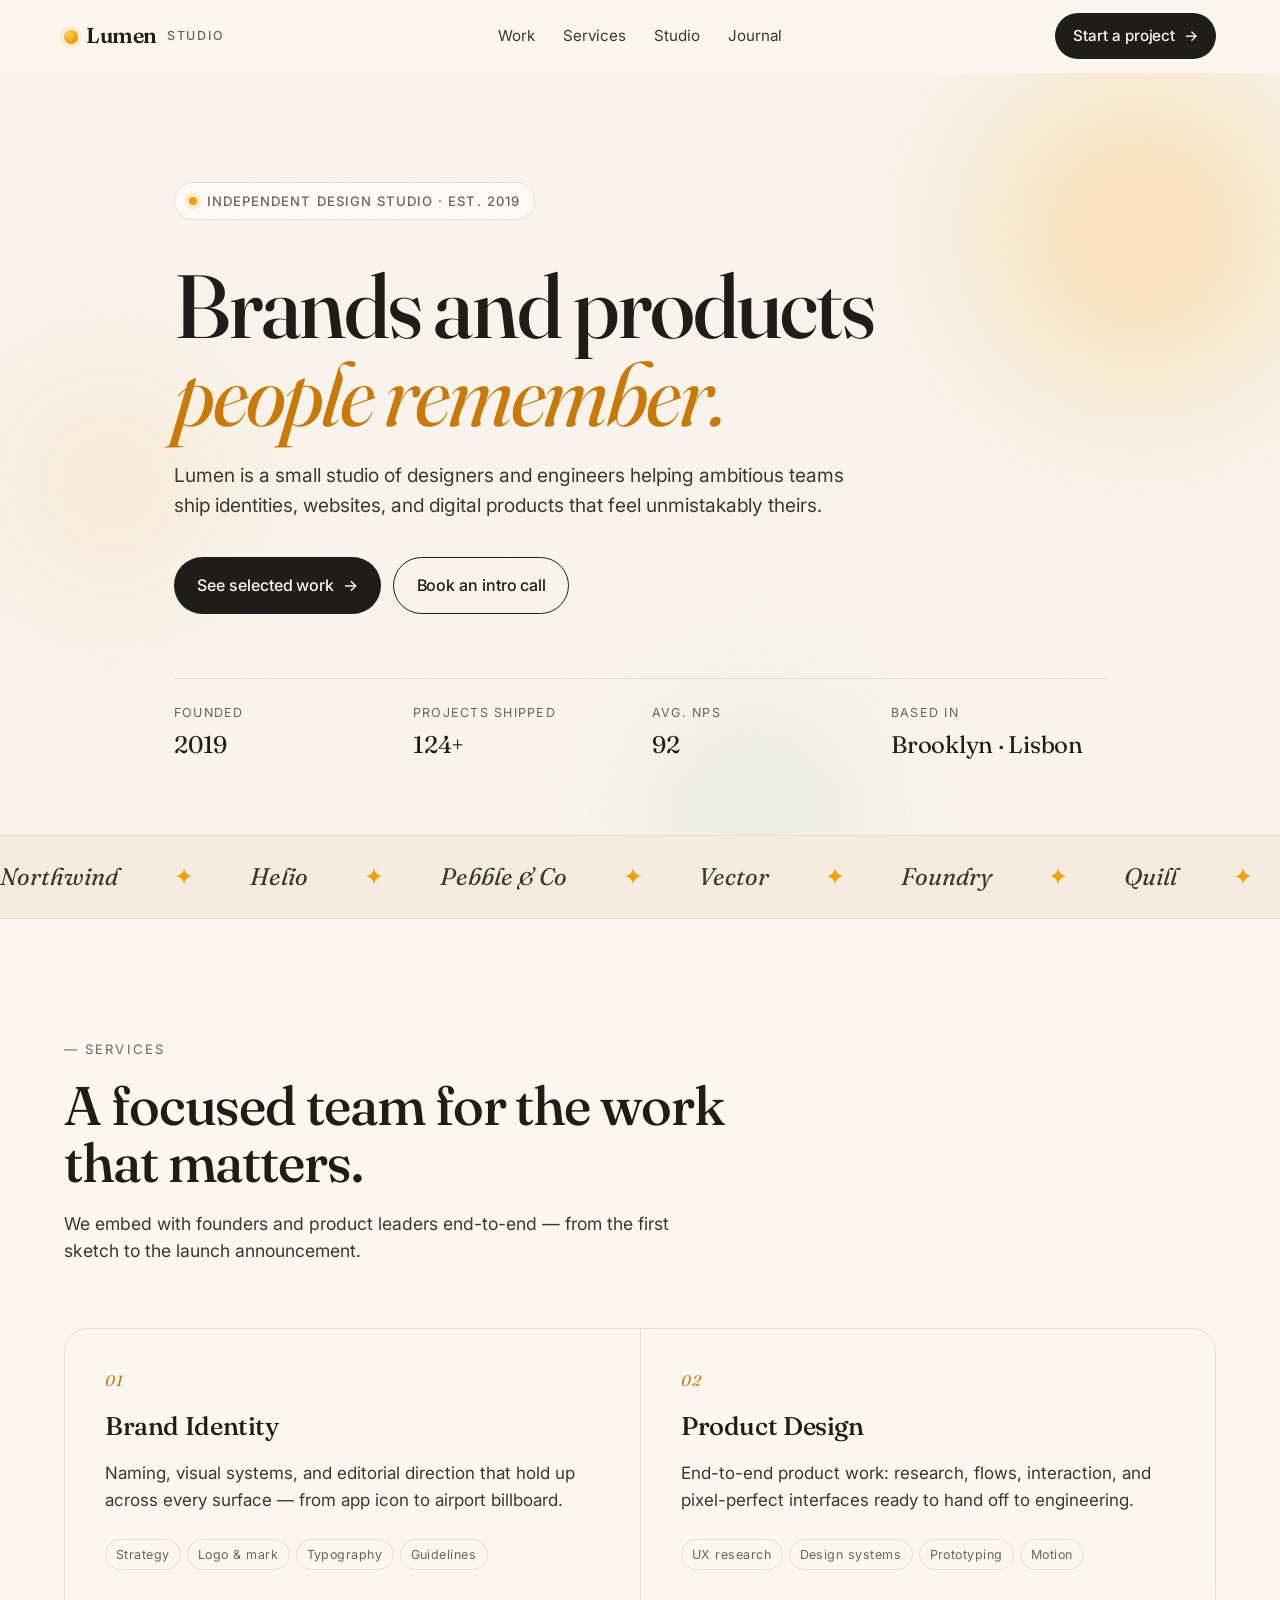
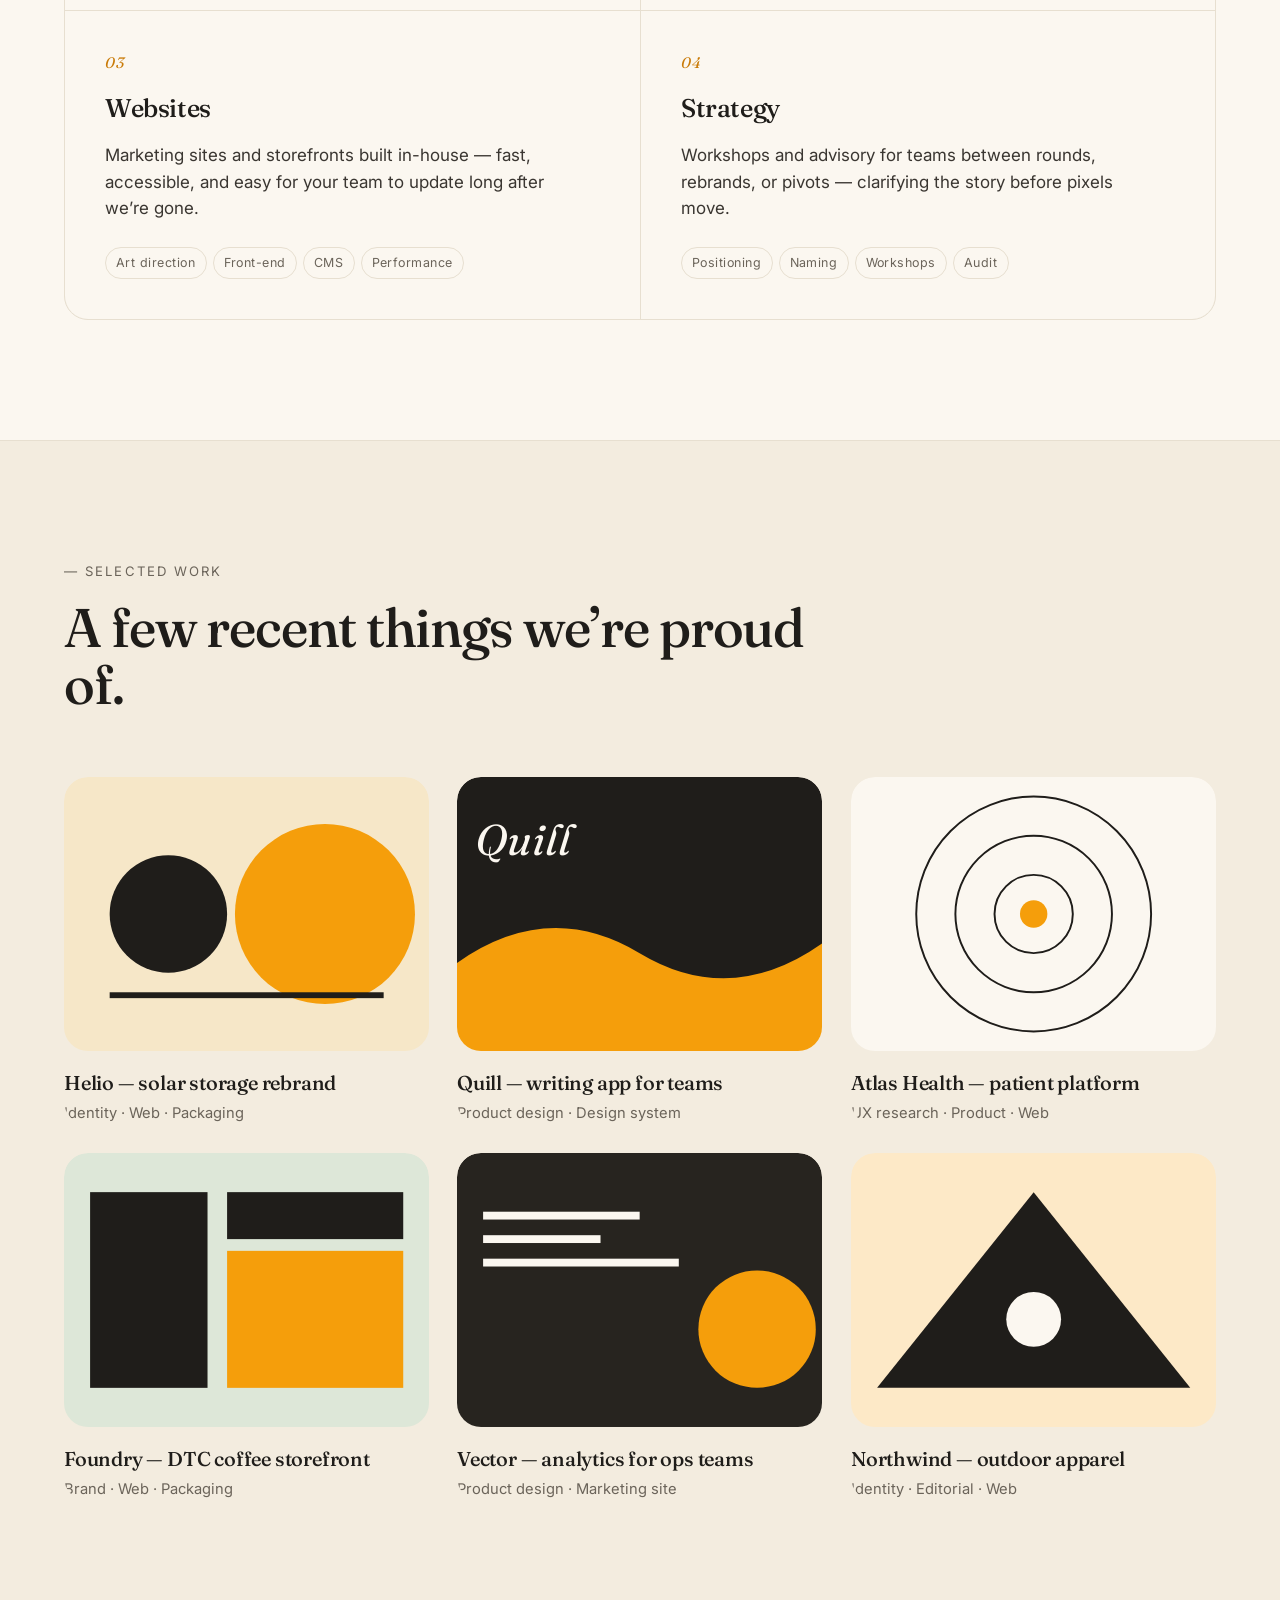
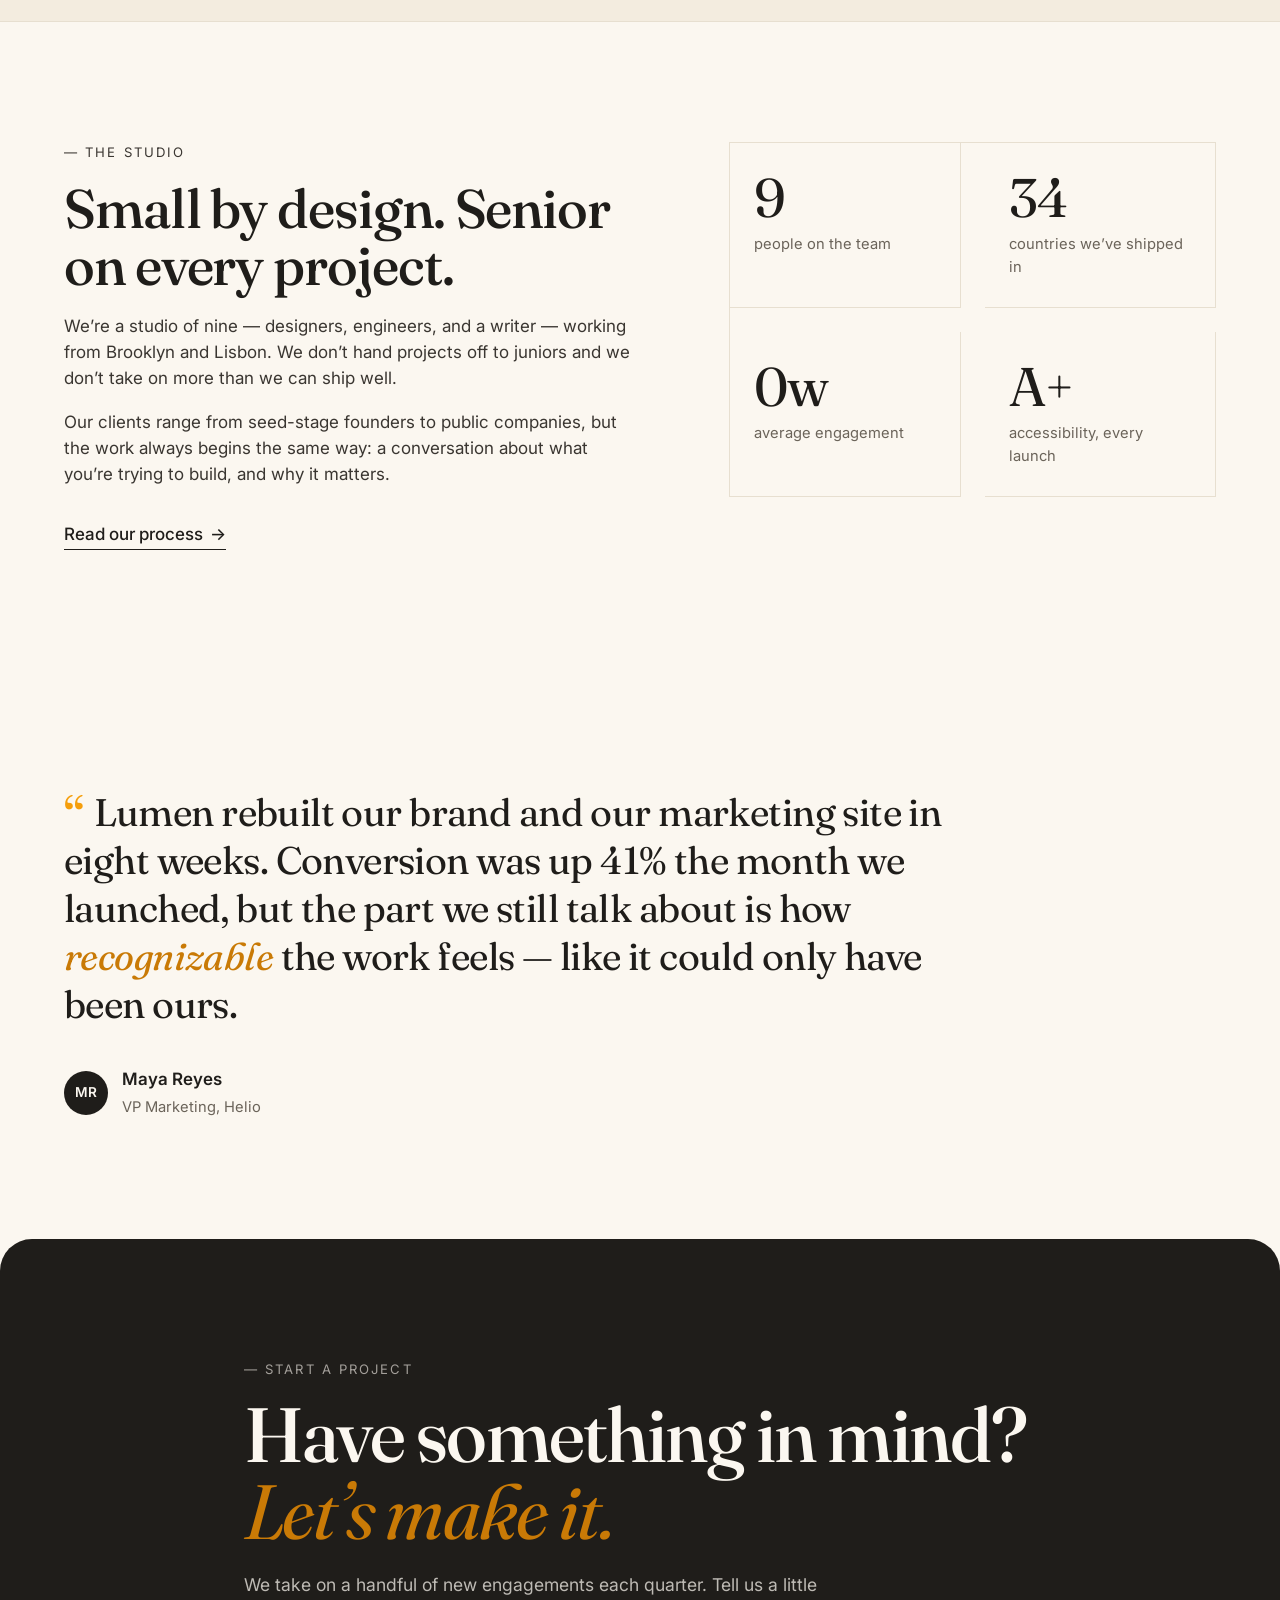
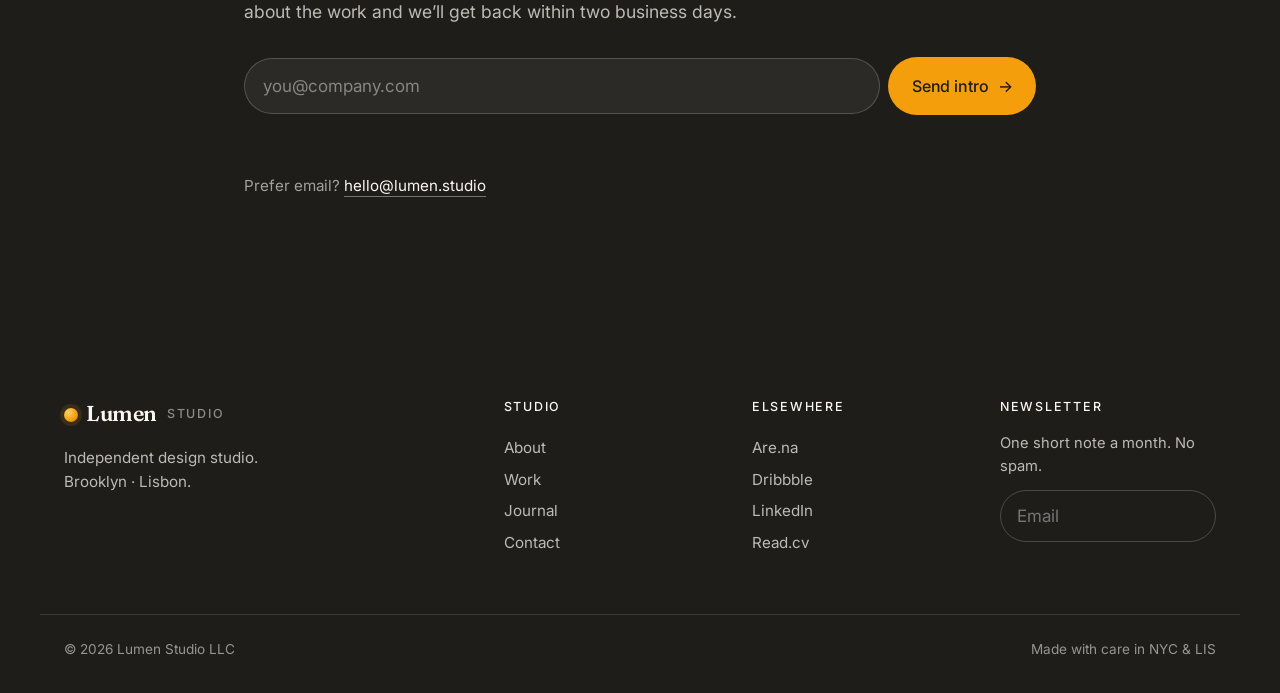
==== index.html @ 49a6a649 "Add Lumen Studio one-page site Single-page business site for a fictional design studio: hero with an" ====
<!doctype html>
<html lang="en">
  <head>
    <meta charset="utf-8" />
    <meta name="viewport" content="width=device-width, initial-scale=1" />
    <title>Lumen Studio — Brands & products people remember</title>
    <meta
      name="description"
      content="Lumen is an independent design studio crafting brand identities, digital products, and websites for ambitious teams."
    />
    <link rel="preconnect" href="https://fonts.googleapis.com" />
    <link rel="preconnect" href="https://fonts.gstatic.com" crossorigin />
    <link
      href="https://fonts.googleapis.com/css2?family=Fraunces:opsz,wght@9..144,400;9..144,500;9..144,600;9..144,700&family=Inter:wght@400;500;600&display=swap"
      rel="stylesheet"
    />
    <link rel="stylesheet" href="styles.css" />
    <link
      rel="icon"
      href="data:image/svg+xml,%3Csvg xmlns='http://www.w3.org/2000/svg' viewBox='0 0 32 32'%3E%3Ccircle cx='16' cy='16' r='12' fill='%23f59e0b'/%3E%3C/svg%3E"
    />
  </head>
  <body>
    <header class="nav" id="nav">
      <div class="container nav-inner">
        <a class="logo" href="#top" aria-label="Lumen Studio home">
          <span class="logo-mark" aria-hidden="true"></span>
          <span class="logo-word">Lumen</span>
          <span class="logo-suffix">Studio</span>
        </a>
        <nav class="nav-links" aria-label="Primary">
          <a href="#work">Work</a>
          <a href="#services">Services</a>
          <a href="#about">Studio</a>
          <a href="#journal">Journal</a>
        </nav>
        <a class="btn btn-primary nav-cta" href="#contact">
          Start a project
          <span class="btn-arrow" aria-hidden="true">→</span>
        </a>
        <button
          class="nav-toggle"
          aria-label="Toggle menu"
          aria-expanded="false"
          aria-controls="mobile-menu"
        >
          <span></span><span></span><span></span>
        </button>
      </div>
      <div class="mobile-menu" id="mobile-menu" hidden>
        <a href="#work">Work</a>
        <a href="#services">Services</a>
        <a href="#about">Studio</a>
        <a href="#journal">Journal</a>
        <a class="btn btn-primary" href="#contact">Start a project</a>
      </div>
    </header>

    <main id="top">
      <!-- HERO -->
      <section class="hero">
        <div class="hero-bg" aria-hidden="true">
          <span class="orb orb-a"></span>
          <span class="orb orb-b"></span>
          <span class="orb orb-c"></span>
          <div class="grain"></div>
        </div>
        <div class="container hero-inner">
          <p class="eyebrow reveal">
            <span class="dot"></span> Independent design studio · est. 2019
          </p>
          <h1 class="hero-title reveal" style="--delay: 60ms">
            Brands and products
            <span class="italic">people&nbsp;remember.</span>
          </h1>
          <p class="hero-sub reveal" style="--delay: 140ms">
            Lumen is a small studio of designers and engineers helping ambitious
            teams ship identities, websites, and digital products that feel
            unmistakably theirs.
          </p>
          <div class="hero-cta reveal" style="--delay: 220ms">
            <a class="btn btn-primary btn-lg" href="#work">
              See selected work
              <span class="btn-arrow" aria-hidden="true">→</span>
            </a>
            <a class="btn btn-ghost btn-lg" href="#contact">
              Book an intro call
            </a>
          </div>
          <dl class="hero-stats reveal" style="--delay: 320ms">
            <div>
              <dt>Founded</dt>
              <dd>2019</dd>
            </div>
            <div>
              <dt>Projects shipped</dt>
              <dd><span data-count="124">0</span>+</dd>
            </div>
            <div>
              <dt>Avg. NPS</dt>
              <dd><span data-count="92">0</span></dd>
            </div>
            <div>
              <dt>Based in</dt>
              <dd>Brooklyn · Lisbon</dd>
            </div>
          </dl>
        </div>
      </section>

      <!-- MARQUEE -->
      <section class="marquee" aria-label="Clients">
        <div class="marquee-track">
          <ul class="marquee-list">
            <li>Northwind</li>
            <li>Helio</li>
            <li>Pebble&nbsp;&amp;&nbsp;Co</li>
            <li>Vector</li>
            <li>Foundry</li>
            <li>Quill</li>
            <li>Atlas Health</li>
            <li>Mosaic</li>
            <li>Field Notes</li>
            <li>Cumulus</li>
          </ul>
          <ul class="marquee-list" aria-hidden="true">
            <li>Northwind</li>
            <li>Helio</li>
            <li>Pebble&nbsp;&amp;&nbsp;Co</li>
            <li>Vector</li>
            <li>Foundry</li>
            <li>Quill</li>
            <li>Atlas Health</li>
            <li>Mosaic</li>
            <li>Field Notes</li>
            <li>Cumulus</li>
          </ul>
        </div>
      </section>

      <!-- SERVICES -->
      <section class="section" id="services">
        <div class="container">
          <header class="section-head reveal">
            <p class="section-label">— Services</p>
            <h2 class="section-title">
              A focused team for the work that&nbsp;matters.
            </h2>
            <p class="section-sub">
              We embed with founders and product leaders end-to-end — from the
              first sketch to the launch announcement.
            </p>
          </header>
          <div class="services-grid">
            <article class="service reveal">
              <div class="service-num">01</div>
              <h3>Brand Identity</h3>
              <p>
                Naming, visual systems, and editorial direction that hold up
                across every surface — from app icon to airport billboard.
              </p>
              <ul class="service-tags">
                <li>Strategy</li>
                <li>Logo &amp; mark</li>
                <li>Typography</li>
                <li>Guidelines</li>
              </ul>
            </article>
            <article class="service reveal" style="--delay: 80ms">
              <div class="service-num">02</div>
              <h3>Product Design</h3>
              <p>
                End-to-end product work: research, flows, interaction, and
                pixel-perfect interfaces ready to hand off to engineering.
              </p>
              <ul class="service-tags">
                <li>UX research</li>
                <li>Design systems</li>
                <li>Prototyping</li>
                <li>Motion</li>
              </ul>
            </article>
            <article class="service reveal" style="--delay: 160ms">
              <div class="service-num">03</div>
              <h3>Websites</h3>
              <p>
                Marketing sites and storefronts built in-house — fast, accessible,
                and easy for your team to update long after we&rsquo;re gone.
              </p>
              <ul class="service-tags">
                <li>Art direction</li>
                <li>Front-end</li>
                <li>CMS</li>
                <li>Performance</li>
              </ul>
            </article>
            <article class="service reveal" style="--delay: 240ms">
              <div class="service-num">04</div>
              <h3>Strategy</h3>
              <p>
                Workshops and advisory for teams between rounds, rebrands, or
                pivots — clarifying the story before pixels move.
              </p>
              <ul class="service-tags">
                <li>Positioning</li>
                <li>Naming</li>
                <li>Workshops</li>
                <li>Audit</li>
              </ul>
            </article>
          </div>
        </div>
      </section>

      <!-- WORK -->
      <section class="section section-tinted" id="work">
        <div class="container">
          <header class="section-head reveal">
            <p class="section-label">— Selected work</p>
            <h2 class="section-title">A few recent things we&rsquo;re proud of.</h2>
          </header>
          <div class="work-grid">
            <a class="work-card reveal" href="#" data-tone="amber">
              <div class="work-visual">
                <svg viewBox="0 0 400 280" preserveAspectRatio="xMidYMid slice" aria-hidden="true">
                  <rect width="400" height="280" fill="#f6e7c8" />
                  <circle cx="280" cy="140" r="92" fill="#f59e0b" />
                  <circle cx="120" cy="140" r="60" fill="#1f1d1a" />
                  <rect x="60" y="220" width="280" height="6" fill="#1f1d1a" />
                </svg>
              </div>
              <div class="work-meta">
                <h3>Helio — solar storage rebrand</h3>
                <p>Identity · Web · Packaging</p>
              </div>
            </a>
            <a class="work-card reveal" href="#" data-tone="ink" style="--delay: 60ms">
              <div class="work-visual">
                <svg viewBox="0 0 400 280" preserveAspectRatio="xMidYMid slice" aria-hidden="true">
                  <rect width="400" height="280" fill="#1f1d1a" />
                  <path d="M0 200 Q100 120 200 180 T400 160 V280 H0Z" fill="#f59e0b" />
                  <text x="32" y="80" fill="#fbf7f0" font-family="Fraunces" font-size="44" font-style="italic">Quill</text>
                </svg>
              </div>
              <div class="work-meta">
                <h3>Quill — writing app for teams</h3>
                <p>Product design · Design system</p>
              </div>
            </a>
            <a class="work-card reveal" href="#" data-tone="cream" style="--delay: 120ms">
              <div class="work-visual">
                <svg viewBox="0 0 400 280" preserveAspectRatio="xMidYMid slice" aria-hidden="true">
                  <rect width="400" height="280" fill="#fbf7f0" />
                  <g stroke="#1f1d1a" stroke-width="2" fill="none">
                    <circle cx="200" cy="140" r="40" />
                    <circle cx="200" cy="140" r="80" />
                    <circle cx="200" cy="140" r="120" />
                  </g>
                  <circle cx="200" cy="140" r="14" fill="#f59e0b" />
                </svg>
              </div>
              <div class="work-meta">
                <h3>Atlas Health — patient platform</h3>
                <p>UX research · Product · Web</p>
              </div>
            </a>
            <a class="work-card reveal" href="#" data-tone="sage" style="--delay: 180ms">
              <div class="work-visual">
                <svg viewBox="0 0 400 280" preserveAspectRatio="xMidYMid slice" aria-hidden="true">
                  <rect width="400" height="280" fill="#dde7d8" />
                  <rect x="40" y="40" width="120" height="200" fill="#1f1d1a" />
                  <rect x="180" y="100" width="180" height="140" fill="#f59e0b" />
                  <rect x="180" y="40" width="180" height="48" fill="#1f1d1a" />
                </svg>
              </div>
              <div class="work-meta">
                <h3>Foundry — DTC coffee storefront</h3>
                <p>Brand · Web · Packaging</p>
              </div>
            </a>
            <a class="work-card reveal" href="#" data-tone="ink" style="--delay: 240ms">
              <div class="work-visual">
                <svg viewBox="0 0 400 280" preserveAspectRatio="xMidYMid slice" aria-hidden="true">
                  <rect width="400" height="280" fill="#27241f" />
                  <g fill="#fbf7f0">
                    <rect x="40" y="60" width="160" height="8" />
                    <rect x="40" y="84" width="120" height="8" />
                    <rect x="40" y="108" width="200" height="8" />
                  </g>
                  <circle cx="320" cy="180" r="60" fill="#f59e0b" />
                </svg>
              </div>
              <div class="work-meta">
                <h3>Vector — analytics for ops teams</h3>
                <p>Product design · Marketing site</p>
              </div>
            </a>
            <a class="work-card reveal" href="#" data-tone="amber" style="--delay: 300ms">
              <div class="work-visual">
                <svg viewBox="0 0 400 280" preserveAspectRatio="xMidYMid slice" aria-hidden="true">
                  <rect width="400" height="280" fill="#fde9c7" />
                  <polygon points="200,40 360,240 40,240" fill="#1f1d1a" />
                  <circle cx="200" cy="170" r="28" fill="#fbf7f0" />
                </svg>
              </div>
              <div class="work-meta">
                <h3>Northwind — outdoor apparel</h3>
                <p>Identity · Editorial · Web</p>
              </div>
            </a>
          </div>
        </div>
      </section>

      <!-- ABOUT -->
      <section class="section" id="about">
        <div class="container about-grid">
          <div class="about-copy reveal">
            <p class="section-label">— The studio</p>
            <h2 class="section-title">
              Small by design. Senior on every&nbsp;project.
            </h2>
            <p>
              We&rsquo;re a studio of nine — designers, engineers, and a writer —
              working from Brooklyn and Lisbon. We don&rsquo;t hand projects off
              to juniors and we don&rsquo;t take on more than we can ship well.
            </p>
            <p>
              Our clients range from seed-stage founders to public companies, but
              the work always begins the same way: a conversation about what
              you&rsquo;re trying to build, and why it matters.
            </p>
            <a class="link-arrow" href="#contact">
              Read our process <span aria-hidden="true">→</span>
            </a>
          </div>
          <ul class="about-stats">
            <li class="reveal">
              <span class="stat-num"><span data-count="9">0</span></span>
              <span class="stat-label">people on the team</span>
            </li>
            <li class="reveal" style="--delay: 80ms">
              <span class="stat-num"><span data-count="34">0</span></span>
              <span class="stat-label">countries we&rsquo;ve shipped in</span>
            </li>
            <li class="reveal" style="--delay: 160ms">
              <span class="stat-num"><span data-count="6">0</span>w</span>
              <span class="stat-label">average engagement</span>
            </li>
            <li class="reveal" style="--delay: 240ms">
              <span class="stat-num">A+</span>
              <span class="stat-label">accessibility, every launch</span>
            </li>
          </ul>
        </div>
      </section>

      <!-- TESTIMONIAL -->
      <section class="section testimonial-section">
        <div class="container">
          <figure class="testimonial reveal">
            <blockquote>
              <p>
                <span class="quote-mark" aria-hidden="true">&ldquo;</span>
                Lumen rebuilt our brand and our marketing site in eight weeks.
                Conversion was up 41% the month we launched, but the part we
                still talk about is how
                <em>recognizable</em> the work feels — like it could only have
                been ours.
              </p>
            </blockquote>
            <figcaption>
              <div class="avatar" aria-hidden="true">MR</div>
              <div>
                <strong>Maya Reyes</strong>
                <span>VP Marketing, Helio</span>
              </div>
            </figcaption>
          </figure>
        </div>
      </section>

      <!-- CONTACT / CTA -->
      <section class="section cta-section" id="contact">
        <div class="container cta-inner reveal">
          <p class="section-label">— Start a project</p>
          <h2 class="cta-title">
            Have something in&nbsp;mind?<br />
            <span class="italic">Let&rsquo;s make it.</span>
          </h2>
          <p class="cta-sub">
            We take on a handful of new engagements each quarter. Tell us a
            little about the work and we&rsquo;ll get back within two business
            days.
          </p>
          <form class="cta-form" novalidate>
            <label class="visually-hidden" for="email">Email</label>
            <input
              id="email"
              name="email"
              type="email"
              placeholder="you@company.com"
              required
              autocomplete="email"
            />
            <button class="btn btn-primary btn-lg" type="submit">
              Send intro
              <span class="btn-arrow" aria-hidden="true">→</span>
            </button>
            <p class="form-msg" role="status" aria-live="polite"></p>
          </form>
          <p class="cta-alt">
            Prefer email? <a href="mailto:hello@lumen.studio">hello@lumen.studio</a>
          </p>
        </div>
      </section>
    </main>

    <footer class="footer">
      <div class="container footer-inner">
        <div class="footer-brand">
          <a class="logo" href="#top" aria-label="Lumen Studio home">
            <span class="logo-mark" aria-hidden="true"></span>
            <span class="logo-word">Lumen</span>
            <span class="logo-suffix">Studio</span>
          </a>
          <p>Independent design studio.<br />Brooklyn · Lisbon.</p>
        </div>
        <div class="footer-cols">
          <div>
            <h4>Studio</h4>
            <a href="#about">About</a>
            <a href="#work">Work</a>
            <a href="#journal">Journal</a>
            <a href="#contact">Contact</a>
          </div>
          <div>
            <h4>Elsewhere</h4>
            <a href="#">Are.na</a>
            <a href="#">Dribbble</a>
            <a href="#">LinkedIn</a>
            <a href="#">Read.cv</a>
          </div>
          <div>
            <h4>Newsletter</h4>
            <p>One short note a month. No spam.</p>
            <form class="footer-form" novalidate>
              <input type="email" placeholder="Email" aria-label="Email" />
              <button type="submit" aria-label="Subscribe">→</button>
            </form>
          </div>
        </div>
      </div>
      <div class="container footer-base">
        <span>© <span id="year">2026</span> Lumen Studio LLC</span>
        <span>Made with care in NYC &amp; LIS</span>
      </div>
    </footer>

    <script src="script.js" defer></script>
  </body>
</html>
---- styles.css ----
/* =========================================================
   Lumen Studio — minimal-modern editorial site
   ========================================================= */

:root {
  --cream: #fbf7f0;
  --cream-2: #f3ecdf;
  --ink: #1f1d1a;
  --ink-2: #3a3631;
  --muted: #6b645a;
  --line: #e7dfd0;
  --amber: #f59e0b;
  --amber-deep: #c97a06;
  --sage: #dde7d8;

  --container: 1200px;
  --radius: 14px;
  --radius-lg: 24px;

  --font-sans: "Inter", ui-sans-serif, system-ui, -apple-system, "Segoe UI",
    Roboto, sans-serif;
  --font-serif: "Fraunces", "Iowan Old Style", "Apple Garamond", Georgia, serif;

  --ease: cubic-bezier(0.2, 0.7, 0.2, 1);
}

* {
  box-sizing: border-box;
}

html {
  scroll-behavior: smooth;
  -webkit-text-size-adjust: 100%;
}

body {
  margin: 0;
  font-family: var(--font-sans);
  font-size: 17px;
  line-height: 1.55;
  color: var(--ink);
  background: var(--cream);
  -webkit-font-smoothing: antialiased;
  text-rendering: optimizeLegibility;
}

img,
svg {
  display: block;
  max-width: 100%;
}

a {
  color: inherit;
  text-decoration: none;
  transition: color 0.2s var(--ease), opacity 0.2s var(--ease);
}

button {
  font: inherit;
  color: inherit;
  cursor: pointer;
  background: none;
  border: 0;
}

.container {
  width: 100%;
  max-width: var(--container);
  margin: 0 auto;
  padding: 0 24px;
}

.visually-hidden {
  position: absolute;
  width: 1px;
  height: 1px;
  margin: -1px;
  padding: 0;
  overflow: hidden;
  clip: rect(0 0 0 0);
  white-space: nowrap;
  border: 0;
}

/* =========================================================
   Buttons & inline links
   ========================================================= */
.btn {
  display: inline-flex;
  align-items: center;
  gap: 0.55em;
  padding: 0.7em 1.15em;
  border-radius: 999px;
  font-weight: 500;
  font-size: 0.95rem;
  letter-spacing: -0.005em;
  border: 1px solid transparent;
  transition: transform 0.25s var(--ease), background 0.25s var(--ease),
    color 0.25s var(--ease), border-color 0.25s var(--ease);
  white-space: nowrap;
}

.btn-lg {
  padding: 0.95em 1.4em;
  font-size: 1rem;
}

.btn-primary {
  background: var(--ink);
  color: var(--cream);
}
.btn-primary:hover {
  background: #000;
  transform: translateY(-1px);
}

.btn-ghost {
  background: transparent;
  color: var(--ink);
  border-color: var(--ink);
}
.btn-ghost:hover {
  background: var(--ink);
  color: var(--cream);
}

.btn-arrow {
  display: inline-block;
  transition: transform 0.25s var(--ease);
}
.btn:hover .btn-arrow {
  transform: translateX(3px);
}

.link-arrow {
  display: inline-flex;
  align-items: center;
  gap: 0.4em;
  font-weight: 500;
  border-bottom: 1px solid currentColor;
  padding-bottom: 2px;
  transition: gap 0.2s var(--ease);
}
.link-arrow:hover {
  gap: 0.7em;
}

/* =========================================================
   Navigation
   ========================================================= */
.nav {
  position: sticky;
  top: 0;
  z-index: 50;
  background: rgba(251, 247, 240, 0.78);
  backdrop-filter: saturate(140%) blur(10px);
  -webkit-backdrop-filter: saturate(140%) blur(10px);
  border-bottom: 1px solid transparent;
  transition: border-color 0.3s var(--ease), background 0.3s var(--ease);
}
.nav.is-scrolled {
  border-bottom-color: var(--line);
}

.nav-inner {
  display: flex;
  align-items: center;
  justify-content: space-between;
  height: 72px;
  gap: 24px;
}

.logo {
  display: inline-flex;
  align-items: baseline;
  gap: 8px;
  font-family: var(--font-serif);
  font-size: 1.35rem;
  font-weight: 600;
  letter-spacing: -0.02em;
}
.logo-mark {
  width: 14px;
  height: 14px;
  border-radius: 50%;
  background: radial-gradient(circle at 30% 30%, #ffd166, var(--amber) 60%, var(--amber-deep));
  box-shadow: 0 0 0 4px rgba(245, 158, 11, 0.12);
  align-self: center;
  transform: translateY(1px);
}
.logo-suffix {
  font-family: var(--font-sans);
  font-weight: 500;
  font-size: 0.78rem;
  letter-spacing: 0.14em;
  text-transform: uppercase;
  color: var(--muted);
  align-self: center;
  padding-left: 2px;
}

.nav-links {
  display: flex;
  gap: 28px;
  font-size: 0.95rem;
  color: var(--ink-2);
}
.nav-links a {
  position: relative;
  padding: 6px 0;
}
.nav-links a::after {
  content: "";
  position: absolute;
  left: 0;
  bottom: 0;
  width: 0;
  height: 1px;
  background: currentColor;
  transition: width 0.25s var(--ease);
}
.nav-links a:hover::after {
  width: 100%;
}

.nav-cta {
  /* visible on desktop */
}

.nav-toggle {
  display: none;
  width: 44px;
  height: 44px;
  flex-direction: column;
  justify-content: center;
  align-items: center;
  gap: 5px;
  border-radius: 10px;
}
.nav-toggle span {
  display: block;
  width: 22px;
  height: 1.5px;
  background: var(--ink);
  transition: transform 0.25s var(--ease), opacity 0.2s var(--ease);
}
.nav-toggle[aria-expanded="true"] span:nth-child(1) {
  transform: translateY(6.5px) rotate(45deg);
}
.nav-toggle[aria-expanded="true"] span:nth-child(2) {
  opacity: 0;
}
.nav-toggle[aria-expanded="true"] span:nth-child(3) {
  transform: translateY(-6.5px) rotate(-45deg);
}

.mobile-menu {
  display: none;
  flex-direction: column;
  gap: 4px;
  padding: 12px 24px 24px;
  border-top: 1px solid var(--line);
  background: var(--cream);
}
.mobile-menu a {
  padding: 14px 4px;
  border-bottom: 1px solid var(--line);
  font-size: 1.1rem;
}
.mobile-menu .btn {
  margin-top: 12px;
  align-self: flex-start;
}
.mobile-menu.is-open {
  display: flex;
}

/* =========================================================
   Hero
   ========================================================= */
.hero {
  position: relative;
  overflow: hidden;
  padding: 96px 0 72px;
}

.hero-inner {
  position: relative;
  z-index: 1;
  max-width: 980px;
}

.eyebrow {
  display: inline-flex;
  align-items: center;
  gap: 10px;
  font-size: 0.82rem;
  font-weight: 500;
  letter-spacing: 0.08em;
  text-transform: uppercase;
  color: var(--muted);
  padding: 8px 14px;
  border: 1px solid var(--line);
  border-radius: 999px;
  background: rgba(255, 255, 255, 0.5);
}
.eyebrow .dot {
  width: 8px;
  height: 8px;
  border-radius: 50%;
  background: var(--amber);
  box-shadow: 0 0 0 4px rgba(245, 158, 11, 0.18);
  animation: pulse 2.4s var(--ease) infinite;
}
@keyframes pulse {
  0%, 100% { box-shadow: 0 0 0 4px rgba(245, 158, 11, 0.18); }
  50%      { box-shadow: 0 0 0 8px rgba(245, 158, 11, 0.0); }
}

.hero-title {
  font-family: var(--font-serif);
  font-weight: 500;
  font-size: clamp(2.6rem, 7vw, 6rem);
  line-height: 0.98;
  letter-spacing: -0.025em;
  margin: 28px 0 24px;
  max-width: 16ch;
}
.italic {
  font-style: italic;
  font-weight: 400;
  color: var(--amber-deep);
}

.hero-sub {
  max-width: 56ch;
  font-size: clamp(1.05rem, 1.6vw, 1.2rem);
  color: var(--ink-2);
  margin: 0 0 36px;
}

.hero-cta {
  display: flex;
  flex-wrap: wrap;
  gap: 12px;
  margin-bottom: 64px;
}

.hero-stats {
  display: grid;
  grid-template-columns: repeat(4, minmax(0, 1fr));
  gap: 8px 24px;
  margin: 0;
  padding: 24px 0 0;
  border-top: 1px solid var(--line);
}
.hero-stats div {
  display: flex;
  flex-direction: column;
  gap: 4px;
}
.hero-stats dt {
  font-size: 0.78rem;
  color: var(--muted);
  text-transform: uppercase;
  letter-spacing: 0.1em;
}
.hero-stats dd {
  margin: 0;
  font-family: var(--font-serif);
  font-size: 1.5rem;
  letter-spacing: -0.01em;
}

/* Hero background orbs */
.hero-bg {
  position: absolute;
  inset: 0;
  pointer-events: none;
  overflow: hidden;
}
.orb {
  position: absolute;
  border-radius: 50%;
  filter: blur(60px);
  opacity: 0.7;
  will-change: transform;
}
.orb-a {
  width: 520px;
  height: 520px;
  right: -120px;
  top: -100px;
  background: radial-gradient(circle, #ffd28a, transparent 65%);
  animation: drift 18s ease-in-out infinite;
}
.orb-b {
  width: 380px;
  height: 380px;
  left: -80px;
  top: 220px;
  background: radial-gradient(circle, #ffe7c2, transparent 65%);
  animation: drift 22s ease-in-out infinite reverse;
}
.orb-c {
  width: 280px;
  height: 280px;
  right: 30%;
  bottom: -120px;
  background: radial-gradient(circle, #d8e6d2, transparent 65%);
  animation: drift 26s ease-in-out infinite;
}
@keyframes drift {
  0%,100% { transform: translate3d(0,0,0); }
  50%     { transform: translate3d(40px, -30px, 0); }
}

.grain {
  position: absolute;
  inset: 0;
  background-image: url("data:image/svg+xml,%3Csvg xmlns='http://www.w3.org/2000/svg' width='160' height='160'%3E%3Cfilter id='n'%3E%3CfeTurbulence type='fractalNoise' baseFrequency='0.9' numOctaves='2'/%3E%3CfeColorMatrix values='0 0 0 0 0  0 0 0 0 0  0 0 0 0 0  0 0 0 0.04 0'/%3E%3C/filter%3E%3Crect width='100%25' height='100%25' filter='url(%23n)'/%3E%3C/svg%3E");
  mix-blend-mode: multiply;
  opacity: 0.6;
}

/* =========================================================
   Marquee
   ========================================================= */
.marquee {
  border-block: 1px solid var(--line);
  padding: 22px 0;
  background: var(--cream-2);
  overflow: hidden;
}
.marquee-track {
  display: flex;
  gap: 56px;
  width: max-content;
  animation: marquee 40s linear infinite;
}
.marquee-list {
  display: flex;
  gap: 56px;
  margin: 0;
  padding: 0;
  list-style: none;
  font-family: var(--font-serif);
  font-size: 1.5rem;
  font-style: italic;
  color: var(--ink-2);
}
.marquee-list li::before {
  content: "✦";
  margin-right: 56px;
  color: var(--amber);
  font-style: normal;
}
.marquee-list li:first-child::before {
  display: none;
}
@keyframes marquee {
  from { transform: translateX(0); }
  to   { transform: translateX(-50%); }
}

/* =========================================================
   Sections (shared)
   ========================================================= */
.section {
  padding: 120px 0;
}
.section-tinted {
  background: var(--cream-2);
  border-block: 1px solid var(--line);
}

.section-head {
  max-width: 760px;
  margin-bottom: 64px;
}
.section-label {
  font-size: 0.82rem;
  letter-spacing: 0.16em;
  text-transform: uppercase;
  color: var(--muted);
  margin: 0 0 18px;
}
.section-title {
  font-family: var(--font-serif);
  font-weight: 500;
  font-size: clamp(2rem, 4.4vw, 3.4rem);
  line-height: 1.05;
  letter-spacing: -0.02em;
  margin: 0 0 18px;
}
.section-sub {
  font-size: 1.1rem;
  color: var(--ink-2);
  max-width: 60ch;
  margin: 0;
}

/* =========================================================
   Services
   ========================================================= */
.services-grid {
  display: grid;
  grid-template-columns: repeat(2, minmax(0, 1fr));
  gap: 1px;
  background: var(--line);
  border: 1px solid var(--line);
  border-radius: var(--radius-lg);
  overflow: hidden;
}
.service {
  background: var(--cream);
  padding: 40px;
  display: flex;
  flex-direction: column;
  gap: 14px;
  transition: background 0.3s var(--ease);
}
.service:hover {
  background: #fff;
}
.service-num {
  font-family: var(--font-serif);
  font-style: italic;
  color: var(--amber-deep);
  font-size: 0.95rem;
  letter-spacing: 0.04em;
}
.service h3 {
  font-family: var(--font-serif);
  font-weight: 500;
  font-size: 1.6rem;
  letter-spacing: -0.015em;
  margin: 0;
}
.service p {
  color: var(--ink-2);
  margin: 0;
  max-width: 44ch;
}
.service-tags {
  list-style: none;
  margin: 12px 0 0;
  padding: 0;
  display: flex;
  flex-wrap: wrap;
  gap: 6px;
}
.service-tags li {
  font-size: 0.78rem;
  letter-spacing: 0.04em;
  color: var(--muted);
  padding: 5px 10px;
  border: 1px solid var(--line);
  border-radius: 999px;
  background: var(--cream);
}

/* =========================================================
   Work grid
   ========================================================= */
.work-grid {
  display: grid;
  grid-template-columns: repeat(3, minmax(0, 1fr));
  gap: 28px;
}
.work-card {
  display: flex;
  flex-direction: column;
  gap: 16px;
  border-radius: var(--radius-lg);
  overflow: hidden;
  transition: transform 0.4s var(--ease);
}
.work-card:hover {
  transform: translateY(-4px);
}
.work-visual {
  aspect-ratio: 4 / 3;
  border-radius: var(--radius-lg);
  overflow: hidden;
  position: relative;
  isolation: isolate;
}
.work-visual::after {
  content: "";
  position: absolute;
  inset: 0;
  background: linear-gradient(transparent 65%, rgba(31, 29, 26, 0.06));
  opacity: 0;
  transition: opacity 0.3s var(--ease);
}
.work-card:hover .work-visual::after {
  opacity: 1;
}
.work-visual svg {
  width: 100%;
  height: 100%;
  transition: transform 0.6s var(--ease);
}
.work-card:hover .work-visual svg {
  transform: scale(1.04);
}
.work-meta h3 {
  font-family: var(--font-serif);
  font-weight: 500;
  font-size: 1.25rem;
  margin: 0 0 4px;
  letter-spacing: -0.01em;
}
.work-meta p {
  margin: 0;
  font-size: 0.92rem;
  color: var(--muted);
}

/* =========================================================
   About
   ========================================================= */
.about-grid {
  display: grid;
  grid-template-columns: 1.2fr 1fr;
  gap: 80px;
  align-items: start;
}
.about-copy p {
  color: var(--ink-2);
  max-width: 52ch;
}
.about-copy .link-arrow {
  margin-top: 16px;
}
.about-stats {
  list-style: none;
  margin: 0;
  padding: 0;
  display: grid;
  grid-template-columns: repeat(2, minmax(0, 1fr));
  gap: 24px;
  border-top: 1px solid var(--line);
  border-left: 1px solid var(--line);
}
.about-stats li {
  padding: 28px 24px;
  border-right: 1px solid var(--line);
  border-bottom: 1px solid var(--line);
  display: flex;
  flex-direction: column;
  gap: 8px;
  background: var(--cream);
}
.stat-num {
  font-family: var(--font-serif);
  font-size: clamp(2.4rem, 4.5vw, 3.4rem);
  line-height: 1;
  letter-spacing: -0.02em;
  color: var(--ink);
}
.stat-label {
  font-size: 0.92rem;
  color: var(--muted);
}

/* =========================================================
   Testimonial
   ========================================================= */
.testimonial-section {
  padding: 80px 0;
}
.testimonial {
  margin: 0;
  max-width: 880px;
}
.testimonial blockquote {
  margin: 0 0 32px;
  font-family: var(--font-serif);
  font-size: clamp(1.5rem, 3vw, 2.4rem);
  line-height: 1.25;
  letter-spacing: -0.015em;
  color: var(--ink);
}
.testimonial blockquote em {
  color: var(--amber-deep);
}
.quote-mark {
  font-family: var(--font-serif);
  font-size: 1.4em;
  color: var(--amber);
  margin-right: 0.05em;
  line-height: 0;
  vertical-align: -0.18em;
}
.testimonial figcaption {
  display: flex;
  align-items: center;
  gap: 14px;
}
.testimonial figcaption strong {
  display: block;
  font-weight: 600;
}
.testimonial figcaption span {
  color: var(--muted);
  font-size: 0.92rem;
}
.avatar {
  width: 44px;
  height: 44px;
  border-radius: 50%;
  background: var(--ink);
  color: var(--cream);
  display: grid;
  place-items: center;
  font-size: 0.85rem;
  font-weight: 600;
  letter-spacing: 0.02em;
}

/* =========================================================
   CTA section
   ========================================================= */
.cta-section {
  background: var(--ink);
  color: var(--cream);
  border-radius: 32px 32px 0 0;
  margin-top: 40px;
}
.cta-section .section-label {
  color: rgba(251, 247, 240, 0.6);
}
.cta-inner {
  max-width: 840px;
  text-align: left;
}
.cta-title {
  font-family: var(--font-serif);
  font-weight: 500;
  font-size: clamp(2.4rem, 6vw, 4.8rem);
  line-height: 1;
  letter-spacing: -0.025em;
  margin: 0 0 20px;
}
.cta-sub {
  color: rgba(251, 247, 240, 0.72);
  font-size: 1.1rem;
  max-width: 56ch;
  margin: 0 0 32px;
}
.cta-form {
  display: flex;
  gap: 8px;
  flex-wrap: wrap;
  align-items: center;
}
.cta-form input {
  flex: 1 1 280px;
  font: inherit;
  padding: 14px 18px;
  border-radius: 999px;
  border: 1px solid rgba(251, 247, 240, 0.2);
  background: rgba(251, 247, 240, 0.06);
  color: var(--cream);
}
.cta-form input::placeholder {
  color: rgba(251, 247, 240, 0.45);
}
.cta-form input:focus {
  outline: none;
  border-color: var(--amber);
  background: rgba(251, 247, 240, 0.1);
}
.cta-form .btn-primary {
  background: var(--amber);
  color: var(--ink);
}
.cta-form .btn-primary:hover {
  background: #ffb12d;
}
.form-msg {
  width: 100%;
  margin: 6px 0 0;
  font-size: 0.9rem;
  color: var(--amber);
  min-height: 1.2em;
}
.cta-alt {
  margin-top: 28px;
  color: rgba(251, 247, 240, 0.6);
  font-size: 0.95rem;
}
.cta-alt a {
  color: var(--cream);
  border-bottom: 1px solid rgba(251, 247, 240, 0.4);
  padding-bottom: 1px;
}
.cta-alt a:hover {
  border-color: var(--amber);
  color: var(--amber);
}

/* =========================================================
   Footer
   ========================================================= */
.footer {
  background: var(--ink);
  color: rgba(251, 247, 240, 0.72);
  padding: 64px 0 32px;
}
.footer .logo {
  color: var(--cream);
}
.footer .logo-suffix {
  color: rgba(251, 247, 240, 0.5);
}
.footer-inner {
  display: grid;
  grid-template-columns: 1.1fr 2fr;
  gap: 48px;
  padding-bottom: 56px;
  border-bottom: 1px solid rgba(251, 247, 240, 0.12);
}
.footer-brand p {
  margin: 16px 0 0;
  font-size: 0.95rem;
}
.footer-cols {
  display: grid;
  grid-template-columns: repeat(3, minmax(0, 1fr));
  gap: 32px;
}
.footer-cols h4 {
  font-family: var(--font-sans);
  font-size: 0.78rem;
  font-weight: 500;
  letter-spacing: 0.14em;
  text-transform: uppercase;
  color: var(--cream);
  margin: 0 0 16px;
}
.footer-cols a {
  display: block;
  padding: 4px 0;
  font-size: 0.95rem;
}
.footer-cols a:hover {
  color: var(--amber);
}
.footer-cols p {
  margin: 0 0 12px;
  font-size: 0.92rem;
}
.footer-form {
  display: flex;
  gap: 6px;
  border: 1px solid rgba(251, 247, 240, 0.2);
  border-radius: 999px;
  padding: 4px;
  max-width: 260px;
}
.footer-form input {
  flex: 1;
  font: inherit;
  padding: 8px 12px;
  border: 0;
  background: transparent;
  color: var(--cream);
}
.footer-form input:focus {
  outline: none;
}
.footer-form button {
  width: 36px;
  height: 36px;
  border-radius: 50%;
  background: var(--amber);
  color: var(--ink);
  display: grid;
  place-items: center;
  transition: transform 0.2s var(--ease);
}
.footer-form button:hover {
  transform: translateX(2px);
}
.footer-base {
  display: flex;
  justify-content: space-between;
  font-size: 0.85rem;
  padding-top: 24px;
  color: rgba(251, 247, 240, 0.55);
}

/* =========================================================
   Reveal animations
   ========================================================= */
.reveal {
  opacity: 0;
  transform: translateY(18px);
  transition:
    opacity 0.7s var(--ease) var(--delay, 0ms),
    transform 0.7s var(--ease) var(--delay, 0ms);
  will-change: opacity, transform;
}
.reveal.is-visible {
  opacity: 1;
  transform: none;
}

/* =========================================================
   Responsive
   ========================================================= */
@media (max-width: 960px) {
  .nav-links,
  .nav-cta {
    display: none;
  }
  .nav-toggle {
    display: flex;
  }
  .hero {
    padding: 64px 0 48px;
  }
  .hero-stats {
    grid-template-columns: repeat(2, minmax(0, 1fr));
    gap: 20px;
  }
  .section {
    padding: 88px 0;
  }
  .services-grid,
  .work-grid {
    grid-template-columns: minmax(0, 1fr);
  }
  .work-grid {
    gap: 20px;
  }
  .about-grid {
    grid-template-columns: minmax(0, 1fr);
    gap: 48px;
  }
  .footer-inner {
    grid-template-columns: minmax(0, 1fr);
    gap: 32px;
  }
  .footer-cols {
    grid-template-columns: repeat(2, minmax(0, 1fr));
  }
}

@media (max-width: 540px) {
  body { font-size: 16px; }
  .container { padding: 0 20px; }
  .nav-inner { height: 64px; }
  .hero-stats { grid-template-columns: minmax(0, 1fr); }
  .footer-cols { grid-template-columns: minmax(0, 1fr); }
  .footer-base { flex-direction: column; gap: 6px; }
  .marquee-list { font-size: 1.25rem; gap: 36px; }
  .marquee-list li::before { margin-right: 36px; }
  .marquee-track { gap: 36px; }
}

@media (prefers-reduced-motion: reduce) {
  *, *::before, *::after {
    animation-duration: 0.01ms !important;
    animation-iteration-count: 1 !important;
    transition-duration: 0.01ms !important;
    scroll-behavior: auto !important;
  }
  .reveal { opacity: 1; transform: none; }
}
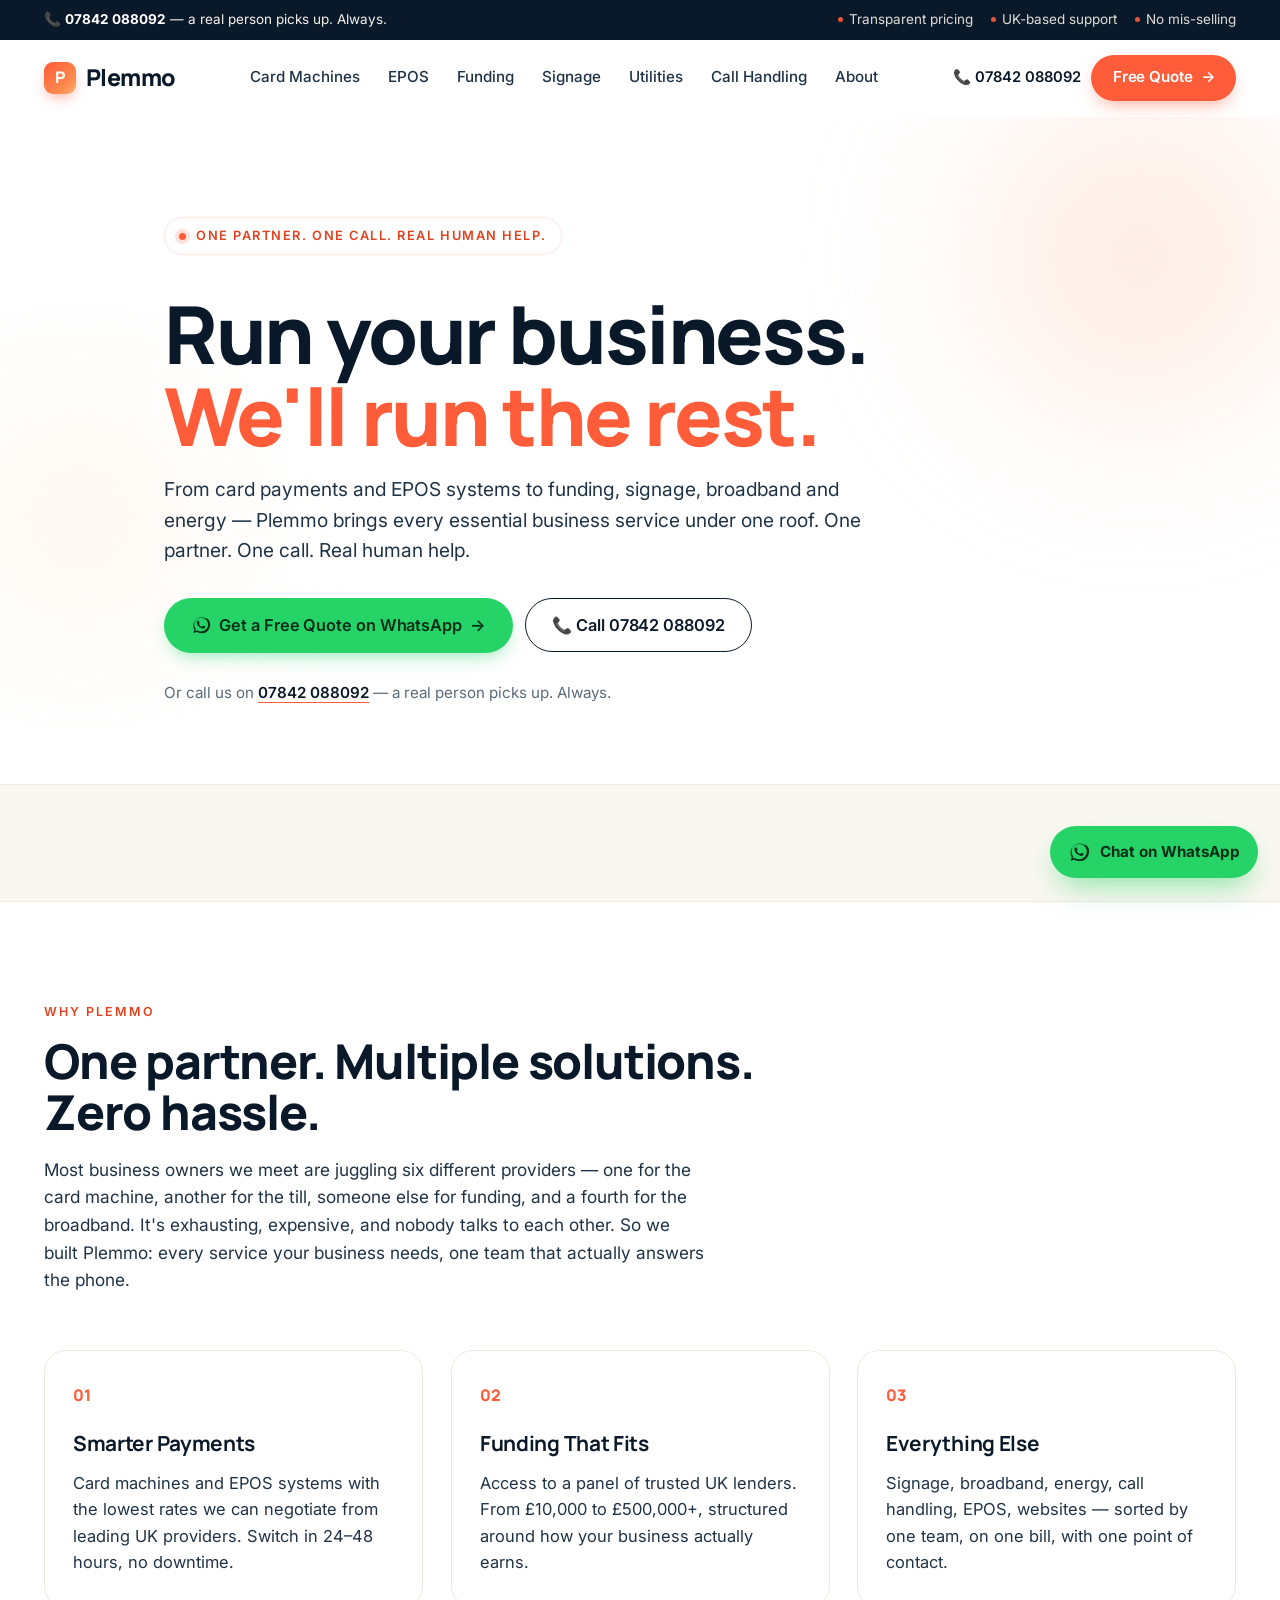
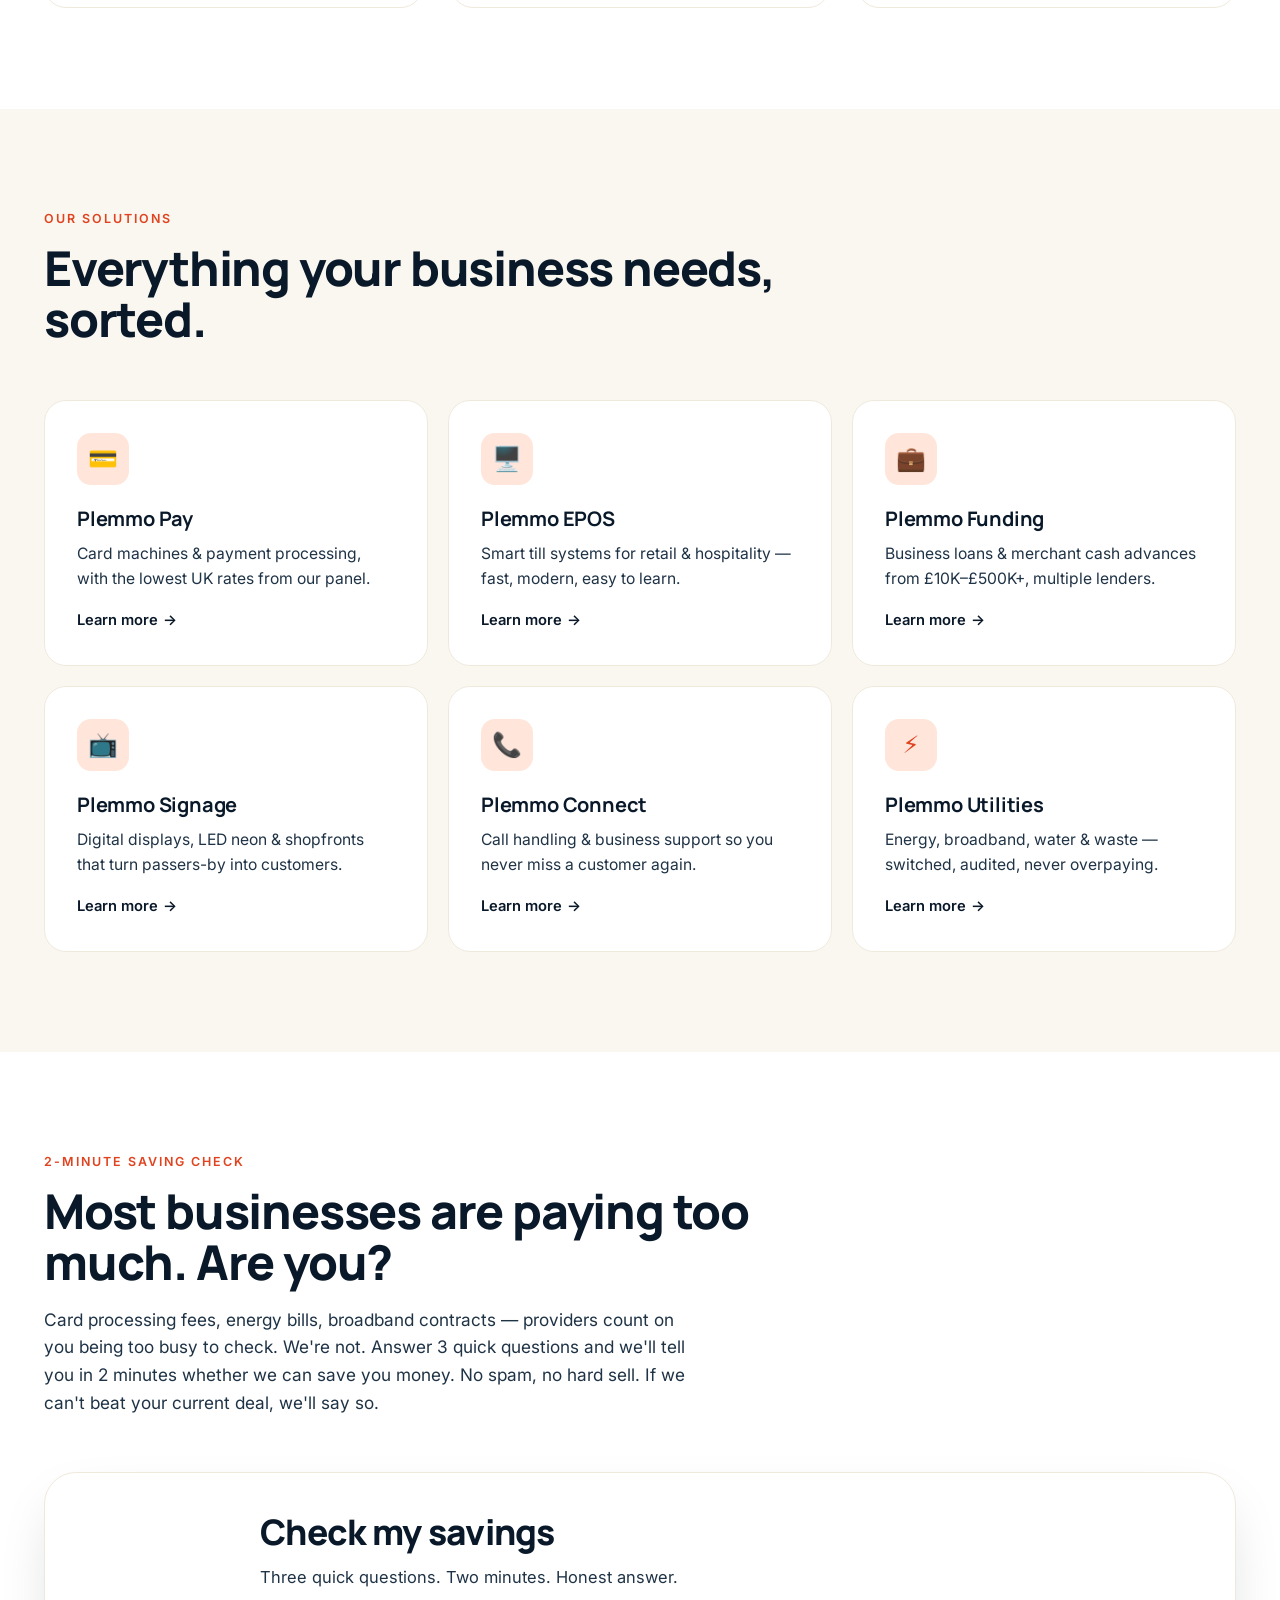
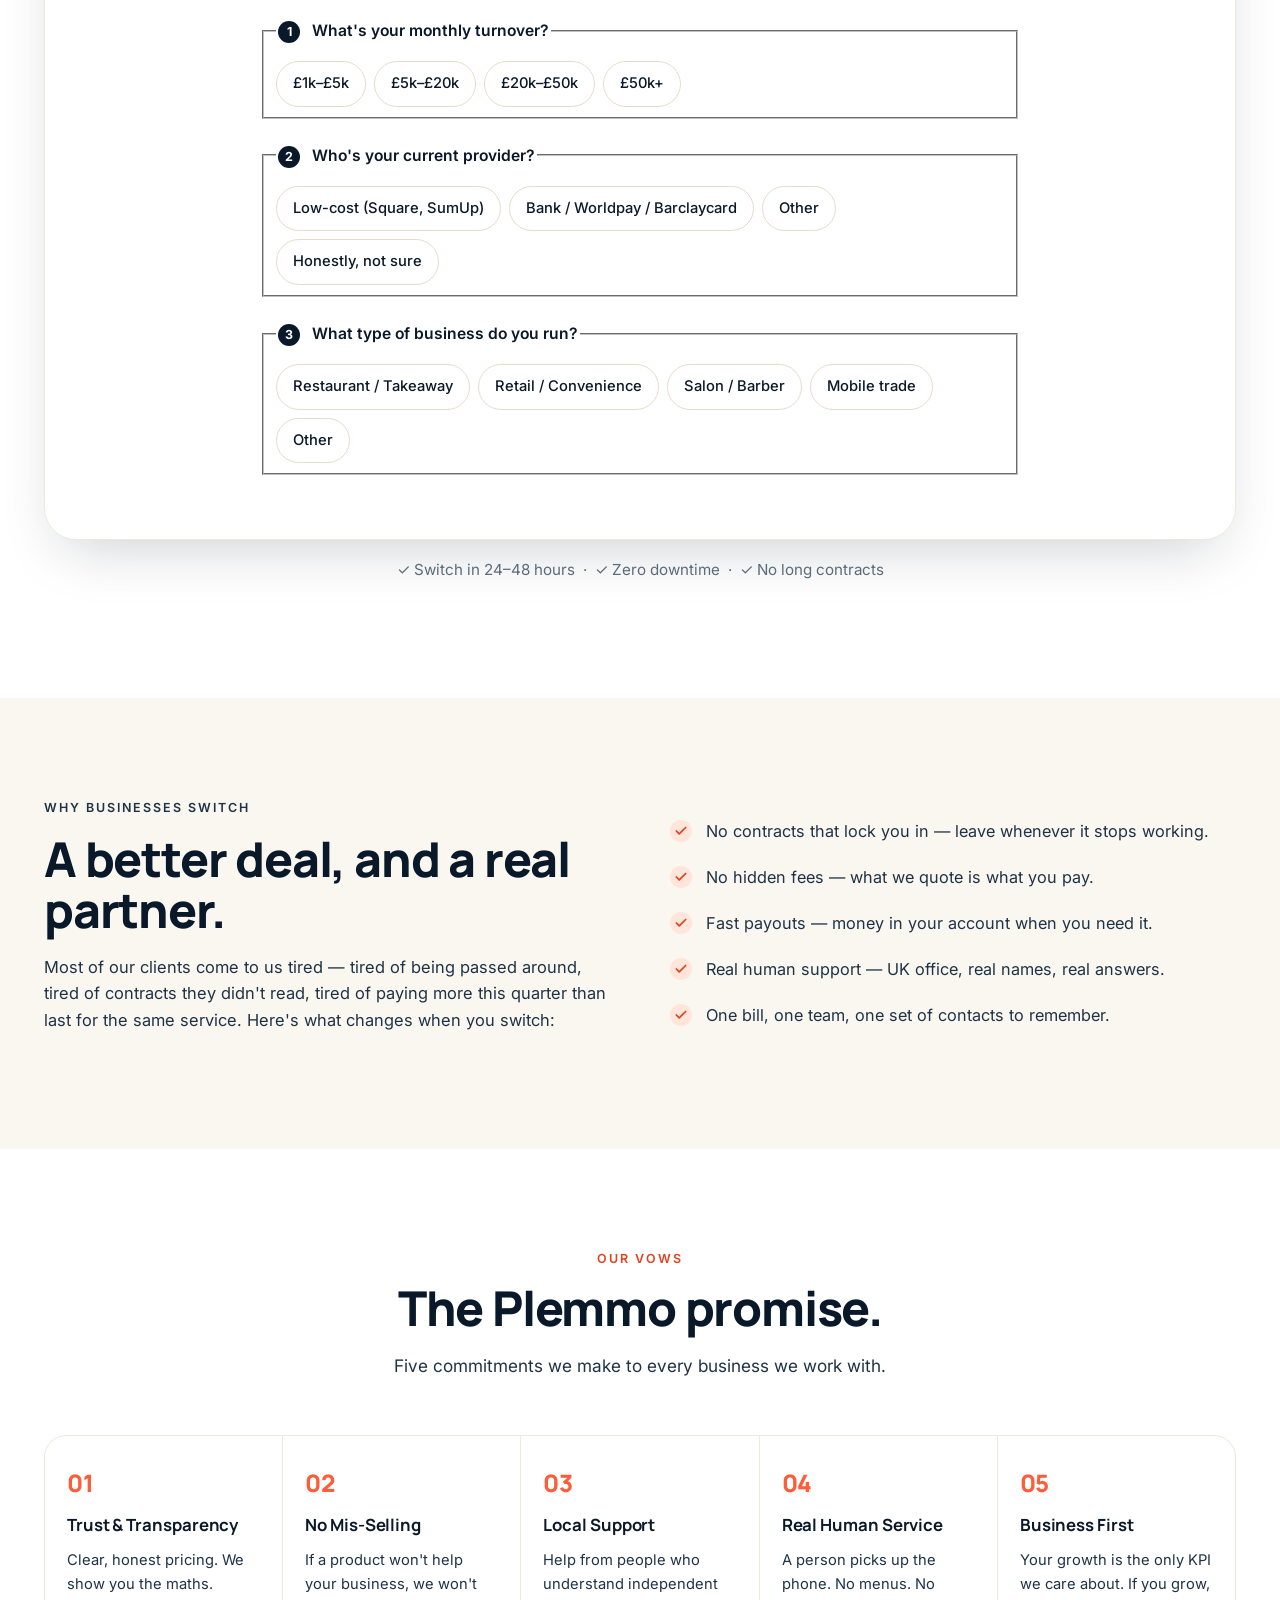
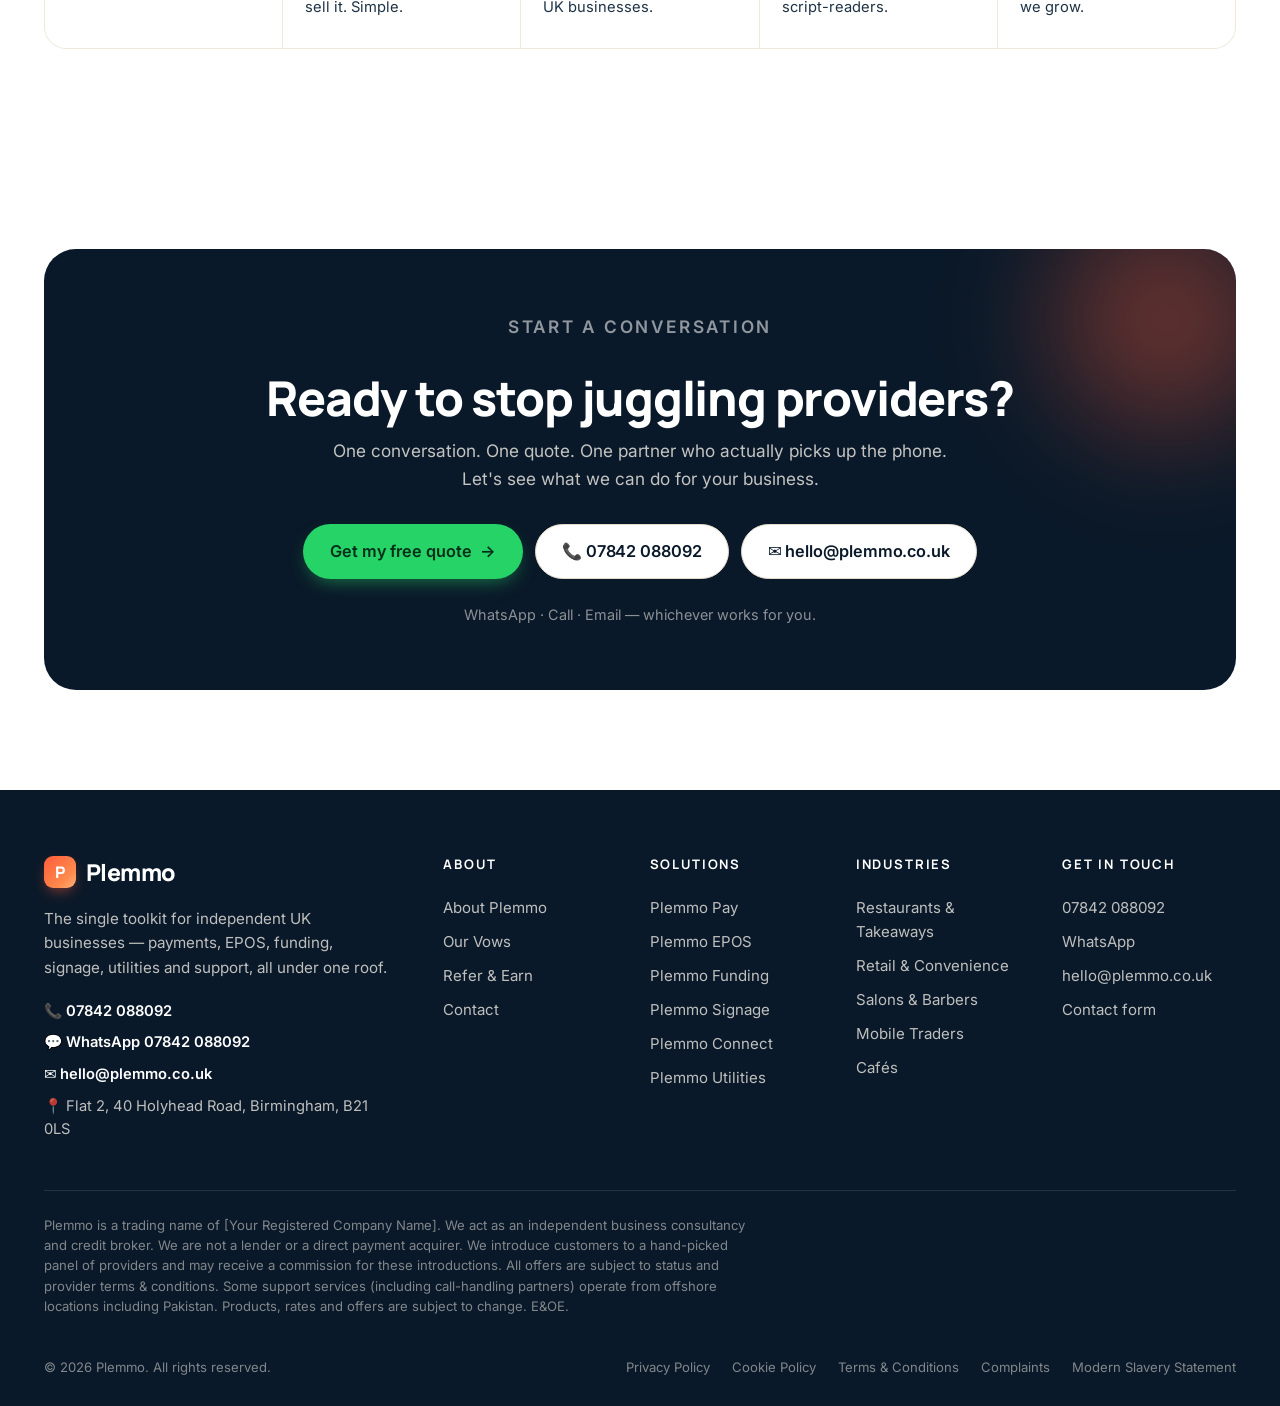
==== commit 23c6eaff: "Replace test site with Plemmo multi-page business website Build out a full 10-page static site for P" ====
--- a/index.html
+++ b/index.html
@@ -1,461 +1,523 @@
 <!doctype html>
-<html lang="en">
+<html lang="en-GB">
   <head>
     <meta charset="utf-8" />
     <meta name="viewport" content="width=device-width, initial-scale=1" />
-    <title>Lumen Studio — Brands & products people remember</title>
+    <title>Plemmo — Run your business. We'll run the rest.</title>
     <meta
       name="description"
-      content="Lumen is an independent design studio crafting brand identities, digital products, and websites for ambitious teams."
+      content="Card machines, EPOS, business funding, signage, broadband and energy — all under one roof. One partner. One call. Real human help. UK-based."
     />
     <link rel="preconnect" href="https://fonts.googleapis.com" />
     <link rel="preconnect" href="https://fonts.gstatic.com" crossorigin />
     <link
-      href="https://fonts.googleapis.com/css2?family=Fraunces:opsz,wght@9..144,400;9..144,500;9..144,600;9..144,700&family=Inter:wght@400;500;600&display=swap"
+      href="https://fonts.googleapis.com/css2?family=Inter:wght@400;500;600;700&family=Manrope:wght@500;700;800&display=swap"
       rel="stylesheet"
     />
     <link rel="stylesheet" href="styles.css" />
     <link
       rel="icon"
-      href="data:image/svg+xml,%3Csvg xmlns='http://www.w3.org/2000/svg' viewBox='0 0 32 32'%3E%3Ccircle cx='16' cy='16' r='12' fill='%23f59e0b'/%3E%3C/svg%3E"
+      href="data:image/svg+xml,%3Csvg xmlns='http://www.w3.org/2000/svg' viewBox='0 0 32 32'%3E%3Crect width='32' height='32' rx='8' fill='%23ff5c39'/%3E%3Ctext x='16' y='22' text-anchor='middle' font-family='Manrope,sans-serif' font-weight='800' font-size='18' fill='%23fff'%3EP%3C/text%3E%3C/svg%3E"
     />
   </head>
   <body>
-    <header class="nav" id="nav">
-      <div class="container nav-inner">
-        <a class="logo" href="#top" aria-label="Lumen Studio home">
-          <span class="logo-mark" aria-hidden="true"></span>
-          <span class="logo-word">Lumen</span>
-          <span class="logo-suffix">Studio</span>
+    <!-- Top bar -->
+    <div class="topbar">
+      <div class="container topbar-inner">
+        <div>
+          📞 <strong>07842 088092</strong> — a real person picks up. Always.
+        </div>
+        <div class="topbar-tags">
+          <span>Transparent pricing</span>
+          <span>UK-based support</span>
+          <span>No mis-selling</span>
+        </div>
+      </div>
+    </div>
+
+    <!-- Header -->
+    <header class="header">
+      <div class="container header-inner">
+        <a class="brand" href="index.html" aria-label="Plemmo home">
+          <span class="brand-mark" aria-hidden="true">P</span>
+          Plemmo
         </a>
         <nav class="nav-links" aria-label="Primary">
-          <a href="#work">Work</a>
-          <a href="#services">Services</a>
-          <a href="#about">Studio</a>
-          <a href="#journal">Journal</a>
+          <a href="card-machines.html">Card Machines</a>
+          <a href="epos.html">EPOS</a>
+          <a href="funding.html">Funding</a>
+          <a href="signage.html">Signage</a>
+          <a href="utilities.html">Utilities</a>
+          <a href="call-centre.html">Call Handling</a>
+          <a href="about.html">About</a>
         </nav>
-        <a class="btn btn-primary nav-cta" href="#contact">
-          Start a project
-          <span class="btn-arrow" aria-hidden="true">→</span>
+        <div class="nav-actions">
+          <a class="nav-call" href="tel:07842088092" aria-label="Call Plemmo">
+            📞 07842 088092
+          </a>
+          <a
+            class="btn btn-primary"
+            href="https://wa.me/447842088092?text=Hi%2C%20I%27d%20like%20a%20free%20quote%20from%20Plemmo."
+            target="_blank"
+            rel="noopener"
+          >
+            Free Quote
+            <span class="btn-arrow" aria-hidden="true">→</span>
+          </a>
+          <button
+            class="nav-toggle"
+            aria-label="Toggle menu"
+            aria-expanded="false"
+            aria-controls="mobile-menu"
+          >
+            <span></span><span></span><span></span>
+          </button>
+        </div>
+      </div>
+      <div class="mobile-menu" id="mobile-menu">
+        <a href="card-machines.html">Card Machines</a>
+        <a href="epos.html">EPOS</a>
+        <a href="funding.html">Funding</a>
+        <a href="signage.html">Signage</a>
+        <a href="utilities.html">Utilities</a>
+        <a href="call-centre.html">Call Handling</a>
+        <a href="about.html">About</a>
+        <a href="contact.html">Contact</a>
+        <a class="btn btn-primary" href="https://wa.me/447842088092" target="_blank" rel="noopener">
+          Get Free Quote on WhatsApp
         </a>
-        <button
-          class="nav-toggle"
-          aria-label="Toggle menu"
-          aria-expanded="false"
-          aria-controls="mobile-menu"
-        >
-          <span></span><span></span><span></span>
-        </button>
-      </div>
-      <div class="mobile-menu" id="mobile-menu" hidden>
-        <a href="#work">Work</a>
-        <a href="#services">Services</a>
-        <a href="#about">Studio</a>
-        <a href="#journal">Journal</a>
-        <a class="btn btn-primary" href="#contact">Start a project</a>
       </div>
     </header>
 
-    <main id="top">
+    <main>
       <!-- HERO -->
       <section class="hero">
         <div class="hero-bg" aria-hidden="true">
-          <span class="orb orb-a"></span>
-          <span class="orb orb-b"></span>
-          <span class="orb orb-c"></span>
-          <div class="grain"></div>
+          <span class="blob blob-a"></span>
+          <span class="blob blob-b"></span>
         </div>
         <div class="container hero-inner">
-          <p class="eyebrow reveal">
-            <span class="dot"></span> Independent design studio · est. 2019
+          <p class="hero-eyebrow reveal">
+            <span class="dot"></span> One partner. One call. Real human help.
           </p>
-          <h1 class="hero-title reveal" style="--delay: 60ms">
-            Brands and products
-            <span class="italic">people&nbsp;remember.</span>
+          <h1 class="reveal" style="--delay: 60ms">
+            Run your business.<br />
+            <span class="accent">We'll run the rest.</span>
           </h1>
           <p class="hero-sub reveal" style="--delay: 140ms">
-            Lumen is a small studio of designers and engineers helping ambitious
-            teams ship identities, websites, and digital products that feel
-            unmistakably theirs.
+            From card payments and EPOS systems to funding, signage, broadband
+            and energy — Plemmo brings every essential business service under
+            one roof. One partner. One call. Real human help.
           </p>
           <div class="hero-cta reveal" style="--delay: 220ms">
-            <a class="btn btn-primary btn-lg" href="#work">
-              See selected work
+            <a
+              class="btn btn-whatsapp btn-lg"
+              href="https://wa.me/447842088092?text=Hi%2C%20I%27d%20like%20a%20free%20quote."
+              target="_blank"
+              rel="noopener"
+            >
+              <svg width="20" height="20" viewBox="0 0 24 24" fill="currentColor" aria-hidden="true"><path d="M19.05 4.91A10 10 0 0 0 4.06 17.59L3 21.5l4-1.05a10 10 0 0 0 4.95 1.27h.01a10 10 0 0 0 7.09-17.81zM12 19.85a8.31 8.31 0 0 1-4.23-1.16l-.3-.18-2.39.63.64-2.32-.2-.31A8.31 8.31 0 1 1 12 19.85zm4.55-6.21c-.25-.13-1.47-.73-1.7-.81-.23-.08-.4-.13-.56.13-.16.25-.65.81-.79.97-.15.16-.29.18-.54.06-.25-.12-1.05-.39-2-1.23-.74-.66-1.24-1.48-1.39-1.73-.15-.25-.02-.39.11-.51.11-.11.25-.29.37-.43.13-.15.17-.25.25-.41.08-.16.04-.31-.02-.43-.06-.13-.56-1.34-.76-1.84-.2-.48-.41-.42-.56-.42h-.48c-.16 0-.43.06-.66.31-.23.25-.86.84-.86 2.05 0 1.21.88 2.38 1.01 2.55.13.16 1.74 2.66 4.22 3.73.59.25 1.05.41 1.41.52.59.19 1.13.16 1.56.1.48-.07 1.47-.6 1.68-1.18.21-.58.21-1.07.15-1.18-.06-.11-.23-.18-.48-.31z"/></svg>
+              Get a Free Quote on WhatsApp
               <span class="btn-arrow" aria-hidden="true">→</span>
             </a>
-            <a class="btn btn-ghost btn-lg" href="#contact">
-              Book an intro call
-            </a>
-          </div>
-          <dl class="hero-stats reveal" style="--delay: 320ms">
-            <div>
-              <dt>Founded</dt>
-              <dd>2019</dd>
-            </div>
-            <div>
-              <dt>Projects shipped</dt>
-              <dd><span data-count="124">0</span>+</dd>
-            </div>
-            <div>
-              <dt>Avg. NPS</dt>
-              <dd><span data-count="92">0</span></dd>
-            </div>
-            <div>
-              <dt>Based in</dt>
-              <dd>Brooklyn · Lisbon</dd>
-            </div>
-          </dl>
-        </div>
-      </section>
-
-      <!-- MARQUEE -->
-      <section class="marquee" aria-label="Clients">
-        <div class="marquee-track">
-          <ul class="marquee-list">
-            <li>Northwind</li>
-            <li>Helio</li>
-            <li>Pebble&nbsp;&amp;&nbsp;Co</li>
-            <li>Vector</li>
-            <li>Foundry</li>
-            <li>Quill</li>
-            <li>Atlas Health</li>
-            <li>Mosaic</li>
-            <li>Field Notes</li>
-            <li>Cumulus</li>
-          </ul>
-          <ul class="marquee-list" aria-hidden="true">
-            <li>Northwind</li>
-            <li>Helio</li>
-            <li>Pebble&nbsp;&amp;&nbsp;Co</li>
-            <li>Vector</li>
-            <li>Foundry</li>
-            <li>Quill</li>
-            <li>Atlas Health</li>
-            <li>Mosaic</li>
-            <li>Field Notes</li>
-            <li>Cumulus</li>
-          </ul>
-        </div>
-      </section>
-
-      <!-- SERVICES -->
-      <section class="section" id="services">
+            <a class="btn btn-ghost btn-lg" href="tel:07842088092">
+              📞 Call 07842 088092
+            </a>
+          </div>
+          <p class="hero-callnote reveal" style="--delay: 280ms">
+            Or call us on
+            <a href="tel:07842088092">07842 088092</a> — a real person picks up.
+            Always.
+          </p>
+        </div>
+      </section>
+
+      <!-- TRUST BAR -->
+      <section class="trustbar">
+        <div class="container trustbar-grid">
+          <div class="trust-item reveal">
+            <span class="ico">£</span>
+            <div>
+              <strong>Transparent pricing</strong>
+              No hidden fees, no surprises.
+            </div>
+          </div>
+          <div class="trust-item reveal" style="--delay: 60ms">
+            <span class="ico">✓</span>
+            <div>
+              <strong>No mis-selling</strong>
+              Only what genuinely fits your business.
+            </div>
+          </div>
+          <div class="trust-item reveal" style="--delay: 120ms">
+            <span class="ico">🇬🇧</span>
+            <div>
+              <strong>UK-based support</strong>
+              Local people who understand local trade.
+            </div>
+          </div>
+          <div class="trust-item reveal" style="--delay: 180ms">
+            <span class="ico">📞</span>
+            <div>
+              <strong>Real humans</strong>
+              No bots, no menus, no hold music.
+            </div>
+          </div>
+        </div>
+      </section>
+
+      <!-- WHY PLEMMO -->
+      <section class="section">
         <div class="container">
           <header class="section-head reveal">
-            <p class="section-label">— Services</p>
+            <p class="section-label">Why Plemmo</p>
             <h2 class="section-title">
-              A focused team for the work that&nbsp;matters.
+              One partner. Multiple solutions.<br />Zero hassle.
             </h2>
             <p class="section-sub">
-              We embed with founders and product leaders end-to-end — from the
-              first sketch to the launch announcement.
+              Most business owners we meet are juggling six different providers —
+              one for the card machine, another for the till, someone else for
+              funding, and a fourth for the broadband. It's exhausting, expensive,
+              and nobody talks to each other. So we built Plemmo: every service
+              your business needs, one team that actually answers the phone.
             </p>
           </header>
-          <div class="services-grid">
-            <article class="service reveal">
-              <div class="service-num">01</div>
-              <h3>Brand Identity</h3>
+          <div class="why-grid">
+            <article class="why-card reveal">
+              <p class="num">01</p>
+              <h3>Smarter Payments</h3>
               <p>
-                Naming, visual systems, and editorial direction that hold up
-                across every surface — from app icon to airport billboard.
+                Card machines and EPOS systems with the lowest rates we can
+                negotiate from leading UK providers. Switch in 24–48 hours, no
+                downtime.
               </p>
-              <ul class="service-tags">
-                <li>Strategy</li>
-                <li>Logo &amp; mark</li>
-                <li>Typography</li>
-                <li>Guidelines</li>
-              </ul>
             </article>
-            <article class="service reveal" style="--delay: 80ms">
-              <div class="service-num">02</div>
-              <h3>Product Design</h3>
+            <article class="why-card reveal" style="--delay: 80ms">
+              <p class="num">02</p>
+              <h3>Funding That Fits</h3>
               <p>
-                End-to-end product work: research, flows, interaction, and
-                pixel-perfect interfaces ready to hand off to engineering.
+                Access to a panel of trusted UK lenders. From £10,000 to
+                £500,000+, structured around how your business actually earns.
               </p>
-              <ul class="service-tags">
-                <li>UX research</li>
-                <li>Design systems</li>
-                <li>Prototyping</li>
-                <li>Motion</li>
-              </ul>
             </article>
-            <article class="service reveal" style="--delay: 160ms">
-              <div class="service-num">03</div>
-              <h3>Websites</h3>
+            <article class="why-card reveal" style="--delay: 160ms">
+              <p class="num">03</p>
+              <h3>Everything Else</h3>
               <p>
-                Marketing sites and storefronts built in-house — fast, accessible,
-                and easy for your team to update long after we&rsquo;re gone.
+                Signage, broadband, energy, call handling, EPOS, websites —
+                sorted by one team, on one bill, with one point of contact.
               </p>
-              <ul class="service-tags">
-                <li>Art direction</li>
-                <li>Front-end</li>
-                <li>CMS</li>
-                <li>Performance</li>
-              </ul>
             </article>
-            <article class="service reveal" style="--delay: 240ms">
-              <div class="service-num">04</div>
-              <h3>Strategy</h3>
-              <p>
-                Workshops and advisory for teams between rounds, rebrands, or
-                pivots — clarifying the story before pixels move.
-              </p>
-              <ul class="service-tags">
-                <li>Positioning</li>
-                <li>Naming</li>
-                <li>Workshops</li>
-                <li>Audit</li>
-              </ul>
-            </article>
-          </div>
-        </div>
-      </section>
-
-      <!-- WORK -->
-      <section class="section section-tinted" id="work">
+          </div>
+        </div>
+      </section>
+
+      <!-- SOLUTIONS -->
+      <section class="section section-soft">
         <div class="container">
           <header class="section-head reveal">
-            <p class="section-label">— Selected work</p>
-            <h2 class="section-title">A few recent things we&rsquo;re proud of.</h2>
+            <p class="section-label">Our Solutions</p>
+            <h2 class="section-title">
+              Everything your business needs, sorted.
+            </h2>
           </header>
-          <div class="work-grid">
-            <a class="work-card reveal" href="#" data-tone="amber">
-              <div class="work-visual">
-                <svg viewBox="0 0 400 280" preserveAspectRatio="xMidYMid slice" aria-hidden="true">
-                  <rect width="400" height="280" fill="#f6e7c8" />
-                  <circle cx="280" cy="140" r="92" fill="#f59e0b" />
-                  <circle cx="120" cy="140" r="60" fill="#1f1d1a" />
-                  <rect x="60" y="220" width="280" height="6" fill="#1f1d1a" />
-                </svg>
+          <div class="solutions-grid">
+            <a class="solution reveal" href="card-machines.html">
+              <div class="solution-icon">💳</div>
+              <h3>Plemmo Pay</h3>
+              <p>Card machines &amp; payment processing, with the lowest UK rates from our panel.</p>
+              <span class="link-arrow">Learn more <span class="arr">→</span></span>
+            </a>
+            <a class="solution reveal" href="epos.html" style="--delay: 60ms">
+              <div class="solution-icon">🖥️</div>
+              <h3>Plemmo EPOS</h3>
+              <p>Smart till systems for retail &amp; hospitality — fast, modern, easy to learn.</p>
+              <span class="link-arrow">Learn more <span class="arr">→</span></span>
+            </a>
+            <a class="solution reveal" href="funding.html" style="--delay: 120ms">
+              <div class="solution-icon">💼</div>
+              <h3>Plemmo Funding</h3>
+              <p>Business loans &amp; merchant cash advances from £10K–£500K+, multiple lenders.</p>
+              <span class="link-arrow">Learn more <span class="arr">→</span></span>
+            </a>
+            <a class="solution reveal" href="signage.html" style="--delay: 180ms">
+              <div class="solution-icon">📺</div>
+              <h3>Plemmo Signage</h3>
+              <p>Digital displays, LED neon &amp; shopfronts that turn passers-by into customers.</p>
+              <span class="link-arrow">Learn more <span class="arr">→</span></span>
+            </a>
+            <a class="solution reveal" href="call-centre.html" style="--delay: 240ms">
+              <div class="solution-icon">📞</div>
+              <h3>Plemmo Connect</h3>
+              <p>Call handling &amp; business support so you never miss a customer again.</p>
+              <span class="link-arrow">Learn more <span class="arr">→</span></span>
+            </a>
+            <a class="solution reveal" href="utilities.html" style="--delay: 300ms">
+              <div class="solution-icon">⚡</div>
+              <h3>Plemmo Utilities</h3>
+              <p>Energy, broadband, water &amp; waste — switched, audited, never overpaying.</p>
+              <span class="link-arrow">Learn more <span class="arr">→</span></span>
+            </a>
+          </div>
+        </div>
+      </section>
+
+      <!-- CALCULATOR -->
+      <section class="section">
+        <div class="container">
+          <header class="section-head reveal">
+            <p class="section-label">2-minute saving check</p>
+            <h2 class="section-title">
+              Most businesses are paying too much. Are you?
+            </h2>
+            <p class="section-sub">
+              Card processing fees, energy bills, broadband contracts —
+              providers count on you being too busy to check. We're not. Answer
+              3 quick questions and we'll tell you in 2 minutes whether we can
+              save you money. No spam, no hard sell. If we can't beat your
+              current deal, we'll say so.
+            </p>
+          </header>
+
+          <div class="calc reveal" id="home-calc">
+            <div class="calc-inner">
+              <h3>Check my savings</h3>
+              <p class="lead">Three quick questions. Two minutes. Honest answer.</p>
+
+              <fieldset class="calc-step">
+                <legend><span class="num">1</span> What's your monthly turnover?</legend>
+                <div class="calc-options">
+                  <input type="radio" name="turnover" id="t1" value="1" /><label for="t1">£1k–£5k</label>
+                  <input type="radio" name="turnover" id="t2" value="2" /><label for="t2">£5k–£20k</label>
+                  <input type="radio" name="turnover" id="t3" value="3" /><label for="t3">£20k–£50k</label>
+                  <input type="radio" name="turnover" id="t4" value="4" /><label for="t4">£50k+</label>
+                </div>
+              </fieldset>
+
+              <fieldset class="calc-step">
+                <legend><span class="num">2</span> Who's your current provider?</legend>
+                <div class="calc-options">
+                  <input type="radio" name="provider" id="p1" value="low" /><label for="p1">Low-cost (Square, SumUp)</label>
+                  <input type="radio" name="provider" id="p2" value="high" /><label for="p2">Bank / Worldpay / Barclaycard</label>
+                  <input type="radio" name="provider" id="p3" value="mid" /><label for="p3">Other</label>
+                  <input type="radio" name="provider" id="p4" value="unknown" /><label for="p4">Honestly, not sure</label>
+                </div>
+              </fieldset>
+
+              <fieldset class="calc-step">
+                <legend><span class="num">3</span> What type of business do you run?</legend>
+                <div class="calc-options">
+                  <input type="radio" name="biz" id="b1" value="restaurant" /><label for="b1">Restaurant / Takeaway</label>
+                  <input type="radio" name="biz" id="b2" value="retail" /><label for="b2">Retail / Convenience</label>
+                  <input type="radio" name="biz" id="b3" value="salon" /><label for="b3">Salon / Barber</label>
+                  <input type="radio" name="biz" id="b4" value="mobile" /><label for="b4">Mobile trade</label>
+                  <input type="radio" name="biz" id="b5" value="other" /><label for="b5">Other</label>
+                </div>
+              </fieldset>
+
+              <div class="calc-result">
+                <h4>Looks like we can save you money.</h4>
+                <span class="savings">£0 / month</span>
+                <p data-reco>—</p>
+                <p>That's a rough estimate based on what we typically save businesses like yours. The real number depends on your statement — and we'll show the maths line by line before you switch.</p>
+                <div class="calc-cta">
+                  <a class="btn btn-whatsapp" href="https://wa.me/447842088092?text=Hi%2C%20I%20just%20did%20the%20savings%20check%20on%20your%20site%20and%20want%20a%20full%20quote." target="_blank" rel="noopener">
+                    Lock in this saving on WhatsApp
+                    <span class="btn-arrow" aria-hidden="true">→</span>
+                  </a>
+                  <a class="btn btn-light" href="tel:07842088092">
+                    📞 Or call 07842 088092
+                  </a>
+                </div>
               </div>
-              <div class="work-meta">
-                <h3>Helio — solar storage rebrand</h3>
-                <p>Identity · Web · Packaging</p>
-              </div>
-            </a>
-            <a class="work-card reveal" href="#" data-tone="ink" style="--delay: 60ms">
-              <div class="work-visual">
-                <svg viewBox="0 0 400 280" preserveAspectRatio="xMidYMid slice" aria-hidden="true">
-                  <rect width="400" height="280" fill="#1f1d1a" />
-                  <path d="M0 200 Q100 120 200 180 T400 160 V280 H0Z" fill="#f59e0b" />
-                  <text x="32" y="80" fill="#fbf7f0" font-family="Fraunces" font-size="44" font-style="italic">Quill</text>
-                </svg>
-              </div>
-              <div class="work-meta">
-                <h3>Quill — writing app for teams</h3>
-                <p>Product design · Design system</p>
-              </div>
-            </a>
-            <a class="work-card reveal" href="#" data-tone="cream" style="--delay: 120ms">
-              <div class="work-visual">
-                <svg viewBox="0 0 400 280" preserveAspectRatio="xMidYMid slice" aria-hidden="true">
-                  <rect width="400" height="280" fill="#fbf7f0" />
-                  <g stroke="#1f1d1a" stroke-width="2" fill="none">
-                    <circle cx="200" cy="140" r="40" />
-                    <circle cx="200" cy="140" r="80" />
-                    <circle cx="200" cy="140" r="120" />
-                  </g>
-                  <circle cx="200" cy="140" r="14" fill="#f59e0b" />
-                </svg>
-              </div>
-              <div class="work-meta">
-                <h3>Atlas Health — patient platform</h3>
-                <p>UX research · Product · Web</p>
-              </div>
-            </a>
-            <a class="work-card reveal" href="#" data-tone="sage" style="--delay: 180ms">
-              <div class="work-visual">
-                <svg viewBox="0 0 400 280" preserveAspectRatio="xMidYMid slice" aria-hidden="true">
-                  <rect width="400" height="280" fill="#dde7d8" />
-                  <rect x="40" y="40" width="120" height="200" fill="#1f1d1a" />
-                  <rect x="180" y="100" width="180" height="140" fill="#f59e0b" />
-                  <rect x="180" y="40" width="180" height="48" fill="#1f1d1a" />
-                </svg>
-              </div>
-              <div class="work-meta">
-                <h3>Foundry — DTC coffee storefront</h3>
-                <p>Brand · Web · Packaging</p>
-              </div>
-            </a>
-            <a class="work-card reveal" href="#" data-tone="ink" style="--delay: 240ms">
-              <div class="work-visual">
-                <svg viewBox="0 0 400 280" preserveAspectRatio="xMidYMid slice" aria-hidden="true">
-                  <rect width="400" height="280" fill="#27241f" />
-                  <g fill="#fbf7f0">
-                    <rect x="40" y="60" width="160" height="8" />
-                    <rect x="40" y="84" width="120" height="8" />
-                    <rect x="40" y="108" width="200" height="8" />
-                  </g>
-                  <circle cx="320" cy="180" r="60" fill="#f59e0b" />
-                </svg>
-              </div>
-              <div class="work-meta">
-                <h3>Vector — analytics for ops teams</h3>
-                <p>Product design · Marketing site</p>
-              </div>
-            </a>
-            <a class="work-card reveal" href="#" data-tone="amber" style="--delay: 300ms">
-              <div class="work-visual">
-                <svg viewBox="0 0 400 280" preserveAspectRatio="xMidYMid slice" aria-hidden="true">
-                  <rect width="400" height="280" fill="#fde9c7" />
-                  <polygon points="200,40 360,240 40,240" fill="#1f1d1a" />
-                  <circle cx="200" cy="170" r="28" fill="#fbf7f0" />
-                </svg>
-              </div>
-              <div class="work-meta">
-                <h3>Northwind — outdoor apparel</h3>
-                <p>Identity · Editorial · Web</p>
-              </div>
-            </a>
-          </div>
-        </div>
-      </section>
-
-      <!-- ABOUT -->
-      <section class="section" id="about">
-        <div class="container about-grid">
-          <div class="about-copy reveal">
-            <p class="section-label">— The studio</p>
-            <h2 class="section-title">
-              Small by design. Senior on every&nbsp;project.
-            </h2>
+            </div>
+          </div>
+
+          <p class="hero-callnote reveal" style="margin-top: 18px; text-align: center;">
+            ✓ Switch in 24–48 hours &nbsp;·&nbsp; ✓ Zero downtime &nbsp;·&nbsp; ✓ No long contracts
+          </p>
+        </div>
+      </section>
+
+      <!-- WHY BUSINESSES SWITCH -->
+      <section class="section section-soft">
+        <div class="container">
+          <div class="split">
+            <div class="split-copy reveal">
+              <p class="section-label">Why businesses switch</p>
+              <h2 class="section-title">A better deal, and a real partner.</h2>
+              <p>
+                Most of our clients come to us tired — tired of being passed
+                around, tired of contracts they didn't read, tired of paying
+                more this quarter than last for the same service. Here's what
+                changes when you switch:
+              </p>
+            </div>
+            <div class="reveal" style="--delay: 80ms">
+              <ul class="bullets bullets-stacked">
+                <li>No contracts that lock you in — leave whenever it stops working.</li>
+                <li>No hidden fees — what we quote is what you pay.</li>
+                <li>Fast payouts — money in your account when you need it.</li>
+                <li>Real human support — UK office, real names, real answers.</li>
+                <li>One bill, one team, one set of contacts to remember.</li>
+              </ul>
+            </div>
+          </div>
+        </div>
+      </section>
+
+      <!-- VOWS -->
+      <section class="section">
+        <div class="container">
+          <header class="section-head center reveal">
+            <p class="section-label">Our Vows</p>
+            <h2 class="section-title">The Plemmo promise.</h2>
+            <p class="section-sub" style="margin-inline:auto">
+              Five commitments we make to every business we work with.
+            </p>
+          </header>
+          <div class="vows reveal">
+            <div class="vow">
+              <div class="vow-num">01</div>
+              <h4>Trust &amp; Transparency</h4>
+              <p>Clear, honest pricing. We show you the maths.</p>
+            </div>
+            <div class="vow">
+              <div class="vow-num">02</div>
+              <h4>No Mis-Selling</h4>
+              <p>If a product won't help your business, we won't sell it. Simple.</p>
+            </div>
+            <div class="vow">
+              <div class="vow-num">03</div>
+              <h4>Local Support</h4>
+              <p>Help from people who understand independent UK businesses.</p>
+            </div>
+            <div class="vow">
+              <div class="vow-num">04</div>
+              <h4>Real Human Service</h4>
+              <p>A person picks up the phone. No menus. No script-readers.</p>
+            </div>
+            <div class="vow">
+              <div class="vow-num">05</div>
+              <h4>Business First</h4>
+              <p>Your growth is the only KPI we care about. If you grow, we grow.</p>
+            </div>
+          </div>
+        </div>
+      </section>
+
+      <!-- FINAL CTA -->
+      <section class="section">
+        <div class="container">
+          <div class="cta-banner reveal">
+            <p class="section-label" style="color: rgba(255,255,255,.55);">Start a conversation</p>
+            <h2>Ready to stop juggling providers?</h2>
             <p>
-              We&rsquo;re a studio of nine — designers, engineers, and a writer —
-              working from Brooklyn and Lisbon. We don&rsquo;t hand projects off
-              to juniors and we don&rsquo;t take on more than we can ship well.
+              One conversation. One quote. One partner who actually picks up the
+              phone. Let's see what we can do for your business.
             </p>
-            <p>
-              Our clients range from seed-stage founders to public companies, but
-              the work always begins the same way: a conversation about what
-              you&rsquo;re trying to build, and why it matters.
+            <div class="cta-banner-actions">
+              <a class="btn btn-whatsapp btn-lg" href="https://wa.me/447842088092?text=Hi%2C%20I%27d%20like%20a%20free%20Plemmo%20quote." target="_blank" rel="noopener">
+                Get my free quote
+                <span class="btn-arrow" aria-hidden="true">→</span>
+              </a>
+              <a class="btn btn-light btn-lg" href="tel:07842088092">📞 07842 088092</a>
+              <a class="btn btn-light btn-lg" href="mailto:hello@plemmo.co.uk">✉️ hello@plemmo.co.uk</a>
+            </div>
+            <small>WhatsApp · Call · Email — whichever works for you.</small>
+          </div>
+        </div>
+      </section>
+    </main>
+
+    <!-- FOOTER -->
+    <footer class="footer">
+      <div class="container">
+        <div class="footer-top">
+          <div>
+            <a class="brand" href="index.html"><span class="brand-mark">P</span>Plemmo</a>
+            <p class="footer-blurb">
+              The single toolkit for independent UK businesses — payments,
+              EPOS, funding, signage, utilities and support, all under one
+              roof.
             </p>
-            <a class="link-arrow" href="#contact">
-              Read our process <span aria-hidden="true">→</span>
-            </a>
-          </div>
-          <ul class="about-stats">
-            <li class="reveal">
-              <span class="stat-num"><span data-count="9">0</span></span>
-              <span class="stat-label">people on the team</span>
-            </li>
-            <li class="reveal" style="--delay: 80ms">
-              <span class="stat-num"><span data-count="34">0</span></span>
-              <span class="stat-label">countries we&rsquo;ve shipped in</span>
-            </li>
-            <li class="reveal" style="--delay: 160ms">
-              <span class="stat-num"><span data-count="6">0</span>w</span>
-              <span class="stat-label">average engagement</span>
-            </li>
-            <li class="reveal" style="--delay: 240ms">
-              <span class="stat-num">A+</span>
-              <span class="stat-label">accessibility, every launch</span>
-            </li>
-          </ul>
-        </div>
-      </section>
-
-      <!-- TESTIMONIAL -->
-      <section class="section testimonial-section">
-        <div class="container">
-          <figure class="testimonial reveal">
-            <blockquote>
-              <p>
-                <span class="quote-mark" aria-hidden="true">&ldquo;</span>
-                Lumen rebuilt our brand and our marketing site in eight weeks.
-                Conversion was up 41% the month we launched, but the part we
-                still talk about is how
-                <em>recognizable</em> the work feels — like it could only have
-                been ours.
-              </p>
-            </blockquote>
-            <figcaption>
-              <div class="avatar" aria-hidden="true">MR</div>
-              <div>
-                <strong>Maya Reyes</strong>
-                <span>VP Marketing, Helio</span>
-              </div>
-            </figcaption>
-          </figure>
-        </div>
-      </section>
-
-      <!-- CONTACT / CTA -->
-      <section class="section cta-section" id="contact">
-        <div class="container cta-inner reveal">
-          <p class="section-label">— Start a project</p>
-          <h2 class="cta-title">
-            Have something in&nbsp;mind?<br />
-            <span class="italic">Let&rsquo;s make it.</span>
-          </h2>
-          <p class="cta-sub">
-            We take on a handful of new engagements each quarter. Tell us a
-            little about the work and we&rsquo;ll get back within two business
-            days.
-          </p>
-          <form class="cta-form" novalidate>
-            <label class="visually-hidden" for="email">Email</label>
-            <input
-              id="email"
-              name="email"
-              type="email"
-              placeholder="you@company.com"
-              required
-              autocomplete="email"
-            />
-            <button class="btn btn-primary btn-lg" type="submit">
-              Send intro
-              <span class="btn-arrow" aria-hidden="true">→</span>
-            </button>
-            <p class="form-msg" role="status" aria-live="polite"></p>
-          </form>
-          <p class="cta-alt">
-            Prefer email? <a href="mailto:hello@lumen.studio">hello@lumen.studio</a>
-          </p>
-        </div>
-      </section>
-    </main>
-
-    <footer class="footer">
-      <div class="container footer-inner">
-        <div class="footer-brand">
-          <a class="logo" href="#top" aria-label="Lumen Studio home">
-            <span class="logo-mark" aria-hidden="true"></span>
-            <span class="logo-word">Lumen</span>
-            <span class="logo-suffix">Studio</span>
-          </a>
-          <p>Independent design studio.<br />Brooklyn · Lisbon.</p>
-        </div>
-        <div class="footer-cols">
-          <div>
-            <h4>Studio</h4>
-            <a href="#about">About</a>
-            <a href="#work">Work</a>
-            <a href="#journal">Journal</a>
-            <a href="#contact">Contact</a>
-          </div>
-          <div>
-            <h4>Elsewhere</h4>
-            <a href="#">Are.na</a>
-            <a href="#">Dribbble</a>
-            <a href="#">LinkedIn</a>
-            <a href="#">Read.cv</a>
-          </div>
-          <div>
-            <h4>Newsletter</h4>
-            <p>One short note a month. No spam.</p>
-            <form class="footer-form" novalidate>
-              <input type="email" placeholder="Email" aria-label="Email" />
-              <button type="submit" aria-label="Subscribe">→</button>
-            </form>
-          </div>
-        </div>
-      </div>
-      <div class="container footer-base">
-        <span>© <span id="year">2026</span> Lumen Studio LLC</span>
-        <span>Made with care in NYC &amp; LIS</span>
+            <div class="footer-contacts">
+              <a href="tel:07842088092">📞 07842 088092</a>
+              <a href="https://wa.me/447842088092" target="_blank" rel="noopener">💬 WhatsApp 07842 088092</a>
+              <a href="mailto:hello@plemmo.co.uk">✉️ hello@plemmo.co.uk</a>
+              <span>📍 Flat 2, 40 Holyhead Road, Birmingham, B21 0LS</span>
+            </div>
+          </div>
+          <div class="footer-cols">
+            <div>
+              <h4>About</h4>
+              <a href="about.html">About Plemmo</a>
+              <a href="about.html#vows">Our Vows</a>
+              <a href="refer.html">Refer &amp; Earn</a>
+              <a href="contact.html">Contact</a>
+            </div>
+            <div>
+              <h4>Solutions</h4>
+              <a href="card-machines.html">Plemmo Pay</a>
+              <a href="epos.html">Plemmo EPOS</a>
+              <a href="funding.html">Plemmo Funding</a>
+              <a href="signage.html">Plemmo Signage</a>
+              <a href="call-centre.html">Plemmo Connect</a>
+              <a href="utilities.html">Plemmo Utilities</a>
+            </div>
+            <div>
+              <h4>Industries</h4>
+              <a href="#">Restaurants &amp; Takeaways</a>
+              <a href="#">Retail &amp; Convenience</a>
+              <a href="#">Salons &amp; Barbers</a>
+              <a href="#">Mobile Traders</a>
+              <a href="#">Cafés</a>
+            </div>
+            <div>
+              <h4>Get in touch</h4>
+              <a href="tel:07842088092">07842 088092</a>
+              <a href="https://wa.me/447842088092" target="_blank" rel="noopener">WhatsApp</a>
+              <a href="mailto:hello@plemmo.co.uk">hello@plemmo.co.uk</a>
+              <a href="contact.html">Contact form</a>
+            </div>
+          </div>
+        </div>
+
+        <p class="footer-legal">
+          Plemmo is a trading name of [Your Registered Company Name]. We act as
+          an independent business consultancy and credit broker. We are not a
+          lender or a direct payment acquirer. We introduce customers to a
+          hand-picked panel of providers and may receive a commission for these
+          introductions. All offers are subject to status and provider terms
+          &amp; conditions. Some support services (including call-handling
+          partners) operate from offshore locations including Pakistan.
+          Products, rates and offers are subject to change. E&amp;OE.
+        </p>
+
+        <div class="footer-base">
+          <span>© <span id="year">2026</span> Plemmo. All rights reserved.</span>
+          <div class="footer-base-links">
+            <a href="#">Privacy Policy</a>
+            <a href="#">Cookie Policy</a>
+            <a href="#">Terms &amp; Conditions</a>
+            <a href="#">Complaints</a>
+            <a href="#">Modern Slavery Statement</a>
+          </div>
+        </div>
       </div>
     </footer>
+
+    <!-- Floating WhatsApp -->
+    <a
+      class="whatsapp-fab"
+      href="https://wa.me/447842088092?text=Hi%2C%20I%27m%20enquiring%20from%20your%20website."
+      target="_blank"
+      rel="noopener"
+      aria-label="Chat on WhatsApp"
+    >
+      <svg viewBox="0 0 24 24" fill="currentColor" aria-hidden="true"><path d="M19.05 4.91A10 10 0 0 0 4.06 17.59L3 21.5l4-1.05a10 10 0 0 0 4.95 1.27h.01a10 10 0 0 0 7.09-17.81zM12 19.85a8.31 8.31 0 0 1-4.23-1.16l-.3-.18-2.39.63.64-2.32-.2-.31A8.31 8.31 0 1 1 12 19.85zm4.55-6.21c-.25-.13-1.47-.73-1.7-.81-.23-.08-.4-.13-.56.13-.16.25-.65.81-.79.97-.15.16-.29.18-.54.06-.25-.12-1.05-.39-2-1.23-.74-.66-1.24-1.48-1.39-1.73-.15-.25-.02-.39.11-.51.11-.11.25-.29.37-.43.13-.15.17-.25.25-.41.08-.16.04-.31-.02-.43-.06-.13-.56-1.34-.76-1.84-.2-.48-.41-.42-.56-.42h-.48c-.16 0-.43.06-.66.31-.23.25-.86.84-.86 2.05 0 1.21.88 2.38 1.01 2.55.13.16 1.74 2.66 4.22 3.73.59.25 1.05.41 1.41.52.59.19 1.13.16 1.56.1.48-.07 1.47-.6 1.68-1.18.21-.58.21-1.07.15-1.18-.06-.11-.23-.18-.48-.31z"/></svg>
+      <span class="label">Chat on WhatsApp</span>
+    </a>
 
     <script src="script.js" defer></script>
   </body>
--- a/styles.css
+++ b/styles.css
@@ -1,68 +1,58 @@
 /* =========================================================
-   Lumen Studio — minimal-modern editorial site
+   Plemmo — UK business services site
    ========================================================= */
 
 :root {
-  --cream: #fbf7f0;
-  --cream-2: #f3ecdf;
-  --ink: #1f1d1a;
-  --ink-2: #3a3631;
-  --muted: #6b645a;
-  --line: #e7dfd0;
-  --amber: #f59e0b;
-  --amber-deep: #c97a06;
-  --sage: #dde7d8;
-
-  --container: 1200px;
-  --radius: 14px;
-  --radius-lg: 24px;
+  --bg: #ffffff;
+  --bg-soft: #faf7f1;
+  --bg-tint: #fef4ee;
+  --bg-dark: #0a1929;
+
+  --ink: #0a1929;
+  --ink-2: #1f3346;
+  --muted: #5a6b7a;
+  --line: #e5dccb;
+  --line-soft: #efe9dc;
+
+  --accent: #ff5c39;        /* coral CTA */
+  --accent-deep: #e0431f;
+  --accent-soft: #ffe5da;
+  --whatsapp: #25d366;
+  --whatsapp-dark: #128c7e;
+  --success: #16a34a;
+  --success-soft: #dcfce7;
+
+  --container: 1240px;
+  --radius: 12px;
+  --radius-lg: 22px;
+  --radius-xl: 32px;
 
   --font-sans: "Inter", ui-sans-serif, system-ui, -apple-system, "Segoe UI",
     Roboto, sans-serif;
-  --font-serif: "Fraunces", "Iowan Old Style", "Apple Garamond", Georgia, serif;
+  --font-display: "Manrope", "Inter", ui-sans-serif, system-ui, sans-serif;
 
   --ease: cubic-bezier(0.2, 0.7, 0.2, 1);
-}
-
-* {
-  box-sizing: border-box;
-}
-
-html {
-  scroll-behavior: smooth;
-  -webkit-text-size-adjust: 100%;
-}
-
+  --shadow-sm: 0 1px 2px rgba(10, 25, 41, 0.06);
+  --shadow: 0 8px 24px -8px rgba(10, 25, 41, 0.16);
+  --shadow-lg: 0 24px 60px -20px rgba(10, 25, 41, 0.22);
+}
+
+* { box-sizing: border-box; }
+html { scroll-behavior: smooth; -webkit-text-size-adjust: 100%; }
 body {
   margin: 0;
   font-family: var(--font-sans);
-  font-size: 17px;
-  line-height: 1.55;
+  font-size: 16.5px;
+  line-height: 1.6;
   color: var(--ink);
-  background: var(--cream);
+  background: var(--bg);
   -webkit-font-smoothing: antialiased;
   text-rendering: optimizeLegibility;
 }
-
-img,
-svg {
-  display: block;
-  max-width: 100%;
-}
-
-a {
-  color: inherit;
-  text-decoration: none;
-  transition: color 0.2s var(--ease), opacity 0.2s var(--ease);
-}
-
-button {
-  font: inherit;
-  color: inherit;
-  cursor: pointer;
-  background: none;
-  border: 0;
-}
+img, svg { display: block; max-width: 100%; }
+a { color: inherit; text-decoration: none; transition: color .2s var(--ease); }
+button { font: inherit; color: inherit; cursor: pointer; background: none; border: 0; }
+ul { list-style: none; padding: 0; margin: 0; }
 
 .container {
   width: 100%;
@@ -72,901 +62,1096 @@
 }
 
 .visually-hidden {
-  position: absolute;
-  width: 1px;
-  height: 1px;
-  margin: -1px;
-  padding: 0;
-  overflow: hidden;
-  clip: rect(0 0 0 0);
-  white-space: nowrap;
-  border: 0;
-}
-
-/* =========================================================
-   Buttons & inline links
+  position: absolute; width: 1px; height: 1px; margin: -1px; padding: 0;
+  overflow: hidden; clip: rect(0 0 0 0); white-space: nowrap; border: 0;
+}
+
+/* =========================================================
+   Top announcement bar
+   ========================================================= */
+.topbar {
+  background: var(--bg-dark);
+  color: #f7f3ec;
+  font-size: 13.5px;
+  padding: 9px 0;
+}
+.topbar-inner {
+  display: flex; justify-content: space-between; align-items: center;
+  gap: 16px; flex-wrap: wrap;
+}
+.topbar a { color: inherit; }
+.topbar strong { color: #fff; }
+.topbar-tags { display: flex; gap: 18px; flex-wrap: wrap; opacity: .9; }
+.topbar-tags span { display: inline-flex; align-items: center; gap: 6px; }
+.topbar-tags span::before {
+  content: ""; width: 5px; height: 5px; border-radius: 50%;
+  background: var(--accent); display: inline-block;
+}
+
+/* =========================================================
+   Buttons
    ========================================================= */
 .btn {
   display: inline-flex;
   align-items: center;
-  gap: 0.55em;
-  padding: 0.7em 1.15em;
+  justify-content: center;
+  gap: .5em;
+  padding: .85em 1.35em;
   border-radius: 999px;
-  font-weight: 500;
-  font-size: 0.95rem;
+  font-weight: 600;
+  font-size: .95rem;
   letter-spacing: -0.005em;
-  border: 1px solid transparent;
-  transition: transform 0.25s var(--ease), background 0.25s var(--ease),
-    color 0.25s var(--ease), border-color 0.25s var(--ease);
+  border: 1.5px solid transparent;
+  transition: transform .25s var(--ease), background .25s var(--ease),
+              color .25s var(--ease), border-color .25s var(--ease),
+              box-shadow .25s var(--ease);
   white-space: nowrap;
-}
-
-.btn-lg {
-  padding: 0.95em 1.4em;
-  font-size: 1rem;
-}
+  line-height: 1.2;
+}
+.btn-lg { padding: 1em 1.6em; font-size: 1.02rem; }
 
 .btn-primary {
-  background: var(--ink);
-  color: var(--cream);
+  background: var(--accent);
+  color: #fff;
+  box-shadow: 0 8px 18px -6px rgba(255, 92, 57, .55);
 }
 .btn-primary:hover {
-  background: #000;
+  background: var(--accent-deep);
   transform: translateY(-1px);
-}
+  box-shadow: 0 12px 26px -8px rgba(255, 92, 57, .65);
+}
+
+.btn-dark { background: var(--ink); color: #fff; }
+.btn-dark:hover { background: #000; transform: translateY(-1px); }
 
 .btn-ghost {
-  background: transparent;
-  color: var(--ink);
+  background: transparent; color: var(--ink);
   border-color: var(--ink);
 }
-.btn-ghost:hover {
-  background: var(--ink);
-  color: var(--cream);
-}
-
-.btn-arrow {
-  display: inline-block;
-  transition: transform 0.25s var(--ease);
-}
-.btn:hover .btn-arrow {
-  transform: translateX(3px);
-}
+.btn-ghost:hover { background: var(--ink); color: #fff; }
+
+.btn-light {
+  background: #fff; color: var(--ink);
+  border-color: var(--line);
+}
+.btn-light:hover { border-color: var(--ink); }
+
+.btn-whatsapp {
+  background: var(--whatsapp); color: #052e1a;
+  box-shadow: 0 8px 18px -6px rgba(37, 211, 102, .5);
+}
+.btn-whatsapp:hover {
+  background: #1fc15c; transform: translateY(-1px);
+}
+
+.btn-arrow { display: inline-block; transition: transform .25s var(--ease); }
+.btn:hover .btn-arrow { transform: translateX(3px); }
 
 .link-arrow {
-  display: inline-flex;
-  align-items: center;
-  gap: 0.4em;
-  font-weight: 500;
-  border-bottom: 1px solid currentColor;
-  padding-bottom: 2px;
-  transition: gap 0.2s var(--ease);
-}
-.link-arrow:hover {
-  gap: 0.7em;
-}
-
-/* =========================================================
-   Navigation
-   ========================================================= */
-.nav {
-  position: sticky;
-  top: 0;
-  z-index: 50;
-  background: rgba(251, 247, 240, 0.78);
+  display: inline-flex; align-items: center; gap: .35em;
+  font-weight: 600; color: var(--ink);
+}
+.link-arrow .arr { transition: transform .25s var(--ease); }
+.link-arrow:hover .arr { transform: translateX(3px); }
+.link-arrow:hover { color: var(--accent); }
+
+/* =========================================================
+   Header / Navigation
+   ========================================================= */
+.header {
+  position: sticky; top: 0; z-index: 50;
+  background: rgba(255, 255, 255, .9);
   backdrop-filter: saturate(140%) blur(10px);
   -webkit-backdrop-filter: saturate(140%) blur(10px);
   border-bottom: 1px solid transparent;
-  transition: border-color 0.3s var(--ease), background 0.3s var(--ease);
-}
-.nav.is-scrolled {
-  border-bottom-color: var(--line);
-}
-
-.nav-inner {
-  display: flex;
-  align-items: center;
-  justify-content: space-between;
-  height: 72px;
-  gap: 24px;
-}
-
-.logo {
-  display: inline-flex;
-  align-items: baseline;
-  gap: 8px;
-  font-family: var(--font-serif);
-  font-size: 1.35rem;
-  font-weight: 600;
-  letter-spacing: -0.02em;
-}
-.logo-mark {
-  width: 14px;
-  height: 14px;
-  border-radius: 50%;
-  background: radial-gradient(circle at 30% 30%, #ffd166, var(--amber) 60%, var(--amber-deep));
-  box-shadow: 0 0 0 4px rgba(245, 158, 11, 0.12);
-  align-self: center;
-  transform: translateY(1px);
-}
-.logo-suffix {
-  font-family: var(--font-sans);
+  transition: border-color .3s var(--ease), box-shadow .3s var(--ease);
+}
+.header.is-scrolled {
+  border-bottom-color: var(--line-soft);
+  box-shadow: 0 1px 0 rgba(10, 25, 41, .03);
+}
+.header-inner {
+  display: flex; align-items: center; justify-content: space-between;
+  gap: 24px; height: 76px;
+}
+
+.brand {
+  display: inline-flex; align-items: center; gap: 10px;
+  font-family: var(--font-display);
+  font-weight: 800;
+  font-size: 1.45rem;
+  letter-spacing: -0.025em;
+  color: var(--ink);
+}
+.brand-mark {
+  width: 32px; height: 32px;
+  border-radius: 9px;
+  background: linear-gradient(135deg, var(--accent), #ff8a4e 70%, #ffb37a);
+  display: grid; place-items: center;
+  color: #fff; font-weight: 800; font-size: 1rem;
+  box-shadow: 0 6px 14px -4px rgba(255, 92, 57, .55);
+}
+
+.nav-links {
+  display: flex; gap: 28px;
+  font-size: .95rem;
+  color: var(--ink-2);
   font-weight: 500;
-  font-size: 0.78rem;
-  letter-spacing: 0.14em;
-  text-transform: uppercase;
-  color: var(--muted);
-  align-self: center;
-  padding-left: 2px;
-}
-
-.nav-links {
-  display: flex;
-  gap: 28px;
-  font-size: 0.95rem;
-  color: var(--ink-2);
 }
 .nav-links a {
-  position: relative;
-  padding: 6px 0;
+  position: relative; padding: 8px 0;
 }
 .nav-links a::after {
-  content: "";
-  position: absolute;
-  left: 0;
-  bottom: 0;
-  width: 0;
-  height: 1px;
-  background: currentColor;
-  transition: width 0.25s var(--ease);
-}
-.nav-links a:hover::after {
-  width: 100%;
-}
-
-.nav-cta {
-  /* visible on desktop */
-}
+  content: ""; position: absolute; left: 0; bottom: 2px;
+  width: 0; height: 2px; background: var(--accent);
+  transition: width .25s var(--ease);
+  border-radius: 2px;
+}
+.nav-links a:hover::after,
+.nav-links a.is-active::after { width: 100%; }
+.nav-links a:hover { color: var(--ink); }
+
+.nav-actions { display: flex; align-items: center; gap: 10px; }
+.nav-call {
+  font-weight: 600; font-size: .92rem;
+  color: var(--ink); display: inline-flex; align-items: center; gap: 6px;
+}
+.nav-call:hover { color: var(--accent); }
 
 .nav-toggle {
   display: none;
-  width: 44px;
-  height: 44px;
-  flex-direction: column;
-  justify-content: center;
-  align-items: center;
-  gap: 5px;
-  border-radius: 10px;
+  width: 44px; height: 44px;
+  flex-direction: column; align-items: center; justify-content: center;
+  gap: 5px; border-radius: 10px;
 }
 .nav-toggle span {
-  display: block;
-  width: 22px;
-  height: 1.5px;
-  background: var(--ink);
-  transition: transform 0.25s var(--ease), opacity 0.2s var(--ease);
-}
-.nav-toggle[aria-expanded="true"] span:nth-child(1) {
-  transform: translateY(6.5px) rotate(45deg);
-}
-.nav-toggle[aria-expanded="true"] span:nth-child(2) {
-  opacity: 0;
-}
-.nav-toggle[aria-expanded="true"] span:nth-child(3) {
-  transform: translateY(-6.5px) rotate(-45deg);
-}
+  display: block; width: 22px; height: 2px;
+  background: var(--ink); border-radius: 2px;
+  transition: transform .25s var(--ease), opacity .2s var(--ease);
+}
+.nav-toggle[aria-expanded="true"] span:nth-child(1) { transform: translateY(7px) rotate(45deg); }
+.nav-toggle[aria-expanded="true"] span:nth-child(2) { opacity: 0; }
+.nav-toggle[aria-expanded="true"] span:nth-child(3) { transform: translateY(-7px) rotate(-45deg); }
 
 .mobile-menu {
   display: none;
   flex-direction: column;
-  gap: 4px;
-  padding: 12px 24px 24px;
-  border-top: 1px solid var(--line);
-  background: var(--cream);
+  background: #fff;
+  border-top: 1px solid var(--line-soft);
+  padding: 16px 24px 24px;
 }
 .mobile-menu a {
   padding: 14px 4px;
-  border-bottom: 1px solid var(--line);
-  font-size: 1.1rem;
-}
-.mobile-menu .btn {
-  margin-top: 12px;
-  align-self: flex-start;
-}
-.mobile-menu.is-open {
-  display: flex;
-}
+  font-size: 1.05rem;
+  font-weight: 500;
+  border-bottom: 1px solid var(--line-soft);
+  color: var(--ink-2);
+}
+.mobile-menu .btn { margin-top: 16px; align-self: stretch; }
+.mobile-menu.is-open { display: flex; }
 
 /* =========================================================
    Hero
    ========================================================= */
 .hero {
   position: relative;
+  padding: 88px 0 64px;
   overflow: hidden;
-  padding: 96px 0 72px;
-}
-
+}
 .hero-inner {
+  max-width: 1000px;
+  position: relative; z-index: 1;
+}
+.hero-eyebrow {
+  display: inline-flex; align-items: center; gap: 10px;
+  font-size: .8rem; font-weight: 600;
+  letter-spacing: .12em; text-transform: uppercase;
+  color: var(--accent-deep);
+  padding: 8px 14px;
+  border: 1px solid var(--accent-soft);
+  background: #fff;
+  border-radius: 999px;
+}
+.hero-eyebrow .dot {
+  width: 7px; height: 7px; border-radius: 50%;
+  background: var(--accent);
+  box-shadow: 0 0 0 4px rgba(255, 92, 57, .18);
+  animation: pulse 2.4s var(--ease) infinite;
+}
+@keyframes pulse {
+  0%,100% { box-shadow: 0 0 0 4px rgba(255, 92, 57, .18); }
+  50%     { box-shadow: 0 0 0 10px rgba(255, 92, 57, 0); }
+}
+
+.hero h1 {
+  font-family: var(--font-display);
+  font-weight: 800;
+  font-size: clamp(2.4rem, 6.5vw, 5rem);
+  line-height: 1.02;
+  letter-spacing: -0.03em;
+  margin: 24px 0 18px;
+  max-width: 16ch;
+}
+.hero h1 .accent { color: var(--accent); }
+.hero-sub {
+  font-size: clamp(1.05rem, 1.5vw, 1.2rem);
+  color: var(--ink-2);
+  max-width: 60ch;
+  margin: 0 0 32px;
+}
+.hero-cta {
+  display: flex; flex-wrap: wrap; gap: 12px;
+  align-items: center;
+  margin-bottom: 28px;
+}
+.hero-callnote {
+  font-size: .95rem;
+  color: var(--muted);
+}
+.hero-callnote a {
+  color: var(--ink); font-weight: 600;
+  border-bottom: 1.5px solid var(--accent);
+}
+
+.hero-bg {
+  position: absolute; inset: 0; pointer-events: none; overflow: hidden;
+}
+.hero-bg .blob {
+  position: absolute; border-radius: 50%; filter: blur(70px); opacity: .55;
+}
+.hero-bg .blob-a { width: 520px; height: 520px; right: -120px; top: -120px;
+  background: radial-gradient(circle, #ffd2bf, transparent 65%); }
+.hero-bg .blob-b { width: 360px; height: 360px; left: -100px; top: 220px;
+  background: radial-gradient(circle, #ffe9d6, transparent 65%); }
+
+/* =========================================================
+   Trust bar
+   ========================================================= */
+.trustbar {
+  background: var(--bg-soft);
+  border-block: 1px solid var(--line-soft);
+  padding: 22px 0;
+}
+.trustbar-grid {
+  display: grid;
+  grid-template-columns: repeat(4, minmax(0, 1fr));
+  gap: 24px;
+}
+.trust-item {
+  display: flex; gap: 12px; align-items: flex-start;
+  font-size: .92rem;
+  color: var(--ink-2);
+}
+.trust-item .ico {
+  width: 30px; height: 30px; flex-shrink: 0;
+  border-radius: 50%;
+  background: var(--accent-soft);
+  color: var(--accent-deep);
+  display: grid; place-items: center;
+  font-weight: 700; font-size: .9rem;
+}
+.trust-item strong { color: var(--ink); display: block; font-size: .98rem; }
+
+/* =========================================================
+   Sections
+   ========================================================= */
+.section { padding: 100px 0; }
+.section-soft { background: var(--bg-soft); }
+.section-tint { background: var(--bg-tint); }
+.section-dark { background: var(--bg-dark); color: #f7f3ec; }
+.section-dark .section-label { color: rgba(255,255,255,.55); }
+.section-dark p { color: rgba(247,243,236,.78); }
+
+.section-head { max-width: 760px; margin-bottom: 56px; }
+.section-head.center { margin-inline: auto; text-align: center; }
+.section-label {
+  font-size: .78rem; font-weight: 600;
+  letter-spacing: .16em; text-transform: uppercase;
+  color: var(--accent-deep);
+  margin: 0 0 14px;
+}
+.section-title {
+  font-family: var(--font-display);
+  font-weight: 800;
+  font-size: clamp(1.9rem, 4vw, 3rem);
+  line-height: 1.06;
+  letter-spacing: -0.025em;
+  margin: 0 0 18px;
+}
+.section-sub {
+  font-size: 1.08rem;
+  color: var(--ink-2);
+  max-width: 60ch;
+  margin: 0;
+}
+
+/* =========================================================
+   Why Plemmo (3 columns)
+   ========================================================= */
+.why-grid {
+  display: grid; grid-template-columns: repeat(3, minmax(0, 1fr));
+  gap: 28px;
+}
+.why-card {
+  padding: 32px 28px;
+  background: #fff;
+  border: 1px solid var(--line-soft);
+  border-radius: var(--radius-lg);
+  transition: transform .3s var(--ease), box-shadow .3s var(--ease);
+}
+.why-card:hover { transform: translateY(-3px); box-shadow: var(--shadow); }
+.why-card .num {
+  font-family: var(--font-display);
+  font-weight: 800; font-size: 1rem;
+  color: var(--accent);
+  margin-bottom: 18px;
+}
+.why-card h3 {
+  font-family: var(--font-display);
+  font-weight: 700; font-size: 1.3rem;
+  margin: 0 0 10px; letter-spacing: -0.015em;
+}
+.why-card p { color: var(--ink-2); margin: 0; }
+
+/* =========================================================
+   Solutions grid (6 tiles)
+   ========================================================= */
+.solutions-grid {
+  display: grid; grid-template-columns: repeat(3, minmax(0, 1fr));
+  gap: 20px;
+}
+.solution {
+  padding: 32px;
+  background: #fff;
+  border: 1px solid var(--line-soft);
+  border-radius: var(--radius-lg);
+  display: flex; flex-direction: column;
+  transition: transform .3s var(--ease), box-shadow .3s var(--ease),
+              border-color .3s var(--ease);
+}
+.solution:hover {
+  transform: translateY(-4px);
+  box-shadow: var(--shadow);
+  border-color: var(--accent-soft);
+}
+.solution-icon {
+  width: 52px; height: 52px;
+  border-radius: 14px;
+  background: var(--accent-soft);
+  color: var(--accent-deep);
+  display: grid; place-items: center;
+  font-size: 1.5rem;
+  margin-bottom: 18px;
+}
+.solution h3 {
+  font-family: var(--font-display);
+  font-weight: 700;
+  font-size: 1.25rem;
+  margin: 0 0 6px;
+  letter-spacing: -0.01em;
+}
+.solution p {
+  color: var(--ink-2);
+  margin: 0 0 18px;
+  font-size: .98rem;
+  flex-grow: 1;
+}
+.solution .link-arrow { font-size: .92rem; }
+
+/* =========================================================
+   Calculator / Quiz
+   ========================================================= */
+.calc {
+  background: #fff;
+  border: 1px solid var(--line-soft);
+  border-radius: var(--radius-xl);
+  padding: 40px;
+  box-shadow: var(--shadow-lg);
   position: relative;
-  z-index: 1;
-  max-width: 980px;
-}
-
-.eyebrow {
-  display: inline-flex;
-  align-items: center;
-  gap: 10px;
-  font-size: 0.82rem;
-  font-weight: 500;
-  letter-spacing: 0.08em;
+  overflow: hidden;
+}
+.calc-inner {
+  max-width: 760px; margin: 0 auto;
+}
+.calc h3 {
+  font-family: var(--font-display);
+  font-weight: 800;
+  font-size: clamp(1.6rem, 3vw, 2.2rem);
+  line-height: 1.1;
+  letter-spacing: -0.02em;
+  margin: 0 0 12px;
+}
+.calc p.lead {
+  color: var(--ink-2);
+  margin: 0 0 28px;
+}
+.calc-step { margin-bottom: 24px; }
+.calc-step legend {
+  display: block;
+  font-weight: 600;
+  font-size: .98rem;
+  margin-bottom: 12px;
+  color: var(--ink);
+}
+.calc-step legend .num {
+  display: inline-grid; place-items: center;
+  width: 22px; height: 22px;
+  background: var(--ink); color: #fff;
+  border-radius: 50%;
+  font-size: .78rem; font-weight: 700;
+  margin-right: 8px;
+}
+.calc-options {
+  display: flex; flex-wrap: wrap; gap: 8px;
+}
+.calc-options input { position: absolute; opacity: 0; pointer-events: none; }
+.calc-options label {
+  display: inline-flex; align-items: center;
+  padding: 10px 16px;
+  border: 1.5px solid var(--line);
+  border-radius: 999px;
+  font-size: .92rem; font-weight: 500;
+  cursor: pointer;
+  transition: all .2s var(--ease);
+  background: #fff;
+}
+.calc-options label:hover { border-color: var(--ink-2); }
+.calc-options input:checked + label {
+  background: var(--ink); color: #fff; border-color: var(--ink);
+}
+.calc-result {
+  margin-top: 18px;
+  padding: 24px;
+  background: var(--success-soft);
+  border: 1px solid #b7e4c4;
+  border-radius: var(--radius-lg);
+  display: none;
+}
+.calc-result.is-shown { display: block; }
+.calc-result h4 {
+  font-family: var(--font-display);
+  font-weight: 800;
+  font-size: 1.4rem;
+  margin: 0 0 8px;
+  color: #14532d;
+  letter-spacing: -0.015em;
+}
+.calc-result .savings {
+  font-family: var(--font-display);
+  font-weight: 800;
+  font-size: clamp(2rem, 4vw, 3rem);
+  color: var(--success);
+  letter-spacing: -0.025em;
+  display: block; line-height: 1.1;
+  margin: 4px 0 12px;
+}
+.calc-result p { margin: 0 0 16px; color: #14532d; }
+.calc-cta {
+  display: flex; gap: 10px; flex-wrap: wrap;
+  margin-top: 24px;
+}
+
+/* =========================================================
+   Bullet list (switch reasons / vows)
+   ========================================================= */
+.bullets {
+  display: grid;
+  grid-template-columns: repeat(2, minmax(0, 1fr));
+  gap: 20px 40px;
+  margin: 0;
+}
+.bullets li {
+  display: flex; gap: 14px;
+  font-size: 1.02rem;
+  color: var(--ink-2);
+}
+.bullets li::before {
+  content: ""; flex-shrink: 0;
+  width: 22px; height: 22px;
+  border-radius: 50%;
+  background: var(--accent-soft);
+  background-image: url("data:image/svg+xml,%3Csvg xmlns='http://www.w3.org/2000/svg' viewBox='0 0 24 24' fill='none' stroke='%23e0431f' stroke-width='3' stroke-linecap='round' stroke-linejoin='round'%3E%3Cpolyline points='20 6 9 17 4 12'/%3E%3C/svg%3E");
+  background-size: 14px; background-position: center; background-repeat: no-repeat;
+  margin-top: 2px;
+}
+.bullets-stacked { grid-template-columns: 1fr; max-width: 720px; }
+
+/* =========================================================
+   Vows (5 promises)
+   ========================================================= */
+.vows {
+  display: grid; grid-template-columns: repeat(5, minmax(0, 1fr));
+  gap: 1px;
+  background: var(--line-soft);
+  border: 1px solid var(--line-soft);
+  border-radius: var(--radius-lg);
+  overflow: hidden;
+}
+.vow {
+  background: #fff;
+  padding: 28px 22px;
+  display: flex; flex-direction: column; gap: 10px;
+}
+.vow-num {
+  font-family: var(--font-display);
+  font-weight: 800;
+  font-size: 1.5rem;
+  color: var(--accent);
+  letter-spacing: -0.02em;
+}
+.vow h4 {
+  font-family: var(--font-display);
+  font-weight: 700;
+  font-size: 1.05rem;
+  margin: 0; letter-spacing: -0.005em;
+}
+.vow p { font-size: .92rem; color: var(--ink-2); margin: 0; }
+
+/* =========================================================
+   Final CTA / banner
+   ========================================================= */
+.cta-banner {
+  background: var(--bg-dark);
+  color: #fff;
+  border-radius: var(--radius-xl);
+  padding: 64px;
+  text-align: center;
+  position: relative; overflow: hidden;
+}
+.cta-banner::before {
+  content: ""; position: absolute;
+  top: -120px; right: -120px;
+  width: 380px; height: 380px;
+  border-radius: 50%;
+  background: radial-gradient(circle, rgba(255,92,57,.45), transparent 65%);
+  filter: blur(40px);
+}
+.cta-banner > * { position: relative; }
+.cta-banner h2 {
+  font-family: var(--font-display);
+  font-weight: 800;
+  font-size: clamp(1.9rem, 4vw, 3rem);
+  line-height: 1.05;
+  letter-spacing: -0.025em;
+  margin: 0 0 14px;
+}
+.cta-banner p {
+  color: rgba(247,243,236,.78);
+  max-width: 56ch;
+  margin: 0 auto 32px;
+  font-size: 1.08rem;
+}
+.cta-banner-actions {
+  display: flex; gap: 12px;
+  justify-content: center; flex-wrap: wrap;
+}
+.cta-banner small {
+  display: block;
+  margin-top: 24px;
+  color: rgba(247,243,236,.55);
+  font-size: .9rem;
+}
+
+/* =========================================================
+   Page hero (sub-pages)
+   ========================================================= */
+.page-hero {
+  padding: 80px 0 56px;
+  position: relative; overflow: hidden;
+  background: var(--bg-soft);
+  border-bottom: 1px solid var(--line-soft);
+}
+.page-hero-inner { max-width: 920px; }
+.page-hero h1 {
+  font-family: var(--font-display);
+  font-weight: 800;
+  font-size: clamp(2.2rem, 5vw, 4rem);
+  line-height: 1.05;
+  letter-spacing: -0.03em;
+  margin: 18px 0 18px;
+  max-width: 18ch;
+}
+.page-hero h1 .accent { color: var(--accent); }
+.page-hero .lead {
+  font-size: clamp(1.05rem, 1.4vw, 1.2rem);
+  color: var(--ink-2);
+  max-width: 60ch;
+  margin: 0 0 28px;
+}
+.page-hero-tags {
+  display: flex; flex-wrap: wrap; gap: 10px 22px;
+  font-size: .92rem; color: var(--muted);
+  margin-top: 24px;
+}
+.page-hero-tags span { display: inline-flex; align-items: center; gap: 6px; }
+.page-hero-tags span::before {
+  content: "✓"; color: var(--success); font-weight: 700;
+}
+
+/* =========================================================
+   How it works (3 steps)
+   ========================================================= */
+.steps {
+  display: grid; grid-template-columns: repeat(3, minmax(0, 1fr));
+  gap: 28px;
+  counter-reset: step;
+}
+.step {
+  position: relative;
+  padding: 32px 28px;
+  background: #fff;
+  border: 1px solid var(--line-soft);
+  border-radius: var(--radius-lg);
+}
+.step::before {
+  counter-increment: step;
+  content: "0" counter(step);
+  position: absolute;
+  top: -18px; left: 24px;
+  background: var(--ink);
+  color: #fff;
+  font-family: var(--font-display);
+  font-weight: 800;
+  font-size: .92rem;
+  padding: 6px 12px;
+  border-radius: 999px;
+  letter-spacing: .04em;
+}
+.step h3 {
+  font-family: var(--font-display);
+  font-weight: 700;
+  font-size: 1.2rem;
+  margin: 0 0 10px;
+  letter-spacing: -0.01em;
+}
+.step p { color: var(--ink-2); margin: 0; }
+
+/* =========================================================
+   Provider cards (Card Machines page)
+   ========================================================= */
+.provider {
+  background: #fff;
+  border: 1px solid var(--line-soft);
+  border-radius: var(--radius-xl);
+  padding: 40px;
+  margin-bottom: 28px;
+  position: relative;
+  overflow: hidden;
+}
+.provider-head {
+  display: flex; justify-content: space-between;
+  flex-wrap: wrap; gap: 14px; align-items: flex-start;
+  margin-bottom: 12px;
+}
+.provider-name {
+  font-family: var(--font-display);
+  font-weight: 800;
+  font-size: 1.7rem;
+  letter-spacing: -0.02em;
+  margin: 0;
+}
+.provider-name .pill {
+  display: inline-block;
+  margin-left: 10px;
+  padding: 4px 10px;
+  background: var(--accent-soft);
+  color: var(--accent-deep);
+  border-radius: 999px;
+  font-size: .72rem;
+  font-weight: 700;
+  letter-spacing: .04em;
   text-transform: uppercase;
+  vertical-align: middle;
+}
+.provider-tag { color: var(--muted); font-size: .9rem; }
+.provider-lede {
+  color: var(--ink-2);
+  font-size: 1.02rem;
+  max-width: 64ch;
+  margin: 0 0 22px;
+}
+.provider-grid {
+  display: grid; grid-template-columns: 1fr 1fr;
+  gap: 32px;
+}
+.provider-grid h4 {
+  font-family: var(--font-display);
+  font-weight: 700; font-size: .95rem;
+  letter-spacing: .04em; text-transform: uppercase;
   color: var(--muted);
+  margin: 0 0 10px;
+}
+.provider-grid ul.bullets-mini { display: flex; flex-direction: column; gap: 8px; }
+.provider-grid ul.bullets-mini li {
+  font-size: .95rem;
+  color: var(--ink-2);
+  padding-left: 22px;
+  position: relative;
+}
+.provider-grid ul.bullets-mini li::before {
+  content: ""; position: absolute; left: 0; top: 7px;
+  width: 14px; height: 14px;
+  background: url("data:image/svg+xml,%3Csvg xmlns='http://www.w3.org/2000/svg' viewBox='0 0 24 24' fill='none' stroke='%23e0431f' stroke-width='3' stroke-linecap='round' stroke-linejoin='round'%3E%3Cpolyline points='20 6 9 17 4 12'/%3E%3C/svg%3E") center/contain no-repeat;
+}
+
+.rate-table {
+  width: 100%;
+  border-collapse: collapse;
+  margin: 4px 0 8px;
+  font-size: .92rem;
+  background: var(--bg-soft);
+  border-radius: var(--radius);
+  overflow: hidden;
+}
+.rate-table th, .rate-table td {
+  padding: 10px 14px;
+  text-align: left;
+  border-bottom: 1px solid var(--line-soft);
+}
+.rate-table th {
+  background: var(--bg-tint);
+  font-weight: 600;
+  color: var(--ink);
+  font-size: .82rem;
+  letter-spacing: .04em;
+  text-transform: uppercase;
+}
+.rate-table tbody tr:last-child td { border-bottom: 0; }
+.rate-table td:last-child { font-weight: 600; color: var(--accent-deep); }
+.provider-cta { margin-top: 24px; }
+
+.provider-note {
+  margin-top: 16px;
+  padding: 14px 18px;
+  background: var(--bg-soft);
+  border: 1px dashed var(--line);
+  border-radius: var(--radius);
+  font-size: .9rem;
+  color: var(--muted);
+}
+
+/* =========================================================
+   Tables for hospitality (services pages)
+   ========================================================= */
+.feature-grid {
+  display: grid; grid-template-columns: repeat(2, minmax(0, 1fr));
+  gap: 28px;
+}
+.feature-card {
+  background: #fff;
+  border: 1px solid var(--line-soft);
+  border-radius: var(--radius-lg);
+  padding: 32px;
+}
+.feature-card .ico {
+  font-size: 1.8rem; margin-bottom: 14px;
+}
+.feature-card h3 {
+  font-family: var(--font-display);
+  font-weight: 700;
+  font-size: 1.25rem;
+  margin: 0 0 8px; letter-spacing: -0.01em;
+}
+.feature-card p { color: var(--ink-2); margin: 0 0 16px; }
+.feature-card ul li {
+  position: relative; padding-left: 22px;
+  margin-bottom: 8px;
+  color: var(--ink-2);
+  font-size: .96rem;
+}
+.feature-card ul li::before {
+  content: ""; position: absolute; left: 0; top: 8px;
+  width: 14px; height: 14px;
+  background: url("data:image/svg+xml,%3Csvg xmlns='http://www.w3.org/2000/svg' viewBox='0 0 24 24' fill='none' stroke='%23e0431f' stroke-width='3' stroke-linecap='round' stroke-linejoin='round'%3E%3Cpolyline points='20 6 9 17 4 12'/%3E%3C/svg%3E") center/contain no-repeat;
+}
+
+/* =========================================================
+   Pricing tiles (3 ways to get set up)
+   ========================================================= */
+.pricing-grid {
+  display: grid; grid-template-columns: repeat(3, minmax(0, 1fr));
+  gap: 24px;
+}
+.pricing-tile {
+  padding: 32px 28px;
+  background: #fff;
+  border: 1.5px solid var(--line-soft);
+  border-radius: var(--radius-lg);
+  display: flex; flex-direction: column;
+}
+.pricing-tile.featured {
+  border-color: var(--accent);
+  box-shadow: 0 12px 30px -12px rgba(255, 92, 57, .25);
+}
+.pricing-tile h3 {
+  font-family: var(--font-display);
+  font-weight: 800;
+  font-size: 1.4rem;
+  margin: 0 0 8px; letter-spacing: -0.015em;
+}
+.pricing-tile p { color: var(--ink-2); margin: 0; }
+
+/* =========================================================
+   Lender / partner pill row
+   ========================================================= */
+.partners {
+  display: flex; flex-wrap: wrap; gap: 10px;
+}
+.partners .pill {
   padding: 8px 14px;
+  background: #fff;
   border: 1px solid var(--line);
   border-radius: 999px;
-  background: rgba(255, 255, 255, 0.5);
-}
-.eyebrow .dot {
-  width: 8px;
-  height: 8px;
-  border-radius: 50%;
-  background: var(--amber);
-  box-shadow: 0 0 0 4px rgba(245, 158, 11, 0.18);
-  animation: pulse 2.4s var(--ease) infinite;
-}
-@keyframes pulse {
-  0%, 100% { box-shadow: 0 0 0 4px rgba(245, 158, 11, 0.18); }
-  50%      { box-shadow: 0 0 0 8px rgba(245, 158, 11, 0.0); }
-}
-
-.hero-title {
-  font-family: var(--font-serif);
-  font-weight: 500;
-  font-size: clamp(2.6rem, 7vw, 6rem);
-  line-height: 0.98;
-  letter-spacing: -0.025em;
-  margin: 28px 0 24px;
-  max-width: 16ch;
-}
-.italic {
-  font-style: italic;
-  font-weight: 400;
-  color: var(--amber-deep);
-}
-
-.hero-sub {
-  max-width: 56ch;
-  font-size: clamp(1.05rem, 1.6vw, 1.2rem);
-  color: var(--ink-2);
-  margin: 0 0 36px;
-}
-
-.hero-cta {
-  display: flex;
-  flex-wrap: wrap;
-  gap: 12px;
-  margin-bottom: 64px;
-}
-
-.hero-stats {
+  font-size: .9rem; font-weight: 600;
+  color: var(--ink-2);
+}
+
+/* =========================================================
+   2-column split layouts
+   ========================================================= */
+.split {
+  display: grid; grid-template-columns: 1fr 1fr;
+  gap: 60px; align-items: center;
+}
+.split-copy h2 { margin-bottom: 18px; }
+.split-copy p { color: var(--ink-2); margin: 0 0 16px; }
+.split-aside {
+  background: var(--bg-soft);
+  border: 1px solid var(--line-soft);
+  border-radius: var(--radius-xl);
+  padding: 36px;
+}
+.split-aside h3 {
+  font-family: var(--font-display);
+  font-weight: 700;
+  font-size: 1.2rem;
+  margin: 0 0 16px;
+  letter-spacing: -0.01em;
+}
+
+/* =========================================================
+   Stats / metrics
+   ========================================================= */
+.stats {
+  display: grid; grid-template-columns: repeat(4, minmax(0, 1fr));
+  gap: 24px;
+  border-top: 1px solid var(--line-soft);
+  padding-top: 28px;
+  margin-top: 32px;
+}
+.stat dt {
+  font-size: .82rem;
+  color: var(--muted);
+  letter-spacing: .1em;
+  text-transform: uppercase;
+  margin-bottom: 4px;
+}
+.stat dd {
+  font-family: var(--font-display);
+  font-weight: 800;
+  font-size: 1.6rem;
+  margin: 0;
+  letter-spacing: -0.01em;
+  color: var(--ink);
+}
+
+/* =========================================================
+   Forms
+   ========================================================= */
+.form-card {
+  background: #fff;
+  border: 1px solid var(--line-soft);
+  border-radius: var(--radius-xl);
+  padding: 40px;
+  box-shadow: var(--shadow-lg);
+}
+.form-row { margin-bottom: 18px; }
+.form-row.split-row { display: grid; grid-template-columns: 1fr 1fr; gap: 16px; }
+.form-row label {
+  display: block; font-weight: 600;
+  font-size: .9rem;
+  margin-bottom: 6px;
+  color: var(--ink);
+}
+.form-row input,
+.form-row select,
+.form-row textarea {
+  width: 100%;
+  font: inherit;
+  padding: 12px 14px;
+  border: 1.5px solid var(--line);
+  border-radius: 10px;
+  background: #fff;
+  color: var(--ink);
+  transition: border-color .2s var(--ease), box-shadow .2s var(--ease);
+}
+.form-row input:focus,
+.form-row select:focus,
+.form-row textarea:focus {
+  outline: none;
+  border-color: var(--accent);
+  box-shadow: 0 0 0 3px rgba(255,92,57,.15);
+}
+.form-msg {
+  min-height: 1.2em;
+  font-size: .92rem;
+  color: var(--success);
+  margin-top: 8px;
+}
+.form-msg.is-error { color: #b91c1c; }
+
+/* =========================================================
+   Disclaimer block
+   ========================================================= */
+.disclaimer {
+  background: var(--bg-soft);
+  border: 1px solid var(--line-soft);
+  border-radius: var(--radius-lg);
+  padding: 20px 24px;
+  font-size: .88rem;
+  color: var(--muted);
+  margin-top: 32px;
+}
+.disclaimer strong { color: var(--ink-2); }
+
+/* =========================================================
+   Footer
+   ========================================================= */
+.footer {
+  background: var(--bg-dark);
+  color: rgba(247, 243, 236, .76);
+  padding: 64px 0 28px;
+}
+.footer-top {
   display: grid;
-  grid-template-columns: repeat(4, minmax(0, 1fr));
-  gap: 8px 24px;
-  margin: 0;
-  padding: 24px 0 0;
-  border-top: 1px solid var(--line);
-}
-.hero-stats div {
-  display: flex;
-  flex-direction: column;
-  gap: 4px;
-}
-.hero-stats dt {
-  font-size: 0.78rem;
-  color: var(--muted);
+  grid-template-columns: 1.3fr 3fr;
+  gap: 56px;
+  padding-bottom: 48px;
+  border-bottom: 1px solid rgba(255,255,255,.1);
+}
+.footer .brand { color: #fff; }
+.footer-blurb { margin: 16px 0 20px; font-size: .95rem; max-width: 38ch; }
+.footer-contacts { display: flex; flex-direction: column; gap: 8px; font-size: .92rem; }
+.footer-contacts a { color: #fff; font-weight: 600; }
+.footer-contacts a:hover { color: var(--accent); }
+.footer-cols {
+  display: grid; grid-template-columns: repeat(4, minmax(0, 1fr));
+  gap: 32px;
+}
+.footer-cols h4 {
+  font-family: var(--font-display);
+  font-weight: 700;
+  font-size: .82rem;
+  letter-spacing: .14em;
   text-transform: uppercase;
-  letter-spacing: 0.1em;
-}
-.hero-stats dd {
-  margin: 0;
-  font-family: var(--font-serif);
-  font-size: 1.5rem;
-  letter-spacing: -0.01em;
-}
-
-/* Hero background orbs */
-.hero-bg {
-  position: absolute;
-  inset: 0;
-  pointer-events: none;
-  overflow: hidden;
-}
-.orb {
-  position: absolute;
-  border-radius: 50%;
-  filter: blur(60px);
-  opacity: 0.7;
-  will-change: transform;
-}
-.orb-a {
-  width: 520px;
-  height: 520px;
-  right: -120px;
-  top: -100px;
-  background: radial-gradient(circle, #ffd28a, transparent 65%);
-  animation: drift 18s ease-in-out infinite;
-}
-.orb-b {
-  width: 380px;
-  height: 380px;
-  left: -80px;
-  top: 220px;
-  background: radial-gradient(circle, #ffe7c2, transparent 65%);
-  animation: drift 22s ease-in-out infinite reverse;
-}
-.orb-c {
-  width: 280px;
-  height: 280px;
-  right: 30%;
-  bottom: -120px;
-  background: radial-gradient(circle, #d8e6d2, transparent 65%);
-  animation: drift 26s ease-in-out infinite;
-}
-@keyframes drift {
-  0%,100% { transform: translate3d(0,0,0); }
-  50%     { transform: translate3d(40px, -30px, 0); }
-}
-
-.grain {
-  position: absolute;
-  inset: 0;
-  background-image: url("data:image/svg+xml,%3Csvg xmlns='http://www.w3.org/2000/svg' width='160' height='160'%3E%3Cfilter id='n'%3E%3CfeTurbulence type='fractalNoise' baseFrequency='0.9' numOctaves='2'/%3E%3CfeColorMatrix values='0 0 0 0 0  0 0 0 0 0  0 0 0 0 0  0 0 0 0.04 0'/%3E%3C/filter%3E%3Crect width='100%25' height='100%25' filter='url(%23n)'/%3E%3C/svg%3E");
-  mix-blend-mode: multiply;
-  opacity: 0.6;
-}
-
-/* =========================================================
-   Marquee
-   ========================================================= */
-.marquee {
-  border-block: 1px solid var(--line);
-  padding: 22px 0;
-  background: var(--cream-2);
-  overflow: hidden;
-}
-.marquee-track {
-  display: flex;
-  gap: 56px;
-  width: max-content;
-  animation: marquee 40s linear infinite;
-}
-.marquee-list {
-  display: flex;
-  gap: 56px;
-  margin: 0;
-  padding: 0;
-  list-style: none;
-  font-family: var(--font-serif);
-  font-size: 1.5rem;
-  font-style: italic;
-  color: var(--ink-2);
-}
-.marquee-list li::before {
-  content: "✦";
-  margin-right: 56px;
-  color: var(--amber);
-  font-style: normal;
-}
-.marquee-list li:first-child::before {
-  display: none;
-}
-@keyframes marquee {
-  from { transform: translateX(0); }
-  to   { transform: translateX(-50%); }
-}
-
-/* =========================================================
-   Sections (shared)
-   ========================================================= */
-.section {
-  padding: 120px 0;
-}
-.section-tinted {
-  background: var(--cream-2);
-  border-block: 1px solid var(--line);
-}
-
-.section-head {
-  max-width: 760px;
-  margin-bottom: 64px;
-}
-.section-label {
-  font-size: 0.82rem;
-  letter-spacing: 0.16em;
-  text-transform: uppercase;
-  color: var(--muted);
-  margin: 0 0 18px;
-}
-.section-title {
-  font-family: var(--font-serif);
-  font-weight: 500;
-  font-size: clamp(2rem, 4.4vw, 3.4rem);
-  line-height: 1.05;
-  letter-spacing: -0.02em;
-  margin: 0 0 18px;
-}
-.section-sub {
-  font-size: 1.1rem;
-  color: var(--ink-2);
-  max-width: 60ch;
-  margin: 0;
-}
-
-/* =========================================================
-   Services
-   ========================================================= */
-.services-grid {
-  display: grid;
-  grid-template-columns: repeat(2, minmax(0, 1fr));
-  gap: 1px;
-  background: var(--line);
-  border: 1px solid var(--line);
-  border-radius: var(--radius-lg);
-  overflow: hidden;
-}
-.service {
-  background: var(--cream);
-  padding: 40px;
-  display: flex;
-  flex-direction: column;
-  gap: 14px;
-  transition: background 0.3s var(--ease);
-}
-.service:hover {
-  background: #fff;
-}
-.service-num {
-  font-family: var(--font-serif);
-  font-style: italic;
-  color: var(--amber-deep);
-  font-size: 0.95rem;
-  letter-spacing: 0.04em;
-}
-.service h3 {
-  font-family: var(--font-serif);
-  font-weight: 500;
-  font-size: 1.6rem;
-  letter-spacing: -0.015em;
-  margin: 0;
-}
-.service p {
-  color: var(--ink-2);
-  margin: 0;
-  max-width: 44ch;
-}
-.service-tags {
-  list-style: none;
-  margin: 12px 0 0;
-  padding: 0;
-  display: flex;
-  flex-wrap: wrap;
-  gap: 6px;
-}
-.service-tags li {
-  font-size: 0.78rem;
-  letter-spacing: 0.04em;
-  color: var(--muted);
-  padding: 5px 10px;
-  border: 1px solid var(--line);
-  border-radius: 999px;
-  background: var(--cream);
-}
-
-/* =========================================================
-   Work grid
-   ========================================================= */
-.work-grid {
-  display: grid;
-  grid-template-columns: repeat(3, minmax(0, 1fr));
-  gap: 28px;
-}
-.work-card {
-  display: flex;
-  flex-direction: column;
-  gap: 16px;
-  border-radius: var(--radius-lg);
-  overflow: hidden;
-  transition: transform 0.4s var(--ease);
-}
-.work-card:hover {
-  transform: translateY(-4px);
-}
-.work-visual {
-  aspect-ratio: 4 / 3;
-  border-radius: var(--radius-lg);
-  overflow: hidden;
-  position: relative;
-  isolation: isolate;
-}
-.work-visual::after {
-  content: "";
-  position: absolute;
-  inset: 0;
-  background: linear-gradient(transparent 65%, rgba(31, 29, 26, 0.06));
-  opacity: 0;
-  transition: opacity 0.3s var(--ease);
-}
-.work-card:hover .work-visual::after {
-  opacity: 1;
-}
-.work-visual svg {
-  width: 100%;
-  height: 100%;
-  transition: transform 0.6s var(--ease);
-}
-.work-card:hover .work-visual svg {
-  transform: scale(1.04);
-}
-.work-meta h3 {
-  font-family: var(--font-serif);
-  font-weight: 500;
-  font-size: 1.25rem;
-  margin: 0 0 4px;
-  letter-spacing: -0.01em;
-}
-.work-meta p {
-  margin: 0;
-  font-size: 0.92rem;
-  color: var(--muted);
-}
-
-/* =========================================================
-   About
-   ========================================================= */
-.about-grid {
-  display: grid;
-  grid-template-columns: 1.2fr 1fr;
-  gap: 80px;
-  align-items: start;
-}
-.about-copy p {
-  color: var(--ink-2);
-  max-width: 52ch;
-}
-.about-copy .link-arrow {
-  margin-top: 16px;
-}
-.about-stats {
-  list-style: none;
-  margin: 0;
-  padding: 0;
-  display: grid;
-  grid-template-columns: repeat(2, minmax(0, 1fr));
-  gap: 24px;
-  border-top: 1px solid var(--line);
-  border-left: 1px solid var(--line);
-}
-.about-stats li {
-  padding: 28px 24px;
-  border-right: 1px solid var(--line);
-  border-bottom: 1px solid var(--line);
-  display: flex;
-  flex-direction: column;
-  gap: 8px;
-  background: var(--cream);
-}
-.stat-num {
-  font-family: var(--font-serif);
-  font-size: clamp(2.4rem, 4.5vw, 3.4rem);
-  line-height: 1;
-  letter-spacing: -0.02em;
-  color: var(--ink);
-}
-.stat-label {
-  font-size: 0.92rem;
-  color: var(--muted);
-}
-
-/* =========================================================
-   Testimonial
-   ========================================================= */
-.testimonial-section {
-  padding: 80px 0;
-}
-.testimonial {
-  margin: 0;
-  max-width: 880px;
-}
-.testimonial blockquote {
-  margin: 0 0 32px;
-  font-family: var(--font-serif);
-  font-size: clamp(1.5rem, 3vw, 2.4rem);
-  line-height: 1.25;
-  letter-spacing: -0.015em;
-  color: var(--ink);
-}
-.testimonial blockquote em {
-  color: var(--amber-deep);
-}
-.quote-mark {
-  font-family: var(--font-serif);
-  font-size: 1.4em;
-  color: var(--amber);
-  margin-right: 0.05em;
-  line-height: 0;
-  vertical-align: -0.18em;
-}
-.testimonial figcaption {
-  display: flex;
-  align-items: center;
-  gap: 14px;
-}
-.testimonial figcaption strong {
-  display: block;
-  font-weight: 600;
-}
-.testimonial figcaption span {
-  color: var(--muted);
-  font-size: 0.92rem;
-}
-.avatar {
-  width: 44px;
-  height: 44px;
-  border-radius: 50%;
-  background: var(--ink);
-  color: var(--cream);
-  display: grid;
-  place-items: center;
-  font-size: 0.85rem;
-  font-weight: 600;
-  letter-spacing: 0.02em;
-}
-
-/* =========================================================
-   CTA section
-   ========================================================= */
-.cta-section {
-  background: var(--ink);
-  color: var(--cream);
-  border-radius: 32px 32px 0 0;
-  margin-top: 40px;
-}
-.cta-section .section-label {
-  color: rgba(251, 247, 240, 0.6);
-}
-.cta-inner {
-  max-width: 840px;
-  text-align: left;
-}
-.cta-title {
-  font-family: var(--font-serif);
-  font-weight: 500;
-  font-size: clamp(2.4rem, 6vw, 4.8rem);
-  line-height: 1;
-  letter-spacing: -0.025em;
-  margin: 0 0 20px;
-}
-.cta-sub {
-  color: rgba(251, 247, 240, 0.72);
-  font-size: 1.1rem;
-  max-width: 56ch;
-  margin: 0 0 32px;
-}
-.cta-form {
-  display: flex;
-  gap: 8px;
-  flex-wrap: wrap;
-  align-items: center;
-}
-.cta-form input {
-  flex: 1 1 280px;
-  font: inherit;
-  padding: 14px 18px;
-  border-radius: 999px;
-  border: 1px solid rgba(251, 247, 240, 0.2);
-  background: rgba(251, 247, 240, 0.06);
-  color: var(--cream);
-}
-.cta-form input::placeholder {
-  color: rgba(251, 247, 240, 0.45);
-}
-.cta-form input:focus {
-  outline: none;
-  border-color: var(--amber);
-  background: rgba(251, 247, 240, 0.1);
-}
-.cta-form .btn-primary {
-  background: var(--amber);
-  color: var(--ink);
-}
-.cta-form .btn-primary:hover {
-  background: #ffb12d;
-}
-.form-msg {
-  width: 100%;
-  margin: 6px 0 0;
-  font-size: 0.9rem;
-  color: var(--amber);
-  min-height: 1.2em;
-}
-.cta-alt {
-  margin-top: 28px;
-  color: rgba(251, 247, 240, 0.6);
-  font-size: 0.95rem;
-}
-.cta-alt a {
-  color: var(--cream);
-  border-bottom: 1px solid rgba(251, 247, 240, 0.4);
-  padding-bottom: 1px;
-}
-.cta-alt a:hover {
-  border-color: var(--amber);
-  color: var(--amber);
-}
-
-/* =========================================================
-   Footer
-   ========================================================= */
-.footer {
-  background: var(--ink);
-  color: rgba(251, 247, 240, 0.72);
-  padding: 64px 0 32px;
-}
-.footer .logo {
-  color: var(--cream);
-}
-.footer .logo-suffix {
-  color: rgba(251, 247, 240, 0.5);
-}
-.footer-inner {
-  display: grid;
-  grid-template-columns: 1.1fr 2fr;
-  gap: 48px;
-  padding-bottom: 56px;
-  border-bottom: 1px solid rgba(251, 247, 240, 0.12);
-}
-.footer-brand p {
-  margin: 16px 0 0;
-  font-size: 0.95rem;
-}
-.footer-cols {
-  display: grid;
-  grid-template-columns: repeat(3, minmax(0, 1fr));
-  gap: 32px;
-}
-.footer-cols h4 {
-  font-family: var(--font-sans);
-  font-size: 0.78rem;
-  font-weight: 500;
-  letter-spacing: 0.14em;
-  text-transform: uppercase;
-  color: var(--cream);
+  color: #fff;
   margin: 0 0 16px;
 }
 .footer-cols a {
   display: block;
-  padding: 4px 0;
-  font-size: 0.95rem;
-}
-.footer-cols a:hover {
-  color: var(--amber);
-}
-.footer-cols p {
-  margin: 0 0 12px;
-  font-size: 0.92rem;
-}
-.footer-form {
-  display: flex;
-  gap: 6px;
-  border: 1px solid rgba(251, 247, 240, 0.2);
+  padding: 5px 0;
+  font-size: .94rem;
+}
+.footer-cols a:hover { color: var(--accent); }
+.footer-base {
+  display: flex; justify-content: space-between;
+  flex-wrap: wrap; gap: 16px;
+  font-size: .82rem;
+  padding-top: 28px;
+  color: rgba(247,243,236,.5);
+}
+.footer-base a { color: inherit; }
+.footer-base a:hover { color: #fff; }
+.footer-base-links { display: flex; gap: 22px; flex-wrap: wrap; }
+.footer-legal {
+  font-size: .82rem;
+  color: rgba(247,243,236,.5);
+  margin-top: 24px;
+  max-width: 90ch;
+  line-height: 1.55;
+}
+
+/* =========================================================
+   Floating WhatsApp button
+   ========================================================= */
+.whatsapp-fab {
+  position: fixed;
+  right: 22px; bottom: 22px;
+  z-index: 60;
+  display: inline-flex; align-items: center; gap: 10px;
+  padding: 14px 18px;
+  background: var(--whatsapp);
+  color: #052e1a;
+  font-weight: 700;
+  font-size: .95rem;
   border-radius: 999px;
-  padding: 4px;
-  max-width: 260px;
-}
-.footer-form input {
-  flex: 1;
-  font: inherit;
-  padding: 8px 12px;
-  border: 0;
-  background: transparent;
-  color: var(--cream);
-}
-.footer-form input:focus {
-  outline: none;
-}
-.footer-form button {
-  width: 36px;
-  height: 36px;
-  border-radius: 50%;
-  background: var(--amber);
-  color: var(--ink);
-  display: grid;
-  place-items: center;
-  transition: transform 0.2s var(--ease);
-}
-.footer-form button:hover {
-  transform: translateX(2px);
-}
-.footer-base {
-  display: flex;
-  justify-content: space-between;
-  font-size: 0.85rem;
-  padding-top: 24px;
-  color: rgba(251, 247, 240, 0.55);
-}
-
-/* =========================================================
-   Reveal animations
+  box-shadow: 0 14px 30px -8px rgba(37, 211, 102, .55);
+  transition: transform .25s var(--ease), background .25s var(--ease);
+}
+.whatsapp-fab:hover {
+  transform: translateY(-2px);
+  background: #1fc15c;
+}
+.whatsapp-fab svg { width: 22px; height: 22px; }
+.whatsapp-fab .label { display: inline; }
+
+/* =========================================================
+   Reveal animation
    ========================================================= */
 .reveal {
   opacity: 0;
   transform: translateY(18px);
-  transition:
-    opacity 0.7s var(--ease) var(--delay, 0ms),
-    transform 0.7s var(--ease) var(--delay, 0ms);
+  transition: opacity .7s var(--ease) var(--delay, 0ms),
+              transform .7s var(--ease) var(--delay, 0ms);
   will-change: opacity, transform;
 }
-.reveal.is-visible {
-  opacity: 1;
-  transform: none;
-}
+.reveal.is-visible { opacity: 1; transform: none; }
 
 /* =========================================================
    Responsive
    ========================================================= */
+@media (max-width: 1080px) {
+  .nav-links { display: none; }
+  .nav-toggle { display: flex; }
+  .nav-actions .nav-call { display: none; }
+}
 @media (max-width: 960px) {
-  .nav-links,
-  .nav-cta {
-    display: none;
-  }
-  .nav-toggle {
-    display: flex;
-  }
-  .hero {
-    padding: 64px 0 48px;
-  }
-  .hero-stats {
-    grid-template-columns: repeat(2, minmax(0, 1fr));
-    gap: 20px;
-  }
-  .section {
-    padding: 88px 0;
-  }
-  .services-grid,
-  .work-grid {
-    grid-template-columns: minmax(0, 1fr);
-  }
-  .work-grid {
-    gap: 20px;
-  }
-  .about-grid {
-    grid-template-columns: minmax(0, 1fr);
-    gap: 48px;
-  }
-  .footer-inner {
-    grid-template-columns: minmax(0, 1fr);
-    gap: 32px;
-  }
-  .footer-cols {
-    grid-template-columns: repeat(2, minmax(0, 1fr));
-  }
-}
-
+  .hero { padding: 56px 0 40px; }
+  .section { padding: 72px 0; }
+  .trustbar-grid { grid-template-columns: repeat(2, minmax(0, 1fr)); }
+  .why-grid,
+  .solutions-grid,
+  .feature-grid,
+  .steps,
+  .pricing-grid { grid-template-columns: 1fr; }
+  .vows { grid-template-columns: repeat(2, minmax(0, 1fr)); }
+  .split { grid-template-columns: 1fr; gap: 36px; }
+  .stats { grid-template-columns: repeat(2, minmax(0, 1fr)); }
+  .footer-top { grid-template-columns: 1fr; gap: 36px; }
+  .footer-cols { grid-template-columns: repeat(2, minmax(0, 1fr)); }
+  .cta-banner { padding: 44px 28px; }
+  .calc { padding: 28px; }
+  .form-card { padding: 28px; }
+  .form-row.split-row { grid-template-columns: 1fr; }
+  .provider { padding: 28px; }
+  .provider-grid { grid-template-columns: 1fr; gap: 24px; }
+  .bullets { grid-template-columns: 1fr; }
+}
 @media (max-width: 540px) {
   body { font-size: 16px; }
-  .container { padding: 0 20px; }
-  .nav-inner { height: 64px; }
-  .hero-stats { grid-template-columns: minmax(0, 1fr); }
-  .footer-cols { grid-template-columns: minmax(0, 1fr); }
-  .footer-base { flex-direction: column; gap: 6px; }
-  .marquee-list { font-size: 1.25rem; gap: 36px; }
-  .marquee-list li::before { margin-right: 36px; }
-  .marquee-track { gap: 36px; }
+  .container { padding: 0 18px; }
+  .header-inner { height: 64px; }
+  .topbar-tags { display: none; }
+  .vows { grid-template-columns: 1fr; }
+  .footer-cols { grid-template-columns: 1fr; }
+  .whatsapp-fab .label { display: none; }
+  .whatsapp-fab { padding: 14px; }
+  .hero-cta .btn { width: 100%; justify-content: center; }
 }
 
 @media (prefers-reduced-motion: reduce) {
   *, *::before, *::after {
     animation-duration: 0.01ms !important;
-    animation-iteration-count: 1 !important;
     transition-duration: 0.01ms !important;
     scroll-behavior: auto !important;
   }
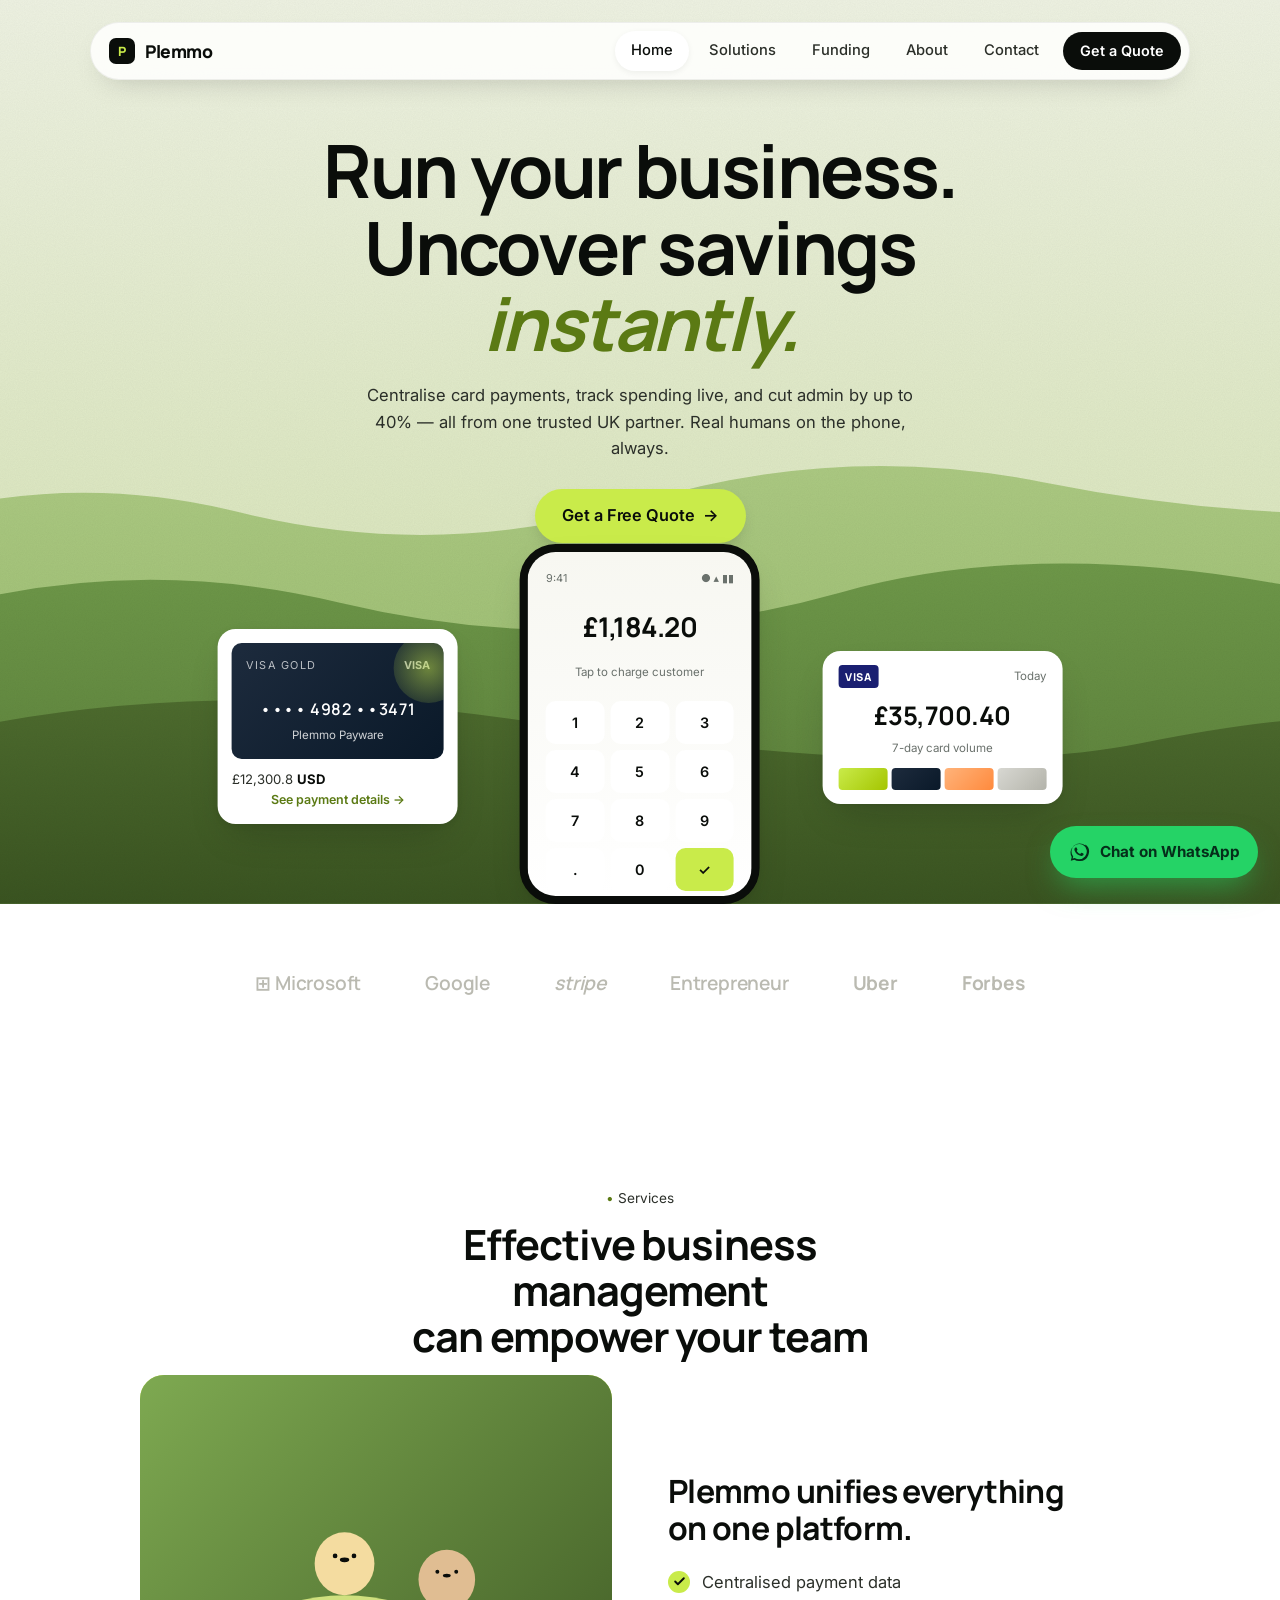
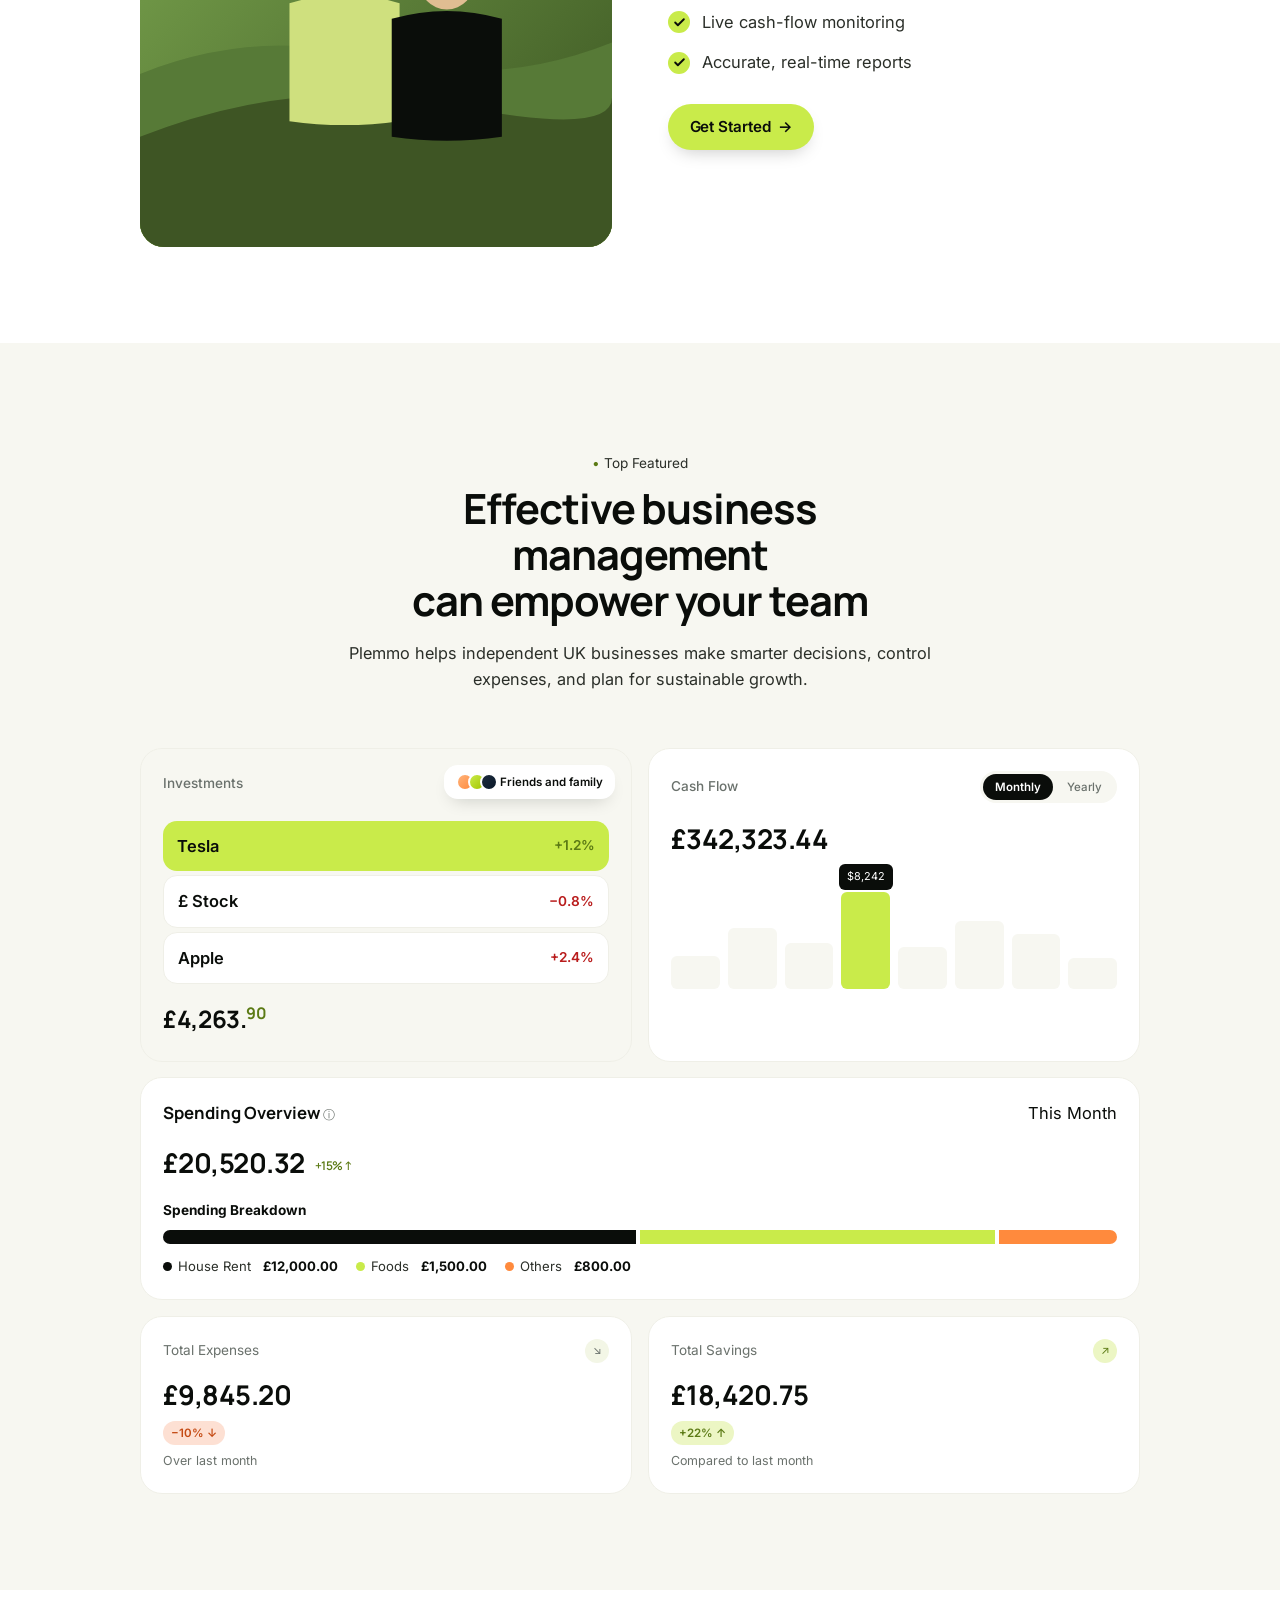
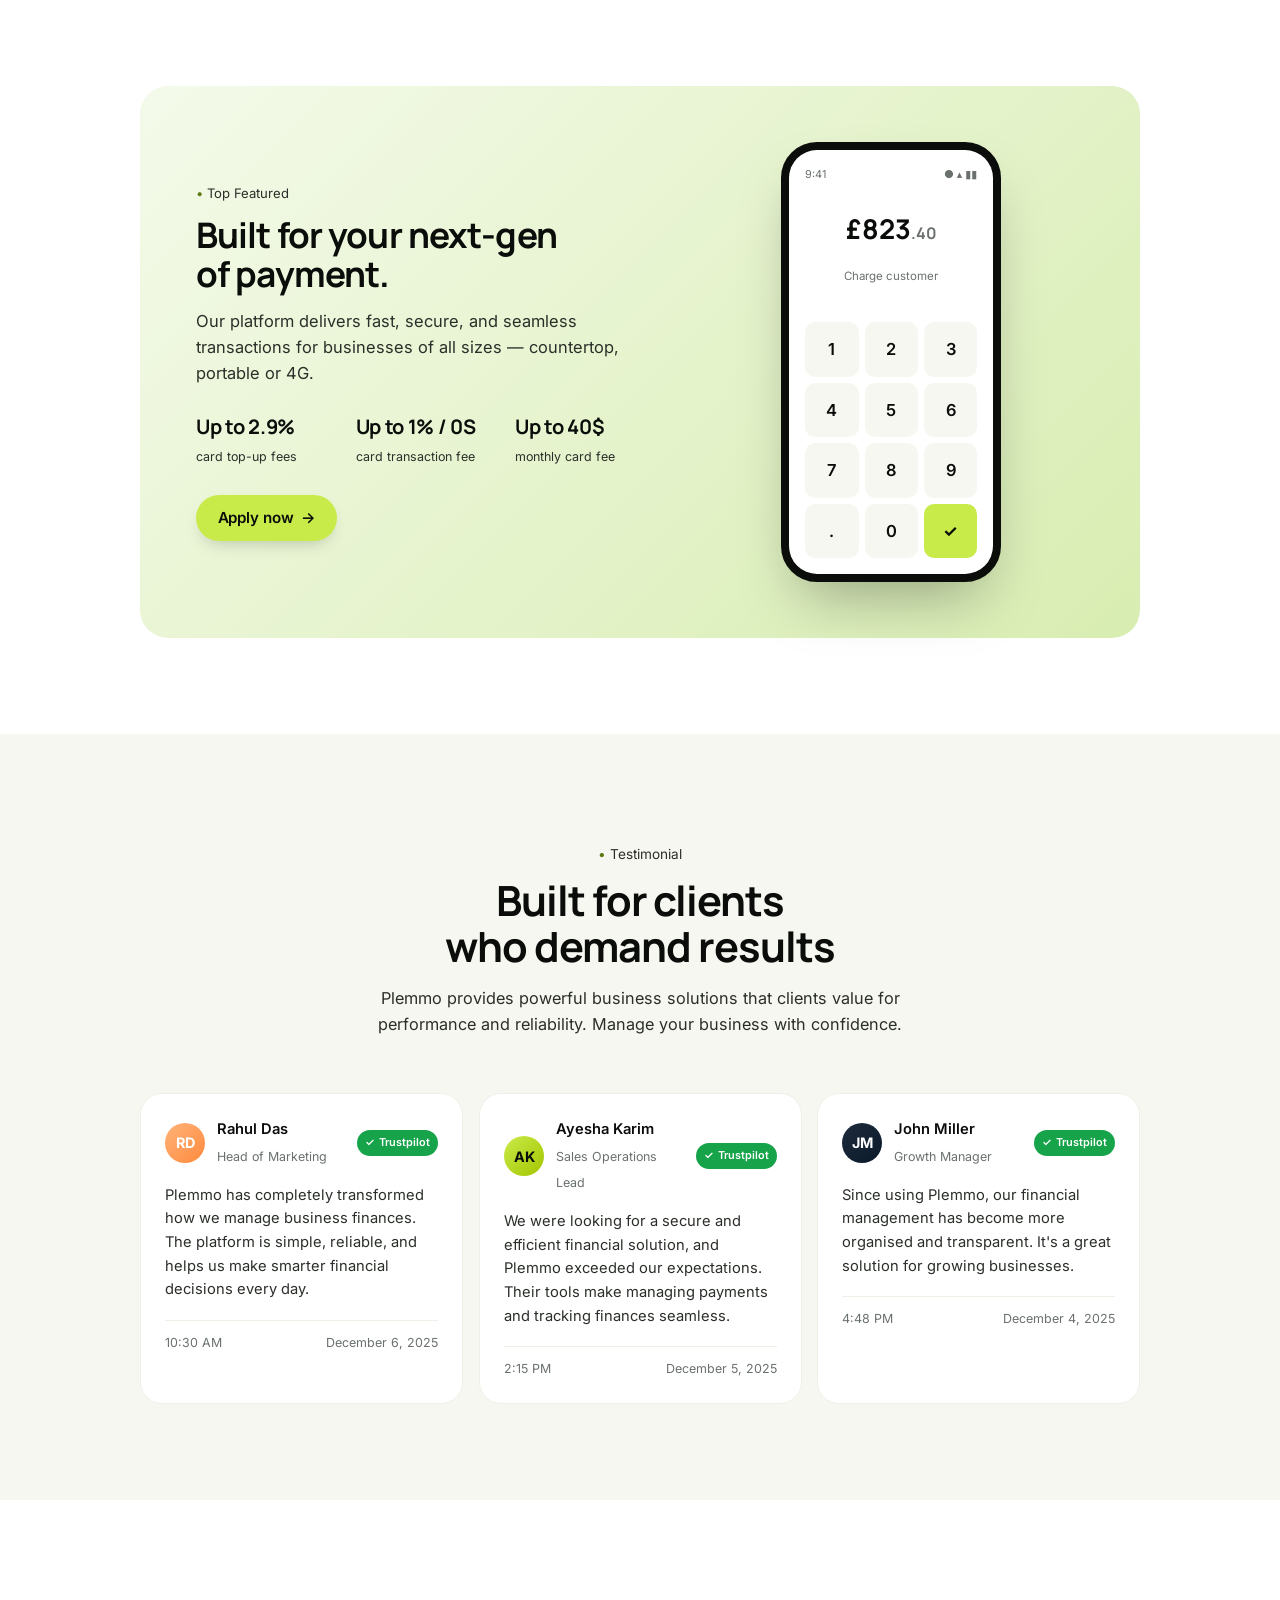
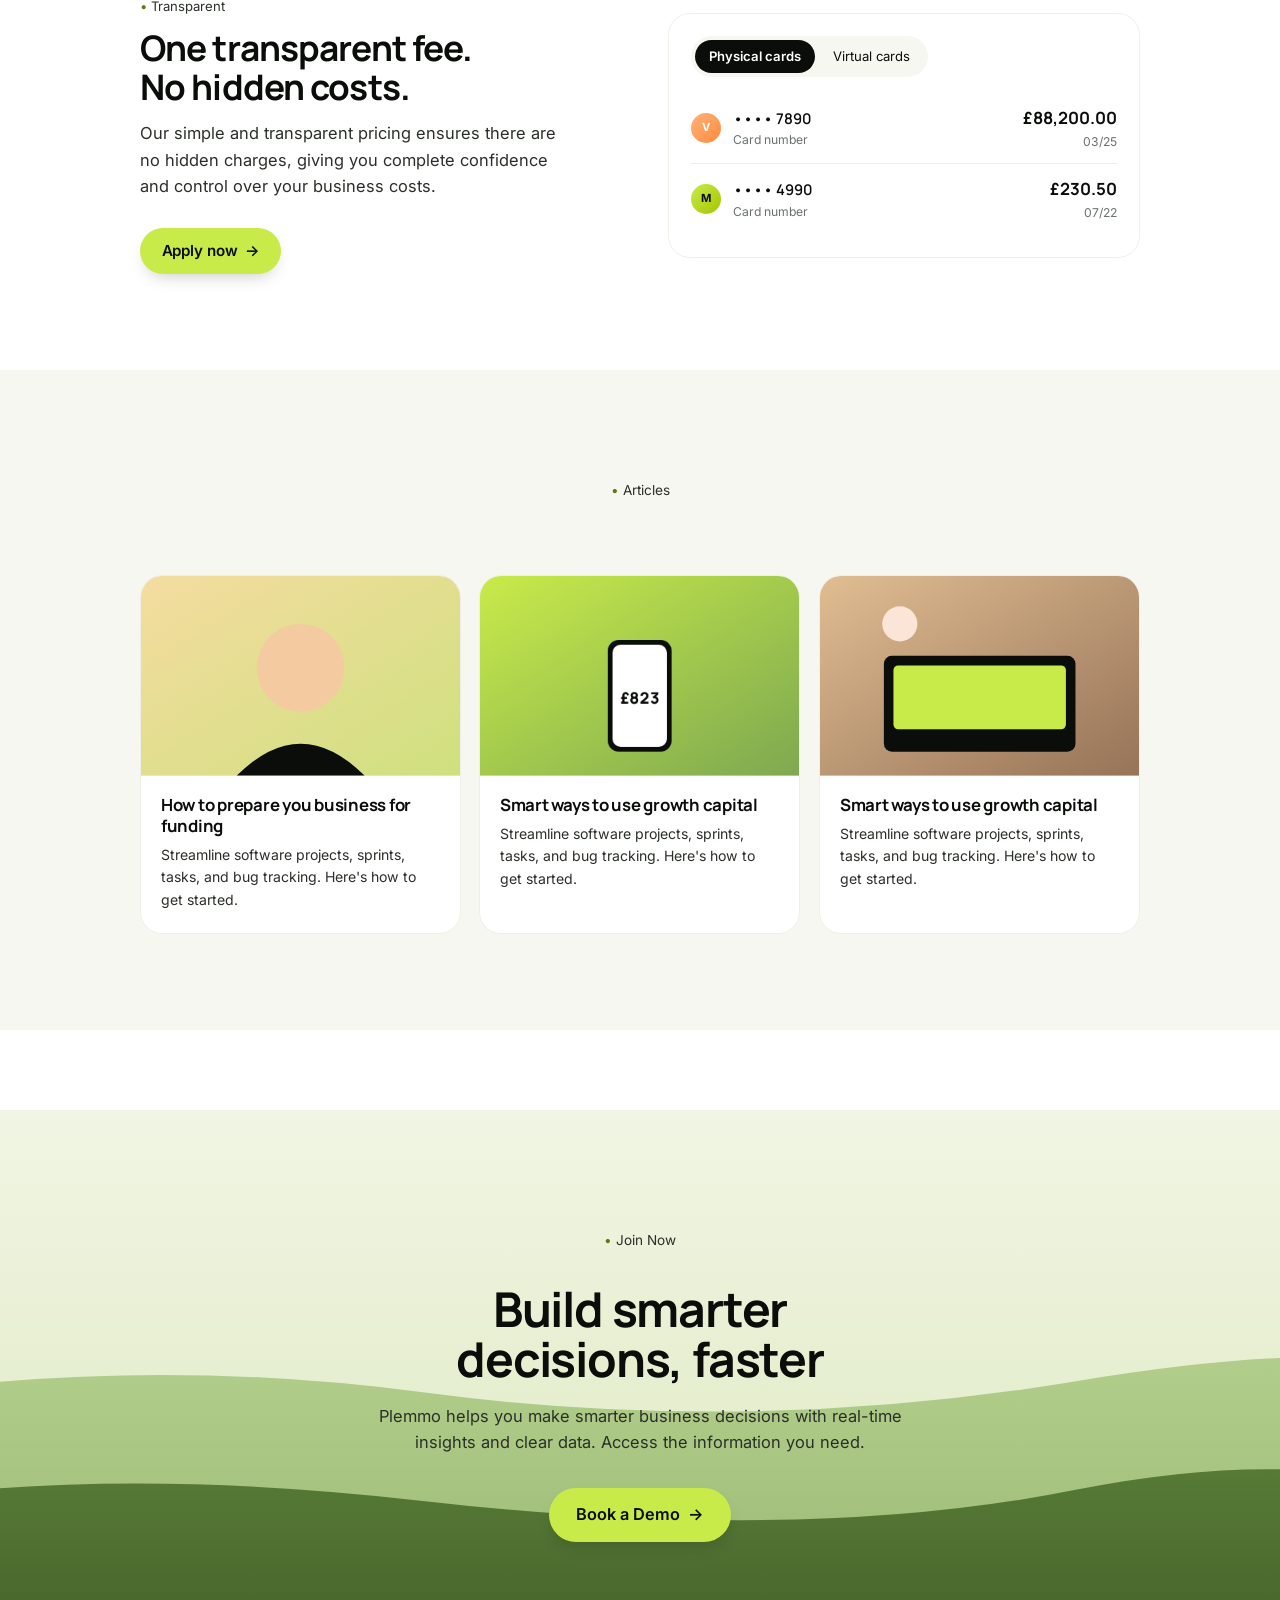
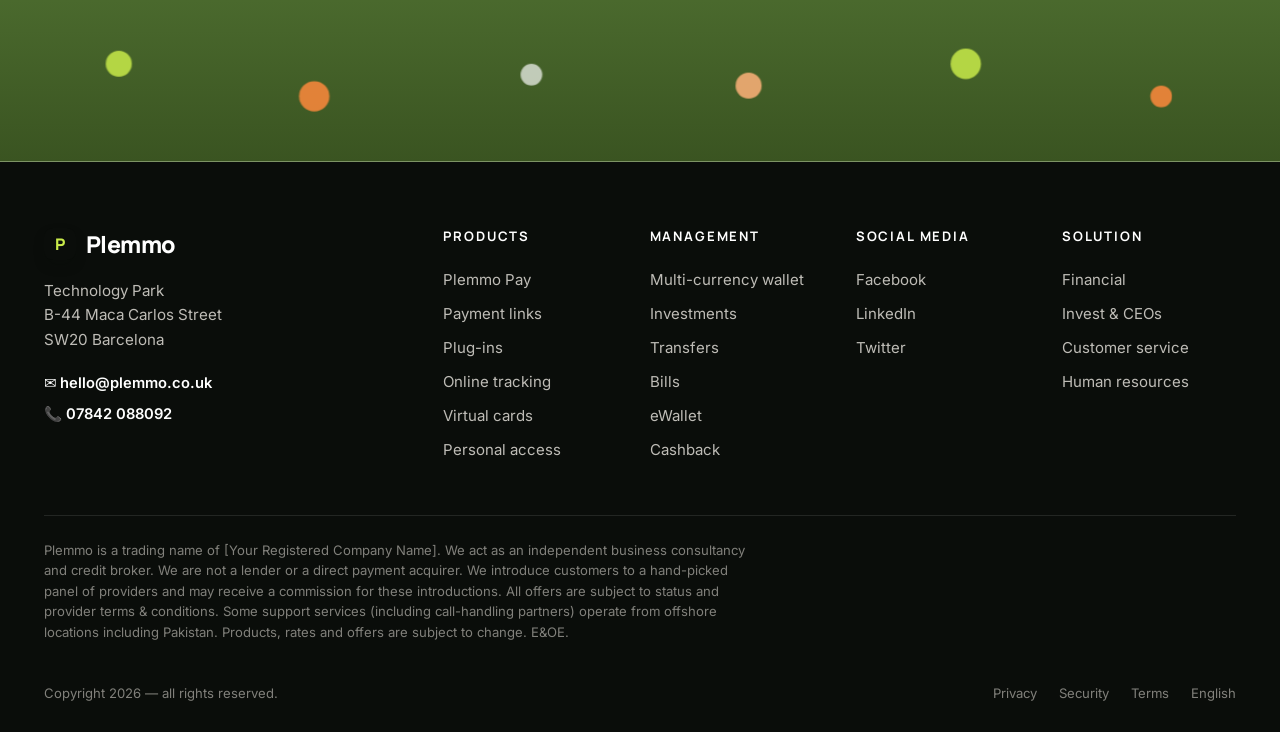
==== commit b4443d53: "Redesign homepage in Fincrest-inspired style Rebuild index.html with a full-bleed SVG landscape hero" ====
--- a/index.html
+++ b/index.html
@@ -3,518 +3,615 @@
   <head>
     <meta charset="utf-8" />
     <meta name="viewport" content="width=device-width, initial-scale=1" />
-    <title>Plemmo — Run your business. We'll run the rest.</title>
-    <meta
-      name="description"
-      content="Card machines, EPOS, business funding, signage, broadband and energy — all under one roof. One partner. One call. Real human help. UK-based."
-    />
+    <title>Plemmo — One partner for every business essential.</title>
+    <meta name="description" content="Card payments, EPOS, funding, signage, broadband and energy — all under one roof. Real human help. Save up to 40% and uncover hidden savings instantly." />
     <link rel="preconnect" href="https://fonts.googleapis.com" />
     <link rel="preconnect" href="https://fonts.gstatic.com" crossorigin />
-    <link
-      href="https://fonts.googleapis.com/css2?family=Inter:wght@400;500;600;700&family=Manrope:wght@500;700;800&display=swap"
-      rel="stylesheet"
-    />
+    <link href="https://fonts.googleapis.com/css2?family=Inter:wght@400;500;600;700&family=Manrope:wght@500;700;800&display=swap" rel="stylesheet" />
     <link rel="stylesheet" href="styles.css" />
-    <link
-      rel="icon"
-      href="data:image/svg+xml,%3Csvg xmlns='http://www.w3.org/2000/svg' viewBox='0 0 32 32'%3E%3Crect width='32' height='32' rx='8' fill='%23ff5c39'/%3E%3Ctext x='16' y='22' text-anchor='middle' font-family='Manrope,sans-serif' font-weight='800' font-size='18' fill='%23fff'%3EP%3C/text%3E%3C/svg%3E"
-    />
+    <link rel="icon" href="data:image/svg+xml,%3Csvg xmlns='http://www.w3.org/2000/svg' viewBox='0 0 32 32'%3E%3Crect width='32' height='32' rx='8' fill='%230a0d0a'/%3E%3Ctext x='16' y='22' text-anchor='middle' font-family='Manrope,sans-serif' font-weight='800' font-size='18' fill='%23c9eb4a'%3EP%3C/text%3E%3C/svg%3E" />
   </head>
   <body>
-    <!-- Top bar -->
-    <div class="topbar">
-      <div class="container topbar-inner">
-        <div>
-          📞 <strong>07842 088092</strong> — a real person picks up. Always.
-        </div>
-        <div class="topbar-tags">
-          <span>Transparent pricing</span>
-          <span>UK-based support</span>
-          <span>No mis-selling</span>
-        </div>
-      </div>
-    </div>
-
-    <!-- Header -->
-    <header class="header">
-      <div class="container header-inner">
-        <a class="brand" href="index.html" aria-label="Plemmo home">
-          <span class="brand-mark" aria-hidden="true">P</span>
-          Plemmo
-        </a>
-        <nav class="nav-links" aria-label="Primary">
-          <a href="card-machines.html">Card Machines</a>
-          <a href="epos.html">EPOS</a>
-          <a href="funding.html">Funding</a>
-          <a href="signage.html">Signage</a>
-          <a href="utilities.html">Utilities</a>
-          <a href="call-centre.html">Call Handling</a>
-          <a href="about.html">About</a>
+    <main>
+      <!-- ================== HERO ================== -->
+      <section class="fc-hero">
+        <!-- Landscape SVG -->
+        <div class="fc-hero-scene" aria-hidden="true">
+          <svg viewBox="0 0 1600 900" preserveAspectRatio="xMidYMid slice">
+            <defs>
+              <linearGradient id="sky" x1="0" y1="0" x2="0" y2="1">
+                <stop offset="0" stop-color="#eef2e2" />
+                <stop offset="1" stop-color="#cfdfa8" />
+              </linearGradient>
+              <linearGradient id="hill1" x1="0" y1="0" x2="0" y2="1">
+                <stop offset="0" stop-color="#9bbf6c" />
+                <stop offset="1" stop-color="#7ea951" />
+              </linearGradient>
+              <linearGradient id="hill2" x1="0" y1="0" x2="0" y2="1">
+                <stop offset="0" stop-color="#6e9849" />
+                <stop offset="1" stop-color="#577a37" />
+              </linearGradient>
+              <linearGradient id="hill3" x1="0" y1="0" x2="0" y2="1">
+                <stop offset="0" stop-color="#4d6b2e" />
+                <stop offset="1" stop-color="#3a5421" />
+              </linearGradient>
+              <filter id="grain"><feTurbulence type="fractalNoise" baseFrequency="0.9" numOctaves="2" /><feColorMatrix values="0 0 0 0 0  0 0 0 0 0  0 0 0 0 0  0 0 0 0.04 0" /></filter>
+            </defs>
+            <rect width="1600" height="900" fill="url(#sky)" />
+            <!-- distant hills -->
+            <path d="M0 540 Q 200 460 400 510 T 800 500 T 1200 480 T 1600 510 V900 H0Z" fill="url(#hill1)" opacity=".75" />
+            <!-- mid hills -->
+            <path d="M0 640 Q 250 540 500 600 T 1000 590 T 1600 620 V900 H0Z" fill="url(#hill2)" />
+            <!-- foreground hill -->
+            <path d="M0 760 Q 300 660 700 720 T 1300 740 T 1600 720 V900 H0Z" fill="url(#hill3)" />
+            <!-- subtle grain -->
+            <rect width="1600" height="900" filter="url(#grain)" />
+          </svg>
+        </div>
+
+        <!-- Floating pill nav -->
+        <nav class="fc-nav" aria-label="Primary">
+          <div class="fc-nav-inner">
+            <a class="brand" href="index.html"><span class="brand-mark">P</span>Plemmo</a>
+            <div class="fc-nav-links">
+              <a class="is-active" href="index.html">Home</a>
+              <a href="card-machines.html">Solutions</a>
+              <a href="funding.html">Funding</a>
+              <a href="about.html">About</a>
+              <a href="contact.html">Contact</a>
+            </div>
+            <a class="btn btn-dark" href="https://wa.me/447842088092?text=Hi%2C%20I%27d%20like%20a%20free%20quote." target="_blank" rel="noopener">Get a Quote</a>
+            <button class="fc-nav-toggle" aria-label="Toggle menu" aria-expanded="false" aria-controls="mobile-menu"><span></span><span></span><span></span></button>
+          </div>
         </nav>
-        <div class="nav-actions">
-          <a class="nav-call" href="tel:07842088092" aria-label="Call Plemmo">
-            📞 07842 088092
-          </a>
-          <a
-            class="btn btn-primary"
-            href="https://wa.me/447842088092?text=Hi%2C%20I%27d%20like%20a%20free%20quote%20from%20Plemmo."
-            target="_blank"
-            rel="noopener"
-          >
-            Free Quote
-            <span class="btn-arrow" aria-hidden="true">→</span>
-          </a>
-          <button
-            class="nav-toggle"
-            aria-label="Toggle menu"
-            aria-expanded="false"
-            aria-controls="mobile-menu"
-          >
-            <span></span><span></span><span></span>
-          </button>
-        </div>
-      </div>
-      <div class="mobile-menu" id="mobile-menu">
-        <a href="card-machines.html">Card Machines</a>
-        <a href="epos.html">EPOS</a>
-        <a href="funding.html">Funding</a>
-        <a href="signage.html">Signage</a>
-        <a href="utilities.html">Utilities</a>
-        <a href="call-centre.html">Call Handling</a>
-        <a href="about.html">About</a>
-        <a href="contact.html">Contact</a>
-        <a class="btn btn-primary" href="https://wa.me/447842088092" target="_blank" rel="noopener">
-          Get Free Quote on WhatsApp
-        </a>
-      </div>
-    </header>
-
-    <main>
-      <!-- HERO -->
-      <section class="hero">
-        <div class="hero-bg" aria-hidden="true">
-          <span class="blob blob-a"></span>
-          <span class="blob blob-b"></span>
-        </div>
-        <div class="container hero-inner">
-          <p class="hero-eyebrow reveal">
-            <span class="dot"></span> One partner. One call. Real human help.
+
+        <div class="container fc-hero-inner">
+          <h1 class="reveal">
+            Run your business.<br />
+            Uncover savings <span class="accent">instantly.</span>
+          </h1>
+          <p class="fc-hero-sub reveal" style="--delay:80ms">
+            Centralise card payments, track spending live, and cut admin by up to
+            40% — all from one trusted UK partner. Real humans on the phone, always.
           </p>
-          <h1 class="reveal" style="--delay: 60ms">
-            Run your business.<br />
-            <span class="accent">We'll run the rest.</span>
-          </h1>
-          <p class="hero-sub reveal" style="--delay: 140ms">
-            From card payments and EPOS systems to funding, signage, broadband
-            and energy — Plemmo brings every essential business service under
-            one roof. One partner. One call. Real human help.
-          </p>
-          <div class="hero-cta reveal" style="--delay: 220ms">
-            <a
-              class="btn btn-whatsapp btn-lg"
-              href="https://wa.me/447842088092?text=Hi%2C%20I%27d%20like%20a%20free%20quote."
-              target="_blank"
-              rel="noopener"
-            >
-              <svg width="20" height="20" viewBox="0 0 24 24" fill="currentColor" aria-hidden="true"><path d="M19.05 4.91A10 10 0 0 0 4.06 17.59L3 21.5l4-1.05a10 10 0 0 0 4.95 1.27h.01a10 10 0 0 0 7.09-17.81zM12 19.85a8.31 8.31 0 0 1-4.23-1.16l-.3-.18-2.39.63.64-2.32-.2-.31A8.31 8.31 0 1 1 12 19.85zm4.55-6.21c-.25-.13-1.47-.73-1.7-.81-.23-.08-.4-.13-.56.13-.16.25-.65.81-.79.97-.15.16-.29.18-.54.06-.25-.12-1.05-.39-2-1.23-.74-.66-1.24-1.48-1.39-1.73-.15-.25-.02-.39.11-.51.11-.11.25-.29.37-.43.13-.15.17-.25.25-.41.08-.16.04-.31-.02-.43-.06-.13-.56-1.34-.76-1.84-.2-.48-.41-.42-.56-.42h-.48c-.16 0-.43.06-.66.31-.23.25-.86.84-.86 2.05 0 1.21.88 2.38 1.01 2.55.13.16 1.74 2.66 4.22 3.73.59.25 1.05.41 1.41.52.59.19 1.13.16 1.56.1.48-.07 1.47-.6 1.68-1.18.21-.58.21-1.07.15-1.18-.06-.11-.23-.18-.48-.31z"/></svg>
-              Get a Free Quote on WhatsApp
+          <div class="fc-hero-cta reveal" style="--delay:160ms">
+            <a class="btn btn-primary btn-lg" href="https://wa.me/447842088092?text=Hi%2C%20I%27d%20like%20a%20free%20quote." target="_blank" rel="noopener">
+              Get a Free Quote
               <span class="btn-arrow" aria-hidden="true">→</span>
             </a>
-            <a class="btn btn-ghost btn-lg" href="tel:07842088092">
-              📞 Call 07842 088092
-            </a>
-          </div>
-          <p class="hero-callnote reveal" style="--delay: 280ms">
-            Or call us on
-            <a href="tel:07842088092">07842 088092</a> — a real person picks up.
-            Always.
-          </p>
-        </div>
-      </section>
-
-      <!-- TRUST BAR -->
-      <section class="trustbar">
-        <div class="container trustbar-grid">
-          <div class="trust-item reveal">
-            <span class="ico">£</span>
-            <div>
-              <strong>Transparent pricing</strong>
-              No hidden fees, no surprises.
-            </div>
-          </div>
-          <div class="trust-item reveal" style="--delay: 60ms">
-            <span class="ico">✓</span>
-            <div>
-              <strong>No mis-selling</strong>
-              Only what genuinely fits your business.
-            </div>
-          </div>
-          <div class="trust-item reveal" style="--delay: 120ms">
-            <span class="ico">🇬🇧</span>
-            <div>
-              <strong>UK-based support</strong>
-              Local people who understand local trade.
-            </div>
-          </div>
-          <div class="trust-item reveal" style="--delay: 180ms">
-            <span class="ico">📞</span>
-            <div>
-              <strong>Real humans</strong>
-              No bots, no menus, no hold music.
-            </div>
-          </div>
-        </div>
-      </section>
-
-      <!-- WHY PLEMMO -->
-      <section class="section">
-        <div class="container">
-          <header class="section-head reveal">
-            <p class="section-label">Why Plemmo</p>
-            <h2 class="section-title">
-              One partner. Multiple solutions.<br />Zero hassle.
-            </h2>
-            <p class="section-sub">
-              Most business owners we meet are juggling six different providers —
-              one for the card machine, another for the till, someone else for
-              funding, and a fourth for the broadband. It's exhausting, expensive,
-              and nobody talks to each other. So we built Plemmo: every service
-              your business needs, one team that actually answers the phone.
-            </p>
-          </header>
-          <div class="why-grid">
-            <article class="why-card reveal">
-              <p class="num">01</p>
-              <h3>Smarter Payments</h3>
-              <p>
-                Card machines and EPOS systems with the lowest rates we can
-                negotiate from leading UK providers. Switch in 24–48 hours, no
-                downtime.
-              </p>
-            </article>
-            <article class="why-card reveal" style="--delay: 80ms">
-              <p class="num">02</p>
-              <h3>Funding That Fits</h3>
-              <p>
-                Access to a panel of trusted UK lenders. From £10,000 to
-                £500,000+, structured around how your business actually earns.
-              </p>
-            </article>
-            <article class="why-card reveal" style="--delay: 160ms">
-              <p class="num">03</p>
-              <h3>Everything Else</h3>
-              <p>
-                Signage, broadband, energy, call handling, EPOS, websites —
-                sorted by one team, on one bill, with one point of contact.
-              </p>
-            </article>
-          </div>
-        </div>
-      </section>
-
-      <!-- SOLUTIONS -->
-      <section class="section section-soft">
-        <div class="container">
-          <header class="section-head reveal">
-            <p class="section-label">Our Solutions</p>
-            <h2 class="section-title">
-              Everything your business needs, sorted.
-            </h2>
-          </header>
-          <div class="solutions-grid">
-            <a class="solution reveal" href="card-machines.html">
-              <div class="solution-icon">💳</div>
-              <h3>Plemmo Pay</h3>
-              <p>Card machines &amp; payment processing, with the lowest UK rates from our panel.</p>
-              <span class="link-arrow">Learn more <span class="arr">→</span></span>
-            </a>
-            <a class="solution reveal" href="epos.html" style="--delay: 60ms">
-              <div class="solution-icon">🖥️</div>
-              <h3>Plemmo EPOS</h3>
-              <p>Smart till systems for retail &amp; hospitality — fast, modern, easy to learn.</p>
-              <span class="link-arrow">Learn more <span class="arr">→</span></span>
-            </a>
-            <a class="solution reveal" href="funding.html" style="--delay: 120ms">
-              <div class="solution-icon">💼</div>
-              <h3>Plemmo Funding</h3>
-              <p>Business loans &amp; merchant cash advances from £10K–£500K+, multiple lenders.</p>
-              <span class="link-arrow">Learn more <span class="arr">→</span></span>
-            </a>
-            <a class="solution reveal" href="signage.html" style="--delay: 180ms">
-              <div class="solution-icon">📺</div>
-              <h3>Plemmo Signage</h3>
-              <p>Digital displays, LED neon &amp; shopfronts that turn passers-by into customers.</p>
-              <span class="link-arrow">Learn more <span class="arr">→</span></span>
-            </a>
-            <a class="solution reveal" href="call-centre.html" style="--delay: 240ms">
-              <div class="solution-icon">📞</div>
-              <h3>Plemmo Connect</h3>
-              <p>Call handling &amp; business support so you never miss a customer again.</p>
-              <span class="link-arrow">Learn more <span class="arr">→</span></span>
-            </a>
-            <a class="solution reveal" href="utilities.html" style="--delay: 300ms">
-              <div class="solution-icon">⚡</div>
-              <h3>Plemmo Utilities</h3>
-              <p>Energy, broadband, water &amp; waste — switched, audited, never overpaying.</p>
-              <span class="link-arrow">Learn more <span class="arr">→</span></span>
-            </a>
-          </div>
-        </div>
-      </section>
-
-      <!-- CALCULATOR -->
-      <section class="section">
-        <div class="container">
-          <header class="section-head reveal">
-            <p class="section-label">2-minute saving check</p>
-            <h2 class="section-title">
-              Most businesses are paying too much. Are you?
-            </h2>
-            <p class="section-sub">
-              Card processing fees, energy bills, broadband contracts —
-              providers count on you being too busy to check. We're not. Answer
-              3 quick questions and we'll tell you in 2 minutes whether we can
-              save you money. No spam, no hard sell. If we can't beat your
-              current deal, we'll say so.
-            </p>
-          </header>
-
-          <div class="calc reveal" id="home-calc">
-            <div class="calc-inner">
-              <h3>Check my savings</h3>
-              <p class="lead">Three quick questions. Two minutes. Honest answer.</p>
-
-              <fieldset class="calc-step">
-                <legend><span class="num">1</span> What's your monthly turnover?</legend>
-                <div class="calc-options">
-                  <input type="radio" name="turnover" id="t1" value="1" /><label for="t1">£1k–£5k</label>
-                  <input type="radio" name="turnover" id="t2" value="2" /><label for="t2">£5k–£20k</label>
-                  <input type="radio" name="turnover" id="t3" value="3" /><label for="t3">£20k–£50k</label>
-                  <input type="radio" name="turnover" id="t4" value="4" /><label for="t4">£50k+</label>
-                </div>
-              </fieldset>
-
-              <fieldset class="calc-step">
-                <legend><span class="num">2</span> Who's your current provider?</legend>
-                <div class="calc-options">
-                  <input type="radio" name="provider" id="p1" value="low" /><label for="p1">Low-cost (Square, SumUp)</label>
-                  <input type="radio" name="provider" id="p2" value="high" /><label for="p2">Bank / Worldpay / Barclaycard</label>
-                  <input type="radio" name="provider" id="p3" value="mid" /><label for="p3">Other</label>
-                  <input type="radio" name="provider" id="p4" value="unknown" /><label for="p4">Honestly, not sure</label>
-                </div>
-              </fieldset>
-
-              <fieldset class="calc-step">
-                <legend><span class="num">3</span> What type of business do you run?</legend>
-                <div class="calc-options">
-                  <input type="radio" name="biz" id="b1" value="restaurant" /><label for="b1">Restaurant / Takeaway</label>
-                  <input type="radio" name="biz" id="b2" value="retail" /><label for="b2">Retail / Convenience</label>
-                  <input type="radio" name="biz" id="b3" value="salon" /><label for="b3">Salon / Barber</label>
-                  <input type="radio" name="biz" id="b4" value="mobile" /><label for="b4">Mobile trade</label>
-                  <input type="radio" name="biz" id="b5" value="other" /><label for="b5">Other</label>
-                </div>
-              </fieldset>
-
-              <div class="calc-result">
-                <h4>Looks like we can save you money.</h4>
-                <span class="savings">£0 / month</span>
-                <p data-reco>—</p>
-                <p>That's a rough estimate based on what we typically save businesses like yours. The real number depends on your statement — and we'll show the maths line by line before you switch.</p>
-                <div class="calc-cta">
-                  <a class="btn btn-whatsapp" href="https://wa.me/447842088092?text=Hi%2C%20I%20just%20did%20the%20savings%20check%20on%20your%20site%20and%20want%20a%20full%20quote." target="_blank" rel="noopener">
-                    Lock in this saving on WhatsApp
-                    <span class="btn-arrow" aria-hidden="true">→</span>
-                  </a>
-                  <a class="btn btn-light" href="tel:07842088092">
-                    📞 Or call 07842 088092
-                  </a>
-                </div>
-              </div>
-            </div>
-          </div>
-
-          <p class="hero-callnote reveal" style="margin-top: 18px; text-align: center;">
-            ✓ Switch in 24–48 hours &nbsp;·&nbsp; ✓ Zero downtime &nbsp;·&nbsp; ✓ No long contracts
-          </p>
-        </div>
-      </section>
-
-      <!-- WHY BUSINESSES SWITCH -->
-      <section class="section section-soft">
-        <div class="container">
-          <div class="split">
-            <div class="split-copy reveal">
-              <p class="section-label">Why businesses switch</p>
-              <h2 class="section-title">A better deal, and a real partner.</h2>
-              <p>
-                Most of our clients come to us tired — tired of being passed
-                around, tired of contracts they didn't read, tired of paying
-                more this quarter than last for the same service. Here's what
-                changes when you switch:
-              </p>
-            </div>
-            <div class="reveal" style="--delay: 80ms">
-              <ul class="bullets bullets-stacked">
-                <li>No contracts that lock you in — leave whenever it stops working.</li>
-                <li>No hidden fees — what we quote is what you pay.</li>
-                <li>Fast payouts — money in your account when you need it.</li>
-                <li>Real human support — UK office, real names, real answers.</li>
-                <li>One bill, one team, one set of contacts to remember.</li>
+          </div>
+
+          <!-- Floating cards -->
+          <div class="fc-floats" aria-hidden="true">
+            <!-- Visa Gold card -->
+            <div class="fc-card fc-card-pay">
+              <div class="pay-card">
+                <div class="pay-net">
+                  <span>Visa Gold</span>
+                  <span style="font-weight:700;letter-spacing:0">VISA</span>
+                </div>
+                <div class="pay-num">•••• 4982 ••3471</div>
+                <div class="pay-name">Plemmo Payware</div>
+              </div>
+              <div class="pay-meta">
+                <span>£12,300.8 <strong>USD</strong></span>
+              </div>
+              <div class="pay-link">See payment details →</div>
+            </div>
+
+            <!-- Phone -->
+            <div class="fc-card fc-card-phone">
+              <div class="fc-phone-screen">
+                <div class="fc-phone-bar">
+                  <span>9:41</span>
+                  <span>● ▴ ▮▮</span>
+                </div>
+                <div class="fc-phone-amount">£1,184.20</div>
+                <div class="fc-phone-label">Tap to charge customer</div>
+                <div class="fc-phone-keys">
+                  <span>1</span><span>2</span><span>3</span>
+                  <span>4</span><span>5</span><span>6</span>
+                  <span>7</span><span>8</span><span>9</span>
+                  <span>.</span><span>0</span><span>✓</span>
+                </div>
+              </div>
+            </div>
+
+            <!-- Cash flow card -->
+            <div class="fc-card fc-card-cash">
+              <div class="cash-row">
+                <span class="visa-mark">VISA</span>
+                <span style="font-size:.72rem;color:var(--muted)">Today</span>
+              </div>
+              <div class="cash-amount">£35,700.40</div>
+              <div style="font-size:.72rem;color:var(--muted);margin-top:2px">7-day card volume</div>
+              <div class="cash-cards">
+                <span class="cc"></span><span class="cc"></span><span class="cc"></span><span class="cc"></span>
+              </div>
+            </div>
+          </div>
+        </div>
+      </section>
+
+      <!-- ================== LOGO STRIP ================== -->
+      <section class="fc-logos">
+        <div class="container">
+          <div class="fc-logos-track">
+            <span style="font-weight:600">⊞ Microsoft</span>
+            <span>Google</span>
+            <span style="font-style:italic">stripe</span>
+            <span>Entrepreneur</span>
+            <span style="font-weight:700">Uber</span>
+            <span style="font-weight:700">Forbes</span>
+          </div>
+        </div>
+      </section>
+
+      <!-- ================== EFFECTIVE MANAGEMENT ================== -->
+      <section class="fc-section">
+        <div class="container">
+          <p class="fc-eyebrow reveal">Services</p>
+          <h2 class="fc-headline reveal" style="--delay:60ms">
+            Effective business management<br />can empower your team
+          </h2>
+          <div class="fc-feature">
+            <div class="fc-feature-img reveal">
+              <svg viewBox="0 0 600 600" preserveAspectRatio="xMidYMid slice" aria-hidden="true">
+                <defs>
+                  <linearGradient id="bg2" x1="0" y1="0" x2="1" y2="1">
+                    <stop offset="0" stop-color="#7ea951" />
+                    <stop offset="1" stop-color="#3a5421" />
+                  </linearGradient>
+                </defs>
+                <rect width="600" height="600" fill="url(#bg2)" />
+                <!-- soft hill in background -->
+                <path d="M0 380 Q 150 320 300 360 T 600 340 V600 H0Z" fill="#577a37" />
+                <path d="M0 460 Q 200 380 400 420 T 600 410 V600 H0Z" fill="#3e5524" />
+                <!-- two figures (silhouettes) -->
+                <g transform="translate(200 180)">
+                  <!-- person 1 in yellow jacket -->
+                  <ellipse cx="60" cy="60" rx="38" ry="40" fill="#f4dca0" />
+                  <path d="M-10 110 Q 60 90 130 110 V260 Q 60 270 -10 260 Z" fill="#cfe07e" />
+                  <ellipse cx="60" cy="55" rx="6" ry="3" fill="#0a0d0a" />
+                  <ellipse cx="48" cy="50" rx="3" ry="3" fill="#0a0d0a" />
+                  <ellipse cx="72" cy="50" rx="3" ry="3" fill="#0a0d0a" />
+                </g>
+                <g transform="translate(330 200)">
+                  <!-- person 2 -->
+                  <ellipse cx="60" cy="60" rx="36" ry="38" fill="#e0bd92" />
+                  <path d="M-10 110 Q 60 90 130 110 V260 Q 60 270 -10 260 Z" fill="#0a0d0a" />
+                  <ellipse cx="60" cy="55" rx="5" ry="2.5" fill="#0a0d0a" />
+                  <ellipse cx="48" cy="50" rx="2.5" ry="2.5" fill="#0a0d0a" />
+                  <ellipse cx="72" cy="50" rx="2.5" ry="2.5" fill="#0a0d0a" />
+                </g>
+              </svg>
+            </div>
+            <div class="reveal" style="--delay:80ms">
+              <h3>Plemmo unifies everything <br />on one platform.</h3>
+              <ul class="fc-feature-list">
+                <li>Centralised payment data</li>
+                <li>Live cash-flow monitoring</li>
+                <li>Accurate, real-time reports</li>
               </ul>
-            </div>
-          </div>
-        </div>
-      </section>
-
-      <!-- VOWS -->
-      <section class="section">
-        <div class="container">
-          <header class="section-head center reveal">
-            <p class="section-label">Our Vows</p>
-            <h2 class="section-title">The Plemmo promise.</h2>
-            <p class="section-sub" style="margin-inline:auto">
-              Five commitments we make to every business we work with.
-            </p>
-          </header>
-          <div class="vows reveal">
-            <div class="vow">
-              <div class="vow-num">01</div>
-              <h4>Trust &amp; Transparency</h4>
-              <p>Clear, honest pricing. We show you the maths.</p>
-            </div>
-            <div class="vow">
-              <div class="vow-num">02</div>
-              <h4>No Mis-Selling</h4>
-              <p>If a product won't help your business, we won't sell it. Simple.</p>
-            </div>
-            <div class="vow">
-              <div class="vow-num">03</div>
-              <h4>Local Support</h4>
-              <p>Help from people who understand independent UK businesses.</p>
-            </div>
-            <div class="vow">
-              <div class="vow-num">04</div>
-              <h4>Real Human Service</h4>
-              <p>A person picks up the phone. No menus. No script-readers.</p>
-            </div>
-            <div class="vow">
-              <div class="vow-num">05</div>
-              <h4>Business First</h4>
-              <p>Your growth is the only KPI we care about. If you grow, we grow.</p>
-            </div>
-          </div>
-        </div>
-      </section>
-
-      <!-- FINAL CTA -->
-      <section class="section">
-        <div class="container">
-          <div class="cta-banner reveal">
-            <p class="section-label" style="color: rgba(255,255,255,.55);">Start a conversation</p>
-            <h2>Ready to stop juggling providers?</h2>
-            <p>
-              One conversation. One quote. One partner who actually picks up the
-              phone. Let's see what we can do for your business.
-            </p>
-            <div class="cta-banner-actions">
-              <a class="btn btn-whatsapp btn-lg" href="https://wa.me/447842088092?text=Hi%2C%20I%27d%20like%20a%20free%20Plemmo%20quote." target="_blank" rel="noopener">
-                Get my free quote
+              <a class="btn btn-primary" href="card-machines.html">
+                Get Started
                 <span class="btn-arrow" aria-hidden="true">→</span>
               </a>
-              <a class="btn btn-light btn-lg" href="tel:07842088092">📞 07842 088092</a>
-              <a class="btn btn-light btn-lg" href="mailto:hello@plemmo.co.uk">✉️ hello@plemmo.co.uk</a>
-            </div>
-            <small>WhatsApp · Call · Email — whichever works for you.</small>
-          </div>
+            </div>
+          </div>
+        </div>
+      </section>
+
+      <!-- ================== DASHBOARD MOCKUPS ================== -->
+      <section class="fc-section fc-section-tint">
+        <div class="container">
+          <p class="fc-eyebrow reveal">Top Featured</p>
+          <h2 class="fc-headline reveal" style="--delay:60ms">
+            Effective business management<br />can empower your team
+          </h2>
+          <p class="fc-subhead reveal" style="--delay:120ms">
+            Plemmo helps independent UK businesses make smarter decisions, control expenses, and plan for sustainable growth.
+          </p>
+
+          <div class="fc-dash">
+            <!-- Investments / Stocks card -->
+            <div class="mock mock-investments reveal">
+              <div class="mock-row">
+                <span>Investments</span>
+                <span class="arr">↗</span>
+              </div>
+              <div class="stocks">
+                <div class="stock"><span>Tesla</span><span class="pct">+1.2%</span></div>
+                <div class="stock"><span>£ Stock</span><span class="pct">−0.8%</span></div>
+                <div class="stock"><span>Apple</span><span class="pct">+2.4%</span></div>
+              </div>
+              <div class="badge">
+                <div class="av"><span></span><span></span><span></span></div>
+                <span>Friends and family</span>
+              </div>
+              <div class="big-amount">£4,263.<span class="small">90</span></div>
+            </div>
+
+            <!-- Cash flow card -->
+            <div class="mock mock-cashflow reveal" style="--delay:80ms">
+              <div class="mock-row">
+                <span>Cash Flow</span>
+                <span class="toggle"><span class="on">Monthly</span><span>Yearly</span></span>
+              </div>
+              <div class="total">£342,323.44</div>
+              <div class="chart">
+                <div class="bar" style="height: 30%"></div>
+                <div class="bar" style="height: 55%"></div>
+                <div class="bar" style="height: 42%"></div>
+                <div class="bar lit" style="height: 88%"></div>
+                <div class="bar" style="height: 38%"></div>
+                <div class="bar" style="height: 62%"></div>
+                <div class="bar" style="height: 50%"></div>
+                <div class="bar" style="height: 28%"></div>
+              </div>
+            </div>
+
+            <!-- Spending Overview (full width) -->
+            <div class="mock mock-spend reveal" style="--delay:160ms">
+              <div class="top">
+                <h4>Spending Overview <span style="color:var(--muted);font-weight:500;font-size:.78rem">ⓘ</span></h4>
+                <span class="toggle"><span class="on">This Month</span></span>
+              </div>
+              <div class="amount">£20,520.32 <span class="delta">+15% ↑</span></div>
+              <div class="label-row">
+                <span><strong>Spending Breakdown</strong></span>
+              </div>
+              <div class="breakdown">
+                <div class="b1"></div>
+                <div class="b2"></div>
+                <div class="b3"></div>
+              </div>
+              <div class="legend">
+                <span>House Rent <strong style="color:var(--ink);margin-left:6px">£12,000.00</strong></span>
+                <span class="l2">Foods <strong style="color:var(--ink);margin-left:6px">£1,500.00</strong></span>
+                <span class="l3">Others <strong style="color:var(--ink);margin-left:6px">£800.00</strong></span>
+              </div>
+            </div>
+
+            <!-- Two stat tiles -->
+            <div class="mock-stats reveal" style="--delay:200ms">
+              <div class="mock-stat">
+                <div class="row"><span>Total Expenses</span><span class="arr" style="background:var(--bg-tint);width:24px;height:24px;border-radius:50%;display:grid;place-items:center;font-size:.7rem">↘</span></div>
+                <div class="num">£9,845.20</div>
+                <span class="delta dn">−10% ↓</span>
+                <div style="font-size:.78rem;color:var(--muted);margin-top:6px">Over last month</div>
+              </div>
+              <div class="mock-stat">
+                <div class="row"><span>Total Savings</span><span class="arr" style="background:var(--accent-soft);width:24px;height:24px;border-radius:50%;display:grid;place-items:center;font-size:.7rem;color:var(--accent-deep)">↗</span></div>
+                <div class="num">£18,420.75</div>
+                <span class="delta up">+22% ↑</span>
+                <div style="font-size:.78rem;color:var(--muted);margin-top:6px">Compared to last month</div>
+              </div>
+            </div>
+          </div>
+        </div>
+      </section>
+
+      <!-- ================== PAYMENT SHOWCASE ================== -->
+      <section class="fc-section">
+        <div class="container">
+          <div class="fc-payshow reveal">
+            <div>
+              <p class="ey">Top Featured</p>
+              <h3>Built for your next-gen<br />of payment.</h3>
+              <p>Our platform delivers fast, secure, and seamless transactions for businesses of all sizes — countertop, portable or 4G.</p>
+              <div class="fc-payshow-stats">
+                <div>
+                  <div class="stat">Up to 2.9%</div>
+                  <span class="lbl">card top-up fees</span>
+                </div>
+                <div>
+                  <div class="stat">Up to 1% / 0S</div>
+                  <span class="lbl">card transaction fee</span>
+                </div>
+                <div>
+                  <div class="stat">Up to 40$</div>
+                  <span class="lbl">monthly card fee</span>
+                </div>
+              </div>
+              <a class="btn btn-primary" href="card-machines.html">
+                Apply now
+                <span class="btn-arrow" aria-hidden="true">→</span>
+              </a>
+            </div>
+            <div class="phone">
+              <div class="phone-inner">
+                <div class="fc-phone-bar"><span>9:41</span><span>● ▴ ▮▮</span></div>
+                <div style="font-family:var(--font-display);font-weight:700;font-size:1.7rem;text-align:center;margin:14px 0 6px">£823<span style="color:var(--muted);font-size:1rem">.40</span></div>
+                <div style="font-size:.72rem;color:var(--muted);text-align:center;margin-bottom:14px">Charge customer</div>
+                <div style="display:grid;grid-template-columns:repeat(3,1fr);gap:6px;margin-top:auto">
+                  <span style="padding:14px 0;text-align:center;background:var(--bg-soft);border-radius:10px;font-weight:600">1</span>
+                  <span style="padding:14px 0;text-align:center;background:var(--bg-soft);border-radius:10px;font-weight:600">2</span>
+                  <span style="padding:14px 0;text-align:center;background:var(--bg-soft);border-radius:10px;font-weight:600">3</span>
+                  <span style="padding:14px 0;text-align:center;background:var(--bg-soft);border-radius:10px;font-weight:600">4</span>
+                  <span style="padding:14px 0;text-align:center;background:var(--bg-soft);border-radius:10px;font-weight:600">5</span>
+                  <span style="padding:14px 0;text-align:center;background:var(--bg-soft);border-radius:10px;font-weight:600">6</span>
+                  <span style="padding:14px 0;text-align:center;background:var(--bg-soft);border-radius:10px;font-weight:600">7</span>
+                  <span style="padding:14px 0;text-align:center;background:var(--bg-soft);border-radius:10px;font-weight:600">8</span>
+                  <span style="padding:14px 0;text-align:center;background:var(--bg-soft);border-radius:10px;font-weight:600">9</span>
+                  <span style="padding:14px 0;text-align:center;background:var(--bg-soft);border-radius:10px;font-weight:600">.</span>
+                  <span style="padding:14px 0;text-align:center;background:var(--bg-soft);border-radius:10px;font-weight:600">0</span>
+                  <span style="padding:14px 0;text-align:center;background:var(--accent);border-radius:10px;font-weight:700">✓</span>
+                </div>
+              </div>
+            </div>
+          </div>
+        </div>
+      </section>
+
+      <!-- ================== TESTIMONIALS ================== -->
+      <section class="fc-section fc-section-tint">
+        <div class="container">
+          <p class="fc-eyebrow reveal">Testimonial</p>
+          <h2 class="fc-headline reveal" style="--delay:60ms">
+            Built for clients<br />who demand results
+          </h2>
+          <p class="fc-subhead reveal" style="--delay:120ms">
+            Plemmo provides powerful business solutions that clients value for performance and reliability. Manage your business with confidence.
+          </p>
+          <div class="fc-testimonials">
+            <article class="fc-testimonial reveal">
+              <div class="head">
+                <div class="av">RD</div>
+                <div class="who"><strong>Rahul Das</strong><span>Head of Marketing</span></div>
+                <span class="verified">Trustpilot</span>
+              </div>
+              <p>Plemmo has completely transformed how we manage business finances. The platform is simple, reliable, and helps us make smarter financial decisions every day.</p>
+              <div class="meta"><span>10:30 AM</span><span>December 6, 2025</span></div>
+            </article>
+            <article class="fc-testimonial reveal" style="--delay:80ms">
+              <div class="head">
+                <div class="av b">AK</div>
+                <div class="who"><strong>Ayesha Karim</strong><span>Sales Operations Lead</span></div>
+                <span class="verified">Trustpilot</span>
+              </div>
+              <p>We were looking for a secure and efficient financial solution, and Plemmo exceeded our expectations. Their tools make managing payments and tracking finances seamless.</p>
+              <div class="meta"><span>2:15 PM</span><span>December 5, 2025</span></div>
+            </article>
+            <article class="fc-testimonial reveal" style="--delay:160ms">
+              <div class="head">
+                <div class="av c">JM</div>
+                <div class="who"><strong>John Miller</strong><span>Growth Manager</span></div>
+                <span class="verified">Trustpilot</span>
+              </div>
+              <p>Since using Plemmo, our financial management has become more organised and transparent. It's a great solution for growing businesses.</p>
+              <div class="meta"><span>4:48 PM</span><span>December 4, 2025</span></div>
+            </article>
+          </div>
+        </div>
+      </section>
+
+      <!-- ================== TRANSPARENT FEE ================== -->
+      <section class="fc-section">
+        <div class="container">
+          <div class="fc-fee">
+            <div class="reveal">
+              <p class="ey">Transparent</p>
+              <h3>One transparent fee. <br />No hidden costs.</h3>
+              <p>Our simple and transparent pricing ensures there are no hidden charges, giving you complete confidence and control over your business costs.</p>
+              <a class="btn btn-primary" href="contact.html">
+                Apply now
+                <span class="btn-arrow" aria-hidden="true">→</span>
+              </a>
+            </div>
+            <div class="fc-fee-card reveal" style="--delay:80ms">
+              <div class="fc-fee-toggle">
+                <span class="on">Physical cards</span>
+                <span>Virtual cards</span>
+              </div>
+              <div class="fc-fee-row">
+                <div class="left">
+                  <div class="av">V</div>
+                  <div>
+                    <div class="num">•••• 7890</div>
+                    <div class="lbl">Card number</div>
+                  </div>
+                </div>
+                <div class="right">
+                  <div class="amt">£88,200.00</div>
+                  <div class="date">03/25</div>
+                </div>
+              </div>
+              <div class="fc-fee-row">
+                <div class="left">
+                  <div class="av alt">M</div>
+                  <div>
+                    <div class="num">•••• 4990</div>
+                    <div class="lbl">Card number</div>
+                  </div>
+                </div>
+                <div class="right">
+                  <div class="amt">£230.50</div>
+                  <div class="date">07/22</div>
+                </div>
+              </div>
+            </div>
+          </div>
+        </div>
+      </section>
+
+      <!-- ================== ARTICLES ================== -->
+      <section class="fc-section fc-section-tint">
+        <div class="container">
+          <p class="fc-eyebrow reveal">Articles</p>
+          <h2 class="fc-headline reveal" style="--delay:60ms">Our latest articles</h2>
+          <div class="fc-articles">
+            <a class="fc-article reveal" href="funding.html">
+              <div class="fc-article-img">
+                <svg viewBox="0 0 400 250" preserveAspectRatio="xMidYMid slice" aria-hidden="true">
+                  <defs>
+                    <linearGradient id="a1" x1="0" y1="0" x2="1" y2="1">
+                      <stop offset="0" stop-color="#f4dca0"/><stop offset="1" stop-color="#cfe07e"/>
+                    </linearGradient>
+                  </defs>
+                  <rect width="400" height="250" fill="url(#a1)"/>
+                  <circle cx="200" cy="115" r="55" fill="#f4cba0"/>
+                  <path d="M120 250 Q 200 170 280 250 Z" fill="#0a0d0a"/>
+                </svg>
+              </div>
+              <div class="fc-article-body">
+                <h4>How to prepare you business for funding</h4>
+                <p>Streamline software projects, sprints, tasks, and bug tracking. Here's how to get started.</p>
+              </div>
+            </a>
+            <a class="fc-article reveal" href="card-machines.html" style="--delay:80ms">
+              <div class="fc-article-img">
+                <svg viewBox="0 0 400 250" preserveAspectRatio="xMidYMid slice" aria-hidden="true">
+                  <defs>
+                    <linearGradient id="a2" x1="0" y1="0" x2="1" y2="1">
+                      <stop offset="0" stop-color="#c9eb4a"/><stop offset="1" stop-color="#7ea951"/>
+                    </linearGradient>
+                  </defs>
+                  <rect width="400" height="250" fill="url(#a2)"/>
+                  <rect x="160" y="80" width="80" height="140" rx="14" fill="#0a0d0a"/>
+                  <rect x="166" y="86" width="68" height="128" rx="10" fill="#fff"/>
+                  <text x="200" y="160" text-anchor="middle" font-family="Manrope" font-weight="800" font-size="20" fill="#0a0d0a">£823</text>
+                </svg>
+              </div>
+              <div class="fc-article-body">
+                <h4>Smart ways to use growth capital</h4>
+                <p>Streamline software projects, sprints, tasks, and bug tracking. Here's how to get started.</p>
+              </div>
+            </a>
+            <a class="fc-article reveal" href="epos.html" style="--delay:160ms">
+              <div class="fc-article-img">
+                <svg viewBox="0 0 400 250" preserveAspectRatio="xMidYMid slice" aria-hidden="true">
+                  <defs>
+                    <linearGradient id="a3" x1="0" y1="0" x2="1" y2="1">
+                      <stop offset="0" stop-color="#e0bd92"/><stop offset="1" stop-color="#977358"/>
+                    </linearGradient>
+                  </defs>
+                  <rect width="400" height="250" fill="url(#a3)"/>
+                  <rect x="80" y="100" width="240" height="120" rx="10" fill="#0a0d0a"/>
+                  <rect x="92" y="112" width="216" height="80" rx="6" fill="#c9eb4a"/>
+                  <circle cx="100" cy="60" r="22" fill="#fbe5d6"/>
+                </svg>
+              </div>
+              <div class="fc-article-body">
+                <h4>Smart ways to use growth capital</h4>
+                <p>Streamline software projects, sprints, tasks, and bug tracking. Here's how to get started.</p>
+              </div>
+            </a>
+          </div>
+        </div>
+      </section>
+
+      <!-- ================== FINAL CTA ================== -->
+      <section class="fc-final">
+        <div class="fc-final-scene" aria-hidden="true">
+          <svg viewBox="0 0 1600 600" preserveAspectRatio="xMidYMax slice">
+            <defs>
+              <linearGradient id="sky2" x1="0" y1="0" x2="0" y2="1">
+                <stop offset="0" stop-color="#f1f5e4"/>
+                <stop offset="1" stop-color="#d8e6b6"/>
+              </linearGradient>
+              <linearGradient id="hillF1" x1="0" y1="0" x2="0" y2="1">
+                <stop offset="0" stop-color="#9bbf6c"/>
+                <stop offset="1" stop-color="#6e9849"/>
+              </linearGradient>
+              <linearGradient id="hillF2" x1="0" y1="0" x2="0" y2="1">
+                <stop offset="0" stop-color="#577a37"/>
+                <stop offset="1" stop-color="#3a5421"/>
+              </linearGradient>
+            </defs>
+            <rect width="1600" height="600" fill="url(#sky2)"/>
+            <path d="M0 280 Q 300 220 600 260 T 1200 250 T 1600 260 V600 H0Z" fill="url(#hillF1)" opacity=".7"/>
+            <path d="M0 380 Q 250 320 600 360 T 1200 350 T 1600 380 V600 H0Z" fill="url(#hillF2)"/>
+            <!-- foreground flowers/grass strokes -->
+            <g opacity=".85">
+              <circle cx="80" cy="500" r="14" fill="#ff8a3d"/>
+              <circle cx="200" cy="540" r="10" fill="#ffb37a"/>
+              <circle cx="320" cy="510" r="12" fill="#c9eb4a"/>
+              <circle cx="500" cy="540" r="14" fill="#ff8a3d"/>
+              <circle cx="700" cy="520" r="10" fill="#fff" opacity=".8"/>
+              <circle cx="900" cy="530" r="12" fill="#ffb37a"/>
+              <circle cx="1100" cy="510" r="14" fill="#c9eb4a"/>
+              <circle cx="1280" cy="540" r="10" fill="#ff8a3d"/>
+              <circle cx="1450" cy="520" r="12" fill="#fff" opacity=".8"/>
+            </g>
+          </svg>
+        </div>
+        <div class="container">
+          <p class="fc-eyebrow reveal">Join Now</p>
+          <h2 class="reveal" style="--delay:60ms">Build smarter<br />decisions, faster</h2>
+          <p class="reveal" style="--delay:120ms">Plemmo helps you make smarter business decisions with real-time insights and clear data. Access the information you need.</p>
+          <div class="reveal" style="--delay:180ms">
+            <a class="btn btn-primary btn-lg" href="https://wa.me/447842088092" target="_blank" rel="noopener">
+              Book a Demo
+              <span class="btn-arrow" aria-hidden="true">→</span>
+            </a>
+          </div>
+          <div class="fc-final-spacer"></div>
         </div>
       </section>
     </main>
 
-    <!-- FOOTER -->
+    <!-- ================== FOOTER ================== -->
     <footer class="footer">
       <div class="container">
         <div class="footer-top">
           <div>
             <a class="brand" href="index.html"><span class="brand-mark">P</span>Plemmo</a>
-            <p class="footer-blurb">
-              The single toolkit for independent UK businesses — payments,
-              EPOS, funding, signage, utilities and support, all under one
-              roof.
-            </p>
+            <p class="footer-blurb">Technology Park<br />B-44 Maca Carlos Street<br />SW20 Barcelona</p>
             <div class="footer-contacts">
+              <a href="mailto:hello@plemmo.co.uk">✉️ hello@plemmo.co.uk</a>
               <a href="tel:07842088092">📞 07842 088092</a>
-              <a href="https://wa.me/447842088092" target="_blank" rel="noopener">💬 WhatsApp 07842 088092</a>
-              <a href="mailto:hello@plemmo.co.uk">✉️ hello@plemmo.co.uk</a>
-              <span>📍 Flat 2, 40 Holyhead Road, Birmingham, B21 0LS</span>
             </div>
           </div>
           <div class="footer-cols">
             <div>
-              <h4>About</h4>
-              <a href="about.html">About Plemmo</a>
-              <a href="about.html#vows">Our Vows</a>
-              <a href="refer.html">Refer &amp; Earn</a>
-              <a href="contact.html">Contact</a>
+              <h4>Products</h4>
+              <a href="card-machines.html">Plemmo Pay</a>
+              <a href="epos.html">Payment links</a>
+              <a href="card-machines.html">Plug-ins</a>
+              <a href="utilities.html">Online tracking</a>
+              <a href="card-machines.html">Virtual cards</a>
+              <a href="signage.html">Personal access</a>
             </div>
             <div>
-              <h4>Solutions</h4>
-              <a href="card-machines.html">Plemmo Pay</a>
-              <a href="epos.html">Plemmo EPOS</a>
-              <a href="funding.html">Plemmo Funding</a>
-              <a href="signage.html">Plemmo Signage</a>
-              <a href="call-centre.html">Plemmo Connect</a>
-              <a href="utilities.html">Plemmo Utilities</a>
+              <h4>Management</h4>
+              <a href="card-machines.html">Multi-currency wallet</a>
+              <a href="funding.html">Investments</a>
+              <a href="card-machines.html">Transfers</a>
+              <a href="utilities.html">Bills</a>
+              <a href="epos.html">eWallet</a>
+              <a href="contact.html">Cashback</a>
             </div>
             <div>
-              <h4>Industries</h4>
-              <a href="#">Restaurants &amp; Takeaways</a>
-              <a href="#">Retail &amp; Convenience</a>
-              <a href="#">Salons &amp; Barbers</a>
-              <a href="#">Mobile Traders</a>
-              <a href="#">Cafés</a>
+              <h4>Social Media</h4>
+              <a href="#">Facebook</a>
+              <a href="#">LinkedIn</a>
+              <a href="#">Twitter</a>
             </div>
             <div>
-              <h4>Get in touch</h4>
-              <a href="tel:07842088092">07842 088092</a>
-              <a href="https://wa.me/447842088092" target="_blank" rel="noopener">WhatsApp</a>
-              <a href="mailto:hello@plemmo.co.uk">hello@plemmo.co.uk</a>
-              <a href="contact.html">Contact form</a>
-            </div>
-          </div>
-        </div>
-
-        <p class="footer-legal">
-          Plemmo is a trading name of [Your Registered Company Name]. We act as
-          an independent business consultancy and credit broker. We are not a
-          lender or a direct payment acquirer. We introduce customers to a
-          hand-picked panel of providers and may receive a commission for these
-          introductions. All offers are subject to status and provider terms
-          &amp; conditions. Some support services (including call-handling
-          partners) operate from offshore locations including Pakistan.
-          Products, rates and offers are subject to change. E&amp;OE.
-        </p>
-
+              <h4>Solution</h4>
+              <a href="funding.html">Financial</a>
+              <a href="about.html">Invest &amp; CEOs</a>
+              <a href="contact.html">Customer service</a>
+              <a href="about.html">Human resources</a>
+            </div>
+          </div>
+        </div>
+        <p class="footer-legal">Plemmo is a trading name of [Your Registered Company Name]. We act as an independent business consultancy and credit broker. We are not a lender or a direct payment acquirer. We introduce customers to a hand-picked panel of providers and may receive a commission for these introductions. All offers are subject to status and provider terms &amp; conditions. Some support services (including call-handling partners) operate from offshore locations including Pakistan. Products, rates and offers are subject to change. E&amp;OE.</p>
         <div class="footer-base">
-          <span>© <span id="year">2026</span> Plemmo. All rights reserved.</span>
+          <span>Copyright 2026 — all rights reserved.</span>
           <div class="footer-base-links">
-            <a href="#">Privacy Policy</a>
-            <a href="#">Cookie Policy</a>
-            <a href="#">Terms &amp; Conditions</a>
-            <a href="#">Complaints</a>
-            <a href="#">Modern Slavery Statement</a>
+            <a href="#">Privacy</a>
+            <a href="#">Security</a>
+            <a href="#">Terms</a>
+            <a href="#">English</a>
           </div>
         </div>
       </div>
     </footer>
 
     <!-- Floating WhatsApp -->
-    <a
-      class="whatsapp-fab"
-      href="https://wa.me/447842088092?text=Hi%2C%20I%27m%20enquiring%20from%20your%20website."
-      target="_blank"
-      rel="noopener"
-      aria-label="Chat on WhatsApp"
-    >
+    <a class="whatsapp-fab" href="https://wa.me/447842088092?text=Hi%2C%20I%27m%20enquiring%20from%20your%20website." target="_blank" rel="noopener" aria-label="Chat on WhatsApp">
       <svg viewBox="0 0 24 24" fill="currentColor" aria-hidden="true"><path d="M19.05 4.91A10 10 0 0 0 4.06 17.59L3 21.5l4-1.05a10 10 0 0 0 4.95 1.27h.01a10 10 0 0 0 7.09-17.81zM12 19.85a8.31 8.31 0 0 1-4.23-1.16l-.3-.18-2.39.63.64-2.32-.2-.31A8.31 8.31 0 1 1 12 19.85zm4.55-6.21c-.25-.13-1.47-.73-1.7-.81-.23-.08-.4-.13-.56.13-.16.25-.65.81-.79.97-.15.16-.29.18-.54.06-.25-.12-1.05-.39-2-1.23-.74-.66-1.24-1.48-1.39-1.73-.15-.25-.02-.39.11-.51.11-.11.25-.29.37-.43.13-.15.17-.25.25-.41.08-.16.04-.31-.02-.43-.06-.13-.56-1.34-.76-1.84-.2-.48-.41-.42-.56-.42h-.48c-.16 0-.43.06-.66.31-.23.25-.86.84-.86 2.05 0 1.21.88 2.38 1.01 2.55.13.16 1.74 2.66 4.22 3.73.59.25 1.05.41 1.41.52.59.19 1.13.16 1.56.1.48-.07 1.47-.6 1.68-1.18.21-.58.21-1.07.15-1.18-.06-.11-.23-.18-.48-.31z"/></svg>
       <span class="label">Chat on WhatsApp</span>
     </a>
--- a/styles.css
+++ b/styles.css
@@ -4,23 +4,26 @@
 
 :root {
   --bg: #ffffff;
-  --bg-soft: #faf7f1;
-  --bg-tint: #fef4ee;
-  --bg-dark: #0a1929;
-
-  --ink: #0a1929;
-  --ink-2: #1f3346;
-  --muted: #5a6b7a;
-  --line: #e5dccb;
-  --line-soft: #efe9dc;
-
-  --accent: #ff5c39;        /* coral CTA */
-  --accent-deep: #e0431f;
-  --accent-soft: #ffe5da;
+  --bg-soft: #f7f7f1;
+  --bg-tint: #f3f6e6;
+  --bg-dark: #0a0d0a;
+
+  --ink: #0a0d0a;
+  --ink-2: #2b2f29;
+  --muted: #6a716c;
+  --line: #e5e6df;
+  --line-soft: #efefe7;
+
+  --accent: #c9eb4a;         /* lime CTA */
+  --accent-hover: #b3d63a;   /* hover state */
+  --accent-deep: #5b7a14;    /* darker green for text use */
+  --accent-soft: #ecf6c4;
+  --accent-tint: #f4faea;
   --whatsapp: #25d366;
   --whatsapp-dark: #128c7e;
   --success: #16a34a;
   --success-soft: #dcfce7;
+  --warn: #ff8a3d;
 
   --container: 1240px;
   --radius: 12px;
@@ -112,13 +115,13 @@
 
 .btn-primary {
   background: var(--accent);
-  color: #fff;
-  box-shadow: 0 8px 18px -6px rgba(255, 92, 57, .55);
+  color: var(--ink);
+  box-shadow: 0 8px 18px -8px rgba(10, 13, 10, .25);
 }
 .btn-primary:hover {
-  background: var(--accent-deep);
+  background: var(--accent-hover);
   transform: translateY(-1px);
-  box-shadow: 0 12px 26px -8px rgba(255, 92, 57, .65);
+  box-shadow: 0 12px 26px -10px rgba(10, 13, 10, .3);
 }
 
 .btn-dark { background: var(--ink); color: #fff; }
@@ -186,10 +189,10 @@
 .brand-mark {
   width: 32px; height: 32px;
   border-radius: 9px;
-  background: linear-gradient(135deg, var(--accent), #ff8a4e 70%, #ffb37a);
+  background: var(--ink);
   display: grid; place-items: center;
-  color: #fff; font-weight: 800; font-size: 1rem;
-  box-shadow: 0 6px 14px -4px rgba(255, 92, 57, .55);
+  color: var(--accent); font-weight: 800; font-size: 1rem;
+  box-shadow: 0 6px 14px -4px rgba(10, 13, 10, .35);
 }
 
 .nav-links {
@@ -275,12 +278,12 @@
 .hero-eyebrow .dot {
   width: 7px; height: 7px; border-radius: 50%;
   background: var(--accent);
-  box-shadow: 0 0 0 4px rgba(255, 92, 57, .18);
+  box-shadow: 0 0 0 4px rgba(165, 200, 50, .35);
   animation: pulse 2.4s var(--ease) infinite;
 }
 @keyframes pulse {
-  0%,100% { box-shadow: 0 0 0 4px rgba(255, 92, 57, .18); }
-  50%     { box-shadow: 0 0 0 10px rgba(255, 92, 57, 0); }
+  0%,100% { box-shadow: 0 0 0 4px rgba(165, 200, 50, .35); }
+  50%     { box-shadow: 0 0 0 10px rgba(201, 235, 74, 0); }
 }
 
 .hero h1 {
@@ -623,7 +626,7 @@
   top: -120px; right: -120px;
   width: 380px; height: 380px;
   border-radius: 50%;
-  background: radial-gradient(circle, rgba(255,92,57,.45), transparent 65%);
+  background: radial-gradient(circle, rgba(201, 235, 74, .45), transparent 65%);
   filter: blur(40px);
 }
 .cta-banner > * { position: relative; }
@@ -881,7 +884,7 @@
 }
 .pricing-tile.featured {
   border-color: var(--accent);
-  box-shadow: 0 12px 30px -12px rgba(255, 92, 57, .25);
+  box-shadow: 0 12px 30px -12px rgba(165, 200, 50, .3);
 }
 .pricing-tile h3 {
   font-family: var(--font-display);
@@ -990,7 +993,7 @@
 .form-row textarea:focus {
   outline: none;
   border-color: var(--accent);
-  box-shadow: 0 0 0 3px rgba(255,92,57,.15);
+  box-shadow: 0 0 0 3px rgba(165, 200, 50, .25);
 }
 .form-msg {
   min-height: 1.2em;
@@ -1157,3 +1160,790 @@
   }
   .reveal { opacity: 1; transform: none; }
 }
+
+/* =========================================================
+   FINCREST-STYLE HOMEPAGE (overrides + new components)
+   ========================================================= */
+
+/* --- Floating pill nav --- */
+.fc-nav {
+  position: absolute;
+  top: 22px; left: 0; right: 0;
+  z-index: 40;
+  display: flex; justify-content: center; padding: 0 24px;
+  pointer-events: none;
+}
+.fc-nav-inner {
+  display: flex; align-items: center;
+  width: 100%;
+  max-width: 1100px;
+  background: rgba(255,255,255,.85);
+  backdrop-filter: saturate(140%) blur(14px);
+  -webkit-backdrop-filter: saturate(140%) blur(14px);
+  border: 1px solid rgba(10,13,10,.06);
+  border-radius: 999px;
+  padding: 8px 8px 8px 18px;
+  box-shadow: 0 12px 30px -16px rgba(10,13,10,.25);
+  pointer-events: auto;
+}
+.fc-nav .brand {
+  font-size: 1.1rem;
+  margin-right: auto;
+}
+.fc-nav .brand-mark { width: 26px; height: 26px; border-radius: 7px; font-size: .8rem; box-shadow:none;}
+.fc-nav-links {
+  display: flex; gap: 4px;
+  margin: 0 8px;
+}
+.fc-nav-links a {
+  padding: 8px 16px;
+  border-radius: 999px;
+  font-size: .92rem;
+  font-weight: 500;
+  color: var(--ink-2);
+  transition: background .2s var(--ease), color .2s var(--ease);
+}
+.fc-nav-links a:hover { background: var(--bg-soft); color: var(--ink); }
+.fc-nav-links a.is-active { background: #fff; color: var(--ink); box-shadow: 0 2px 6px rgba(10,13,10,.06); }
+.fc-nav .btn { padding: .65em 1.15em; font-size: .9rem; }
+.fc-nav-toggle {
+  display: none;
+  width: 38px; height: 38px;
+  align-items: center; justify-content: center; flex-direction: column; gap: 4px;
+  border-radius: 50%;
+  margin-left: auto;
+}
+.fc-nav-toggle span {
+  display:block; width: 18px; height: 1.8px; border-radius: 2px; background: var(--ink);
+}
+
+/* --- Hero --- */
+.fc-hero {
+  position: relative;
+  padding: 132px 0 0;
+  overflow: hidden;
+  isolation: isolate;
+}
+.fc-hero-scene {
+  position: absolute; inset: 0;
+  z-index: -1;
+}
+.fc-hero-scene svg {
+  width: 100%; height: 100%;
+  display: block;
+}
+.fc-hero-inner {
+  text-align: center;
+  max-width: 880px;
+  margin: 0 auto;
+  position: relative;
+  padding-bottom: 360px;
+}
+.fc-hero h1 {
+  font-family: var(--font-display);
+  font-weight: 700;
+  font-size: clamp(2.4rem, 5.8vw, 4.6rem);
+  line-height: 1.04;
+  letter-spacing: -0.03em;
+  color: var(--ink);
+  margin: 0 auto 20px;
+  max-width: 18ch;
+}
+.fc-hero h1 .accent { color: var(--accent-deep); font-style: italic; }
+.fc-hero-sub {
+  max-width: 56ch;
+  margin: 0 auto 28px;
+  color: var(--ink-2);
+  font-size: clamp(1rem, 1.3vw, 1.1rem);
+}
+.fc-hero-cta {
+  display: inline-flex; gap: 10px; flex-wrap: wrap;
+  justify-content: center;
+}
+
+/* --- Floating cards on hero --- */
+.fc-floats {
+  position: absolute;
+  left: 50%;
+  bottom: 0;
+  transform: translateX(-50%);
+  width: min(1080px, 96%);
+  height: 320px;
+  pointer-events: none;
+}
+.fc-card {
+  position: absolute;
+  background: #fff;
+  border-radius: 18px;
+  box-shadow: 0 18px 40px -16px rgba(10, 13, 10, .25),
+              0 2px 6px rgba(10,13,10,.06);
+  padding: 14px 16px;
+  pointer-events: auto;
+  font-size: .82rem;
+}
+.fc-card-pay {
+  left: 0; bottom: 80px;
+  width: 240px;
+  padding: 14px;
+  animation: floatA 7s ease-in-out infinite;
+}
+.fc-card-pay .pay-card {
+  background: linear-gradient(135deg, #1d2b3d, #0a1929);
+  border-radius: 10px;
+  padding: 14px;
+  color: #fff;
+  position: relative;
+  overflow: hidden;
+}
+.fc-card-pay .pay-card::after {
+  content: ""; position: absolute; right: -20px; top: -10px;
+  width: 70px; height: 70px; border-radius: 50%;
+  background: radial-gradient(circle, rgba(201,235,74,.5), transparent);
+}
+.fc-card-pay .pay-net {
+  font-size: .68rem; letter-spacing: .12em; text-transform: uppercase;
+  opacity: .7; display: flex; justify-content: space-between;
+}
+.fc-card-pay .pay-num {
+  font-family: var(--font-display);
+  font-weight: 600;
+  font-size: 1rem;
+  margin: 22px 0 4px;
+  letter-spacing: .04em;
+}
+.fc-card-pay .pay-name {
+  font-size: .72rem;
+  opacity: .8;
+}
+.fc-card-pay .pay-meta {
+  display: flex; justify-content: space-between;
+  margin-top: 10px;
+  font-size: .82rem; color: var(--ink-2);
+}
+.fc-card-pay .pay-meta strong { color: var(--ink); }
+.fc-card-pay .pay-link { color: var(--accent-deep); font-weight: 600; font-size: .78rem; }
+
+.fc-card-phone {
+  left: 50%; bottom: 0; transform: translateX(-50%);
+  width: 240px;
+  padding: 0;
+  background: #0a0d0a;
+  border-radius: 36px;
+  border: 8px solid #0a0d0a;
+  height: 360px;
+  overflow: hidden;
+  animation: floatB 8s ease-in-out infinite;
+}
+.fc-phone-screen {
+  width: 100%; height: 100%;
+  background: linear-gradient(180deg, #f7f7f1, #fff);
+  border-radius: 24px;
+  padding: 18px;
+  display: flex; flex-direction: column; gap: 10px;
+}
+.fc-phone-bar {
+  display: flex; justify-content: space-between;
+  font-size: .68rem; color: var(--muted);
+}
+.fc-phone-amount {
+  font-family: var(--font-display);
+  font-weight: 700;
+  font-size: 1.7rem;
+  letter-spacing: -0.02em;
+  margin: 8px 0 4px;
+  text-align: center;
+}
+.fc-phone-label {
+  text-align: center;
+  font-size: .72rem; color: var(--muted);
+  margin-bottom: 10px;
+}
+.fc-phone-keys {
+  display: grid;
+  grid-template-columns: repeat(3, 1fr);
+  gap: 6px;
+  margin-top: auto;
+}
+.fc-phone-keys span {
+  padding: 10px 0;
+  text-align: center;
+  background: #fff;
+  border-radius: 10px;
+  font-weight: 600;
+  font-size: .9rem;
+}
+.fc-phone-keys span:last-child {
+  background: var(--accent);
+  color: var(--ink);
+}
+
+.fc-card-cash {
+  right: 0; bottom: 100px;
+  width: 240px;
+  animation: floatC 7.5s ease-in-out infinite;
+}
+.fc-card-cash .cash-row {
+  display: flex; justify-content: space-between; align-items: center;
+  margin-bottom: 8px;
+}
+.fc-card-cash .cash-row .visa-mark {
+  background: #1a1f71; color: #fff;
+  font-family: var(--font-display); font-weight: 800;
+  font-size: .68rem; letter-spacing: .04em;
+  padding: 3px 7px; border-radius: 4px;
+}
+.fc-card-cash .cash-amount {
+  font-family: var(--font-display);
+  font-weight: 700;
+  font-size: 1.6rem;
+  letter-spacing: -0.02em;
+}
+.fc-card-cash .cash-cards {
+  display: flex; gap: 4px;
+  margin-top: 10px;
+}
+.fc-card-cash .cc {
+  flex: 1; height: 22px;
+  border-radius: 4px;
+  background: linear-gradient(135deg, #c9eb4a, #a4c500);
+}
+.fc-card-cash .cc:nth-child(2) { background: linear-gradient(135deg, #1d2b3d, #0a1929); }
+.fc-card-cash .cc:nth-child(3) { background: linear-gradient(135deg, #ffb37a, #ff8a3d); }
+.fc-card-cash .cc:nth-child(4) { background: linear-gradient(135deg, #d8d8d2, #b3b3aa); }
+
+@keyframes floatA { 0%,100%{transform:translateY(0)} 50%{transform:translateY(-8px)} }
+@keyframes floatB { 0%,100%{transform:translate(-50%, 0)} 50%{transform:translate(-50%, -10px)} }
+@keyframes floatC { 0%,100%{transform:translateY(0)} 50%{transform:translateY(-6px)} }
+
+/* --- Logo strip --- */
+.fc-logos {
+  padding: 64px 0 80px;
+  background: var(--bg);
+}
+.fc-logos-track {
+  display: flex; align-items: center; justify-content: center;
+  gap: 64px;
+  flex-wrap: wrap;
+  font-family: var(--font-display);
+  font-weight: 600;
+  font-size: 1.2rem;
+  color: #b3b3a9;
+  letter-spacing: -0.01em;
+}
+.fc-logos-track span { opacity: .9; transition: opacity .2s; }
+.fc-logos-track span:hover { opacity: 1; color: var(--ink-2); }
+
+/* --- Centered section header --- */
+.fc-section { padding: 96px 0; }
+.fc-section-tint { background: var(--bg-soft); }
+.fc-eyebrow {
+  text-align: center;
+  font-size: .85rem;
+  color: var(--ink-2);
+  margin-bottom: 12px;
+}
+.fc-eyebrow::before { content: "• "; color: var(--accent-deep); }
+.fc-headline {
+  text-align: center;
+  font-family: var(--font-display);
+  font-weight: 700;
+  font-size: clamp(1.8rem, 3.6vw, 2.6rem);
+  line-height: 1.1;
+  letter-spacing: -0.025em;
+  margin: 0 auto 16px;
+  max-width: 22ch;
+}
+.fc-subhead {
+  text-align: center;
+  color: var(--ink-2);
+  max-width: 60ch;
+  margin: 0 auto 56px;
+  font-size: 1.02rem;
+}
+
+/* --- Feature split (image + bullets) --- */
+.fc-feature {
+  display: grid; grid-template-columns: 1fr 1fr;
+  gap: 56px; align-items: center;
+  max-width: 1000px; margin: 0 auto;
+}
+.fc-feature-img {
+  border-radius: 24px;
+  aspect-ratio: 1 / 1;
+  overflow: hidden;
+  background: #c9eb4a;
+  position: relative;
+}
+.fc-feature-img svg { width: 100%; height: 100%; }
+.fc-feature h3 {
+  font-family: var(--font-display);
+  font-weight: 700;
+  font-size: clamp(1.5rem, 2.6vw, 2rem);
+  letter-spacing: -0.02em;
+  margin: 0 0 22px;
+  line-height: 1.15;
+}
+.fc-feature-list {
+  display: flex; flex-direction: column; gap: 14px;
+  margin-bottom: 28px;
+}
+.fc-feature-list li {
+  display: flex; align-items: center; gap: 12px;
+  color: var(--ink-2);
+}
+.fc-feature-list li::before {
+  content: ""; width: 22px; height: 22px;
+  border-radius: 50%;
+  background: var(--accent);
+  background-image: url("data:image/svg+xml,%3Csvg xmlns='http://www.w3.org/2000/svg' viewBox='0 0 24 24' fill='none' stroke='%230a0d0a' stroke-width='3.5' stroke-linecap='round' stroke-linejoin='round'%3E%3Cpolyline points='20 6 9 17 4 12'/%3E%3C/svg%3E");
+  background-size: 13px; background-position: center; background-repeat: no-repeat;
+  flex-shrink: 0;
+}
+
+/* --- Dashboard mockup grid --- */
+.fc-dash {
+  max-width: 1000px;
+  margin: 0 auto;
+  display: grid;
+  grid-template-columns: repeat(2, 1fr);
+  gap: 16px;
+}
+.mock {
+  background: #fff;
+  border: 1px solid var(--line-soft);
+  border-radius: 22px;
+  padding: 22px;
+  position: relative;
+  overflow: hidden;
+}
+.mock-row {
+  display: flex; justify-content: space-between; align-items: center;
+  margin-bottom: 14px;
+  font-size: .85rem; color: var(--muted);
+  font-weight: 500;
+}
+.mock-row .arr {
+  width: 26px; height: 26px;
+  background: var(--bg-soft);
+  border-radius: 50%;
+  display: grid; place-items: center;
+  font-weight: 700;
+}
+
+.mock-investments {
+  background: var(--bg-soft);
+  display: flex; flex-direction: column; gap: 10px;
+}
+.mock-investments .stocks {
+  display: flex; flex-direction: column; gap: 4px;
+}
+.mock-investments .stock {
+  background: var(--accent);
+  border-radius: 14px;
+  padding: 12px 14px;
+  display: flex; justify-content: space-between; align-items: center;
+  font-weight: 600;
+  color: var(--ink);
+}
+.mock-investments .stock + .stock { background: #fff; border: 1px solid var(--line-soft); }
+.mock-investments .stock .pct { color: var(--accent-deep); font-size: .85rem; }
+.mock-investments .stock + .stock .pct { color: #b91c1c; }
+.mock-investments .badge {
+  position: absolute; top: 16px; right: 16px;
+  background: #fff;
+  border-radius: 14px;
+  padding: 8px 12px;
+  box-shadow: 0 8px 18px -8px rgba(10,13,10,.2);
+  display: flex; align-items: center; gap: 8px;
+  font-size: .72rem; font-weight: 600;
+}
+.mock-investments .badge .av {
+  display: flex;
+}
+.mock-investments .badge .av span {
+  width: 18px; height: 18px; border-radius: 50%;
+  border: 2px solid #fff;
+  margin-right: -6px;
+  background: linear-gradient(135deg, #ffb37a, #ff8a3d);
+}
+.mock-investments .badge .av span:nth-child(2) { background: linear-gradient(135deg, #c9eb4a, #a4c500); }
+.mock-investments .badge .av span:nth-child(3) { background: linear-gradient(135deg, #1d2b3d, #0a1929); }
+.mock-investments .big-amount {
+  font-family: var(--font-display);
+  font-weight: 700;
+  font-size: 1.5rem;
+  margin-top: 6px;
+  letter-spacing: -0.015em;
+}
+.mock-investments .big-amount .small { color: var(--accent-deep); font-size: 1rem; vertical-align: super; }
+
+.mock-cashflow .total {
+  font-family: var(--font-display);
+  font-weight: 700;
+  font-size: 1.7rem;
+  letter-spacing: -0.02em;
+  margin: 4px 0 18px;
+}
+.mock-cashflow .toggle {
+  display: inline-flex; gap: 2px;
+  background: var(--bg-soft);
+  border-radius: 999px;
+  padding: 3px;
+  margin-left: 8px;
+}
+.mock-cashflow .toggle span {
+  padding: 4px 12px; border-radius: 999px;
+  font-size: .72rem;
+}
+.mock-cashflow .toggle span.on {
+  background: var(--ink); color: #fff; font-weight: 600;
+}
+.mock-cashflow .chart {
+  display: grid;
+  grid-template-columns: repeat(8, 1fr);
+  align-items: end;
+  gap: 8px;
+  height: 110px;
+}
+.mock-cashflow .bar {
+  background: var(--bg-soft);
+  border-radius: 6px;
+  position: relative;
+}
+.mock-cashflow .bar.lit { background: var(--accent); }
+.mock-cashflow .bar.lit::after {
+  content: "$8,242"; position: absolute;
+  top: -28px; left: 50%; transform: translateX(-50%);
+  background: var(--ink); color: #fff;
+  font-size: .68rem; padding: 4px 8px; border-radius: 6px;
+  white-space: nowrap;
+}
+
+.mock-spend {
+  grid-column: span 2;
+}
+.mock-spend .top {
+  display: flex; justify-content: space-between; align-items: center;
+  margin-bottom: 14px;
+}
+.mock-spend .top h4 {
+  font-family: var(--font-display); font-weight: 700;
+  font-size: 1.05rem; margin: 0;
+}
+.mock-spend .amount {
+  font-family: var(--font-display); font-weight: 700;
+  font-size: 1.7rem; letter-spacing: -0.02em;
+  margin: 4px 0 16px;
+}
+.mock-spend .amount .delta {
+  font-size: .75rem; color: var(--accent-deep); font-weight: 600;
+  vertical-align: middle; margin-left: 6px;
+}
+.mock-spend .label-row {
+  display: flex; justify-content: space-between;
+  font-size: .85rem; margin-bottom: 8px;
+  color: var(--ink-2);
+}
+.mock-spend .label-row strong { color: var(--ink); }
+.mock-spend .breakdown {
+  display: flex; gap: 4px;
+  height: 14px; border-radius: 999px; overflow: hidden;
+  margin-bottom: 12px;
+}
+.mock-spend .breakdown div { flex: 1; }
+.mock-spend .breakdown .b1 { background: var(--ink); flex: 4; }
+.mock-spend .breakdown .b2 { background: var(--accent); flex: 3; }
+.mock-spend .breakdown .b3 { background: var(--warn); flex: 1; }
+.mock-spend .legend {
+  display: flex; gap: 18px; flex-wrap: wrap;
+  font-size: .82rem;
+  color: var(--ink-2);
+}
+.mock-spend .legend span { display: inline-flex; align-items: center; gap: 6px; }
+.mock-spend .legend span::before {
+  content: ""; width: 9px; height: 9px; border-radius: 50%; background: var(--ink);
+}
+.mock-spend .legend .l2::before { background: var(--accent); }
+.mock-spend .legend .l3::before { background: var(--warn); }
+
+.mock-stats {
+  display: grid; grid-template-columns: repeat(2, 1fr);
+  gap: 16px; grid-column: span 2;
+}
+.mock-stat {
+  background: #fff;
+  border: 1px solid var(--line-soft);
+  border-radius: 22px;
+  padding: 22px;
+}
+.mock-stat .row {
+  display: flex; justify-content: space-between; align-items: center;
+  margin-bottom: 10px;
+  font-size: .85rem; color: var(--muted);
+}
+.mock-stat .num {
+  font-family: var(--font-display); font-weight: 700;
+  font-size: 1.7rem; letter-spacing: -0.02em;
+}
+.mock-stat .delta {
+  display: inline-block; font-size: .72rem;
+  padding: 3px 8px; border-radius: 999px; font-weight: 600;
+  margin-top: 4px;
+}
+.mock-stat .delta.up { background: var(--accent-soft); color: var(--accent-deep); }
+.mock-stat .delta.dn { background: #fde0d3; color: #c44a13; }
+
+/* --- Phone payment showcase (green gradient) --- */
+.fc-payshow {
+  background: linear-gradient(135deg, #f4faea, #d8edb1);
+  border-radius: 28px;
+  padding: 56px;
+  display: grid;
+  grid-template-columns: 1.2fr 1fr;
+  gap: 40px;
+  align-items: center;
+  max-width: 1000px;
+  margin: 0 auto;
+}
+.fc-payshow .ey { font-size: .82rem; color: var(--ink-2); margin-bottom: 12px; }
+.fc-payshow .ey::before { content: "• "; color: var(--accent-deep); }
+.fc-payshow h3 {
+  font-family: var(--font-display); font-weight: 700;
+  font-size: clamp(1.6rem, 3vw, 2.2rem); line-height: 1.1;
+  letter-spacing: -0.025em;
+  margin: 0 0 14px;
+}
+.fc-payshow p {
+  color: var(--ink-2);
+  margin: 0 0 24px;
+  max-width: 44ch;
+}
+.fc-payshow-stats {
+  display: grid; grid-template-columns: repeat(3, 1fr); gap: 16px;
+  margin-bottom: 28px;
+}
+.fc-payshow-stats .stat {
+  font-family: var(--font-display); font-weight: 700;
+  font-size: 1.25rem;
+  color: var(--ink);
+  letter-spacing: -0.015em;
+}
+.fc-payshow-stats .lbl {
+  font-size: .78rem; color: var(--ink-2);
+  margin-top: 4px;
+  display: block;
+}
+.fc-payshow .phone {
+  width: 220px; height: 440px;
+  background: #0a0d0a;
+  border-radius: 36px;
+  border: 8px solid #0a0d0a;
+  margin: 0 auto;
+  overflow: hidden;
+  box-shadow: 0 30px 60px -20px rgba(10,13,10,.35);
+}
+.fc-payshow .phone-inner {
+  width: 100%; height: 100%;
+  background: #fff;
+  display: flex; flex-direction: column; gap: 10px;
+  padding: 16px;
+  border-radius: 24px;
+}
+
+/* --- Testimonials --- */
+.fc-testimonials {
+  display: grid; grid-template-columns: repeat(3, 1fr);
+  gap: 16px;
+  max-width: 1000px;
+  margin: 0 auto;
+}
+.fc-testimonial {
+  background: #fff;
+  border: 1px solid var(--line-soft);
+  border-radius: 22px;
+  padding: 24px;
+}
+.fc-testimonial .head {
+  display: flex; align-items: center; gap: 12px;
+  margin-bottom: 16px;
+}
+.fc-testimonial .av {
+  width: 40px; height: 40px;
+  border-radius: 50%;
+  background: linear-gradient(135deg, #ffb37a, #ff8a3d);
+  display: grid; place-items: center;
+  color: #fff; font-weight: 700; font-size: .9rem;
+}
+.fc-testimonial .av.b { background: linear-gradient(135deg, #c9eb4a, #a4c500); color: var(--ink); }
+.fc-testimonial .av.c { background: linear-gradient(135deg, #1d2b3d, #0a1929); color: #fff; }
+.fc-testimonial .who { flex: 1; }
+.fc-testimonial .who strong { display: block; font-weight: 600; font-size: .92rem; }
+.fc-testimonial .who span { font-size: .78rem; color: var(--muted); }
+.fc-testimonial .verified {
+  background: var(--success);
+  color: #fff;
+  font-size: .68rem; font-weight: 600;
+  padding: 4px 8px; border-radius: 999px;
+  display: inline-flex; align-items: center; gap: 4px;
+}
+.fc-testimonial .verified::before { content: "✓"; }
+.fc-testimonial p { margin: 0 0 18px; font-size: .92rem; color: var(--ink-2); }
+.fc-testimonial .meta {
+  display: flex; justify-content: space-between;
+  font-size: .78rem; color: var(--muted);
+  border-top: 1px solid var(--line-soft);
+  padding-top: 12px;
+}
+
+/* --- Articles --- */
+.fc-articles {
+  display: grid; grid-template-columns: repeat(3, 1fr);
+  gap: 18px;
+  max-width: 1000px;
+  margin: 0 auto;
+}
+.fc-article {
+  background: #fff;
+  border: 1px solid var(--line-soft);
+  border-radius: 22px;
+  overflow: hidden;
+  display: block;
+  transition: transform .3s var(--ease), box-shadow .3s var(--ease);
+}
+.fc-article:hover { transform: translateY(-3px); box-shadow: var(--shadow); }
+.fc-article-img {
+  aspect-ratio: 16/10;
+  background: linear-gradient(135deg, var(--bg-soft), var(--accent-tint));
+  position: relative;
+  overflow: hidden;
+}
+.fc-article-img svg { width: 100%; height: 100%; }
+.fc-article-body { padding: 18px 20px 22px; }
+.fc-article h4 {
+  font-family: var(--font-display); font-weight: 700;
+  font-size: 1.05rem; line-height: 1.25;
+  margin: 0 0 8px;
+  letter-spacing: -0.015em;
+}
+.fc-article p {
+  color: var(--ink-2);
+  font-size: .88rem;
+  margin: 0;
+}
+
+/* --- Final CTA (landscape banner) --- */
+.fc-final {
+  position: relative;
+  overflow: hidden;
+  padding: 120px 24px 0;
+  isolation: isolate;
+  text-align: center;
+  margin-top: 80px;
+}
+.fc-final-scene {
+  position: absolute; inset: 0; z-index: -1;
+}
+.fc-final-scene svg { width: 100%; height: 100%; display: block; }
+.fc-final h2 {
+  font-family: var(--font-display); font-weight: 700;
+  font-size: clamp(2rem, 4vw, 3rem); line-height: 1.05;
+  letter-spacing: -0.025em;
+  margin: 0 auto 18px;
+  max-width: 18ch;
+}
+.fc-final p {
+  color: var(--ink-2);
+  max-width: 56ch; margin: 0 auto 32px;
+}
+.fc-final-spacer { height: 220px; }
+
+/* --- Transparent fee section (virtual cards) --- */
+.fc-fee {
+  display: grid; grid-template-columns: 1fr 1fr;
+  gap: 56px; align-items: center;
+  max-width: 1000px; margin: 0 auto;
+}
+.fc-fee .ey { font-size: .82rem; color: var(--ink-2); margin-bottom: 12px; }
+.fc-fee .ey::before { content: "• "; color: var(--accent-deep); }
+.fc-fee h3 {
+  font-family: var(--font-display); font-weight: 700;
+  font-size: clamp(1.6rem, 3vw, 2.2rem);
+  letter-spacing: -0.025em; line-height: 1.1;
+  margin: 0 0 14px;
+}
+.fc-fee p { color: var(--ink-2); margin: 0 0 28px; max-width: 44ch; }
+.fc-fee-card {
+  background: #fff;
+  border: 1px solid var(--line-soft);
+  border-radius: 22px;
+  padding: 22px;
+}
+.fc-fee-toggle {
+  display: inline-flex; gap: 4px;
+  background: var(--bg-soft);
+  padding: 4px;
+  border-radius: 999px;
+  margin-bottom: 16px;
+}
+.fc-fee-toggle span {
+  padding: 6px 14px;
+  border-radius: 999px;
+  font-size: .82rem;
+}
+.fc-fee-toggle span.on { background: var(--ink); color: #fff; font-weight: 600; }
+.fc-fee-row {
+  display: flex; justify-content: space-between; align-items: center;
+  padding: 12px 0;
+  border-bottom: 1px solid var(--line-soft);
+}
+.fc-fee-row:last-child { border-bottom: 0; }
+.fc-fee-row .left { display: flex; align-items: center; gap: 12px; }
+.fc-fee-row .av {
+  width: 30px; height: 30px; border-radius: 50%;
+  display: grid; place-items: center;
+  background: linear-gradient(135deg, #ffb37a, #ff8a3d);
+  color: #fff; font-size: .7rem; font-weight: 700;
+}
+.fc-fee-row .av.alt { background: linear-gradient(135deg, #c9eb4a, #a4c500); color: var(--ink); }
+.fc-fee-row .num {
+  font-family: var(--font-display); font-weight: 600;
+  font-size: .92rem;
+}
+.fc-fee-row .lbl { font-size: .76rem; color: var(--muted); }
+.fc-fee-row .right { text-align: right; }
+.fc-fee-row .amt {
+  font-family: var(--font-display); font-weight: 700;
+  font-size: 1.05rem;
+}
+.fc-fee-row .date { font-size: .76rem; color: var(--muted); }
+
+/* --- Responsive overrides --- */
+@media (max-width: 960px) {
+  .fc-nav-inner { position: relative; }
+  .fc-nav-links { display: none; }
+  .fc-nav-links.is-open {
+    display: flex;
+    position: absolute;
+    top: calc(100% + 8px);
+    left: 0; right: 0;
+    background: #fff;
+    border: 1px solid var(--line-soft);
+    border-radius: 18px;
+    flex-direction: column;
+    padding: 8px;
+    box-shadow: 0 16px 36px -16px rgba(10,13,10,.25);
+    margin: 0;
+  }
+  .fc-nav-links.is-open a { padding: 12px 14px; }
+  .fc-nav-toggle { display: flex; }
+  .fc-hero { padding-top: 110px; }
+  .fc-hero-inner { padding-bottom: 280px; }
+  .fc-floats { height: 260px; }
+  .fc-card-pay, .fc-card-cash { display: none; }
+  .fc-feature, .fc-payshow, .fc-fee { grid-template-columns: 1fr; gap: 32px; }
+  .fc-payshow { padding: 36px 28px; }
+  .fc-dash { grid-template-columns: 1fr; }
+  .mock-spend, .mock-stats { grid-column: span 1; }
+  .mock-stats { grid-template-columns: 1fr 1fr; }
+  .fc-testimonials, .fc-articles { grid-template-columns: 1fr; }
+}
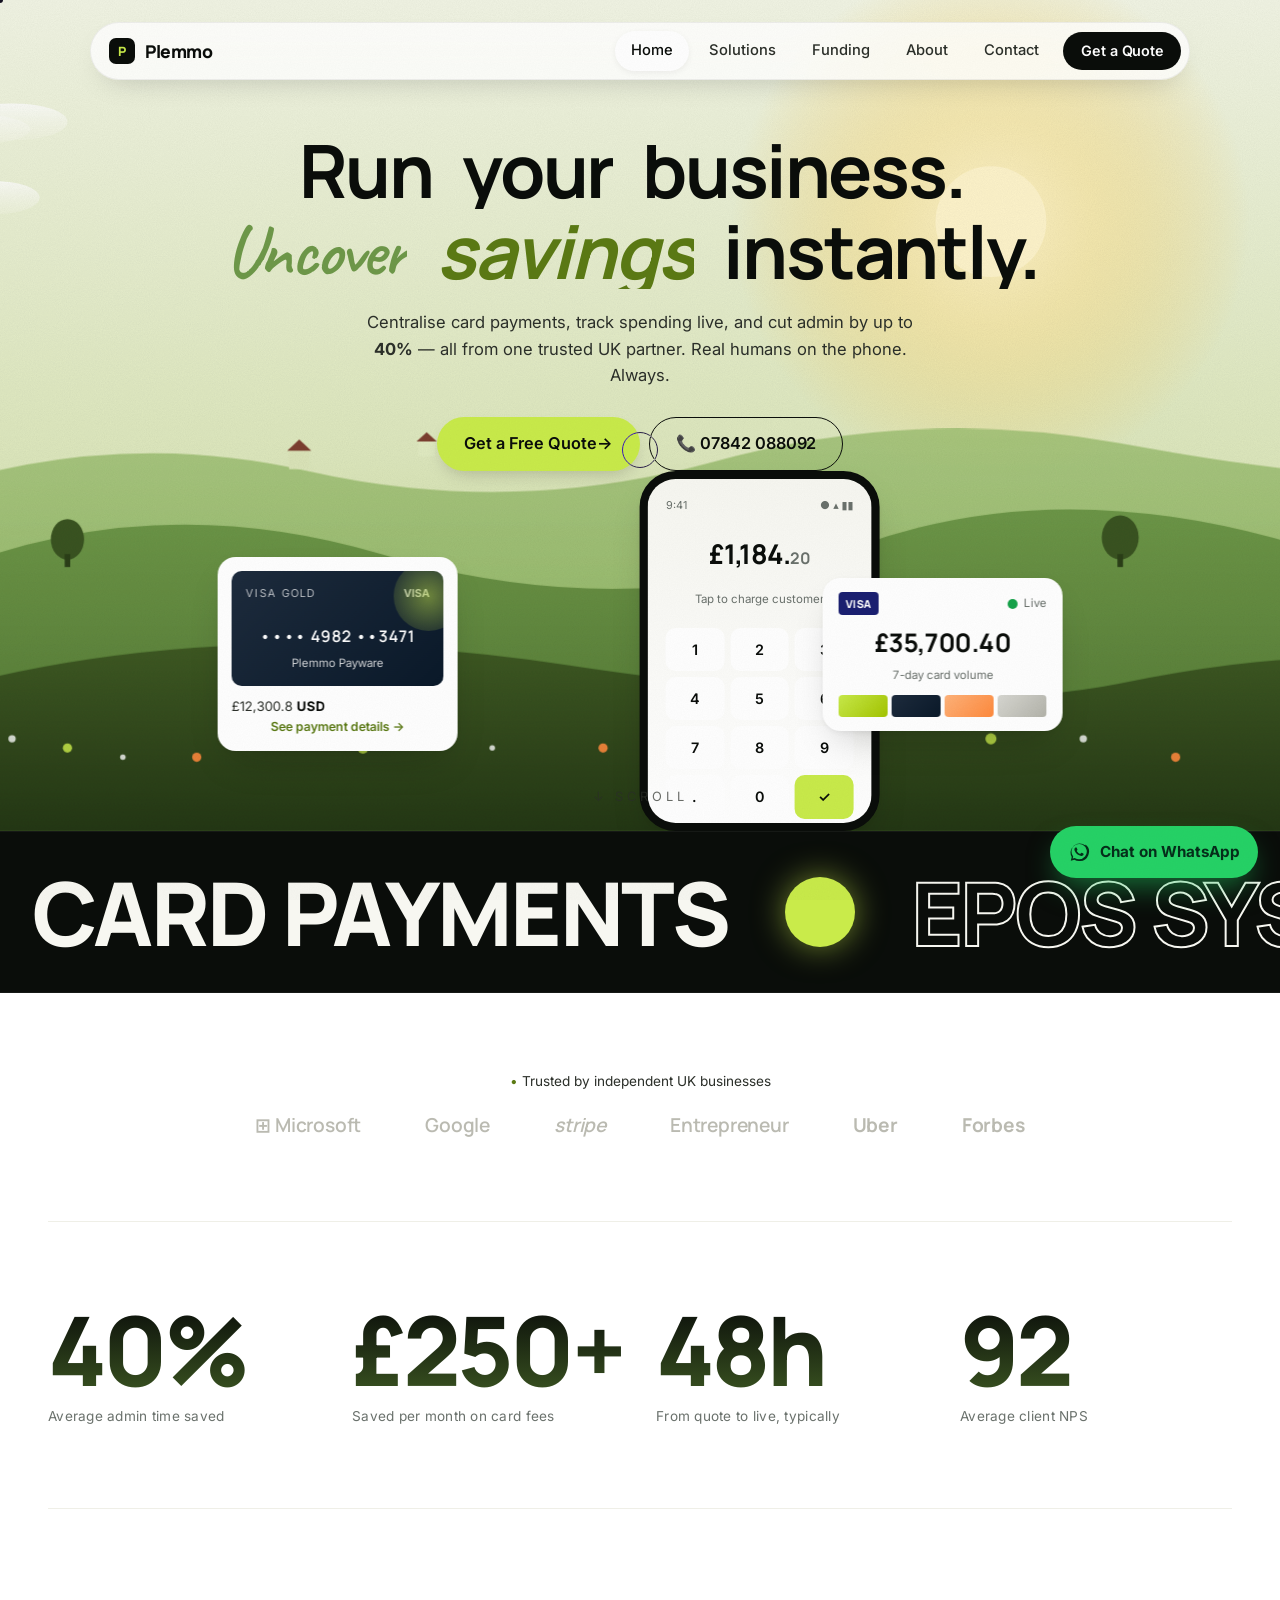
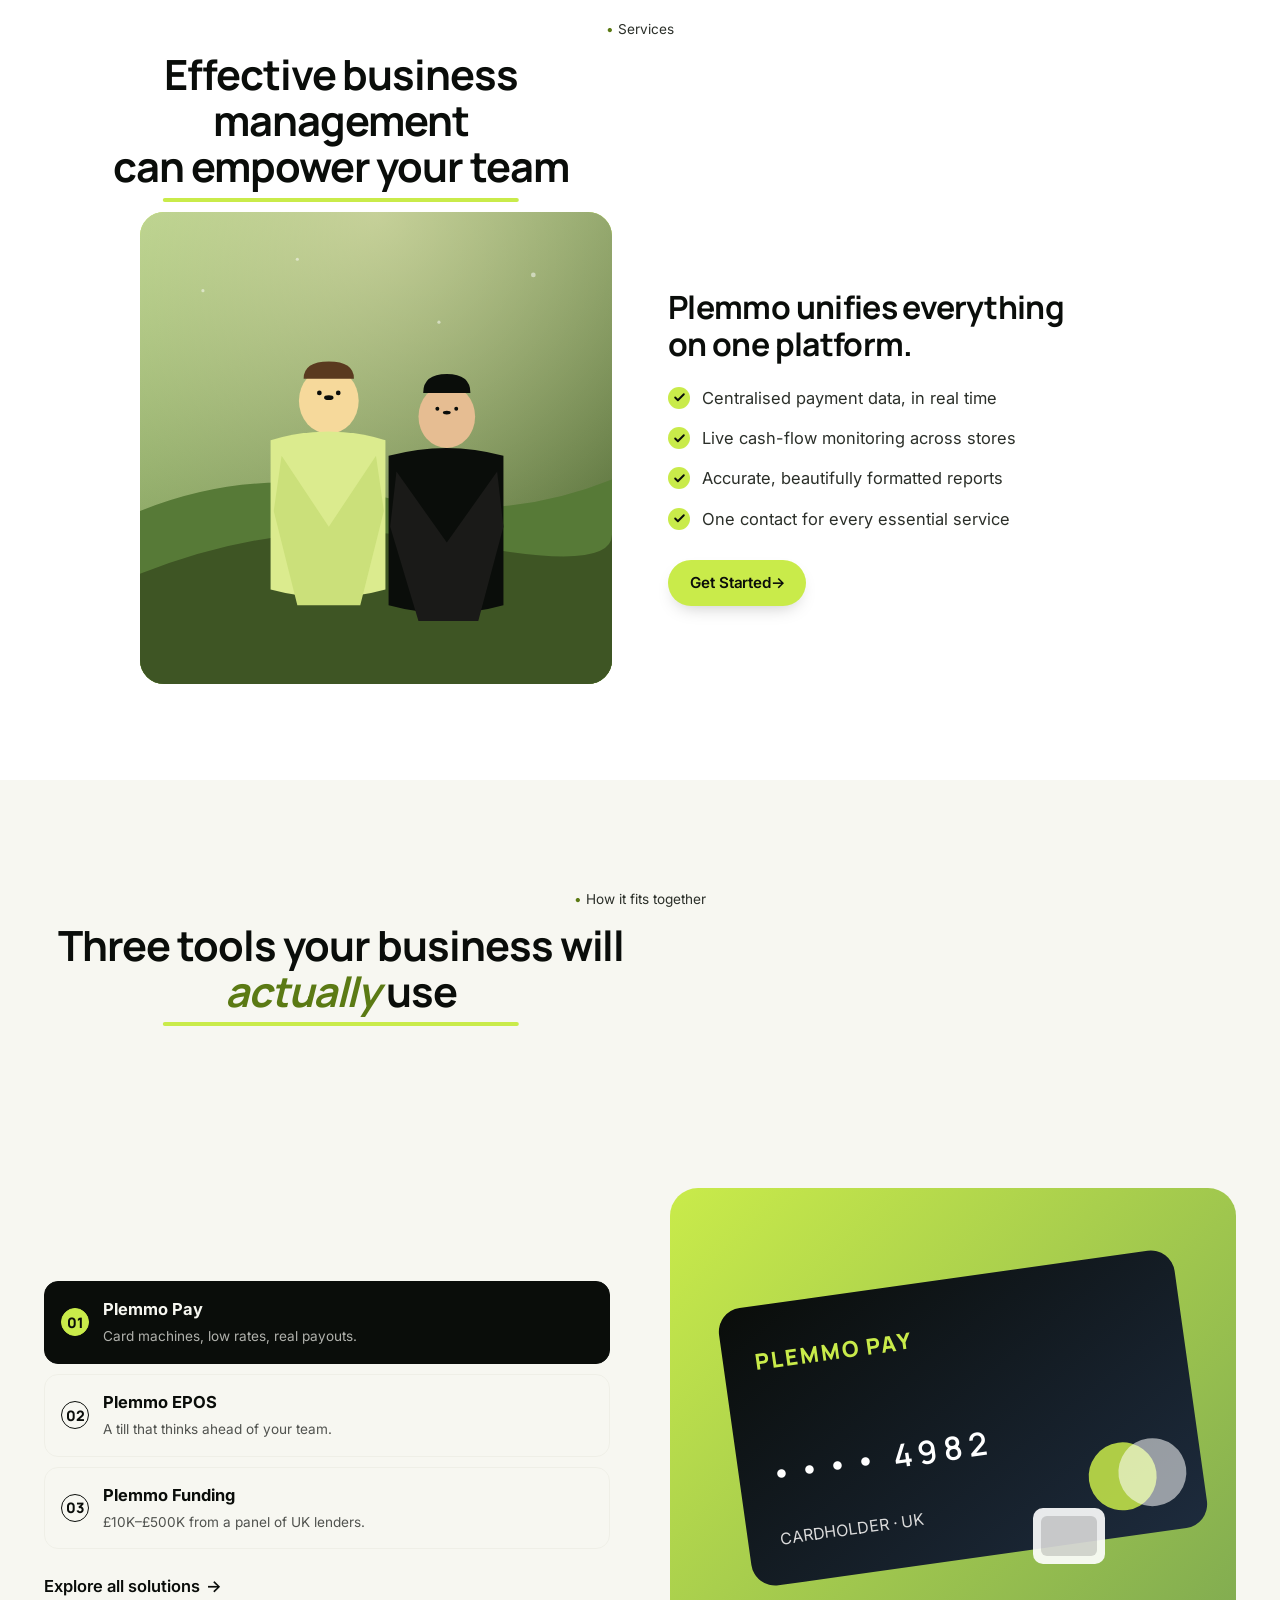
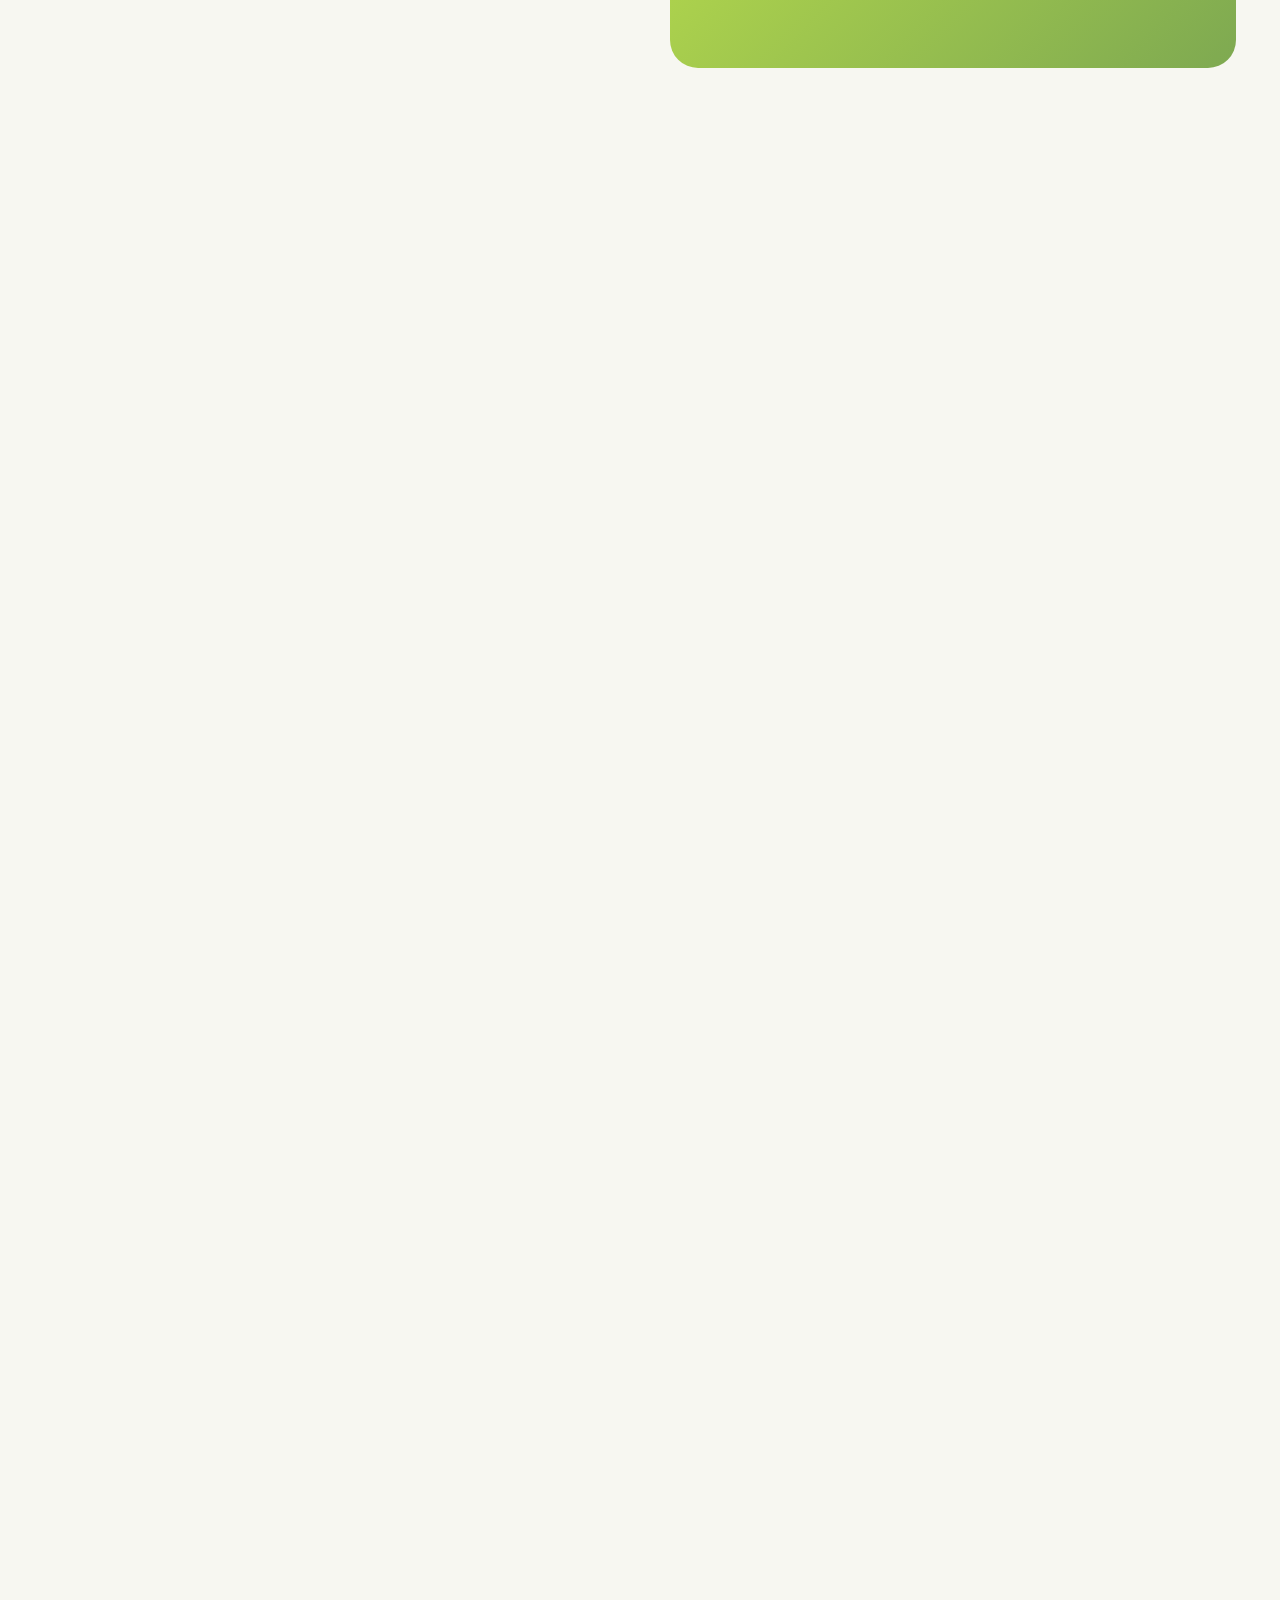
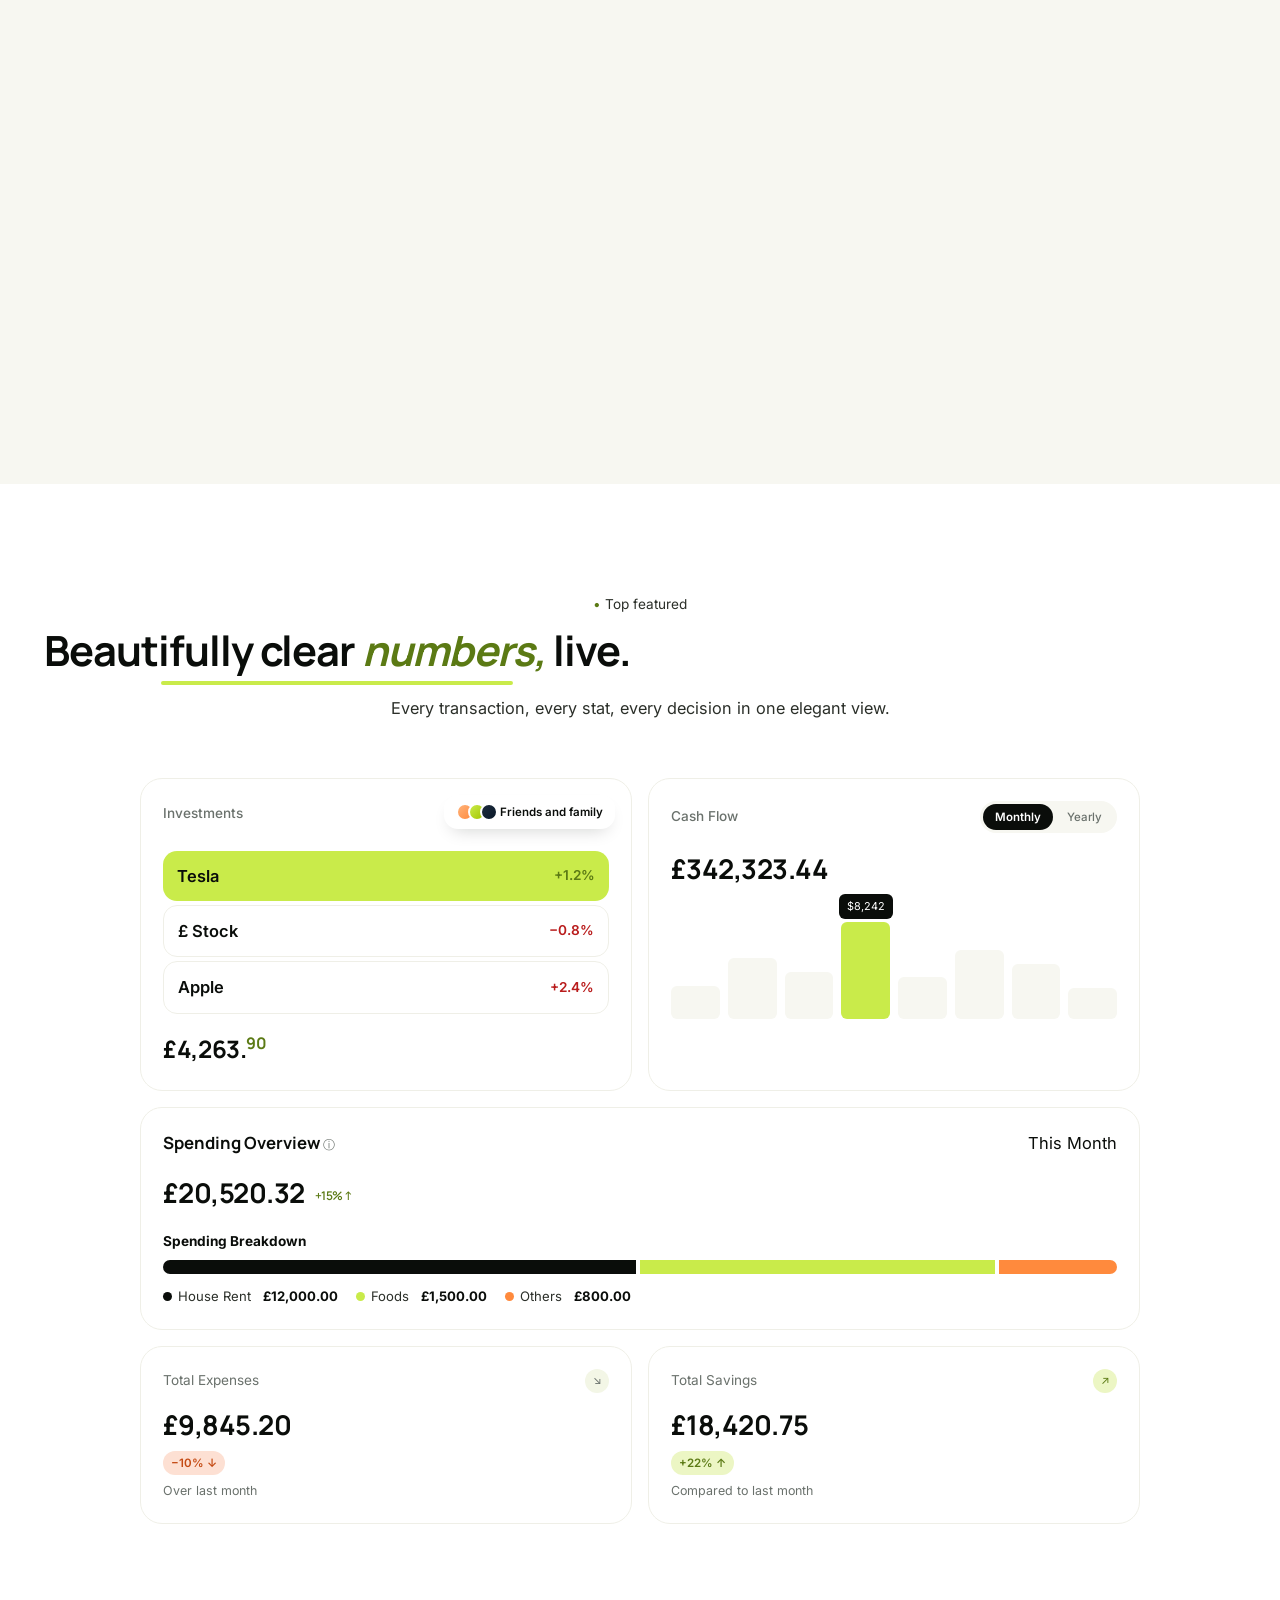
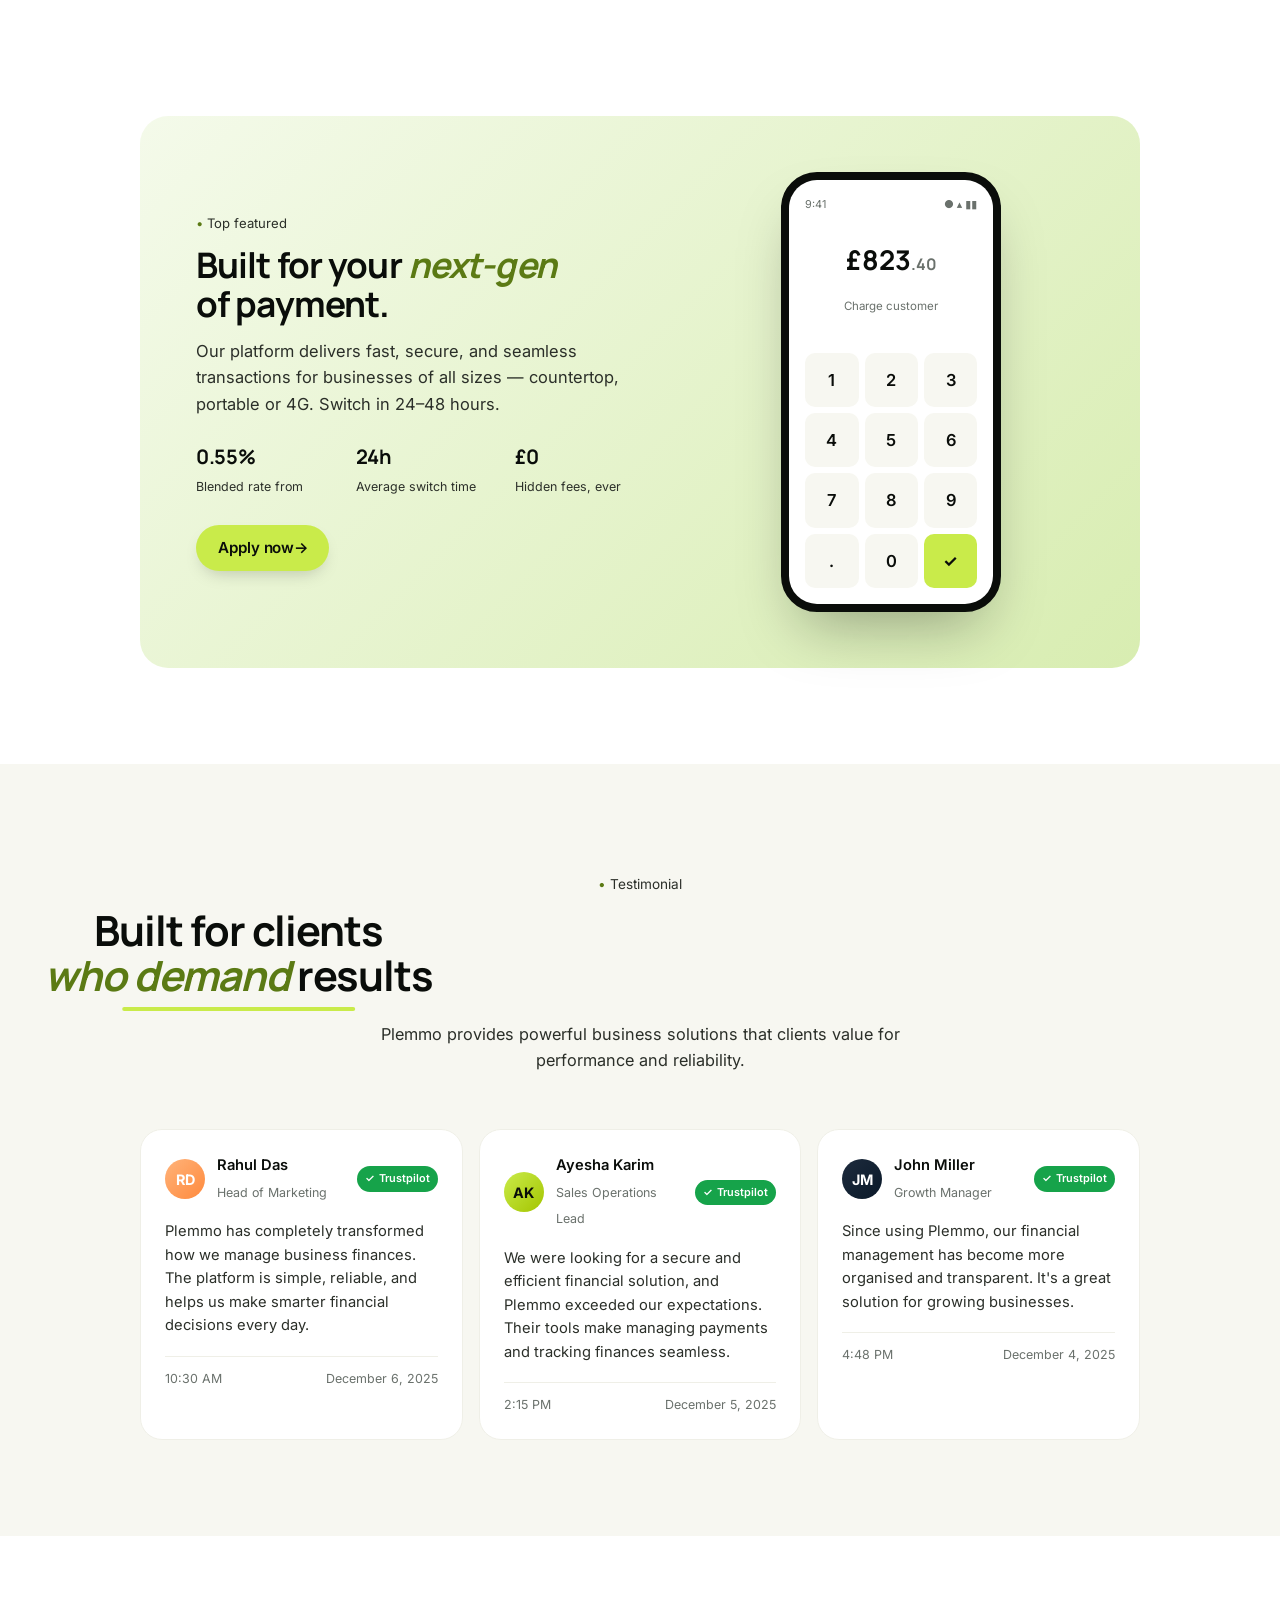
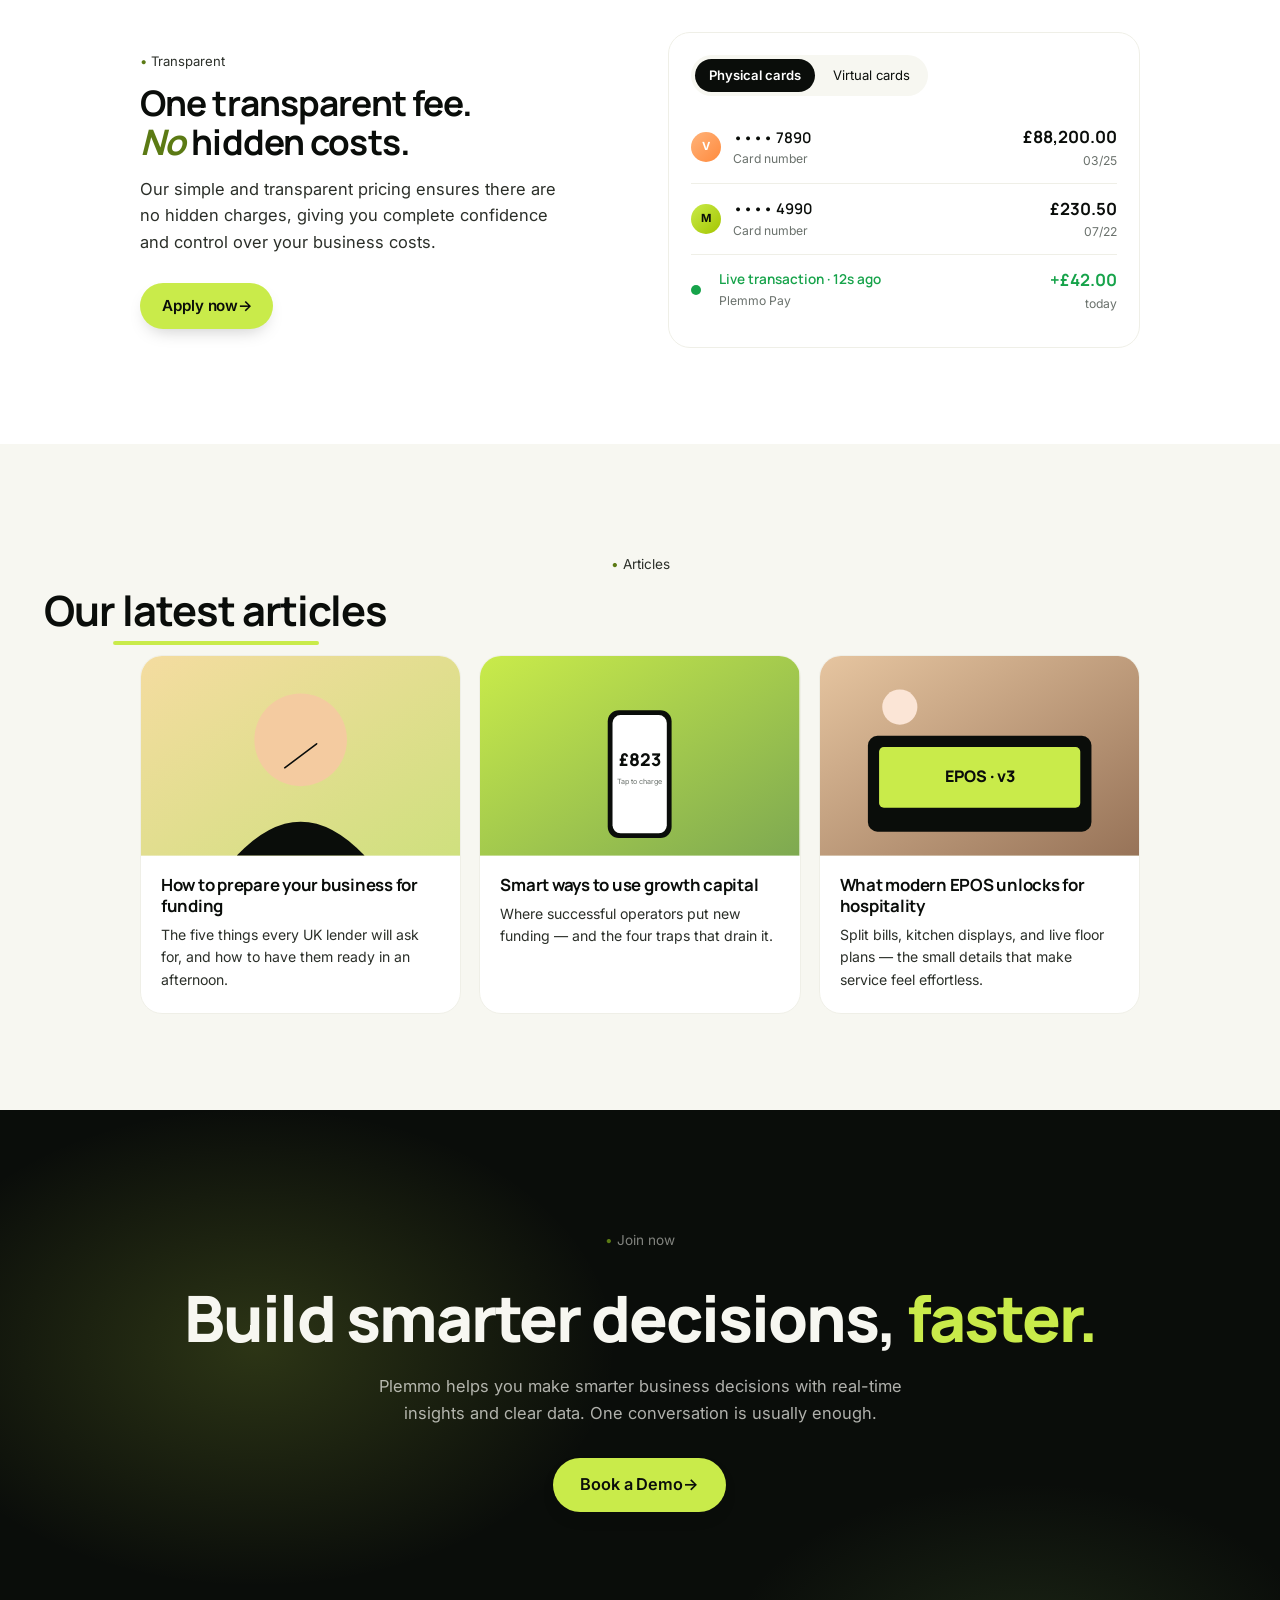
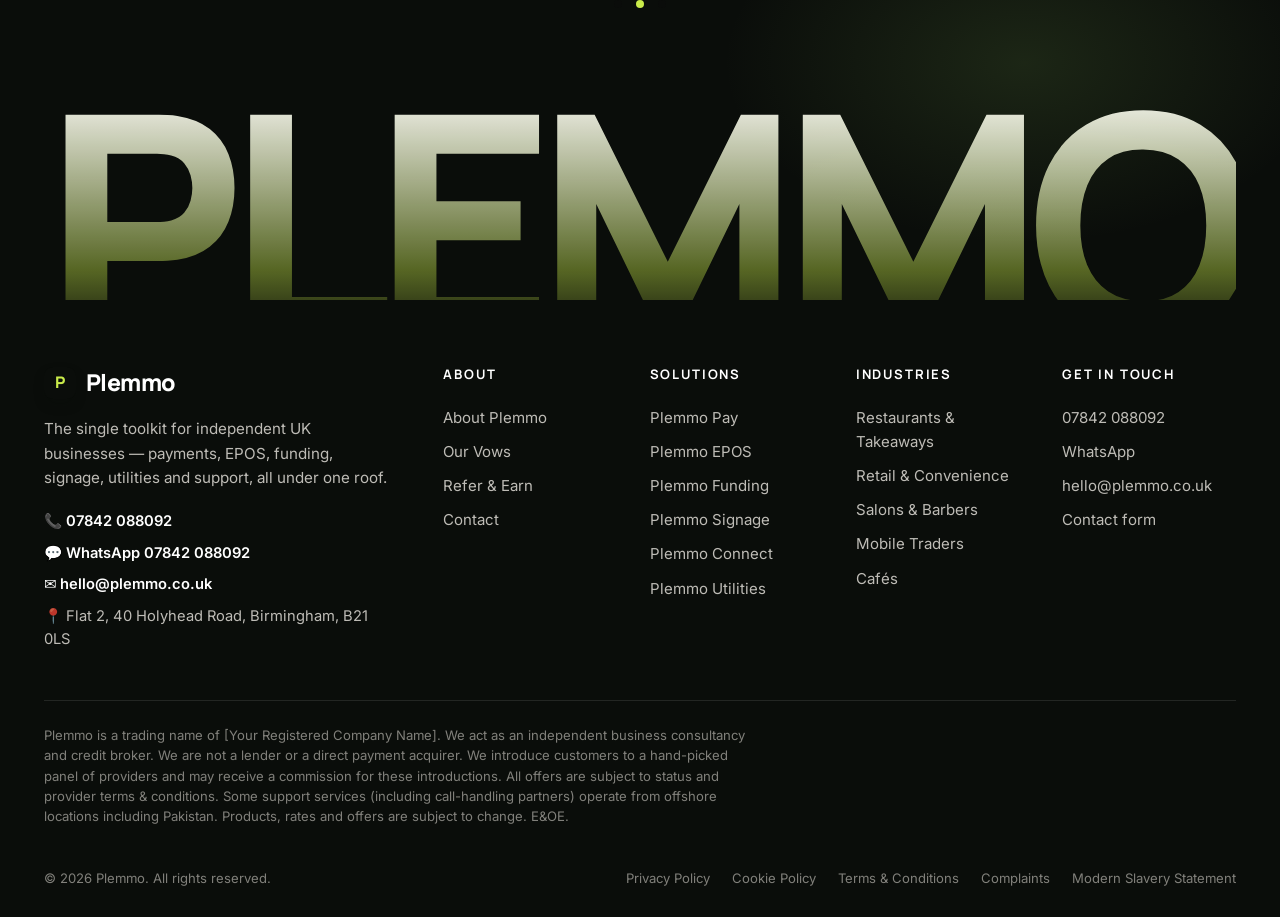
==== commit 817661fd: "Add Framer-style motion + custom artistic detail to homepage Bring the homepage from wireframe-clean" ====
--- a/index.html
+++ b/index.html
@@ -7,45 +7,139 @@
     <meta name="description" content="Card payments, EPOS, funding, signage, broadband and energy — all under one roof. Real human help. Save up to 40% and uncover hidden savings instantly." />
     <link rel="preconnect" href="https://fonts.googleapis.com" />
     <link rel="preconnect" href="https://fonts.gstatic.com" crossorigin />
-    <link href="https://fonts.googleapis.com/css2?family=Inter:wght@400;500;600;700&family=Manrope:wght@500;700;800&display=swap" rel="stylesheet" />
+    <link href="https://fonts.googleapis.com/css2?family=Inter:wght@400;500;600;700&family=Manrope:wght@500;700;800&family=Caveat:wght@600;700&display=swap" rel="stylesheet" />
     <link rel="stylesheet" href="styles.css" />
     <link rel="icon" href="data:image/svg+xml,%3Csvg xmlns='http://www.w3.org/2000/svg' viewBox='0 0 32 32'%3E%3Crect width='32' height='32' rx='8' fill='%230a0d0a'/%3E%3Ctext x='16' y='22' text-anchor='middle' font-family='Manrope,sans-serif' font-weight='800' font-size='18' fill='%23c9eb4a'%3EP%3C/text%3E%3C/svg%3E" />
   </head>
   <body>
+    <div class="grain-overlay" aria-hidden="true"></div>
+
     <main>
       <!-- ================== HERO ================== -->
       <section class="fc-hero">
-        <!-- Landscape SVG -->
+        <!-- Landscape scene -->
         <div class="fc-hero-scene" aria-hidden="true">
           <svg viewBox="0 0 1600 900" preserveAspectRatio="xMidYMid slice">
             <defs>
               <linearGradient id="sky" x1="0" y1="0" x2="0" y2="1">
-                <stop offset="0" stop-color="#eef2e2" />
-                <stop offset="1" stop-color="#cfdfa8" />
+                <stop offset="0" stop-color="#f3f6e6" />
+                <stop offset=".55" stop-color="#dfe9be" />
+                <stop offset="1" stop-color="#bbd087" />
               </linearGradient>
-              <linearGradient id="hill1" x1="0" y1="0" x2="0" y2="1">
-                <stop offset="0" stop-color="#9bbf6c" />
-                <stop offset="1" stop-color="#7ea951" />
+              <radialGradient id="sun" cx=".5" cy=".5" r=".5">
+                <stop offset="0" stop-color="#fff5cc" />
+                <stop offset=".4" stop-color="#fae6a0" stop-opacity=".7" />
+                <stop offset="1" stop-color="#f4cf60" stop-opacity="0" />
+              </radialGradient>
+              <linearGradient id="hillFar" x1="0" y1="0" x2="0" y2="1">
+                <stop offset="0" stop-color="#9ec172" />
+                <stop offset="1" stop-color="#7ba551" />
               </linearGradient>
-              <linearGradient id="hill2" x1="0" y1="0" x2="0" y2="1">
+              <linearGradient id="hillMid" x1="0" y1="0" x2="0" y2="1">
                 <stop offset="0" stop-color="#6e9849" />
-                <stop offset="1" stop-color="#577a37" />
+                <stop offset="1" stop-color="#4f7430" />
               </linearGradient>
-              <linearGradient id="hill3" x1="0" y1="0" x2="0" y2="1">
-                <stop offset="0" stop-color="#4d6b2e" />
-                <stop offset="1" stop-color="#3a5421" />
+              <linearGradient id="hillNear" x1="0" y1="0" x2="0" y2="1">
+                <stop offset="0" stop-color="#3f5a23" />
+                <stop offset="1" stop-color="#243815" />
               </linearGradient>
-              <filter id="grain"><feTurbulence type="fractalNoise" baseFrequency="0.9" numOctaves="2" /><feColorMatrix values="0 0 0 0 0  0 0 0 0 0  0 0 0 0 0  0 0 0 0.04 0" /></filter>
+              <linearGradient id="cloud" x1="0" y1="0" x2="0" y2="1">
+                <stop offset="0" stop-color="#ffffff" stop-opacity=".95"/>
+                <stop offset="1" stop-color="#f5f7e7" stop-opacity=".4"/>
+              </linearGradient>
+              <filter id="grainh"><feTurbulence type="fractalNoise" baseFrequency=".9" numOctaves="2" /><feColorMatrix values="0 0 0 0 0  0 0 0 0 0  0 0 0 0 0  0 0 0 .05 0" /></filter>
             </defs>
+
+            <!-- Sky -->
             <rect width="1600" height="900" fill="url(#sky)" />
-            <!-- distant hills -->
-            <path d="M0 540 Q 200 460 400 510 T 800 500 T 1200 480 T 1600 510 V900 H0Z" fill="url(#hill1)" opacity=".75" />
-            <!-- mid hills -->
-            <path d="M0 640 Q 250 540 500 600 T 1000 590 T 1600 620 V900 H0Z" fill="url(#hill2)" />
-            <!-- foreground hill -->
-            <path d="M0 760 Q 300 660 700 720 T 1300 740 T 1600 720 V900 H0Z" fill="url(#hill3)" />
-            <!-- subtle grain -->
-            <rect width="1600" height="900" filter="url(#grain)" />
+
+            <!-- Sun glow -->
+            <g class="sun-glow">
+              <circle cx="1180" cy="240" r="280" fill="url(#sun)" />
+              <circle cx="1180" cy="240" r="60" fill="#fff5cc" />
+            </g>
+
+            <!-- Birds -->
+            <g class="bird">
+              <path d="M0 0 q8 -6 16 0 q8 -6 16 0" stroke="#0a0d0a" stroke-width="2.4" fill="none" stroke-linecap="round" transform="translate(0 220)" />
+            </g>
+            <g class="bird bird-2">
+              <path d="M0 0 q6 -5 12 0 q6 -5 12 0" stroke="#0a0d0a" stroke-width="2" fill="none" stroke-linecap="round" transform="translate(0 280)" />
+            </g>
+            <g class="bird bird-3">
+              <path d="M0 0 q5 -4 10 0 q5 -4 10 0" stroke="#0a0d0a" stroke-width="1.8" fill="none" stroke-linecap="round" transform="translate(0 180)" />
+            </g>
+
+            <!-- Clouds -->
+            <g class="cloud" transform="translate(0 140)">
+              <ellipse cx="60" cy="0" rx="80" ry="18" fill="url(#cloud)" />
+              <ellipse cx="120" cy="-8" rx="60" ry="20" fill="url(#cloud)" />
+            </g>
+            <g class="cloud cloud-2" transform="translate(0 220)">
+              <ellipse cx="40" cy="0" rx="60" ry="14" fill="url(#cloud)" />
+              <ellipse cx="100" cy="-6" rx="50" ry="18" fill="url(#cloud)" />
+            </g>
+            <g class="cloud cloud-3" transform="translate(0 320)">
+              <ellipse cx="20" cy="0" rx="46" ry="12" fill="url(#cloud)" />
+            </g>
+
+            <!-- Distant hills with parallax -->
+            <g data-parallax=".3" data-parallax-scroll="0.05">
+              <path d="M0 540 Q 220 460 440 510 T 880 500 T 1320 480 T 1600 510 V900 H0Z" fill="url(#hillFar)" opacity=".82" />
+              <!-- houses on far hill -->
+              <g transform="translate(420 488)">
+                <rect x="0" y="0" width="22" height="20" fill="#dde6ba" />
+                <polygon points="-2,0 24,0 11,-12" fill="#7d3f30" />
+              </g>
+              <g transform="translate(560 478)">
+                <rect x="0" y="0" width="18" height="16" fill="#e3edc4" />
+                <polygon points="-2,0 20,0 9,-10" fill="#7d3f30" />
+              </g>
+            </g>
+
+            <!-- Mid hills -->
+            <g data-parallax=".5" data-parallax-scroll="0.1">
+              <path d="M0 640 Q 250 520 520 600 T 1040 590 T 1600 620 V900 H0Z" fill="url(#hillMid)" />
+              <!-- trees -->
+              <g transform="translate(180 600)" fill="#3a5421">
+                <ellipse cx="0" cy="-16" rx="18" ry="22" /><rect x="-3" y="0" width="6" height="14" fill="#2b3f18" />
+              </g>
+              <g transform="translate(950 590)" fill="#3a5421">
+                <ellipse cx="0" cy="-14" rx="14" ry="18" /><rect x="-3" y="0" width="6" height="12" fill="#2b3f18" />
+              </g>
+              <g transform="translate(1320 600)" fill="#3a5421">
+                <ellipse cx="0" cy="-18" rx="20" ry="24" /><rect x="-3" y="0" width="6" height="14" fill="#2b3f18" />
+              </g>
+            </g>
+
+            <!-- Foreground hill with grass tufts -->
+            <g data-parallax=".75" data-parallax-scroll="0.15">
+              <path d="M0 760 Q 320 660 720 720 T 1320 740 T 1600 720 V900 H0Z" fill="url(#hillNear)" />
+              <!-- flowers/grass -->
+              <g fill="#fff" opacity=".8">
+                <circle cx="120" cy="800" r="4" />
+                <circle cx="240" cy="820" r="3" />
+                <circle cx="380" cy="790" r="4" />
+                <circle cx="640" cy="810" r="3" />
+                <circle cx="820" cy="790" r="4" />
+                <circle cx="1040" cy="820" r="3" />
+                <circle cx="1280" cy="800" r="4" />
+              </g>
+              <g fill="#c9eb4a" opacity=".85">
+                <circle cx="180" cy="810" r="5" />
+                <circle cx="500" cy="810" r="6" />
+                <circle cx="900" cy="820" r="5" />
+                <circle cx="1180" cy="800" r="6" />
+              </g>
+              <g fill="#ff8a3d" opacity=".9">
+                <circle cx="320" cy="820" r="5" />
+                <circle cx="760" cy="810" r="5" />
+                <circle cx="1380" cy="820" r="5" />
+              </g>
+            </g>
+
+            <!-- Grain -->
+            <rect width="1600" height="900" filter="url(#grainh)" opacity=".7" />
           </svg>
         </div>
 
@@ -60,53 +154,42 @@
               <a href="about.html">About</a>
               <a href="contact.html">Contact</a>
             </div>
-            <a class="btn btn-dark" href="https://wa.me/447842088092?text=Hi%2C%20I%27d%20like%20a%20free%20quote." target="_blank" rel="noopener">Get a Quote</a>
-            <button class="fc-nav-toggle" aria-label="Toggle menu" aria-expanded="false" aria-controls="mobile-menu"><span></span><span></span><span></span></button>
+            <a class="btn btn-dark magnetic" data-magnetic=".25" href="https://wa.me/447842088092?text=Hi%2C%20I%27d%20like%20a%20free%20quote." target="_blank" rel="noopener"><span class="magnetic-inner">Get a Quote</span></a>
+            <button class="fc-nav-toggle" aria-label="Toggle menu" aria-expanded="false"><span></span><span></span><span></span></button>
           </div>
         </nav>
 
         <div class="container fc-hero-inner">
-          <h1 class="reveal">
-            Run your business.<br />
-            Uncover savings <span class="accent">instantly.</span>
-          </h1>
-          <p class="fc-hero-sub reveal" style="--delay:80ms">
-            Centralise card payments, track spending live, and cut admin by up to
-            40% — all from one trusted UK partner. Real humans on the phone, always.
+          <h1 class="kinetic" data-text="Run your business. {script:Uncover} {italic:savings} instantly."></h1>
+
+          <p class="fc-hero-sub reveal-up" style="--delay:600ms">
+            Centralise card payments, track spending live, and cut admin by up
+            to <strong>40%</strong> — all from one trusted UK partner. Real
+            humans on the phone. Always.
           </p>
-          <div class="fc-hero-cta reveal" style="--delay:160ms">
-            <a class="btn btn-primary btn-lg" href="https://wa.me/447842088092?text=Hi%2C%20I%27d%20like%20a%20free%20quote." target="_blank" rel="noopener">
-              Get a Free Quote
-              <span class="btn-arrow" aria-hidden="true">→</span>
+          <div class="fc-hero-cta reveal-up" style="--delay:760ms">
+            <a class="btn btn-primary btn-lg glow magnetic" data-magnetic=".4" href="https://wa.me/447842088092?text=Hi%2C%20I%27d%20like%20a%20free%20quote." target="_blank" rel="noopener">
+              <span class="magnetic-inner">Get a Free Quote <span class="btn-arrow" aria-hidden="true">→</span></span>
             </a>
-          </div>
-
-          <!-- Floating cards -->
+            <a class="btn btn-ghost btn-lg" href="tel:07842088092">📞 07842 088092</a>
+          </div>
+
+          <!-- Floating cards with 3D tilt + parallax -->
           <div class="fc-floats" aria-hidden="true">
-            <!-- Visa Gold card -->
-            <div class="fc-card fc-card-pay">
+            <div class="fc-card fc-card-pay" data-tilt="14" data-parallax=".4">
               <div class="pay-card">
-                <div class="pay-net">
-                  <span>Visa Gold</span>
-                  <span style="font-weight:700;letter-spacing:0">VISA</span>
-                </div>
+                <div class="pay-net"><span>Visa Gold</span><span style="font-weight:700;letter-spacing:0">VISA</span></div>
                 <div class="pay-num">•••• 4982 ••3471</div>
                 <div class="pay-name">Plemmo Payware</div>
               </div>
-              <div class="pay-meta">
-                <span>£12,300.8 <strong>USD</strong></span>
-              </div>
+              <div class="pay-meta"><span>£12,300.8 <strong>USD</strong></span></div>
               <div class="pay-link">See payment details →</div>
             </div>
 
-            <!-- Phone -->
-            <div class="fc-card fc-card-phone">
+            <div class="fc-card fc-card-phone" data-tilt="8" data-parallax=".2">
               <div class="fc-phone-screen">
-                <div class="fc-phone-bar">
-                  <span>9:41</span>
-                  <span>● ▴ ▮▮</span>
-                </div>
-                <div class="fc-phone-amount">£1,184.20</div>
+                <div class="fc-phone-bar"><span>9:41</span><span>● ▴ ▮▮</span></div>
+                <div class="fc-phone-amount">£1,184.<span style="color:var(--muted);font-size:1rem">20</span></div>
                 <div class="fc-phone-label">Tap to charge customer</div>
                 <div class="fc-phone-keys">
                   <span>1</span><span>2</span><span>3</span>
@@ -117,11 +200,10 @@
               </div>
             </div>
 
-            <!-- Cash flow card -->
-            <div class="fc-card fc-card-cash">
+            <div class="fc-card fc-card-cash" data-tilt="14" data-parallax=".4">
               <div class="cash-row">
                 <span class="visa-mark">VISA</span>
-                <span style="font-size:.72rem;color:var(--muted)">Today</span>
+                <span style="font-size:.72rem;color:var(--muted);display:inline-flex;align-items:center;gap:6px"><span class="notif-dot"></span>Live</span>
               </div>
               <div class="cash-amount">£35,700.40</div>
               <div style="font-size:.72rem;color:var(--muted);margin-top:2px">7-day card volume</div>
@@ -130,13 +212,36 @@
               </div>
             </div>
           </div>
+
+          <span class="hero-whisper" aria-hidden="true">↓ scroll</span>
+        </div>
+      </section>
+
+      <!-- ================== BIG MARQUEE ================== -->
+      <section class="bigmarq" aria-label="What we offer">
+        <div class="bigmarq-track">
+          <div class="bigmarq-row">
+            <span>Card payments</span><span class="blob"></span>
+            <span class="outline">EPOS systems</span><span class="blob"></span>
+            <span>Business funding</span><span class="blob"></span>
+            <span class="outline">Signage</span><span class="blob"></span>
+            <span>Utilities</span><span class="blob"></span>
+            <span class="outline">Call handling</span><span class="blob"></span>
+            <span>Card payments</span><span class="blob"></span>
+            <span class="outline">EPOS systems</span><span class="blob"></span>
+            <span>Business funding</span><span class="blob"></span>
+            <span class="outline">Signage</span><span class="blob"></span>
+            <span>Utilities</span><span class="blob"></span>
+            <span class="outline">Call handling</span><span class="blob"></span>
+          </div>
         </div>
       </section>
 
       <!-- ================== LOGO STRIP ================== -->
       <section class="fc-logos">
         <div class="container">
-          <div class="fc-logos-track">
+          <p class="fc-eyebrow reveal-up" style="margin-bottom:18px">Trusted by independent UK businesses</p>
+          <div class="fc-logos-track reveal-up" style="--delay:120ms">
             <span style="font-weight:600">⊞ Microsoft</span>
             <span>Google</span>
             <span style="font-style:italic">stripe</span>
@@ -147,79 +252,241 @@
         </div>
       </section>
 
+      <!-- ================== BIG STATS ================== -->
+      <section style="padding: 0 24px;">
+        <div class="container">
+          <div class="bigstat-row">
+            <div class="bigstat-cell reveal-up">
+              <div class="bigstat" data-to="40" data-suffix="%">0%</div>
+              <div class="lbl">Average admin time saved</div>
+            </div>
+            <div class="bigstat-cell reveal-up" style="--delay:80ms">
+              <div class="bigstat" data-to="250" data-prefix="£" data-suffix="+">£0</div>
+              <div class="lbl">Saved per month on card fees</div>
+            </div>
+            <div class="bigstat-cell reveal-up" style="--delay:160ms">
+              <div class="bigstat" data-to="48" data-suffix="h">0h</div>
+              <div class="lbl">From quote to live, typically</div>
+            </div>
+            <div class="bigstat-cell reveal-up" style="--delay:240ms">
+              <div class="bigstat" data-to="92">0</div>
+              <div class="lbl">Average client NPS</div>
+            </div>
+          </div>
+        </div>
+      </section>
+
       <!-- ================== EFFECTIVE MANAGEMENT ================== -->
       <section class="fc-section">
         <div class="container">
-          <p class="fc-eyebrow reveal">Services</p>
-          <h2 class="fc-headline reveal" style="--delay:60ms">
+          <p class="fc-eyebrow reveal-up">Services</p>
+          <h2 class="fc-headline under reveal-up" style="--delay:60ms">
             Effective business management<br />can empower your team
           </h2>
           <div class="fc-feature">
-            <div class="fc-feature-img reveal">
+            <div class="fc-feature-img reveal-up" data-tilt="6">
               <svg viewBox="0 0 600 600" preserveAspectRatio="xMidYMid slice" aria-hidden="true">
                 <defs>
-                  <linearGradient id="bg2" x1="0" y1="0" x2="1" y2="1">
-                    <stop offset="0" stop-color="#7ea951" />
+                  <linearGradient id="bgF" x1="0" y1="0" x2="1" y2="1">
+                    <stop offset="0" stop-color="#a8c97c" />
                     <stop offset="1" stop-color="#3a5421" />
                   </linearGradient>
+                  <radialGradient id="rim" cx=".5" cy="0" r="1">
+                    <stop offset="0" stop-color="#fff5cc" stop-opacity=".5"/>
+                    <stop offset="1" stop-color="#fff5cc" stop-opacity="0"/>
+                  </radialGradient>
                 </defs>
-                <rect width="600" height="600" fill="url(#bg2)" />
-                <!-- soft hill in background -->
-                <path d="M0 380 Q 150 320 300 360 T 600 340 V600 H0Z" fill="#577a37" />
-                <path d="M0 460 Q 200 380 400 420 T 600 410 V600 H0Z" fill="#3e5524" />
-                <!-- two figures (silhouettes) -->
-                <g transform="translate(200 180)">
-                  <!-- person 1 in yellow jacket -->
-                  <ellipse cx="60" cy="60" rx="38" ry="40" fill="#f4dca0" />
-                  <path d="M-10 110 Q 60 90 130 110 V260 Q 60 270 -10 260 Z" fill="#cfe07e" />
-                  <ellipse cx="60" cy="55" rx="6" ry="3" fill="#0a0d0a" />
-                  <ellipse cx="48" cy="50" rx="3" ry="3" fill="#0a0d0a" />
-                  <ellipse cx="72" cy="50" rx="3" ry="3" fill="#0a0d0a" />
+                <rect width="600" height="600" fill="url(#bgF)"/>
+                <rect width="600" height="600" fill="url(#rim)"/>
+                <!-- background hills -->
+                <path d="M0 380 Q 150 320 300 360 T 600 340 V600 H0Z" fill="#577a37"/>
+                <path d="M0 460 Q 200 380 400 420 T 600 410 V600 H0Z" fill="#3e5524"/>
+                <!-- two figures -->
+                <g transform="translate(180 180)">
+                  <!-- person 1 yellow jacket -->
+                  <ellipse cx="60" cy="60" rx="38" ry="42" fill="#f6d99b"/>
+                  <path d="M-14 110 Q 60 88 132 110 V300 Q 60 320 -14 300 Z" fill="#dbeb8e"/>
+                  <path d="M0 130 L60 220 L120 130 L130 200 L100 320 L20 320 L-10 200 Z" fill="#cbe07a"/>
+                  <ellipse cx="60" cy="56" rx="6" ry="3" fill="#0a0d0a"/>
+                  <ellipse cx="48" cy="50" rx="3" ry="3" fill="#0a0d0a"/>
+                  <ellipse cx="72" cy="50" rx="3" ry="3" fill="#0a0d0a"/>
+                  <path d="M28 32 q0 -22 32 -22 q32 0 32 22" fill="#5a3a1f"/>
                 </g>
                 <g transform="translate(330 200)">
-                  <!-- person 2 -->
-                  <ellipse cx="60" cy="60" rx="36" ry="38" fill="#e0bd92" />
-                  <path d="M-10 110 Q 60 90 130 110 V260 Q 60 270 -10 260 Z" fill="#0a0d0a" />
-                  <ellipse cx="60" cy="55" rx="5" ry="2.5" fill="#0a0d0a" />
-                  <ellipse cx="48" cy="50" rx="2.5" ry="2.5" fill="#0a0d0a" />
-                  <ellipse cx="72" cy="50" rx="2.5" ry="2.5" fill="#0a0d0a" />
+                  <ellipse cx="60" cy="60" rx="36" ry="40" fill="#e6bd92"/>
+                  <path d="M-14 110 Q 60 90 132 110 V300 Q 60 320 -14 300 Z" fill="#0a0d0a"/>
+                  <path d="M-4 130 L60 220 L124 130 L132 200 L100 320 L24 320 L-12 200 Z" fill="#1a1a18"/>
+                  <ellipse cx="60" cy="55" rx="5" ry="2.5" fill="#0a0d0a"/>
+                  <ellipse cx="48" cy="50" rx="2.5" ry="2.5" fill="#0a0d0a"/>
+                  <ellipse cx="72" cy="50" rx="2.5" ry="2.5" fill="#0a0d0a"/>
+                  <path d="M30 30 q0 -24 30 -24 q30 0 30 24" fill="#0a0d0a"/>
+                </g>
+                <!-- light flecks -->
+                <g fill="#fff" opacity=".5">
+                  <circle cx="80" cy="100" r="2"/>
+                  <circle cx="500" cy="80" r="3"/>
+                  <circle cx="380" cy="140" r="2"/>
+                  <circle cx="200" cy="60" r="2"/>
                 </g>
               </svg>
             </div>
-            <div class="reveal" style="--delay:80ms">
+            <div class="reveal-up" style="--delay:80ms">
               <h3>Plemmo unifies everything <br />on one platform.</h3>
               <ul class="fc-feature-list">
-                <li>Centralised payment data</li>
-                <li>Live cash-flow monitoring</li>
-                <li>Accurate, real-time reports</li>
+                <li>Centralised payment data, in real time</li>
+                <li>Live cash-flow monitoring across stores</li>
+                <li>Accurate, beautifully formatted reports</li>
+                <li>One contact for every essential service</li>
               </ul>
-              <a class="btn btn-primary" href="card-machines.html">
-                Get Started
-                <span class="btn-arrow" aria-hidden="true">→</span>
+              <a class="btn btn-primary magnetic" data-magnetic=".35" href="card-machines.html">
+                <span class="magnetic-inner">Get Started <span class="btn-arrow" aria-hidden="true">→</span></span>
               </a>
             </div>
           </div>
         </div>
       </section>
 
-      <!-- ================== DASHBOARD MOCKUPS ================== -->
+      <!-- ================== STICKY SCROLL SHOWCASE ================== -->
       <section class="fc-section fc-section-tint">
         <div class="container">
-          <p class="fc-eyebrow reveal">Top Featured</p>
-          <h2 class="fc-headline reveal" style="--delay:60ms">
-            Effective business management<br />can empower your team
+          <p class="fc-eyebrow reveal-up">How it fits together</p>
+          <h2 class="fc-headline under reveal-up" style="--delay:60ms;margin-bottom:48px">
+            Three tools your business will <em style="color:var(--accent-deep)">actually</em> use
           </h2>
-          <p class="fc-subhead reveal" style="--delay:120ms">
-            Plemmo helps independent UK businesses make smarter decisions, control expenses, and plan for sustainable growth.
+        </div>
+        <div class="container sticky-show">
+          <div class="sticky-show-inner">
+            <div class="copy">
+              <div class="indicators">
+                <div class="indicator is-active">
+                  <span class="num">01</span>
+                  <div>
+                    <strong style="display:block">Plemmo Pay</strong>
+                    <span style="font-size:.85rem;opacity:.7">Card machines, low rates, real payouts.</span>
+                  </div>
+                </div>
+                <div class="indicator">
+                  <span class="num">02</span>
+                  <div>
+                    <strong style="display:block">Plemmo EPOS</strong>
+                    <span style="font-size:.85rem;opacity:.7">A till that thinks ahead of your team.</span>
+                  </div>
+                </div>
+                <div class="indicator">
+                  <span class="num">03</span>
+                  <div>
+                    <strong style="display:block">Plemmo Funding</strong>
+                    <span style="font-size:.85rem;opacity:.7">£10K–£500K from a panel of UK lenders.</span>
+                  </div>
+                </div>
+              </div>
+              <a class="link-arrow" href="card-machines.html" style="margin-top:24px;display:inline-flex">Explore all solutions <span class="arr">→</span></a>
+            </div>
+
+            <div class="panels">
+              <!-- Panel 1: Pay -->
+              <div class="panel is-active" style="background: linear-gradient(135deg, #c9eb4a, #7ea951)">
+                <svg viewBox="0 0 600 480" preserveAspectRatio="xMidYMid slice" style="position:absolute;inset:0;width:100%;height:100%">
+                  <defs>
+                    <linearGradient id="cardG" x1="0" y1="0" x2="1" y2="1">
+                      <stop offset="0" stop-color="#0a0d0a"/><stop offset="1" stop-color="#1d2b3d"/>
+                    </linearGradient>
+                  </defs>
+                  <!-- big card -->
+                  <g transform="translate(80 90) rotate(-8 230 140)">
+                    <rect width="460" height="280" rx="24" fill="url(#cardG)"/>
+                    <text x="32" y="64" fill="#c9eb4a" font-family="Manrope" font-weight="800" font-size="22" letter-spacing="2">PLEMMO PAY</text>
+                    <text x="32" y="180" fill="#fff" font-family="Manrope" font-weight="600" font-size="32" letter-spacing="6">•••• 4982</text>
+                    <text x="32" y="240" fill="#dadada" font-family="Inter" font-size="16">CARDHOLDER · UK</text>
+                    <circle cx="380" cy="220" r="34" fill="#c9eb4a" opacity=".85"/>
+                    <circle cx="410" cy="220" r="34" fill="#fff" opacity=".55"/>
+                  </g>
+                  <!-- chip -->
+                  <g transform="translate(380 320)">
+                    <rect width="72" height="56" rx="10" fill="#fff" opacity=".9"/>
+                    <rect x="8" y="8" width="56" height="40" rx="6" fill="#0a0d0a" opacity=".15"/>
+                  </g>
+                </svg>
+              </div>
+
+              <!-- Panel 2: EPOS -->
+              <div class="panel" style="background: linear-gradient(135deg, #1d2b3d, #0a0d0a)">
+                <svg viewBox="0 0 600 480" preserveAspectRatio="xMidYMid slice" style="position:absolute;inset:0;width:100%;height:100%">
+                  <!-- till body -->
+                  <rect x="120" y="80" width="360" height="280" rx="18" fill="#1a1a17"/>
+                  <rect x="138" y="98" width="324" height="244" rx="10" fill="#f7f7f1"/>
+                  <!-- screen content -->
+                  <rect x="158" y="120" width="200" height="14" rx="3" fill="#0a0d0a"/>
+                  <rect x="158" y="146" width="160" height="10" rx="3" fill="#a8aca0"/>
+                  <g transform="translate(158 180)">
+                    <rect width="120" height="40" rx="6" fill="#c9eb4a"/>
+                    <text x="14" y="26" font-family="Manrope" font-weight="700" font-size="16" fill="#0a0d0a">£12.50</text>
+                  </g>
+                  <g transform="translate(290 180)">
+                    <rect width="120" height="40" rx="6" fill="#f0f0e8"/>
+                    <text x="14" y="26" font-family="Manrope" font-weight="700" font-size="16" fill="#0a0d0a">£8.20</text>
+                  </g>
+                  <rect x="158" y="232" width="290" height="10" rx="3" fill="#e0e0d8"/>
+                  <rect x="158" y="252" width="240" height="10" rx="3" fill="#e0e0d8"/>
+                  <rect x="158" y="282" width="290" height="44" rx="8" fill="#0a0d0a"/>
+                  <text x="180" y="312" font-family="Manrope" font-weight="700" font-size="18" fill="#c9eb4a">Charge £20.70 →</text>
+                  <!-- stand -->
+                  <rect x="240" y="370" width="120" height="14" fill="#1a1a17"/>
+                  <rect x="180" y="384" width="240" height="20" rx="4" fill="#1a1a17"/>
+                </svg>
+              </div>
+
+              <!-- Panel 3: Funding -->
+              <div class="panel" style="background: linear-gradient(135deg, #f7f7f1, #ddead8)">
+                <svg viewBox="0 0 600 480" preserveAspectRatio="xMidYMid slice" style="position:absolute;inset:0;width:100%;height:100%">
+                  <!-- card stack -->
+                  <g transform="translate(110 90)">
+                    <rect width="380" height="80" rx="14" fill="#fff" stroke="#e5e6df"/>
+                    <circle cx="40" cy="40" r="18" fill="#c9eb4a"/>
+                    <text x="76" y="36" font-family="Manrope" font-weight="700" font-size="16" fill="#0a0d0a">iwoca · £25,000</text>
+                    <text x="76" y="56" font-family="Inter" font-size="13" fill="#6a716c">12 months · APR 9.4%</text>
+                    <text x="316" y="46" font-family="Manrope" font-weight="800" font-size="20" fill="#0a0d0a">→</text>
+                  </g>
+                  <g transform="translate(110 190)">
+                    <rect width="380" height="80" rx="14" fill="#0a0d0a"/>
+                    <circle cx="40" cy="40" r="18" fill="#c9eb4a"/>
+                    <text x="76" y="36" font-family="Manrope" font-weight="700" font-size="16" fill="#fff">YouLend · £40,000</text>
+                    <text x="76" y="56" font-family="Inter" font-size="13" fill="#a8aca0">Revenue-based · flexible</text>
+                    <text x="316" y="46" font-family="Manrope" font-weight="800" font-size="20" fill="#c9eb4a">→</text>
+                  </g>
+                  <g transform="translate(110 290)">
+                    <rect width="380" height="80" rx="14" fill="#fff" stroke="#e5e6df"/>
+                    <circle cx="40" cy="40" r="18" fill="#ff8a3d"/>
+                    <text x="76" y="36" font-family="Manrope" font-weight="700" font-size="16" fill="#0a0d0a">Funding Circle · £75,000</text>
+                    <text x="76" y="56" font-family="Inter" font-size="13" fill="#6a716c">36 months · APR 7.1%</text>
+                    <text x="316" y="46" font-family="Manrope" font-weight="800" font-size="20" fill="#0a0d0a">→</text>
+                  </g>
+                  <!-- floating bubble -->
+                  <g transform="translate(440 50)">
+                    <circle r="34" fill="#c9eb4a"/>
+                    <text x="0" y="6" text-anchor="middle" font-family="Manrope" font-weight="800" font-size="14" fill="#0a0d0a">3 offers</text>
+                  </g>
+                </svg>
+              </div>
+            </div>
+          </div>
+        </div>
+      </section>
+
+      <!-- ================== DASHBOARD MOCKUPS ================== -->
+      <section class="fc-section">
+        <div class="container">
+          <p class="fc-eyebrow reveal-up">Top featured</p>
+          <h2 class="fc-headline under reveal-up" style="--delay:60ms">
+            Beautifully clear <em style="color:var(--accent-deep)">numbers,</em> live.
+          </h2>
+          <p class="fc-subhead reveal-up" style="--delay:120ms">
+            Every transaction, every stat, every decision in one elegant view.
           </p>
 
           <div class="fc-dash">
-            <!-- Investments / Stocks card -->
-            <div class="mock mock-investments reveal">
-              <div class="mock-row">
-                <span>Investments</span>
-                <span class="arr">↗</span>
-              </div>
+            <div class="mock mock-investments grad-border spotlight reveal-up" data-tilt="3">
+              <div class="mock-row"><span>Investments</span><span class="arr">↗</span></div>
               <div class="stocks">
                 <div class="stock"><span>Tesla</span><span class="pct">+1.2%</span></div>
                 <div class="stock"><span>£ Stock</span><span class="pct">−0.8%</span></div>
@@ -232,40 +499,32 @@
               <div class="big-amount">£4,263.<span class="small">90</span></div>
             </div>
 
-            <!-- Cash flow card -->
-            <div class="mock mock-cashflow reveal" style="--delay:80ms">
+            <div class="mock mock-cashflow chart-anim spotlight reveal-up" data-tilt="3" style="--delay:80ms">
               <div class="mock-row">
                 <span>Cash Flow</span>
                 <span class="toggle"><span class="on">Monthly</span><span>Yearly</span></span>
               </div>
               <div class="total">£342,323.44</div>
               <div class="chart">
-                <div class="bar" style="height: 30%"></div>
-                <div class="bar" style="height: 55%"></div>
-                <div class="bar" style="height: 42%"></div>
-                <div class="bar lit" style="height: 88%"></div>
-                <div class="bar" style="height: 38%"></div>
-                <div class="bar" style="height: 62%"></div>
-                <div class="bar" style="height: 50%"></div>
-                <div class="bar" style="height: 28%"></div>
-              </div>
-            </div>
-
-            <!-- Spending Overview (full width) -->
-            <div class="mock mock-spend reveal" style="--delay:160ms">
+                <div class="bar" style="height: 30%;--i:0"></div>
+                <div class="bar" style="height: 55%;--i:1"></div>
+                <div class="bar" style="height: 42%;--i:2"></div>
+                <div class="bar lit" style="height: 88%;--i:3"></div>
+                <div class="bar" style="height: 38%;--i:4"></div>
+                <div class="bar" style="height: 62%;--i:5"></div>
+                <div class="bar" style="height: 50%;--i:6"></div>
+                <div class="bar" style="height: 28%;--i:7"></div>
+              </div>
+            </div>
+
+            <div class="mock mock-spend spotlight reveal-up" style="--delay:160ms">
               <div class="top">
                 <h4>Spending Overview <span style="color:var(--muted);font-weight:500;font-size:.78rem">ⓘ</span></h4>
                 <span class="toggle"><span class="on">This Month</span></span>
               </div>
               <div class="amount">£20,520.32 <span class="delta">+15% ↑</span></div>
-              <div class="label-row">
-                <span><strong>Spending Breakdown</strong></span>
-              </div>
-              <div class="breakdown">
-                <div class="b1"></div>
-                <div class="b2"></div>
-                <div class="b3"></div>
-              </div>
+              <div class="label-row"><span><strong>Spending Breakdown</strong></span></div>
+              <div class="breakdown"><div class="b1"></div><div class="b2"></div><div class="b3"></div></div>
               <div class="legend">
                 <span>House Rent <strong style="color:var(--ink);margin-left:6px">£12,000.00</strong></span>
                 <span class="l2">Foods <strong style="color:var(--ink);margin-left:6px">£1,500.00</strong></span>
@@ -273,15 +532,14 @@
               </div>
             </div>
 
-            <!-- Two stat tiles -->
-            <div class="mock-stats reveal" style="--delay:200ms">
-              <div class="mock-stat">
+            <div class="mock-stats reveal-up" style="--delay:200ms">
+              <div class="mock-stat spotlight" data-tilt="2">
                 <div class="row"><span>Total Expenses</span><span class="arr" style="background:var(--bg-tint);width:24px;height:24px;border-radius:50%;display:grid;place-items:center;font-size:.7rem">↘</span></div>
                 <div class="num">£9,845.20</div>
                 <span class="delta dn">−10% ↓</span>
                 <div style="font-size:.78rem;color:var(--muted);margin-top:6px">Over last month</div>
               </div>
-              <div class="mock-stat">
+              <div class="mock-stat spotlight" data-tilt="2">
                 <div class="row"><span>Total Savings</span><span class="arr" style="background:var(--accent-soft);width:24px;height:24px;border-radius:50%;display:grid;place-items:center;font-size:.7rem;color:var(--accent-deep)">↗</span></div>
                 <div class="num">£18,420.75</div>
                 <span class="delta up">+22% ↑</span>
@@ -295,28 +553,18 @@
       <!-- ================== PAYMENT SHOWCASE ================== -->
       <section class="fc-section">
         <div class="container">
-          <div class="fc-payshow reveal">
+          <div class="fc-payshow reveal-up" data-tilt="3">
             <div>
-              <p class="ey">Top Featured</p>
-              <h3>Built for your next-gen<br />of payment.</h3>
-              <p>Our platform delivers fast, secure, and seamless transactions for businesses of all sizes — countertop, portable or 4G.</p>
+              <p class="ey">Top featured</p>
+              <h3>Built for your <em style="color:var(--accent-deep)">next-gen</em><br />of payment.</h3>
+              <p>Our platform delivers fast, secure, and seamless transactions for businesses of all sizes — countertop, portable or 4G. Switch in 24–48 hours.</p>
               <div class="fc-payshow-stats">
-                <div>
-                  <div class="stat">Up to 2.9%</div>
-                  <span class="lbl">card top-up fees</span>
-                </div>
-                <div>
-                  <div class="stat">Up to 1% / 0S</div>
-                  <span class="lbl">card transaction fee</span>
-                </div>
-                <div>
-                  <div class="stat">Up to 40$</div>
-                  <span class="lbl">monthly card fee</span>
-                </div>
-              </div>
-              <a class="btn btn-primary" href="card-machines.html">
-                Apply now
-                <span class="btn-arrow" aria-hidden="true">→</span>
+                <div><div class="stat">0.55%</div><span class="lbl">Blended rate from</span></div>
+                <div><div class="stat">24h</div><span class="lbl">Average switch time</span></div>
+                <div><div class="stat">£0</div><span class="lbl">Hidden fees, ever</span></div>
+              </div>
+              <a class="btn btn-primary magnetic" data-magnetic=".35" href="card-machines.html">
+                <span class="magnetic-inner">Apply now <span class="btn-arrow" aria-hidden="true">→</span></span>
               </a>
             </div>
             <div class="phone">
@@ -347,15 +595,15 @@
       <!-- ================== TESTIMONIALS ================== -->
       <section class="fc-section fc-section-tint">
         <div class="container">
-          <p class="fc-eyebrow reveal">Testimonial</p>
-          <h2 class="fc-headline reveal" style="--delay:60ms">
-            Built for clients<br />who demand results
+          <p class="fc-eyebrow reveal-up">Testimonial</p>
+          <h2 class="fc-headline under reveal-up" style="--delay:60ms">
+            Built for clients<br /><em style="color:var(--accent-deep)">who demand</em> results
           </h2>
-          <p class="fc-subhead reveal" style="--delay:120ms">
-            Plemmo provides powerful business solutions that clients value for performance and reliability. Manage your business with confidence.
+          <p class="fc-subhead reveal-up" style="--delay:120ms">
+            Plemmo provides powerful business solutions that clients value for performance and reliability.
           </p>
           <div class="fc-testimonials">
-            <article class="fc-testimonial reveal">
+            <article class="fc-testimonial spotlight reveal-up" data-tilt="3">
               <div class="head">
                 <div class="av">RD</div>
                 <div class="who"><strong>Rahul Das</strong><span>Head of Marketing</span></div>
@@ -364,7 +612,7 @@
               <p>Plemmo has completely transformed how we manage business finances. The platform is simple, reliable, and helps us make smarter financial decisions every day.</p>
               <div class="meta"><span>10:30 AM</span><span>December 6, 2025</span></div>
             </article>
-            <article class="fc-testimonial reveal" style="--delay:80ms">
+            <article class="fc-testimonial spotlight reveal-up" data-tilt="3" style="--delay:80ms">
               <div class="head">
                 <div class="av b">AK</div>
                 <div class="who"><strong>Ayesha Karim</strong><span>Sales Operations Lead</span></div>
@@ -373,7 +621,7 @@
               <p>We were looking for a secure and efficient financial solution, and Plemmo exceeded our expectations. Their tools make managing payments and tracking finances seamless.</p>
               <div class="meta"><span>2:15 PM</span><span>December 5, 2025</span></div>
             </article>
-            <article class="fc-testimonial reveal" style="--delay:160ms">
+            <article class="fc-testimonial spotlight reveal-up" data-tilt="3" style="--delay:160ms">
               <div class="head">
                 <div class="av c">JM</div>
                 <div class="who"><strong>John Miller</strong><span>Growth Manager</span></div>
@@ -390,16 +638,15 @@
       <section class="fc-section">
         <div class="container">
           <div class="fc-fee">
-            <div class="reveal">
+            <div class="reveal-up">
               <p class="ey">Transparent</p>
-              <h3>One transparent fee. <br />No hidden costs.</h3>
+              <h3>One transparent fee. <br /><em style="color:var(--accent-deep)">No</em> hidden costs.</h3>
               <p>Our simple and transparent pricing ensures there are no hidden charges, giving you complete confidence and control over your business costs.</p>
-              <a class="btn btn-primary" href="contact.html">
-                Apply now
-                <span class="btn-arrow" aria-hidden="true">→</span>
+              <a class="btn btn-primary magnetic" data-magnetic=".35" href="contact.html">
+                <span class="magnetic-inner">Apply now <span class="btn-arrow" aria-hidden="true">→</span></span>
               </a>
             </div>
-            <div class="fc-fee-card reveal" style="--delay:80ms">
+            <div class="fc-fee-card grad-border spotlight reveal-up" data-tilt="4" style="--delay:80ms">
               <div class="fc-fee-toggle">
                 <span class="on">Physical cards</span>
                 <span>Virtual cards</span>
@@ -407,28 +654,23 @@
               <div class="fc-fee-row">
                 <div class="left">
                   <div class="av">V</div>
-                  <div>
-                    <div class="num">•••• 7890</div>
-                    <div class="lbl">Card number</div>
-                  </div>
+                  <div><div class="num">•••• 7890</div><div class="lbl">Card number</div></div>
                 </div>
-                <div class="right">
-                  <div class="amt">£88,200.00</div>
-                  <div class="date">03/25</div>
-                </div>
+                <div class="right"><div class="amt">£88,200.00</div><div class="date">03/25</div></div>
               </div>
               <div class="fc-fee-row">
                 <div class="left">
                   <div class="av alt">M</div>
-                  <div>
-                    <div class="num">•••• 4990</div>
-                    <div class="lbl">Card number</div>
-                  </div>
+                  <div><div class="num">•••• 4990</div><div class="lbl">Card number</div></div>
                 </div>
-                <div class="right">
-                  <div class="amt">£230.50</div>
-                  <div class="date">07/22</div>
+                <div class="right"><div class="amt">£230.50</div><div class="date">07/22</div></div>
+              </div>
+              <div class="fc-fee-row">
+                <div class="left">
+                  <span class="notif-dot"></span>
+                  <div style="margin-left:6px"><div class="num" style="font-size:.85rem;color:var(--success)">Live transaction · 12s ago</div><div class="lbl">Plemmo Pay</div></div>
                 </div>
+                <div class="right"><div class="amt" style="color:var(--success)">+£42.00</div><div class="date">today</div></div>
               </div>
             </div>
           </div>
@@ -438,115 +680,91 @@
       <!-- ================== ARTICLES ================== -->
       <section class="fc-section fc-section-tint">
         <div class="container">
-          <p class="fc-eyebrow reveal">Articles</p>
-          <h2 class="fc-headline reveal" style="--delay:60ms">Our latest articles</h2>
+          <p class="fc-eyebrow reveal-up">Articles</p>
+          <h2 class="fc-headline under reveal-up" style="--delay:60ms">Our latest articles</h2>
           <div class="fc-articles">
-            <a class="fc-article reveal" href="funding.html">
+            <a class="fc-article spotlight reveal-up" href="funding.html" data-tilt="4">
               <div class="fc-article-img">
                 <svg viewBox="0 0 400 250" preserveAspectRatio="xMidYMid slice" aria-hidden="true">
                   <defs>
-                    <linearGradient id="a1" x1="0" y1="0" x2="1" y2="1">
+                    <linearGradient id="aA" x1="0" y1="0" x2="1" y2="1">
                       <stop offset="0" stop-color="#f4dca0"/><stop offset="1" stop-color="#cfe07e"/>
                     </linearGradient>
                   </defs>
-                  <rect width="400" height="250" fill="url(#a1)"/>
-                  <circle cx="200" cy="115" r="55" fill="#f4cba0"/>
-                  <path d="M120 250 Q 200 170 280 250 Z" fill="#0a0d0a"/>
+                  <rect width="400" height="250" fill="url(#aA)"/>
+                  <circle cx="200" cy="105" r="58" fill="#f4cba0"/>
+                  <path d="M120 250 Q 200 165 280 250 Z" fill="#0a0d0a"/>
+                  <g transform="translate(180 140)" stroke="#0a0d0a" stroke-width="2" fill="none">
+                    <path d="M0 0 L40 -30" stroke-linecap="round"/>
+                  </g>
                 </svg>
               </div>
               <div class="fc-article-body">
-                <h4>How to prepare you business for funding</h4>
-                <p>Streamline software projects, sprints, tasks, and bug tracking. Here's how to get started.</p>
+                <h4>How to prepare your business for funding</h4>
+                <p>The five things every UK lender will ask for, and how to have them ready in an afternoon.</p>
               </div>
             </a>
-            <a class="fc-article reveal" href="card-machines.html" style="--delay:80ms">
+            <a class="fc-article spotlight reveal-up" href="card-machines.html" style="--delay:80ms" data-tilt="4">
               <div class="fc-article-img">
                 <svg viewBox="0 0 400 250" preserveAspectRatio="xMidYMid slice" aria-hidden="true">
                   <defs>
-                    <linearGradient id="a2" x1="0" y1="0" x2="1" y2="1">
+                    <linearGradient id="aB" x1="0" y1="0" x2="1" y2="1">
                       <stop offset="0" stop-color="#c9eb4a"/><stop offset="1" stop-color="#7ea951"/>
                     </linearGradient>
                   </defs>
-                  <rect width="400" height="250" fill="url(#a2)"/>
-                  <rect x="160" y="80" width="80" height="140" rx="14" fill="#0a0d0a"/>
-                  <rect x="166" y="86" width="68" height="128" rx="10" fill="#fff"/>
-                  <text x="200" y="160" text-anchor="middle" font-family="Manrope" font-weight="800" font-size="20" fill="#0a0d0a">£823</text>
+                  <rect width="400" height="250" fill="url(#aB)"/>
+                  <rect x="160" y="68" width="80" height="160" rx="14" fill="#0a0d0a"/>
+                  <rect x="166" y="74" width="68" height="148" rx="10" fill="#fff"/>
+                  <text x="200" y="138" text-anchor="middle" font-family="Manrope" font-weight="800" font-size="22" fill="#0a0d0a">£823</text>
+                  <text x="200" y="160" text-anchor="middle" font-family="Inter" font-size="9" fill="#6a716c">Tap to charge</text>
                 </svg>
               </div>
               <div class="fc-article-body">
                 <h4>Smart ways to use growth capital</h4>
-                <p>Streamline software projects, sprints, tasks, and bug tracking. Here's how to get started.</p>
+                <p>Where successful operators put new funding — and the four traps that drain it.</p>
               </div>
             </a>
-            <a class="fc-article reveal" href="epos.html" style="--delay:160ms">
+            <a class="fc-article spotlight reveal-up" href="epos.html" style="--delay:160ms" data-tilt="4">
               <div class="fc-article-img">
                 <svg viewBox="0 0 400 250" preserveAspectRatio="xMidYMid slice" aria-hidden="true">
                   <defs>
-                    <linearGradient id="a3" x1="0" y1="0" x2="1" y2="1">
-                      <stop offset="0" stop-color="#e0bd92"/><stop offset="1" stop-color="#977358"/>
+                    <linearGradient id="aC" x1="0" y1="0" x2="1" y2="1">
+                      <stop offset="0" stop-color="#e6c5a0"/><stop offset="1" stop-color="#977358"/>
                     </linearGradient>
                   </defs>
-                  <rect width="400" height="250" fill="url(#a3)"/>
-                  <rect x="80" y="100" width="240" height="120" rx="10" fill="#0a0d0a"/>
-                  <rect x="92" y="112" width="216" height="80" rx="6" fill="#c9eb4a"/>
-                  <circle cx="100" cy="60" r="22" fill="#fbe5d6"/>
+                  <rect width="400" height="250" fill="url(#aC)"/>
+                  <rect x="60" y="100" width="280" height="120" rx="12" fill="#0a0d0a"/>
+                  <rect x="74" y="114" width="252" height="76" rx="6" fill="#c9eb4a"/>
+                  <circle cx="100" cy="64" r="22" fill="#fbe5d6"/>
+                  <text x="200" y="158" text-anchor="middle" font-family="Manrope" font-weight="800" font-size="20" fill="#0a0d0a">EPOS · v3</text>
                 </svg>
               </div>
               <div class="fc-article-body">
-                <h4>Smart ways to use growth capital</h4>
-                <p>Streamline software projects, sprints, tasks, and bug tracking. Here's how to get started.</p>
+                <h4>What modern EPOS unlocks for hospitality</h4>
+                <p>Split bills, kitchen displays, and live floor plans — the small details that make service feel effortless.</p>
               </div>
             </a>
           </div>
         </div>
       </section>
 
-      <!-- ================== FINAL CTA ================== -->
-      <section class="fc-final">
-        <div class="fc-final-scene" aria-hidden="true">
-          <svg viewBox="0 0 1600 600" preserveAspectRatio="xMidYMax slice">
-            <defs>
-              <linearGradient id="sky2" x1="0" y1="0" x2="0" y2="1">
-                <stop offset="0" stop-color="#f1f5e4"/>
-                <stop offset="1" stop-color="#d8e6b6"/>
-              </linearGradient>
-              <linearGradient id="hillF1" x1="0" y1="0" x2="0" y2="1">
-                <stop offset="0" stop-color="#9bbf6c"/>
-                <stop offset="1" stop-color="#6e9849"/>
-              </linearGradient>
-              <linearGradient id="hillF2" x1="0" y1="0" x2="0" y2="1">
-                <stop offset="0" stop-color="#577a37"/>
-                <stop offset="1" stop-color="#3a5421"/>
-              </linearGradient>
-            </defs>
-            <rect width="1600" height="600" fill="url(#sky2)"/>
-            <path d="M0 280 Q 300 220 600 260 T 1200 250 T 1600 260 V600 H0Z" fill="url(#hillF1)" opacity=".7"/>
-            <path d="M0 380 Q 250 320 600 360 T 1200 350 T 1600 380 V600 H0Z" fill="url(#hillF2)"/>
-            <!-- foreground flowers/grass strokes -->
-            <g opacity=".85">
-              <circle cx="80" cy="500" r="14" fill="#ff8a3d"/>
-              <circle cx="200" cy="540" r="10" fill="#ffb37a"/>
-              <circle cx="320" cy="510" r="12" fill="#c9eb4a"/>
-              <circle cx="500" cy="540" r="14" fill="#ff8a3d"/>
-              <circle cx="700" cy="520" r="10" fill="#fff" opacity=".8"/>
-              <circle cx="900" cy="530" r="12" fill="#ffb37a"/>
-              <circle cx="1100" cy="510" r="14" fill="#c9eb4a"/>
-              <circle cx="1280" cy="540" r="10" fill="#ff8a3d"/>
-              <circle cx="1450" cy="520" r="12" fill="#fff" opacity=".8"/>
-            </g>
-          </svg>
-        </div>
-        <div class="container">
-          <p class="fc-eyebrow reveal">Join Now</p>
-          <h2 class="reveal" style="--delay:60ms">Build smarter<br />decisions, faster</h2>
-          <p class="reveal" style="--delay:120ms">Plemmo helps you make smarter business decisions with real-time insights and clear data. Access the information you need.</p>
-          <div class="reveal" style="--delay:180ms">
-            <a class="btn btn-primary btn-lg" href="https://wa.me/447842088092" target="_blank" rel="noopener">
-              Book a Demo
-              <span class="btn-arrow" aria-hidden="true">→</span>
+      <!-- ================== FINALE ================== -->
+      <section class="finale">
+        <div class="container finale-inner">
+          <p class="fc-eyebrow reveal-up" style="color:rgba(247,247,241,.5)">Join now</p>
+          <h2 class="reveal-up" style="--delay:60ms">
+            Build smarter decisions, <span class="accent">faster.</span>
+          </h2>
+          <p class="reveal-up" style="--delay:140ms">
+            Plemmo helps you make smarter business decisions with real-time insights and clear data. One conversation is usually enough.
+          </p>
+          <div class="reveal-up" style="--delay:220ms">
+            <a class="btn btn-primary btn-lg glow magnetic" data-magnetic=".4" href="https://wa.me/447842088092" target="_blank" rel="noopener">
+              <span class="magnetic-inner">Book a Demo <span class="btn-arrow" aria-hidden="true">→</span></span>
             </a>
           </div>
-          <div class="fc-final-spacer"></div>
+          <div class="section-divider" style="margin-top:64px"><span></span><span></span><span></span></div>
+          <div class="finale-mark reveal-blur" style="--delay:200ms">PLEMMO</div>
         </div>
       </section>
     </main>
@@ -557,60 +775,31 @@
         <div class="footer-top">
           <div>
             <a class="brand" href="index.html"><span class="brand-mark">P</span>Plemmo</a>
-            <p class="footer-blurb">Technology Park<br />B-44 Maca Carlos Street<br />SW20 Barcelona</p>
+            <p class="footer-blurb">The single toolkit for independent UK businesses — payments, EPOS, funding, signage, utilities and support, all under one roof.</p>
             <div class="footer-contacts">
+              <a href="tel:07842088092">📞 07842 088092</a>
+              <a href="https://wa.me/447842088092" target="_blank" rel="noopener">💬 WhatsApp 07842 088092</a>
               <a href="mailto:hello@plemmo.co.uk">✉️ hello@plemmo.co.uk</a>
-              <a href="tel:07842088092">📞 07842 088092</a>
+              <span>📍 Flat 2, 40 Holyhead Road, Birmingham, B21 0LS</span>
             </div>
           </div>
           <div class="footer-cols">
-            <div>
-              <h4>Products</h4>
-              <a href="card-machines.html">Plemmo Pay</a>
-              <a href="epos.html">Payment links</a>
-              <a href="card-machines.html">Plug-ins</a>
-              <a href="utilities.html">Online tracking</a>
-              <a href="card-machines.html">Virtual cards</a>
-              <a href="signage.html">Personal access</a>
-            </div>
-            <div>
-              <h4>Management</h4>
-              <a href="card-machines.html">Multi-currency wallet</a>
-              <a href="funding.html">Investments</a>
-              <a href="card-machines.html">Transfers</a>
-              <a href="utilities.html">Bills</a>
-              <a href="epos.html">eWallet</a>
-              <a href="contact.html">Cashback</a>
-            </div>
-            <div>
-              <h4>Social Media</h4>
-              <a href="#">Facebook</a>
-              <a href="#">LinkedIn</a>
-              <a href="#">Twitter</a>
-            </div>
-            <div>
-              <h4>Solution</h4>
-              <a href="funding.html">Financial</a>
-              <a href="about.html">Invest &amp; CEOs</a>
-              <a href="contact.html">Customer service</a>
-              <a href="about.html">Human resources</a>
-            </div>
+            <div><h4>About</h4><a href="about.html">About Plemmo</a><a href="about.html#vows">Our Vows</a><a href="refer.html">Refer &amp; Earn</a><a href="contact.html">Contact</a></div>
+            <div><h4>Solutions</h4><a href="card-machines.html">Plemmo Pay</a><a href="epos.html">Plemmo EPOS</a><a href="funding.html">Plemmo Funding</a><a href="signage.html">Plemmo Signage</a><a href="call-centre.html">Plemmo Connect</a><a href="utilities.html">Plemmo Utilities</a></div>
+            <div><h4>Industries</h4><a href="#">Restaurants &amp; Takeaways</a><a href="#">Retail &amp; Convenience</a><a href="#">Salons &amp; Barbers</a><a href="#">Mobile Traders</a><a href="#">Cafés</a></div>
+            <div><h4>Get in touch</h4><a href="tel:07842088092">07842 088092</a><a href="https://wa.me/447842088092" target="_blank" rel="noopener">WhatsApp</a><a href="mailto:hello@plemmo.co.uk">hello@plemmo.co.uk</a><a href="contact.html">Contact form</a></div>
           </div>
         </div>
         <p class="footer-legal">Plemmo is a trading name of [Your Registered Company Name]. We act as an independent business consultancy and credit broker. We are not a lender or a direct payment acquirer. We introduce customers to a hand-picked panel of providers and may receive a commission for these introductions. All offers are subject to status and provider terms &amp; conditions. Some support services (including call-handling partners) operate from offshore locations including Pakistan. Products, rates and offers are subject to change. E&amp;OE.</p>
         <div class="footer-base">
-          <span>Copyright 2026 — all rights reserved.</span>
+          <span>© <span id="year">2026</span> Plemmo. All rights reserved.</span>
           <div class="footer-base-links">
-            <a href="#">Privacy</a>
-            <a href="#">Security</a>
-            <a href="#">Terms</a>
-            <a href="#">English</a>
+            <a href="#">Privacy Policy</a><a href="#">Cookie Policy</a><a href="#">Terms &amp; Conditions</a><a href="#">Complaints</a><a href="#">Modern Slavery Statement</a>
           </div>
         </div>
       </div>
     </footer>
 
-    <!-- Floating WhatsApp -->
     <a class="whatsapp-fab" href="https://wa.me/447842088092?text=Hi%2C%20I%27m%20enquiring%20from%20your%20website." target="_blank" rel="noopener" aria-label="Chat on WhatsApp">
       <svg viewBox="0 0 24 24" fill="currentColor" aria-hidden="true"><path d="M19.05 4.91A10 10 0 0 0 4.06 17.59L3 21.5l4-1.05a10 10 0 0 0 4.95 1.27h.01a10 10 0 0 0 7.09-17.81zM12 19.85a8.31 8.31 0 0 1-4.23-1.16l-.3-.18-2.39.63.64-2.32-.2-.31A8.31 8.31 0 1 1 12 19.85zm4.55-6.21c-.25-.13-1.47-.73-1.7-.81-.23-.08-.4-.13-.56.13-.16.25-.65.81-.79.97-.15.16-.29.18-.54.06-.25-.12-1.05-.39-2-1.23-.74-.66-1.24-1.48-1.39-1.73-.15-.25-.02-.39.11-.51.11-.11.25-.29.37-.43.13-.15.17-.25.25-.41.08-.16.04-.31-.02-.43-.06-.13-.56-1.34-.76-1.84-.2-.48-.41-.42-.56-.42h-.48c-.16 0-.43.06-.66.31-.23.25-.86.84-.86 2.05 0 1.21.88 2.38 1.01 2.55.13.16 1.74 2.66 4.22 3.73.59.25 1.05.41 1.41.52.59.19 1.13.16 1.56.1.48-.07 1.47-.6 1.68-1.18.21-.58.21-1.07.15-1.18-.06-.11-.23-.18-.48-.31z"/></svg>
       <span class="label">Chat on WhatsApp</span>
--- a/styles.css
+++ b/styles.css
@@ -1947,3 +1947,561 @@
   .mock-stats { grid-template-columns: 1fr 1fr; }
   .fc-testimonials, .fc-articles { grid-template-columns: 1fr; }
 }
+
+/* =========================================================
+   MOTION & POLISH LAYER (Framer-style)
+   ========================================================= */
+
+:root {
+  --forest: #1a2912;
+  --forest-2: #0f1c08;
+  --moss: #3a5421;
+  --leaf: #6e9849;
+  --lime: var(--accent);
+  --lime-glow: rgba(201, 235, 74, .55);
+  --cream: #f7f7f1;
+  --stone: #d8d8d2;
+  --ease-out: cubic-bezier(.16, 1, .3, 1);
+  --ease-in-out: cubic-bezier(.7, 0, .3, 1);
+}
+
+/* --- Custom cursor --- */
+@media (hover: hover) and (pointer: fine) {
+  body { cursor: none; }
+  a, button, .cursor-target { cursor: none; }
+}
+.cursor-dot, .cursor-ring {
+  position: fixed;
+  top: 0; left: 0;
+  pointer-events: none;
+  z-index: 9999;
+  border-radius: 50%;
+  transition: opacity .25s var(--ease-out), background .2s, transform .15s, width .25s var(--ease-out), height .25s var(--ease-out);
+  will-change: transform, width, height;
+  mix-blend-mode: difference;
+}
+.cursor-dot {
+  width: 6px; height: 6px;
+  background: #fff;
+  transform: translate(-50%, -50%);
+}
+.cursor-ring {
+  width: 36px; height: 36px;
+  border: 1.5px solid #fff;
+  background: transparent;
+  transform: translate(-50%, -50%);
+  transition: transform .12s linear, width .25s var(--ease-out), height .25s var(--ease-out), border-color .2s;
+}
+.cursor-ring.is-hover {
+  width: 64px; height: 64px;
+  border-color: var(--lime);
+  background: rgba(201, 235, 74, .12);
+}
+.cursor-dot.is-hover { opacity: 0; }
+@media (hover: none) {
+  .cursor-dot, .cursor-ring { display: none; }
+}
+
+/* --- Top scroll progress --- */
+.scroll-progress {
+  position: fixed; top: 0; left: 0;
+  height: 3px;
+  background: linear-gradient(90deg, var(--lime), var(--leaf));
+  z-index: 100;
+  width: 0;
+  border-radius: 0 3px 3px 0;
+  box-shadow: 0 0 16px var(--lime-glow);
+  transition: width .08s linear;
+}
+
+/* --- Grain overlay --- */
+.grain-overlay {
+  position: fixed; inset: 0;
+  pointer-events: none;
+  z-index: 95;
+  opacity: .35;
+  mix-blend-mode: multiply;
+  background-image: url("data:image/svg+xml,%3Csvg xmlns='http://www.w3.org/2000/svg' width='200' height='200'%3E%3Cfilter id='n'%3E%3CfeTurbulence type='fractalNoise' baseFrequency='.85' numOctaves='3' stitchTiles='stitch'/%3E%3CfeColorMatrix values='0 0 0 0 0  0 0 0 0 0  0 0 0 0 0  0 0 0 .07 0'/%3E%3C/filter%3E%3Crect width='100%25' height='100%25' filter='url(%23n)'/%3E%3C/svg%3E");
+}
+
+/* --- Kinetic typography --- */
+.kinetic { display: inline-block; }
+.kinetic .word {
+  display: inline-block;
+  overflow: hidden;
+  vertical-align: bottom;
+  margin-right: .22em;
+}
+.kinetic .word .inner {
+  display: inline-block;
+  transform: translateY(110%) rotate(6deg);
+  transition: transform 1s var(--ease-out);
+  transition-delay: var(--d, 0ms);
+}
+.kinetic.is-in .word .inner {
+  transform: translateY(0) rotate(0);
+}
+.kinetic .word.italic .inner {
+  font-style: italic;
+  color: var(--accent-deep);
+}
+.kinetic .word.script .inner {
+  font-family: "Caveat", cursive;
+  font-weight: 600;
+  color: var(--leaf);
+}
+
+/* --- Magnetic button --- */
+.magnetic {
+  display: inline-flex;
+  position: relative;
+  will-change: transform;
+  transition: transform .35s var(--ease-out);
+}
+.magnetic-inner {
+  display: inline-flex;
+  will-change: transform;
+  transition: transform .35s var(--ease-out);
+}
+
+/* --- Pulsing aura on primary CTA --- */
+.btn-primary.glow {
+  position: relative;
+  isolation: isolate;
+  overflow: visible;
+}
+.btn-primary.glow::before {
+  content: "";
+  position: absolute; inset: -4px;
+  border-radius: 999px;
+  background: radial-gradient(closest-side, var(--lime-glow), transparent 70%);
+  opacity: .8;
+  z-index: -1;
+  animation: pulseAura 2.4s var(--ease-in-out) infinite;
+}
+@keyframes pulseAura {
+  0%, 100% { transform: scale(1); opacity: .55; }
+  50% { transform: scale(1.18); opacity: .25; }
+}
+
+/* --- Tilt cards (3D) --- */
+.tilt {
+  transform-style: preserve-3d;
+  transition: transform .4s var(--ease-out), box-shadow .3s;
+  will-change: transform;
+}
+.tilt-inner {
+  transform: translateZ(24px);
+}
+
+/* --- Spotlight cards --- */
+.spotlight {
+  position: relative;
+  isolation: isolate;
+  overflow: hidden;
+}
+.spotlight::before {
+  content: "";
+  position: absolute; inset: 0;
+  background: radial-gradient(420px circle at var(--mx, 50%) var(--my, 50%), rgba(201,235,74,.25), transparent 50%);
+  opacity: 0;
+  transition: opacity .35s var(--ease-out);
+  z-index: 0;
+  pointer-events: none;
+}
+.spotlight:hover::before { opacity: 1; }
+.spotlight > * { position: relative; z-index: 1; }
+
+/* --- Animated gradient border --- */
+.grad-border {
+  position: relative;
+  background: #fff;
+  border-radius: 22px;
+}
+.grad-border::before {
+  content: "";
+  position: absolute; inset: -1px;
+  border-radius: inherit;
+  padding: 1.5px;
+  background: conic-gradient(from var(--ang, 0deg), var(--lime), transparent 30%, var(--leaf), transparent 60%, var(--lime));
+  -webkit-mask: linear-gradient(#000 0 0) content-box, linear-gradient(#000 0 0);
+  mask: linear-gradient(#000 0 0) content-box, linear-gradient(#000 0 0);
+  -webkit-mask-composite: xor;
+  mask-composite: exclude;
+  animation: spinAng 6s linear infinite;
+  pointer-events: none;
+}
+@keyframes spinAng {
+  to { --ang: 360deg; }
+}
+@property --ang {
+  syntax: "<angle>";
+  initial-value: 0deg;
+  inherit: false;
+}
+
+/* --- Marquee strip (giant) --- */
+.bigmarq {
+  padding: 36px 0;
+  background: var(--bg-dark);
+  color: var(--cream);
+  overflow: hidden;
+  border-block: 1px solid #161916;
+}
+.bigmarq-track {
+  display: flex;
+  width: max-content;
+  animation: marqMove 28s linear infinite;
+}
+.bigmarq-track.reverse { animation-direction: reverse; animation-duration: 36s; }
+.bigmarq-row {
+  display: flex; align-items: center;
+  font-family: var(--font-display);
+  font-weight: 800;
+  font-size: clamp(2.8rem, 7vw, 5.5rem);
+  line-height: 1;
+  letter-spacing: -0.03em;
+  text-transform: uppercase;
+  white-space: nowrap;
+}
+.bigmarq-row span { padding: 0 32px; }
+.bigmarq-row .blob {
+  display: inline-block;
+  width: .8em; height: .8em;
+  background: var(--lime);
+  border-radius: 50%;
+  margin: 0 24px;
+  vertical-align: middle;
+  box-shadow: 0 0 32px var(--lime-glow);
+}
+.bigmarq-row .outline {
+  -webkit-text-stroke: 2px var(--cream);
+  color: transparent;
+}
+@keyframes marqMove {
+  to { transform: translateX(-50%); }
+}
+.bigmarq:hover .bigmarq-track { animation-play-state: paused; }
+
+/* --- Scroll-fill chart bars --- */
+.chart-anim .bar {
+  transform: scaleY(0);
+  transform-origin: bottom;
+  transition: transform 1.1s var(--ease-out);
+  transition-delay: calc(var(--i, 0) * 80ms);
+}
+.chart-anim.is-in .bar { transform: scaleY(1); }
+.mock-cashflow .chart {
+  perspective: 600px;
+}
+.mock-cashflow .bar.lit::after {
+  opacity: 0;
+  transform: translateX(-50%) translateY(6px);
+  transition: opacity .4s .8s, transform .4s .8s;
+}
+.chart-anim.is-in .bar.lit::after {
+  opacity: 1;
+  transform: translateX(-50%) translateY(0);
+}
+
+/* --- Floating cards extra polish --- */
+.fc-card {
+  transform-style: preserve-3d;
+  transition: box-shadow .4s, transform .25s;
+}
+.fc-card:hover {
+  box-shadow: 0 30px 60px -20px rgba(10,13,10,.4),
+              0 0 0 1px rgba(201,235,74,.4),
+              0 8px 30px var(--lime-glow);
+}
+
+/* --- Hero scene depth: floating clouds and sun --- */
+.fc-hero-scene .cloud { animation: drift 30s linear infinite; opacity: .85; }
+.fc-hero-scene .cloud-2 { animation-duration: 45s; animation-delay: -8s; }
+.fc-hero-scene .cloud-3 { animation-duration: 60s; animation-delay: -22s; }
+@keyframes drift {
+  from { transform: translateX(-200px); }
+  to   { transform: translateX(1800px); }
+}
+.fc-hero-scene .sun-glow {
+  animation: pulseSun 6s var(--ease-in-out) infinite;
+  transform-origin: center;
+}
+@keyframes pulseSun {
+  0%,100% { opacity: .7; transform: scale(1); }
+  50%     { opacity: 1;  transform: scale(1.06); }
+}
+.fc-hero-scene .bird { animation: birdFly 18s linear infinite; }
+.fc-hero-scene .bird-2 { animation-delay: -6s; }
+.fc-hero-scene .bird-3 { animation-delay: -12s; }
+@keyframes birdFly {
+  0%   { transform: translate(-100px, 0); opacity: 0; }
+  10%  { opacity: 1; }
+  90%  { opacity: 1; }
+  100% { transform: translate(1700px, -80px); opacity: 0; }
+}
+
+/* --- Hero parallax data layers --- */
+[data-parallax] { will-change: transform; }
+
+/* --- Reveal variants --- */
+.reveal-up { opacity: 0; transform: translateY(40px); transition: opacity 1s var(--ease-out) var(--delay, 0ms), transform 1s var(--ease-out) var(--delay, 0ms); }
+.reveal-up.is-visible { opacity: 1; transform: none; }
+
+.reveal-mask {
+  position: relative;
+  overflow: hidden;
+}
+.reveal-mask::after {
+  content: "";
+  position: absolute; inset: 0;
+  background: var(--bg);
+  transform: translateX(-101%);
+  transition: transform 1s var(--ease-out) var(--delay, 0ms);
+}
+.reveal-mask.is-visible::after { transform: translateX(101%); }
+
+.reveal-blur { filter: blur(14px); opacity: 0; transition: filter 1.2s var(--ease-out) var(--delay,0ms), opacity 1.2s var(--ease-out) var(--delay,0ms); }
+.reveal-blur.is-visible { filter: blur(0); opacity: 1; }
+
+/* --- Big number stats with animated count --- */
+.bigstat {
+  font-family: var(--font-display);
+  font-weight: 800;
+  font-size: clamp(3rem, 8vw, 6rem);
+  line-height: 1;
+  letter-spacing: -0.04em;
+  background: linear-gradient(180deg, var(--ink), var(--moss));
+  -webkit-background-clip: text;
+  background-clip: text;
+  color: transparent;
+}
+.bigstat-row {
+  display: grid; grid-template-columns: repeat(4, 1fr);
+  gap: 32px;
+  padding: 80px 0;
+  border-block: 1px solid var(--line-soft);
+}
+.bigstat-cell .lbl {
+  font-size: .85rem;
+  color: var(--muted);
+  margin-top: 8px;
+  letter-spacing: .02em;
+}
+@media (max-width: 960px) {
+  .bigstat-row { grid-template-columns: repeat(2, 1fr); padding: 56px 0; }
+}
+
+/* --- Sticky scroll showcase --- */
+.sticky-show {
+  position: relative;
+  height: 280vh;
+}
+.sticky-show-inner {
+  position: sticky; top: 10vh;
+  height: 80vh;
+  display: grid;
+  grid-template-columns: 1fr 1fr;
+  gap: 60px;
+  align-items: center;
+}
+.sticky-show .panels {
+  position: relative;
+  height: 480px;
+}
+.sticky-show .panel {
+  position: absolute; inset: 0;
+  border-radius: 28px;
+  overflow: hidden;
+  opacity: 0;
+  transform: translateY(40px) scale(.96);
+  transition: opacity .8s var(--ease-out), transform .8s var(--ease-out);
+}
+.sticky-show .panel.is-active {
+  opacity: 1; transform: none;
+}
+.sticky-show .copy h3 {
+  font-family: var(--font-display);
+  font-weight: 800;
+  font-size: clamp(2rem, 4vw, 3.4rem);
+  letter-spacing: -0.03em; line-height: 1.05;
+  margin: 0 0 14px;
+}
+.sticky-show .copy p {
+  color: var(--ink-2);
+  max-width: 44ch;
+  margin: 0 0 22px;
+}
+.sticky-show .indicators {
+  display: flex; gap: 10px; flex-direction: column;
+  margin-top: 24px;
+}
+.sticky-show .indicator {
+  display: flex; align-items: center; gap: 14px;
+  padding: 14px 16px;
+  border-radius: 14px;
+  border: 1px solid var(--line-soft);
+  cursor: pointer;
+  transition: background .25s, border-color .25s, transform .25s;
+}
+.sticky-show .indicator.is-active {
+  background: var(--ink); color: var(--cream); border-color: var(--ink);
+}
+.sticky-show .indicator .num {
+  font-family: var(--font-display); font-weight: 800;
+  font-size: .9rem;
+  width: 28px; height: 28px;
+  border-radius: 50%;
+  border: 1.5px solid currentColor;
+  display: grid; place-items: center;
+  flex-shrink: 0;
+}
+.sticky-show .indicator.is-active .num {
+  background: var(--lime); border-color: var(--lime); color: var(--ink);
+}
+@media (max-width: 960px) {
+  .sticky-show { height: auto; }
+  .sticky-show-inner { position: static; height: auto; grid-template-columns: 1fr; gap: 32px; }
+  .sticky-show .panels { height: 360px; }
+}
+
+/* --- Big finale (kinetic PLEMMO) --- */
+.finale {
+  background: var(--bg-dark);
+  color: var(--cream);
+  padding: 120px 0 0;
+  overflow: hidden;
+  position: relative;
+  isolation: isolate;
+}
+.finale::before {
+  content: "";
+  position: absolute; inset: 0;
+  background:
+    radial-gradient(600px 400px at 20% 30%, rgba(201,235,74,.18), transparent 60%),
+    radial-gradient(500px 300px at 80% 70%, rgba(110,152,73,.18), transparent 60%);
+  pointer-events: none;
+}
+.finale-inner { text-align: center; position: relative; z-index: 1; }
+.finale h2 {
+  font-family: var(--font-display);
+  font-weight: 800;
+  font-size: clamp(2.4rem, 5vw, 4rem);
+  line-height: 1.05;
+  letter-spacing: -0.03em;
+  margin: 0 auto 22px;
+  max-width: 22ch;
+}
+.finale h2 .accent { color: var(--lime); }
+.finale p {
+  color: rgba(247,247,241,.7);
+  max-width: 56ch;
+  margin: 0 auto 32px;
+}
+.finale-mark {
+  font-family: var(--font-display);
+  font-weight: 800;
+  font-size: clamp(7rem, 24vw, 22rem);
+  line-height: .85;
+  letter-spacing: -0.06em;
+  text-align: center;
+  margin: 56px 0 -.16em;
+  position: relative;
+  background: linear-gradient(180deg, var(--cream), rgba(201,235,74,.4) 70%, transparent);
+  -webkit-background-clip: text;
+  background-clip: text;
+  color: transparent;
+  user-select: none;
+}
+
+/* --- Solution / mock card hover --- */
+.mock { transition: box-shadow .3s, transform .3s; }
+.mock.spotlight:hover { box-shadow: 0 28px 60px -24px rgba(10,13,10,.35); transform: translateY(-3px); }
+
+/* --- Section headers with animated underline --- */
+.fc-headline.under {
+  position: relative;
+  display: inline-block;
+  padding-bottom: 6px;
+}
+.fc-headline.under::after {
+  content: "";
+  position: absolute;
+  left: 50%; bottom: -6px;
+  width: 0; height: 4px;
+  background: var(--lime);
+  transform: translateX(-50%);
+  transition: width 1s var(--ease-out) .3s;
+  border-radius: 4px;
+}
+.fc-headline.under.is-visible::after { width: 60%; }
+
+/* --- Animated SVG path stroke --- */
+.draw-path {
+  stroke-dasharray: 1500;
+  stroke-dashoffset: 1500;
+  transition: stroke-dashoffset 2s var(--ease-out) var(--delay, 0ms);
+}
+.draw-path.is-in { stroke-dashoffset: 0; }
+
+/* --- Pulsing notification dot --- */
+.notif-dot {
+  width: 10px; height: 10px;
+  border-radius: 50%;
+  background: var(--success);
+  box-shadow: 0 0 0 0 rgba(22,163,74,.6);
+  animation: notifPulse 2s var(--ease-in-out) infinite;
+  display: inline-block;
+}
+@keyframes notifPulse {
+  0%   { box-shadow: 0 0 0 0 rgba(22,163,74,.6); }
+  70%  { box-shadow: 0 0 0 12px rgba(22,163,74,0); }
+  100% { box-shadow: 0 0 0 0 rgba(22,163,74,0); }
+}
+
+/* --- Section dividers (animated dots) --- */
+.section-divider {
+  display: flex; justify-content: center; gap: 14px;
+  padding: 24px 0;
+}
+.section-divider span {
+  width: 8px; height: 8px;
+  border-radius: 50%;
+  background: var(--ink);
+  opacity: .25;
+  animation: dotBounce 2.4s var(--ease-in-out) infinite;
+}
+.section-divider span:nth-child(2) { animation-delay: .2s; background: var(--lime); opacity: 1; }
+.section-divider span:nth-child(3) { animation-delay: .4s; }
+@keyframes dotBounce {
+  0%, 60%, 100% { transform: translateY(0); }
+  30% { transform: translateY(-6px); }
+}
+
+/* --- Marquee text inside hero (whisper) --- */
+.hero-whisper {
+  position: absolute;
+  bottom: 24px; left: 50%; transform: translateX(-50%);
+  font-size: .8rem; letter-spacing: .3em; text-transform: uppercase;
+  color: var(--ink-2);
+  opacity: .7;
+  animation: whisperBounce 2.6s var(--ease-in-out) infinite;
+}
+@keyframes whisperBounce {
+  0%,100% { transform: translateX(-50%) translateY(0); opacity: .7; }
+  50%     { transform: translateX(-50%) translateY(6px); opacity: 1; }
+}
+
+/* --- Reduced motion --- */
+@media (prefers-reduced-motion: reduce) {
+  .cursor-dot, .cursor-ring { display: none; }
+  body { cursor: auto; }
+  a, button, .cursor-target { cursor: auto; }
+  .bigmarq-track, .fc-hero-scene .cloud, .fc-hero-scene .bird,
+  .fc-hero-scene .sun-glow, .btn-primary.glow::before,
+  .grad-border::before, .notif-dot, .section-divider span, .hero-whisper {
+    animation: none !important;
+  }
+  .kinetic .word .inner { transform: none; }
+  .reveal-up, .reveal-blur { opacity: 1; transform: none; filter: none; }
+}
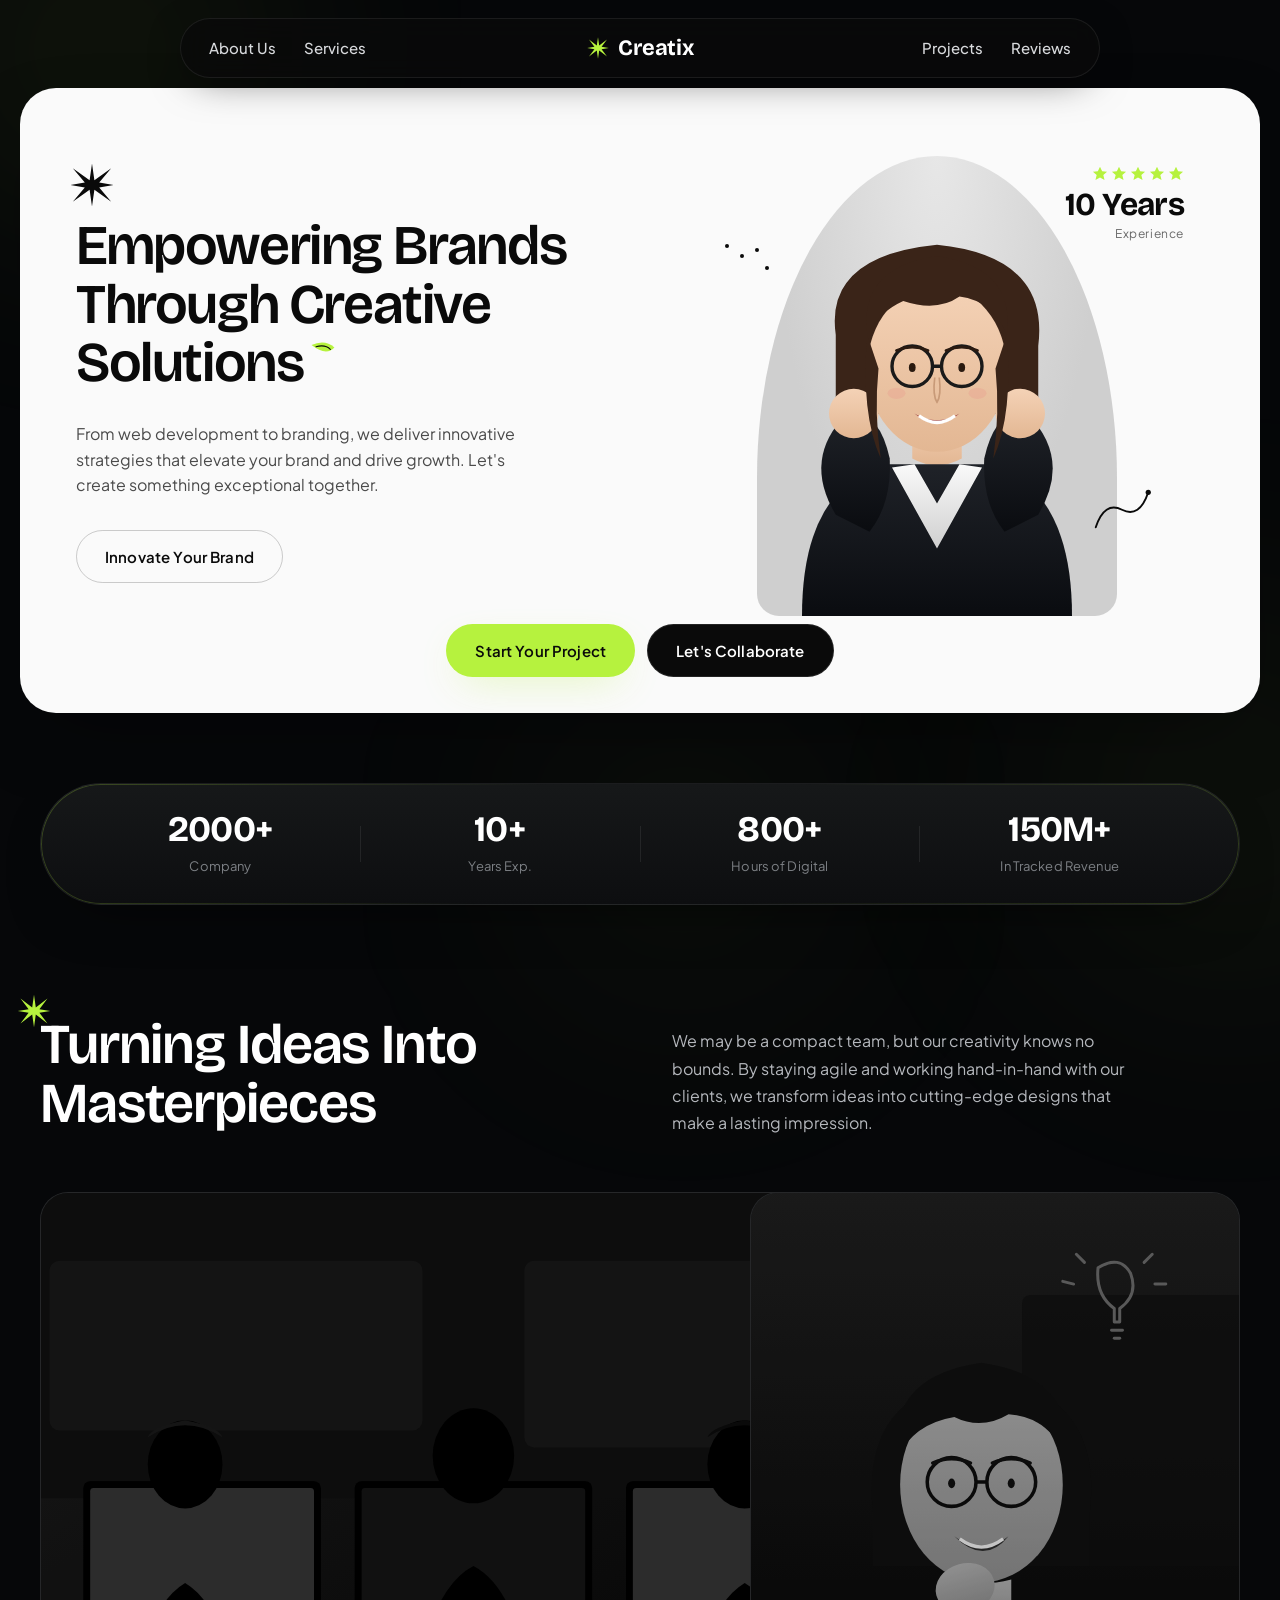
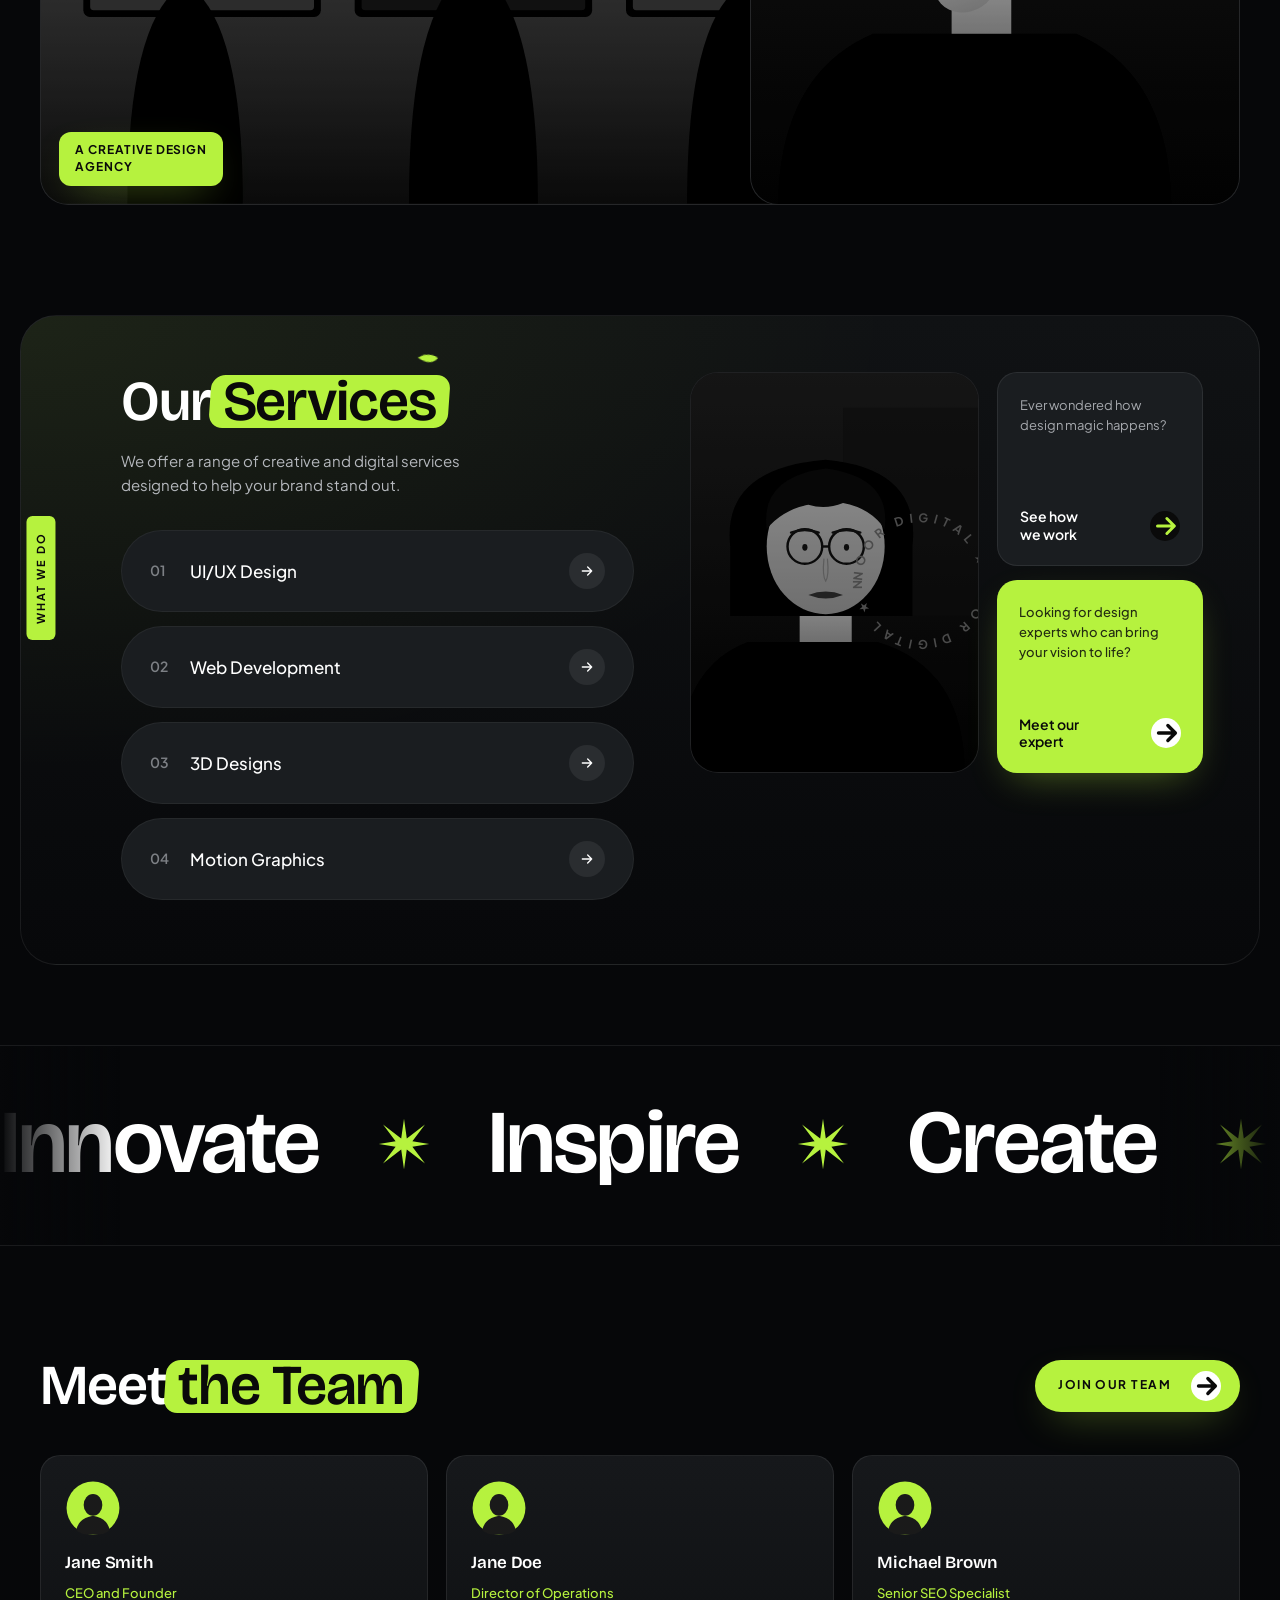
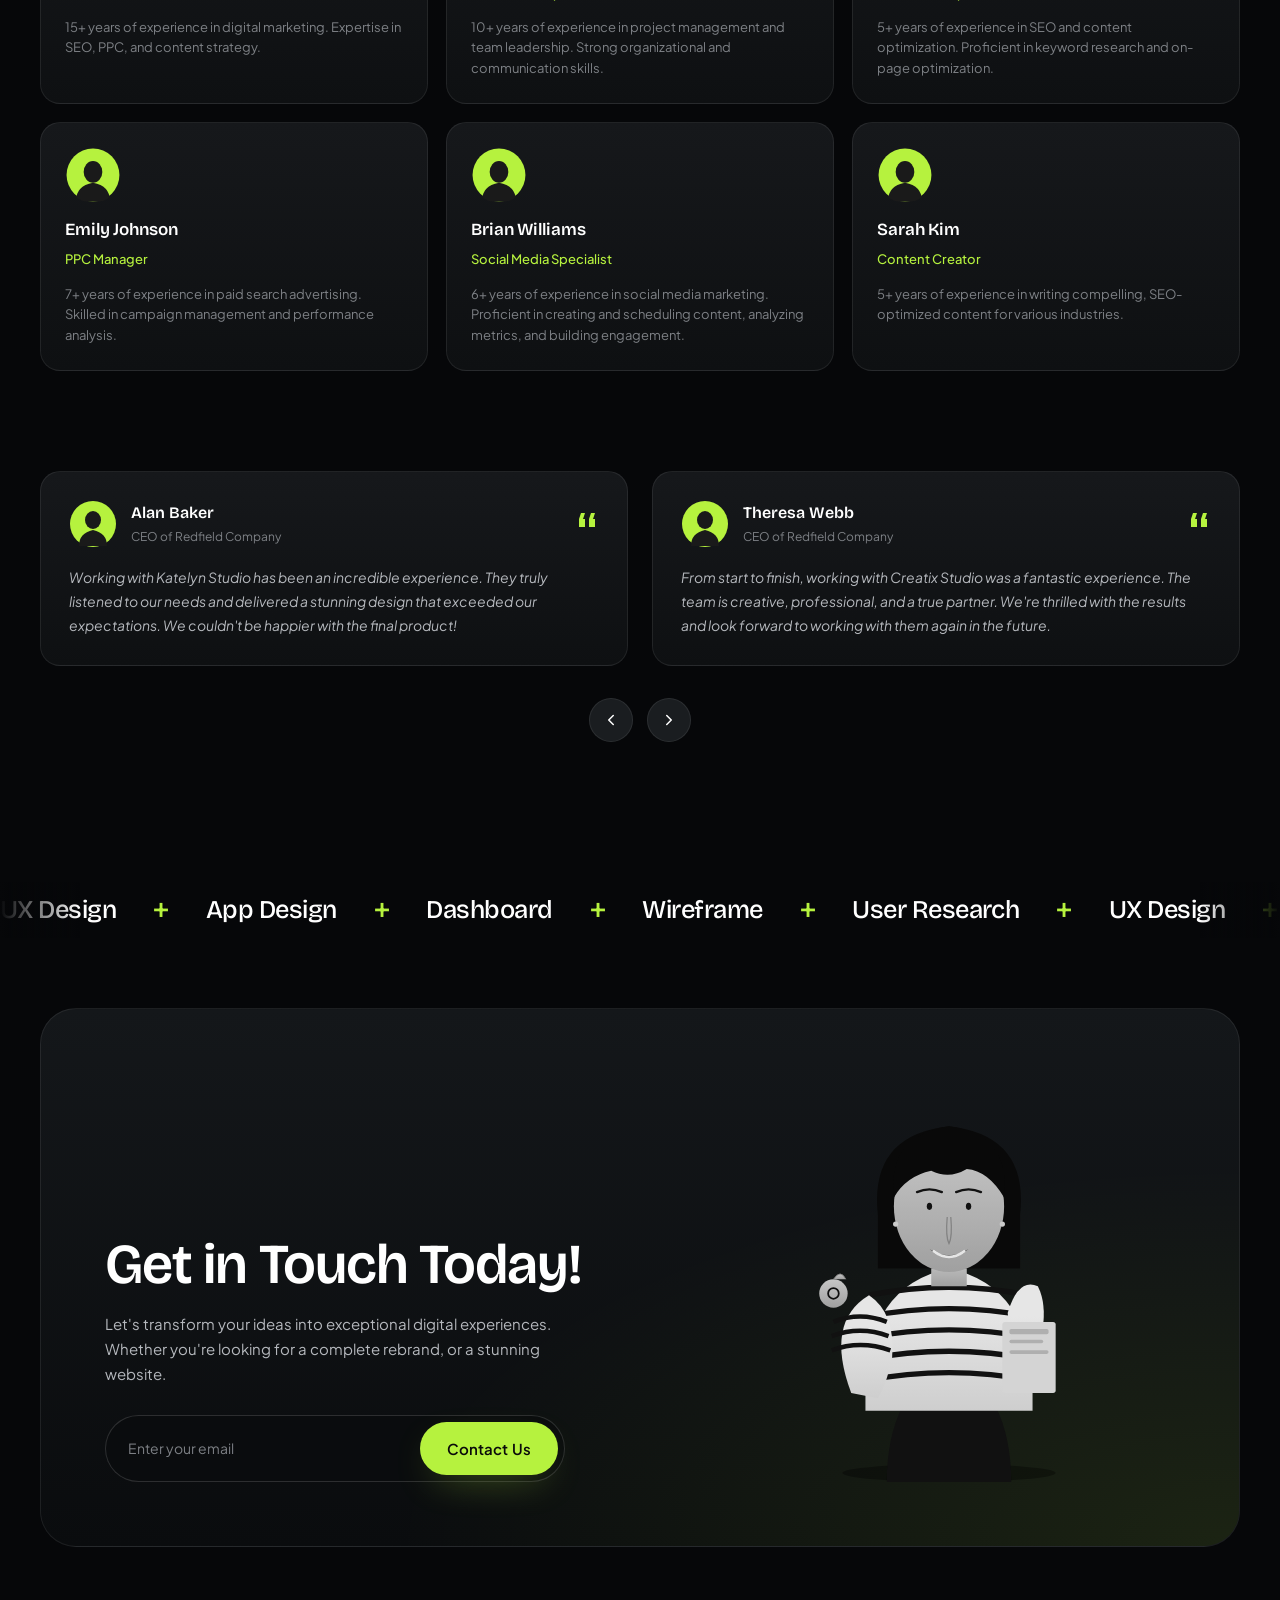
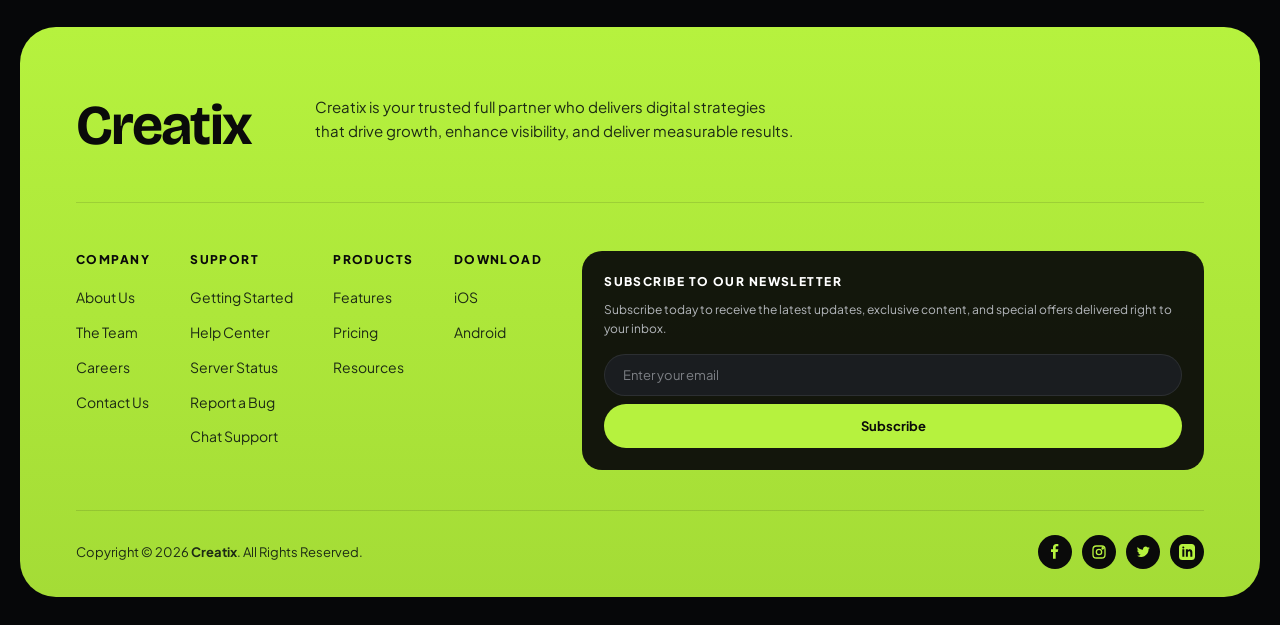
==== commit a8e45b01: "Build Creatix creative agency site replica Replace prior multi-page site with a single-page Creatix " ====
--- a/index.html
+++ b/index.html
@@ -1,810 +1,747 @@
-<!doctype html>
-<html lang="en-GB">
-  <head>
-    <meta charset="utf-8" />
-    <meta name="viewport" content="width=device-width, initial-scale=1" />
-    <title>Plemmo — One partner for every business essential.</title>
-    <meta name="description" content="Card payments, EPOS, funding, signage, broadband and energy — all under one roof. Real human help. Save up to 40% and uncover hidden savings instantly." />
-    <link rel="preconnect" href="https://fonts.googleapis.com" />
-    <link rel="preconnect" href="https://fonts.gstatic.com" crossorigin />
-    <link href="https://fonts.googleapis.com/css2?family=Inter:wght@400;500;600;700&family=Manrope:wght@500;700;800&family=Caveat:wght@600;700&display=swap" rel="stylesheet" />
-    <link rel="stylesheet" href="styles.css" />
-    <link rel="icon" href="data:image/svg+xml,%3Csvg xmlns='http://www.w3.org/2000/svg' viewBox='0 0 32 32'%3E%3Crect width='32' height='32' rx='8' fill='%230a0d0a'/%3E%3Ctext x='16' y='22' text-anchor='middle' font-family='Manrope,sans-serif' font-weight='800' font-size='18' fill='%23c9eb4a'%3EP%3C/text%3E%3C/svg%3E" />
-  </head>
-  <body>
-    <div class="grain-overlay" aria-hidden="true"></div>
-
-    <main>
-      <!-- ================== HERO ================== -->
-      <section class="fc-hero">
-        <!-- Landscape scene -->
-        <div class="fc-hero-scene" aria-hidden="true">
-          <svg viewBox="0 0 1600 900" preserveAspectRatio="xMidYMid slice">
-            <defs>
-              <linearGradient id="sky" x1="0" y1="0" x2="0" y2="1">
-                <stop offset="0" stop-color="#f3f6e6" />
-                <stop offset=".55" stop-color="#dfe9be" />
-                <stop offset="1" stop-color="#bbd087" />
-              </linearGradient>
-              <radialGradient id="sun" cx=".5" cy=".5" r=".5">
-                <stop offset="0" stop-color="#fff5cc" />
-                <stop offset=".4" stop-color="#fae6a0" stop-opacity=".7" />
-                <stop offset="1" stop-color="#f4cf60" stop-opacity="0" />
-              </radialGradient>
-              <linearGradient id="hillFar" x1="0" y1="0" x2="0" y2="1">
-                <stop offset="0" stop-color="#9ec172" />
-                <stop offset="1" stop-color="#7ba551" />
-              </linearGradient>
-              <linearGradient id="hillMid" x1="0" y1="0" x2="0" y2="1">
-                <stop offset="0" stop-color="#6e9849" />
-                <stop offset="1" stop-color="#4f7430" />
-              </linearGradient>
-              <linearGradient id="hillNear" x1="0" y1="0" x2="0" y2="1">
-                <stop offset="0" stop-color="#3f5a23" />
-                <stop offset="1" stop-color="#243815" />
-              </linearGradient>
-              <linearGradient id="cloud" x1="0" y1="0" x2="0" y2="1">
-                <stop offset="0" stop-color="#ffffff" stop-opacity=".95"/>
-                <stop offset="1" stop-color="#f5f7e7" stop-opacity=".4"/>
-              </linearGradient>
-              <filter id="grainh"><feTurbulence type="fractalNoise" baseFrequency=".9" numOctaves="2" /><feColorMatrix values="0 0 0 0 0  0 0 0 0 0  0 0 0 0 0  0 0 0 .05 0" /></filter>
-            </defs>
-
-            <!-- Sky -->
-            <rect width="1600" height="900" fill="url(#sky)" />
-
-            <!-- Sun glow -->
-            <g class="sun-glow">
-              <circle cx="1180" cy="240" r="280" fill="url(#sun)" />
-              <circle cx="1180" cy="240" r="60" fill="#fff5cc" />
-            </g>
-
-            <!-- Birds -->
-            <g class="bird">
-              <path d="M0 0 q8 -6 16 0 q8 -6 16 0" stroke="#0a0d0a" stroke-width="2.4" fill="none" stroke-linecap="round" transform="translate(0 220)" />
-            </g>
-            <g class="bird bird-2">
-              <path d="M0 0 q6 -5 12 0 q6 -5 12 0" stroke="#0a0d0a" stroke-width="2" fill="none" stroke-linecap="round" transform="translate(0 280)" />
-            </g>
-            <g class="bird bird-3">
-              <path d="M0 0 q5 -4 10 0 q5 -4 10 0" stroke="#0a0d0a" stroke-width="1.8" fill="none" stroke-linecap="round" transform="translate(0 180)" />
-            </g>
-
-            <!-- Clouds -->
-            <g class="cloud" transform="translate(0 140)">
-              <ellipse cx="60" cy="0" rx="80" ry="18" fill="url(#cloud)" />
-              <ellipse cx="120" cy="-8" rx="60" ry="20" fill="url(#cloud)" />
-            </g>
-            <g class="cloud cloud-2" transform="translate(0 220)">
-              <ellipse cx="40" cy="0" rx="60" ry="14" fill="url(#cloud)" />
-              <ellipse cx="100" cy="-6" rx="50" ry="18" fill="url(#cloud)" />
-            </g>
-            <g class="cloud cloud-3" transform="translate(0 320)">
-              <ellipse cx="20" cy="0" rx="46" ry="12" fill="url(#cloud)" />
-            </g>
-
-            <!-- Distant hills with parallax -->
-            <g data-parallax=".3" data-parallax-scroll="0.05">
-              <path d="M0 540 Q 220 460 440 510 T 880 500 T 1320 480 T 1600 510 V900 H0Z" fill="url(#hillFar)" opacity=".82" />
-              <!-- houses on far hill -->
-              <g transform="translate(420 488)">
-                <rect x="0" y="0" width="22" height="20" fill="#dde6ba" />
-                <polygon points="-2,0 24,0 11,-12" fill="#7d3f30" />
-              </g>
-              <g transform="translate(560 478)">
-                <rect x="0" y="0" width="18" height="16" fill="#e3edc4" />
-                <polygon points="-2,0 20,0 9,-10" fill="#7d3f30" />
-              </g>
-            </g>
-
-            <!-- Mid hills -->
-            <g data-parallax=".5" data-parallax-scroll="0.1">
-              <path d="M0 640 Q 250 520 520 600 T 1040 590 T 1600 620 V900 H0Z" fill="url(#hillMid)" />
-              <!-- trees -->
-              <g transform="translate(180 600)" fill="#3a5421">
-                <ellipse cx="0" cy="-16" rx="18" ry="22" /><rect x="-3" y="0" width="6" height="14" fill="#2b3f18" />
-              </g>
-              <g transform="translate(950 590)" fill="#3a5421">
-                <ellipse cx="0" cy="-14" rx="14" ry="18" /><rect x="-3" y="0" width="6" height="12" fill="#2b3f18" />
-              </g>
-              <g transform="translate(1320 600)" fill="#3a5421">
-                <ellipse cx="0" cy="-18" rx="20" ry="24" /><rect x="-3" y="0" width="6" height="14" fill="#2b3f18" />
-              </g>
-            </g>
-
-            <!-- Foreground hill with grass tufts -->
-            <g data-parallax=".75" data-parallax-scroll="0.15">
-              <path d="M0 760 Q 320 660 720 720 T 1320 740 T 1600 720 V900 H0Z" fill="url(#hillNear)" />
-              <!-- flowers/grass -->
-              <g fill="#fff" opacity=".8">
-                <circle cx="120" cy="800" r="4" />
-                <circle cx="240" cy="820" r="3" />
-                <circle cx="380" cy="790" r="4" />
-                <circle cx="640" cy="810" r="3" />
-                <circle cx="820" cy="790" r="4" />
-                <circle cx="1040" cy="820" r="3" />
-                <circle cx="1280" cy="800" r="4" />
-              </g>
-              <g fill="#c9eb4a" opacity=".85">
-                <circle cx="180" cy="810" r="5" />
-                <circle cx="500" cy="810" r="6" />
-                <circle cx="900" cy="820" r="5" />
-                <circle cx="1180" cy="800" r="6" />
-              </g>
-              <g fill="#ff8a3d" opacity=".9">
-                <circle cx="320" cy="820" r="5" />
-                <circle cx="760" cy="810" r="5" />
-                <circle cx="1380" cy="820" r="5" />
-              </g>
-            </g>
-
-            <!-- Grain -->
-            <rect width="1600" height="900" filter="url(#grainh)" opacity=".7" />
-          </svg>
-        </div>
-
-        <!-- Floating pill nav -->
-        <nav class="fc-nav" aria-label="Primary">
-          <div class="fc-nav-inner">
-            <a class="brand" href="index.html"><span class="brand-mark">P</span>Plemmo</a>
-            <div class="fc-nav-links">
-              <a class="is-active" href="index.html">Home</a>
-              <a href="card-machines.html">Solutions</a>
-              <a href="funding.html">Funding</a>
-              <a href="about.html">About</a>
-              <a href="contact.html">Contact</a>
-            </div>
-            <a class="btn btn-dark magnetic" data-magnetic=".25" href="https://wa.me/447842088092?text=Hi%2C%20I%27d%20like%20a%20free%20quote." target="_blank" rel="noopener"><span class="magnetic-inner">Get a Quote</span></a>
-            <button class="fc-nav-toggle" aria-label="Toggle menu" aria-expanded="false"><span></span><span></span><span></span></button>
-          </div>
+<!DOCTYPE html>
+<html lang="en">
+<head>
+    <meta charset="UTF-8">
+    <meta name="viewport" content="width=device-width, initial-scale=1.0">
+    <title>Creatix — Empowering Brands Through Creative Solutions</title>
+    <meta name="description" content="Creatix is a creative design agency turning bold ideas into masterpieces. From web development to branding, we deliver strategies that elevate your brand.">
+    <link rel="preconnect" href="https://fonts.googleapis.com">
+    <link rel="preconnect" href="https://fonts.gstatic.com" crossorigin>
+    <link href="https://fonts.googleapis.com/css2?family=Plus+Jakarta+Sans:wght@300;400;500;600;700;800&family=Bricolage+Grotesque:opsz,wght@12..96,400;12..96,500;12..96,600;12..96,700;12..96,800&display=swap" rel="stylesheet">
+    <link rel="stylesheet" href="styles.css">
+    <link rel="icon" type="image/svg+xml" href="data:image/svg+xml,%3Csvg xmlns='http://www.w3.org/2000/svg' viewBox='0 0 100 100'%3E%3Cg fill='%23B6F23E'%3E%3Cpath d='M50 5 L54 38 L87 22 L62 46 L95 50 L62 54 L87 78 L54 62 L50 95 L46 62 L13 78 L38 54 L5 50 L38 46 L13 22 L46 38 Z'/%3E%3C/g%3E%3C/svg%3E">
+</head>
+<body>
+    <!-- Background ambient glow -->
+    <div class="bg-glow bg-glow--top"></div>
+    <div class="bg-glow bg-glow--mid"></div>
+    <div class="bg-glow bg-glow--bottom"></div>
+
+    <!-- Navigation -->
+    <header class="navbar-wrap">
+        <nav class="navbar" aria-label="Primary">
+            <ul class="nav-left">
+                <li><a href="#about">About Us</a></li>
+                <li><a href="#services">Services</a></li>
+            </ul>
+            <a href="#" class="brand" aria-label="Creatix Home">
+                <span class="brand-burst" aria-hidden="true">
+                    <svg viewBox="0 0 40 40" fill="none">
+                        <g fill="#B6F23E">
+                            <path d="M20 2 L22 16 L35 6 L26 18 L38 20 L26 22 L35 34 L22 24 L20 38 L18 24 L5 34 L14 22 L2 20 L14 18 L5 6 L18 16 Z"/>
+                        </g>
+                    </svg>
+                </span>
+                <span class="brand-text">Creatix</span>
+            </a>
+            <ul class="nav-right">
+                <li><a href="#projects">Projects</a></li>
+                <li><a href="#reviews">Reviews</a></li>
+            </ul>
+            <button class="nav-toggle" aria-label="Open menu" aria-expanded="false">
+                <span></span><span></span><span></span>
+            </button>
         </nav>
-
-        <div class="container fc-hero-inner">
-          <h1 class="kinetic" data-text="Run your business. {script:Uncover} {italic:savings} instantly."></h1>
-
-          <p class="fc-hero-sub reveal-up" style="--delay:600ms">
-            Centralise card payments, track spending live, and cut admin by up
-            to <strong>40%</strong> — all from one trusted UK partner. Real
-            humans on the phone. Always.
-          </p>
-          <div class="fc-hero-cta reveal-up" style="--delay:760ms">
-            <a class="btn btn-primary btn-lg glow magnetic" data-magnetic=".4" href="https://wa.me/447842088092?text=Hi%2C%20I%27d%20like%20a%20free%20quote." target="_blank" rel="noopener">
-              <span class="magnetic-inner">Get a Free Quote <span class="btn-arrow" aria-hidden="true">→</span></span>
+    </header>
+
+    <!-- Hero -->
+    <section class="hero" id="home">
+        <div class="hero-card">
+            <div class="hero-grid">
+                <div class="hero-left">
+                    <div class="hero-burst" aria-hidden="true">
+                        <svg viewBox="0 0 80 80" fill="none">
+                            <g fill="#0a0a0a">
+                                <path d="M40 4 L44 32 L72 12 L52 36 L76 40 L52 44 L72 68 L44 48 L40 76 L36 48 L8 68 L28 44 L4 40 L28 36 L8 12 L36 32 Z"/>
+                            </g>
+                        </svg>
+                    </div>
+                    <h1 class="hero-title">
+                        Empowering Brands<br>
+                        Through Creative <span class="hero-title-accent">Solutions
+                            <svg class="hero-leaf" viewBox="0 0 40 30" aria-hidden="true">
+                                <path d="M2 15 Q15 2 30 8 Q24 22 2 15 Z" fill="#B6F23E"/>
+                                <path d="M8 15 Q18 8 26 12" stroke="#0a0a0a" stroke-width="1.4" fill="none" stroke-linecap="round"/>
+                            </svg>
+                        </span>
+                    </h1>
+                    <p class="hero-sub">From web development to branding, we deliver innovative strategies that elevate your brand and drive growth. Let's create something exceptional together.</p>
+                    <a href="#contact" class="pill pill-ghost">Innovate Your Brand</a>
+                </div>
+                <div class="hero-right">
+                    <div class="hero-portrait">
+                        <div class="portrait-orb">
+                            <svg viewBox="0 0 320 380" class="portrait-svg" preserveAspectRatio="xMidYMax meet" aria-hidden="true">
+                                <defs>
+                                    <linearGradient id="suit" x1="0" y1="0" x2="0" y2="1">
+                                        <stop offset="0%" stop-color="#1f2228"/>
+                                        <stop offset="100%" stop-color="#0a0c10"/>
+                                    </linearGradient>
+                                    <linearGradient id="skin" x1="0" y1="0" x2="0" y2="1">
+                                        <stop offset="0%" stop-color="#f4d2b6"/>
+                                        <stop offset="100%" stop-color="#e3b793"/>
+                                    </linearGradient>
+                                    <linearGradient id="shirt" x1="0" y1="0" x2="0" y2="1">
+                                        <stop offset="0%" stop-color="#fafafa"/>
+                                        <stop offset="100%" stop-color="#cfcfcf"/>
+                                    </linearGradient>
+                                </defs>
+                                <path d="M70 130 Q60 60 160 50 Q260 60 250 140 L250 200 L70 200 Z" fill="#3a2418"/>
+                                <path d="M138 200 L138 240 Q160 252 182 240 L182 200 Z" fill="url(#skin)"/>
+                                <path d="M40 380 Q40 270 110 245 L210 245 Q280 270 280 380 Z" fill="url(#suit)"/>
+                                <path d="M120 248 L160 320 L200 248 L180 245 L160 280 L140 245 Z" fill="url(#shirt)"/>
+                                <path d="M70 290 Q40 240 80 200 Q108 195 118 240 Q120 280 100 305 Z" fill="url(#suit)"/>
+                                <path d="M250 290 Q280 240 240 200 Q212 195 202 240 Q200 280 220 305 Z" fill="url(#suit)"/>
+                                <circle cx="86" cy="200" r="22" fill="url(#skin)"/>
+                                <circle cx="234" cy="200" r="22" fill="url(#skin)"/>
+                                <ellipse cx="160" cy="160" rx="62" ry="74" fill="url(#skin)"/>
+                                <path d="M98 130 Q90 70 160 60 Q230 70 222 130 Q210 100 180 96 Q160 110 130 100 Q108 110 98 130 Z" fill="#3a2418"/>
+                                <path d="M98 130 Q92 200 110 240 Q104 200 108 160 Z" fill="#3a2418"/>
+                                <path d="M222 130 Q228 200 210 240 Q216 200 212 160 Z" fill="#3a2418"/>
+                                <circle cx="138" cy="158" r="18" fill="none" stroke="#1a1a1a" stroke-width="3"/>
+                                <circle cx="182" cy="158" r="18" fill="none" stroke="#1a1a1a" stroke-width="3"/>
+                                <line x1="156" y1="158" x2="164" y2="158" stroke="#1a1a1a" stroke-width="3"/>
+                                <ellipse cx="138" cy="159" rx="3" ry="4" fill="#2a1a10"/>
+                                <ellipse cx="182" cy="159" rx="3" ry="4" fill="#2a1a10"/>
+                                <path d="M124 144 Q138 138 152 144" stroke="#2a1a10" stroke-width="2.5" fill="none" stroke-linecap="round"/>
+                                <path d="M168 144 Q182 138 196 144" stroke="#2a1a10" stroke-width="2.5" fill="none" stroke-linecap="round"/>
+                                <path d="M158 168 Q156 184 160 190 Q164 184 162 168" stroke="#c89a78" stroke-width="1.5" fill="none"/>
+                                <path d="M140 200 Q160 218 180 200 Q160 212 140 200 Z" fill="#a14a4a"/>
+                                <path d="M144 202 Q160 214 176 202" stroke="#fff" stroke-width="3" fill="none"/>
+                                <ellipse cx="124" cy="182" rx="8" ry="5" fill="#e89c8c" opacity=".35"/>
+                                <ellipse cx="196" cy="182" rx="8" ry="5" fill="#e89c8c" opacity=".35"/>
+                            </svg>
+                        </div>
+                        <svg class="portrait-squiggle" viewBox="0 0 80 80" aria-hidden="true">
+                            <path d="M10 70 Q20 40 40 50 T70 30" stroke="#0a0a0a" stroke-width="2.2" fill="none" stroke-linecap="round"/>
+                            <circle cx="70" cy="30" r="3" fill="#0a0a0a"/>
+                        </svg>
+                        <svg class="portrait-dots" viewBox="0 0 60 60" aria-hidden="true">
+                            <circle cx="10" cy="10" r="2" fill="#0a0a0a"/>
+                            <circle cx="25" cy="20" r="2" fill="#0a0a0a"/>
+                            <circle cx="40" cy="14" r="2" fill="#0a0a0a"/>
+                            <circle cx="50" cy="32" r="2" fill="#0a0a0a"/>
+                        </svg>
+                    </div>
+                    <div class="hero-badge">
+                        <div class="stars" aria-label="5 out of 5 stars">
+                            <svg viewBox="0 0 12 12" class="star"><path d="M6 .5l1.6 3.4 3.7.4-2.8 2.5.9 3.7L6 8.6 2.6 10.5l.9-3.7L.7 4.3l3.7-.4z" fill="#B6F23E"/></svg>
+                            <svg viewBox="0 0 12 12" class="star"><path d="M6 .5l1.6 3.4 3.7.4-2.8 2.5.9 3.7L6 8.6 2.6 10.5l.9-3.7L.7 4.3l3.7-.4z" fill="#B6F23E"/></svg>
+                            <svg viewBox="0 0 12 12" class="star"><path d="M6 .5l1.6 3.4 3.7.4-2.8 2.5.9 3.7L6 8.6 2.6 10.5l.9-3.7L.7 4.3l3.7-.4z" fill="#B6F23E"/></svg>
+                            <svg viewBox="0 0 12 12" class="star"><path d="M6 .5l1.6 3.4 3.7.4-2.8 2.5.9 3.7L6 8.6 2.6 10.5l.9-3.7L.7 4.3l3.7-.4z" fill="#B6F23E"/></svg>
+                            <svg viewBox="0 0 12 12" class="star"><path d="M6 .5l1.6 3.4 3.7.4-2.8 2.5.9 3.7L6 8.6 2.6 10.5l.9-3.7L.7 4.3l3.7-.4z" fill="#B6F23E"/></svg>
+                        </div>
+                        <div class="badge-num">10 Years</div>
+                        <div class="badge-label">Experience</div>
+                    </div>
+                </div>
+            </div>
+            <div class="hero-cta">
+                <a href="#contact" class="pill pill-green">Start Your Project</a>
+                <a href="#contact" class="pill pill-dark">Let's Collaborate</a>
+            </div>
+        </div>
+    </section>
+
+    <!-- Stats -->
+    <section class="stats" aria-label="Company numbers">
+        <div class="stats-card">
+            <div class="stat">
+                <div class="stat-num" data-count="2000" data-suffix="+">0+</div>
+                <div class="stat-label">Company</div>
+            </div>
+            <div class="stat-divider"></div>
+            <div class="stat">
+                <div class="stat-num" data-count="10" data-suffix="+">0+</div>
+                <div class="stat-label">Years Exp.</div>
+            </div>
+            <div class="stat-divider"></div>
+            <div class="stat">
+                <div class="stat-num" data-count="800" data-suffix="+">0+</div>
+                <div class="stat-label">Hours of Digital</div>
+            </div>
+            <div class="stat-divider"></div>
+            <div class="stat">
+                <div class="stat-num" data-count="150" data-suffix="M+">0M+</div>
+                <div class="stat-label">In Tracked Revenue</div>
+            </div>
+        </div>
+    </section>
+
+    <!-- About / Masterpieces -->
+    <section class="masterpieces" id="about">
+        <div class="masterpieces-head">
+            <div class="masterpieces-title-wrap">
+                <svg class="sparkle sparkle--big" viewBox="0 0 40 40" aria-hidden="true">
+                    <path d="M20 2 L22 16 L35 6 L26 18 L38 20 L26 22 L35 34 L22 24 L20 38 L18 24 L5 34 L14 22 L2 20 L14 18 L5 6 L18 16 Z" fill="#B6F23E"/>
+                </svg>
+                <h2 class="section-title">Turning Ideas Into<br>Masterpieces</h2>
+            </div>
+            <p class="masterpieces-copy">We may be a compact team, but our creativity knows no bounds. By staying agile and working hand-in-hand with our clients, we transform ideas into cutting-edge designs that make a lasting impression.</p>
+        </div>
+        <div class="masterpieces-grid">
+            <div class="mp-card mp-card--wide">
+                <div class="mp-img mp-img--team">
+                    <svg viewBox="0 0 600 360" class="scene-svg" preserveAspectRatio="xMidYMid slice" aria-hidden="true">
+                        <defs>
+                            <linearGradient id="mpbg" x1="0" y1="0" x2="1" y2="1">
+                                <stop offset="0%" stop-color="#2a2d33"/>
+                                <stop offset="100%" stop-color="#0e1014"/>
+                            </linearGradient>
+                            <linearGradient id="mpdesk" x1="0" y1="0" x2="0" y2="1">
+                                <stop offset="0%" stop-color="#444"/>
+                                <stop offset="100%" stop-color="#1a1a1a"/>
+                            </linearGradient>
+                        </defs>
+                        <rect width="600" height="360" fill="url(#mpbg)"/>
+                        <rect x="0" y="0" width="600" height="180" fill="#1a1d22"/>
+                        <rect x="40" y="40" width="220" height="100" rx="6" fill="#2a2e36" opacity=".6"/>
+                        <rect x="320" y="40" width="240" height="110" rx="6" fill="#2a2e36" opacity=".6"/>
+                        <rect x="0" y="240" width="600" height="120" fill="url(#mpdesk)"/>
+                        <rect x="60" y="170" width="140" height="80" rx="4" fill="#0a0a0a"/>
+                        <rect x="64" y="174" width="132" height="72" rx="2" fill="#1a4b88"/>
+                        <rect x="220" y="170" width="140" height="80" rx="4" fill="#0a0a0a"/>
+                        <rect x="224" y="174" width="132" height="72" rx="2" fill="#222"/>
+                        <rect x="380" y="170" width="140" height="80" rx="4" fill="#0a0a0a"/>
+                        <rect x="384" y="174" width="132" height="72" rx="2" fill="#1a4b88"/>
+                        <g fill="#0a0c10">
+                            <ellipse cx="120" cy="160" rx="22" ry="26"/>
+                            <path d="M86 360 Q86 250 120 230 Q154 250 154 360 Z"/>
+                            <ellipse cx="290" cy="155" rx="24" ry="28"/>
+                            <path d="M252 360 Q252 240 290 220 Q328 240 328 360 Z"/>
+                            <ellipse cx="450" cy="160" rx="22" ry="26"/>
+                            <path d="M416 360 Q416 250 450 230 Q484 250 484 360 Z"/>
+                        </g>
+                        <path d="M98 144 Q120 130 142 144 Q140 138 120 134 Q100 138 98 144" fill="#3a2418"/>
+                        <path d="M428 144 Q450 130 472 144 Q470 138 450 134 Q430 138 428 144" fill="#1a1a1a"/>
+                        <rect width="600" height="360" fill="#0a0a0a" opacity=".22"/>
+                    </svg>
+                </div>
+                <div class="mp-tag">A CREATIVE DESIGN<br>AGENCY</div>
+            </div>
+            <div class="mp-card mp-card--tall">
+                <div class="mp-img mp-img--solo">
+                    <svg viewBox="0 0 360 460" class="scene-svg" preserveAspectRatio="xMidYMid slice" aria-hidden="true">
+                        <defs>
+                            <linearGradient id="solobg" x1="0" y1="0" x2="0" y2="1">
+                                <stop offset="0%" stop-color="#2a2d33"/>
+                                <stop offset="100%" stop-color="#0d0f12"/>
+                            </linearGradient>
+                            <linearGradient id="soloSkin" x1="0" y1="0" x2="0" y2="1">
+                                <stop offset="0%" stop-color="#d9b89c"/>
+                                <stop offset="100%" stop-color="#b8957a"/>
+                            </linearGradient>
+                        </defs>
+                        <rect width="360" height="460" fill="url(#solobg)"/>
+                        <rect x="200" y="80" width="170" height="200" rx="6" fill="#1a1d22" opacity=".7"/>
+                        <g>
+                            <path d="M20 460 Q20 360 90 330 L240 330 Q310 360 310 460 Z" fill="#0a0c10"/>
+                            <path d="M148 330 L148 290 Q170 296 192 290 L192 330 Z" fill="url(#soloSkin)"/>
+                            <path d="M90 240 Q80 150 170 140 Q260 150 250 240 L250 280 L90 280 Z" fill="#2a1a14"/>
+                            <ellipse cx="170" cy="220" rx="60" ry="72" fill="url(#soloSkin)"/>
+                            <path d="M108 200 Q100 140 170 130 Q240 140 232 200 Q220 170 190 168 Q170 180 150 170 Q120 175 108 200 Z" fill="#2a1a14"/>
+                            <ellipse cx="158" cy="296" rx="22" ry="18" fill="url(#soloSkin)" transform="rotate(-15 158 296)"/>
+                            <circle cx="148" cy="218" r="18" fill="none" stroke="#1a1a1a" stroke-width="2.6"/>
+                            <circle cx="192" cy="218" r="18" fill="none" stroke="#1a1a1a" stroke-width="2.6"/>
+                            <line x1="166" y1="218" x2="174" y2="218" stroke="#1a1a1a" stroke-width="2.6"/>
+                            <ellipse cx="148" cy="219" rx="2.6" ry="3.6" fill="#2a1a10"/>
+                            <ellipse cx="192" cy="219" rx="2.6" ry="3.6" fill="#2a1a10"/>
+                            <path d="M134 204 Q148 198 162 204" stroke="#2a1a14" stroke-width="2.4" fill="none" stroke-linecap="round"/>
+                            <path d="M178 204 Q192 198 206 204" stroke="#2a1a14" stroke-width="2.4" fill="none" stroke-linecap="round"/>
+                            <path d="M150 258 Q170 274 190 258 Q172 280 150 258 Z" fill="#7a2a2a"/>
+                            <path d="M154 260 Q170 272 186 260" stroke="#fff" stroke-width="2.4" fill="none"/>
+                        </g>
+                        <g stroke="#ff5757" stroke-width="2.2" fill="none" stroke-linecap="round" stroke-linejoin="round">
+                            <path d="M256 60 Q272 50 280 64 Q286 80 272 90 L272 100 L268 100 L268 90 Q254 80 256 60 Z"/>
+                            <line x1="266" y1="106" x2="274" y2="106"/>
+                            <line x1="268" y1="112" x2="272" y2="112"/>
+                            <line x1="240" y1="50" x2="246" y2="56"/>
+                            <line x1="296" y1="50" x2="290" y2="56"/>
+                            <line x1="230" y1="70" x2="238" y2="72"/>
+                            <line x1="298" y1="72" x2="306" y2="72"/>
+                        </g>
+                        <rect width="360" height="460" fill="#0a0a0a" opacity=".18"/>
+                    </svg>
+                </div>
+            </div>
+        </div>
+    </section>
+
+    <!-- Services -->
+    <section class="services" id="services">
+        <div class="services-tag" aria-hidden="true">
+            <span>WHAT WE DO</span>
+        </div>
+        <div class="services-grid">
+            <div class="services-left">
+                <h2 class="section-title">
+                    Our <span class="highlight">Services
+                        <svg class="highlight-leaf" viewBox="0 0 40 30" aria-hidden="true">
+                            <path d="M2 15 Q15 2 30 8 Q24 22 2 15 Z" fill="#B6F23E"/>
+                        </svg>
+                    </span>
+                </h2>
+                <p class="services-copy">We offer a range of creative and digital services designed to help your brand stand out.</p>
+                <ul class="service-list">
+                    <li class="service-item">
+                        <span class="srv-num">01</span>
+                        <span class="srv-name">UI/UX Design</span>
+                        <span class="srv-arrow" aria-hidden="true">
+                            <svg viewBox="0 0 24 24" fill="none"><path d="M5 12h14M13 6l6 6-6 6" stroke="currentColor" stroke-width="2" stroke-linecap="round" stroke-linejoin="round"/></svg>
+                        </span>
+                    </li>
+                    <li class="service-item">
+                        <span class="srv-num">02</span>
+                        <span class="srv-name">Web Development</span>
+                        <span class="srv-arrow" aria-hidden="true">
+                            <svg viewBox="0 0 24 24" fill="none"><path d="M5 12h14M13 6l6 6-6 6" stroke="currentColor" stroke-width="2" stroke-linecap="round" stroke-linejoin="round"/></svg>
+                        </span>
+                    </li>
+                    <li class="service-item">
+                        <span class="srv-num">03</span>
+                        <span class="srv-name">3D Designs</span>
+                        <span class="srv-arrow" aria-hidden="true">
+                            <svg viewBox="0 0 24 24" fill="none"><path d="M5 12h14M13 6l6 6-6 6" stroke="currentColor" stroke-width="2" stroke-linecap="round" stroke-linejoin="round"/></svg>
+                        </span>
+                    </li>
+                    <li class="service-item">
+                        <span class="srv-num">04</span>
+                        <span class="srv-name">Motion Graphics</span>
+                        <span class="srv-arrow" aria-hidden="true">
+                            <svg viewBox="0 0 24 24" fill="none"><path d="M5 12h14M13 6l6 6-6 6" stroke="currentColor" stroke-width="2" stroke-linecap="round" stroke-linejoin="round"/></svg>
+                        </span>
+                    </li>
+                </ul>
+            </div>
+            <div class="services-right">
+                <div class="srv-photo">
+                    <svg viewBox="0 0 420 460" class="scene-svg" preserveAspectRatio="xMidYMid slice" aria-hidden="true">
+                        <defs>
+                            <linearGradient id="srvbg" x1="0" y1="0" x2="0" y2="1">
+                                <stop offset="0%" stop-color="#26282d"/>
+                                <stop offset="100%" stop-color="#0c0e12"/>
+                            </linearGradient>
+                            <linearGradient id="srvSkin" x1="0" y1="0" x2="0" y2="1">
+                                <stop offset="0%" stop-color="#d8b89e"/>
+                                <stop offset="100%" stop-color="#b9967a"/>
+                            </linearGradient>
+                        </defs>
+                        <rect width="420" height="460" fill="url(#srvbg)"/>
+                        <rect x="220" y="40" width="200" height="240" fill="#1a1d22" opacity=".6"/>
+                        <g>
+                            <path d="M30 460 Q30 340 110 310 L260 310 Q360 340 360 460 Z" fill="#0a0c10"/>
+                            <path d="M170 310 L170 268 Q200 276 230 268 L230 310 Z" fill="url(#srvSkin)"/>
+                            <path d="M90 200 Q80 110 200 100 Q310 110 300 200 L300 280 L90 280 Z" fill="#0a0c10"/>
+                            <ellipse cx="200" cy="200" rx="68" ry="78" fill="url(#srvSkin)"/>
+                            <path d="M132 180 Q124 120 200 110 Q276 120 268 180 Q252 156 220 150 Q200 158 180 152 Q150 158 132 180 Z" fill="#1a1410"/>
+                            <circle cx="176" cy="200" r="20" fill="none" stroke="#1a1a1a" stroke-width="2.8"/>
+                            <circle cx="224" cy="200" r="20" fill="none" stroke="#1a1a1a" stroke-width="2.8"/>
+                            <line x1="196" y1="200" x2="204" y2="200" stroke="#1a1a1a" stroke-width="2.8"/>
+                            <ellipse cx="176" cy="201" rx="3" ry="4" fill="#2a1a10"/>
+                            <ellipse cx="224" cy="201" rx="3" ry="4" fill="#2a1a10"/>
+                            <path d="M160 184 Q176 178 192 184" stroke="#2a1a14" stroke-width="2.6" fill="none" stroke-linecap="round"/>
+                            <path d="M208 184 Q224 178 240 184" stroke="#2a1a14" stroke-width="2.6" fill="none" stroke-linecap="round"/>
+                            <path d="M198 214 Q196 234 200 240 Q204 234 202 214" stroke="#a17d62" stroke-width="1.4" fill="none"/>
+                            <path d="M180 256 Q200 248 220 256 Q200 264 180 256 Z" fill="#6b2a2a"/>
+                        </g>
+                        <g transform="translate(310, 240)">
+                            <path id="ringPath" d="M -68,0 a 68,68 0 1,1 136,0 a 68,68 0 1,1 -136,0" fill="none"/>
+                            <text font-size="14" font-weight="700" letter-spacing="6" fill="#3a73c4">
+                                <textPath href="#ringPath">NOOR DIGITAL ★ NOOR DIGITAL ★ NOOR DIGITAL ★</textPath>
+                            </text>
+                        </g>
+                        <rect width="420" height="460" fill="#0a0a0a" opacity=".22"/>
+                    </svg>
+                </div>
+                <div class="srv-info">
+                    <div class="srv-card srv-card--dark">
+                        <p>Ever wondered how design magic happens?</p>
+                        <a href="#" class="srv-link">
+                            See how<br>we work
+                            <span class="srv-arrow-circle" aria-hidden="true">
+                                <svg viewBox="0 0 16 16" fill="none"><path d="M4 8h8M9 4l4 4-4 4" stroke="#B6F23E" stroke-width="1.6" stroke-linecap="round" stroke-linejoin="round"/></svg>
+                            </span>
+                        </a>
+                    </div>
+                    <div class="srv-card srv-card--green">
+                        <p>Looking for design experts who can bring your vision to life?</p>
+                        <a href="#contact" class="srv-link srv-link--dark">
+                            Meet our<br>expert
+                            <span class="srv-arrow-circle srv-arrow-circle--white" aria-hidden="true">
+                                <svg viewBox="0 0 16 16" fill="none"><path d="M4 8h8M9 4l4 4-4 4" stroke="#0a0a0a" stroke-width="1.8" stroke-linecap="round" stroke-linejoin="round"/></svg>
+                            </span>
+                        </a>
+                    </div>
+                </div>
+            </div>
+        </div>
+    </section>
+
+    <!-- Marquee 1 -->
+    <section class="marquee marquee--lg" aria-hidden="true">
+        <div class="marquee-track">
+            <div class="marquee-content">
+                <span>Innovate</span>
+                <span class="marq-spark"><svg viewBox="0 0 40 40"><path d="M20 2 L22 16 L35 6 L26 18 L38 20 L26 22 L35 34 L22 24 L20 38 L18 24 L5 34 L14 22 L2 20 L14 18 L5 6 L18 16 Z" fill="#B6F23E"/></svg></span>
+                <span>Inspire</span>
+                <span class="marq-spark"><svg viewBox="0 0 40 40"><path d="M20 2 L22 16 L35 6 L26 18 L38 20 L26 22 L35 34 L22 24 L20 38 L18 24 L5 34 L14 22 L2 20 L14 18 L5 6 L18 16 Z" fill="#B6F23E"/></svg></span>
+                <span>Create</span>
+                <span class="marq-spark"><svg viewBox="0 0 40 40"><path d="M20 2 L22 16 L35 6 L26 18 L38 20 L26 22 L35 34 L22 24 L20 38 L18 24 L5 34 L14 22 L2 20 L14 18 L5 6 L18 16 Z" fill="#B6F23E"/></svg></span>
+            </div>
+            <div class="marquee-content" aria-hidden="true">
+                <span>Innovate</span>
+                <span class="marq-spark"><svg viewBox="0 0 40 40"><path d="M20 2 L22 16 L35 6 L26 18 L38 20 L26 22 L35 34 L22 24 L20 38 L18 24 L5 34 L14 22 L2 20 L14 18 L5 6 L18 16 Z" fill="#B6F23E"/></svg></span>
+                <span>Inspire</span>
+                <span class="marq-spark"><svg viewBox="0 0 40 40"><path d="M20 2 L22 16 L35 6 L26 18 L38 20 L26 22 L35 34 L22 24 L20 38 L18 24 L5 34 L14 22 L2 20 L14 18 L5 6 L18 16 Z" fill="#B6F23E"/></svg></span>
+                <span>Create</span>
+                <span class="marq-spark"><svg viewBox="0 0 40 40"><path d="M20 2 L22 16 L35 6 L26 18 L38 20 L26 22 L35 34 L22 24 L20 38 L18 24 L5 34 L14 22 L2 20 L14 18 L5 6 L18 16 Z" fill="#B6F23E"/></svg></span>
+            </div>
+        </div>
+    </section>
+
+    <!-- Meet the Team -->
+    <section class="team" id="projects">
+        <div class="team-head">
+            <h2 class="section-title">
+                Meet <span class="highlight">the Team</span>
+            </h2>
+            <a href="#contact" class="pill pill-green pill-sm">
+                JOIN OUR TEAM
+                <span class="srv-arrow-circle srv-arrow-circle--white" aria-hidden="true">
+                    <svg viewBox="0 0 16 16" fill="none"><path d="M4 8h8M9 4l4 4-4 4" stroke="#0a0a0a" stroke-width="1.8" stroke-linecap="round" stroke-linejoin="round"/></svg>
+                </span>
             </a>
-            <a class="btn btn-ghost btn-lg" href="tel:07842088092">📞 07842 088092</a>
-          </div>
-
-          <!-- Floating cards with 3D tilt + parallax -->
-          <div class="fc-floats" aria-hidden="true">
-            <div class="fc-card fc-card-pay" data-tilt="14" data-parallax=".4">
-              <div class="pay-card">
-                <div class="pay-net"><span>Visa Gold</span><span style="font-weight:700;letter-spacing:0">VISA</span></div>
-                <div class="pay-num">•••• 4982 ••3471</div>
-                <div class="pay-name">Plemmo Payware</div>
-              </div>
-              <div class="pay-meta"><span>£12,300.8 <strong>USD</strong></span></div>
-              <div class="pay-link">See payment details →</div>
-            </div>
-
-            <div class="fc-card fc-card-phone" data-tilt="8" data-parallax=".2">
-              <div class="fc-phone-screen">
-                <div class="fc-phone-bar"><span>9:41</span><span>● ▴ ▮▮</span></div>
-                <div class="fc-phone-amount">£1,184.<span style="color:var(--muted);font-size:1rem">20</span></div>
-                <div class="fc-phone-label">Tap to charge customer</div>
-                <div class="fc-phone-keys">
-                  <span>1</span><span>2</span><span>3</span>
-                  <span>4</span><span>5</span><span>6</span>
-                  <span>7</span><span>8</span><span>9</span>
-                  <span>.</span><span>0</span><span>✓</span>
-                </div>
-              </div>
-            </div>
-
-            <div class="fc-card fc-card-cash" data-tilt="14" data-parallax=".4">
-              <div class="cash-row">
-                <span class="visa-mark">VISA</span>
-                <span style="font-size:.72rem;color:var(--muted);display:inline-flex;align-items:center;gap:6px"><span class="notif-dot"></span>Live</span>
-              </div>
-              <div class="cash-amount">£35,700.40</div>
-              <div style="font-size:.72rem;color:var(--muted);margin-top:2px">7-day card volume</div>
-              <div class="cash-cards">
-                <span class="cc"></span><span class="cc"></span><span class="cc"></span><span class="cc"></span>
-              </div>
-            </div>
-          </div>
-
-          <span class="hero-whisper" aria-hidden="true">↓ scroll</span>
-        </div>
-      </section>
-
-      <!-- ================== BIG MARQUEE ================== -->
-      <section class="bigmarq" aria-label="What we offer">
-        <div class="bigmarq-track">
-          <div class="bigmarq-row">
-            <span>Card payments</span><span class="blob"></span>
-            <span class="outline">EPOS systems</span><span class="blob"></span>
-            <span>Business funding</span><span class="blob"></span>
-            <span class="outline">Signage</span><span class="blob"></span>
-            <span>Utilities</span><span class="blob"></span>
-            <span class="outline">Call handling</span><span class="blob"></span>
-            <span>Card payments</span><span class="blob"></span>
-            <span class="outline">EPOS systems</span><span class="blob"></span>
-            <span>Business funding</span><span class="blob"></span>
-            <span class="outline">Signage</span><span class="blob"></span>
-            <span>Utilities</span><span class="blob"></span>
-            <span class="outline">Call handling</span><span class="blob"></span>
-          </div>
-        </div>
-      </section>
-
-      <!-- ================== LOGO STRIP ================== -->
-      <section class="fc-logos">
-        <div class="container">
-          <p class="fc-eyebrow reveal-up" style="margin-bottom:18px">Trusted by independent UK businesses</p>
-          <div class="fc-logos-track reveal-up" style="--delay:120ms">
-            <span style="font-weight:600">⊞ Microsoft</span>
-            <span>Google</span>
-            <span style="font-style:italic">stripe</span>
-            <span>Entrepreneur</span>
-            <span style="font-weight:700">Uber</span>
-            <span style="font-weight:700">Forbes</span>
-          </div>
-        </div>
-      </section>
-
-      <!-- ================== BIG STATS ================== -->
-      <section style="padding: 0 24px;">
-        <div class="container">
-          <div class="bigstat-row">
-            <div class="bigstat-cell reveal-up">
-              <div class="bigstat" data-to="40" data-suffix="%">0%</div>
-              <div class="lbl">Average admin time saved</div>
-            </div>
-            <div class="bigstat-cell reveal-up" style="--delay:80ms">
-              <div class="bigstat" data-to="250" data-prefix="£" data-suffix="+">£0</div>
-              <div class="lbl">Saved per month on card fees</div>
-            </div>
-            <div class="bigstat-cell reveal-up" style="--delay:160ms">
-              <div class="bigstat" data-to="48" data-suffix="h">0h</div>
-              <div class="lbl">From quote to live, typically</div>
-            </div>
-            <div class="bigstat-cell reveal-up" style="--delay:240ms">
-              <div class="bigstat" data-to="92">0</div>
-              <div class="lbl">Average client NPS</div>
-            </div>
-          </div>
-        </div>
-      </section>
-
-      <!-- ================== EFFECTIVE MANAGEMENT ================== -->
-      <section class="fc-section">
-        <div class="container">
-          <p class="fc-eyebrow reveal-up">Services</p>
-          <h2 class="fc-headline under reveal-up" style="--delay:60ms">
-            Effective business management<br />can empower your team
-          </h2>
-          <div class="fc-feature">
-            <div class="fc-feature-img reveal-up" data-tilt="6">
-              <svg viewBox="0 0 600 600" preserveAspectRatio="xMidYMid slice" aria-hidden="true">
-                <defs>
-                  <linearGradient id="bgF" x1="0" y1="0" x2="1" y2="1">
-                    <stop offset="0" stop-color="#a8c97c" />
-                    <stop offset="1" stop-color="#3a5421" />
-                  </linearGradient>
-                  <radialGradient id="rim" cx=".5" cy="0" r="1">
-                    <stop offset="0" stop-color="#fff5cc" stop-opacity=".5"/>
-                    <stop offset="1" stop-color="#fff5cc" stop-opacity="0"/>
-                  </radialGradient>
-                </defs>
-                <rect width="600" height="600" fill="url(#bgF)"/>
-                <rect width="600" height="600" fill="url(#rim)"/>
-                <!-- background hills -->
-                <path d="M0 380 Q 150 320 300 360 T 600 340 V600 H0Z" fill="#577a37"/>
-                <path d="M0 460 Q 200 380 400 420 T 600 410 V600 H0Z" fill="#3e5524"/>
-                <!-- two figures -->
-                <g transform="translate(180 180)">
-                  <!-- person 1 yellow jacket -->
-                  <ellipse cx="60" cy="60" rx="38" ry="42" fill="#f6d99b"/>
-                  <path d="M-14 110 Q 60 88 132 110 V300 Q 60 320 -14 300 Z" fill="#dbeb8e"/>
-                  <path d="M0 130 L60 220 L120 130 L130 200 L100 320 L20 320 L-10 200 Z" fill="#cbe07a"/>
-                  <ellipse cx="60" cy="56" rx="6" ry="3" fill="#0a0d0a"/>
-                  <ellipse cx="48" cy="50" rx="3" ry="3" fill="#0a0d0a"/>
-                  <ellipse cx="72" cy="50" rx="3" ry="3" fill="#0a0d0a"/>
-                  <path d="M28 32 q0 -22 32 -22 q32 0 32 22" fill="#5a3a1f"/>
-                </g>
-                <g transform="translate(330 200)">
-                  <ellipse cx="60" cy="60" rx="36" ry="40" fill="#e6bd92"/>
-                  <path d="M-14 110 Q 60 90 132 110 V300 Q 60 320 -14 300 Z" fill="#0a0d0a"/>
-                  <path d="M-4 130 L60 220 L124 130 L132 200 L100 320 L24 320 L-12 200 Z" fill="#1a1a18"/>
-                  <ellipse cx="60" cy="55" rx="5" ry="2.5" fill="#0a0d0a"/>
-                  <ellipse cx="48" cy="50" rx="2.5" ry="2.5" fill="#0a0d0a"/>
-                  <ellipse cx="72" cy="50" rx="2.5" ry="2.5" fill="#0a0d0a"/>
-                  <path d="M30 30 q0 -24 30 -24 q30 0 30 24" fill="#0a0d0a"/>
-                </g>
-                <!-- light flecks -->
-                <g fill="#fff" opacity=".5">
-                  <circle cx="80" cy="100" r="2"/>
-                  <circle cx="500" cy="80" r="3"/>
-                  <circle cx="380" cy="140" r="2"/>
-                  <circle cx="200" cy="60" r="2"/>
-                </g>
-              </svg>
-            </div>
-            <div class="reveal-up" style="--delay:80ms">
-              <h3>Plemmo unifies everything <br />on one platform.</h3>
-              <ul class="fc-feature-list">
-                <li>Centralised payment data, in real time</li>
-                <li>Live cash-flow monitoring across stores</li>
-                <li>Accurate, beautifully formatted reports</li>
-                <li>One contact for every essential service</li>
-              </ul>
-              <a class="btn btn-primary magnetic" data-magnetic=".35" href="card-machines.html">
-                <span class="magnetic-inner">Get Started <span class="btn-arrow" aria-hidden="true">→</span></span>
-              </a>
-            </div>
-          </div>
-        </div>
-      </section>
-
-      <!-- ================== STICKY SCROLL SHOWCASE ================== -->
-      <section class="fc-section fc-section-tint">
-        <div class="container">
-          <p class="fc-eyebrow reveal-up">How it fits together</p>
-          <h2 class="fc-headline under reveal-up" style="--delay:60ms;margin-bottom:48px">
-            Three tools your business will <em style="color:var(--accent-deep)">actually</em> use
-          </h2>
-        </div>
-        <div class="container sticky-show">
-          <div class="sticky-show-inner">
-            <div class="copy">
-              <div class="indicators">
-                <div class="indicator is-active">
-                  <span class="num">01</span>
-                  <div>
-                    <strong style="display:block">Plemmo Pay</strong>
-                    <span style="font-size:.85rem;opacity:.7">Card machines, low rates, real payouts.</span>
-                  </div>
-                </div>
-                <div class="indicator">
-                  <span class="num">02</span>
-                  <div>
-                    <strong style="display:block">Plemmo EPOS</strong>
-                    <span style="font-size:.85rem;opacity:.7">A till that thinks ahead of your team.</span>
-                  </div>
-                </div>
-                <div class="indicator">
-                  <span class="num">03</span>
-                  <div>
-                    <strong style="display:block">Plemmo Funding</strong>
-                    <span style="font-size:.85rem;opacity:.7">£10K–£500K from a panel of UK lenders.</span>
-                  </div>
-                </div>
-              </div>
-              <a class="link-arrow" href="card-machines.html" style="margin-top:24px;display:inline-flex">Explore all solutions <span class="arr">→</span></a>
-            </div>
-
-            <div class="panels">
-              <!-- Panel 1: Pay -->
-              <div class="panel is-active" style="background: linear-gradient(135deg, #c9eb4a, #7ea951)">
-                <svg viewBox="0 0 600 480" preserveAspectRatio="xMidYMid slice" style="position:absolute;inset:0;width:100%;height:100%">
-                  <defs>
-                    <linearGradient id="cardG" x1="0" y1="0" x2="1" y2="1">
-                      <stop offset="0" stop-color="#0a0d0a"/><stop offset="1" stop-color="#1d2b3d"/>
-                    </linearGradient>
-                  </defs>
-                  <!-- big card -->
-                  <g transform="translate(80 90) rotate(-8 230 140)">
-                    <rect width="460" height="280" rx="24" fill="url(#cardG)"/>
-                    <text x="32" y="64" fill="#c9eb4a" font-family="Manrope" font-weight="800" font-size="22" letter-spacing="2">PLEMMO PAY</text>
-                    <text x="32" y="180" fill="#fff" font-family="Manrope" font-weight="600" font-size="32" letter-spacing="6">•••• 4982</text>
-                    <text x="32" y="240" fill="#dadada" font-family="Inter" font-size="16">CARDHOLDER · UK</text>
-                    <circle cx="380" cy="220" r="34" fill="#c9eb4a" opacity=".85"/>
-                    <circle cx="410" cy="220" r="34" fill="#fff" opacity=".55"/>
-                  </g>
-                  <!-- chip -->
-                  <g transform="translate(380 320)">
-                    <rect width="72" height="56" rx="10" fill="#fff" opacity=".9"/>
-                    <rect x="8" y="8" width="56" height="40" rx="6" fill="#0a0d0a" opacity=".15"/>
-                  </g>
-                </svg>
-              </div>
-
-              <!-- Panel 2: EPOS -->
-              <div class="panel" style="background: linear-gradient(135deg, #1d2b3d, #0a0d0a)">
-                <svg viewBox="0 0 600 480" preserveAspectRatio="xMidYMid slice" style="position:absolute;inset:0;width:100%;height:100%">
-                  <!-- till body -->
-                  <rect x="120" y="80" width="360" height="280" rx="18" fill="#1a1a17"/>
-                  <rect x="138" y="98" width="324" height="244" rx="10" fill="#f7f7f1"/>
-                  <!-- screen content -->
-                  <rect x="158" y="120" width="200" height="14" rx="3" fill="#0a0d0a"/>
-                  <rect x="158" y="146" width="160" height="10" rx="3" fill="#a8aca0"/>
-                  <g transform="translate(158 180)">
-                    <rect width="120" height="40" rx="6" fill="#c9eb4a"/>
-                    <text x="14" y="26" font-family="Manrope" font-weight="700" font-size="16" fill="#0a0d0a">£12.50</text>
-                  </g>
-                  <g transform="translate(290 180)">
-                    <rect width="120" height="40" rx="6" fill="#f0f0e8"/>
-                    <text x="14" y="26" font-family="Manrope" font-weight="700" font-size="16" fill="#0a0d0a">£8.20</text>
-                  </g>
-                  <rect x="158" y="232" width="290" height="10" rx="3" fill="#e0e0d8"/>
-                  <rect x="158" y="252" width="240" height="10" rx="3" fill="#e0e0d8"/>
-                  <rect x="158" y="282" width="290" height="44" rx="8" fill="#0a0d0a"/>
-                  <text x="180" y="312" font-family="Manrope" font-weight="700" font-size="18" fill="#c9eb4a">Charge £20.70 →</text>
-                  <!-- stand -->
-                  <rect x="240" y="370" width="120" height="14" fill="#1a1a17"/>
-                  <rect x="180" y="384" width="240" height="20" rx="4" fill="#1a1a17"/>
-                </svg>
-              </div>
-
-              <!-- Panel 3: Funding -->
-              <div class="panel" style="background: linear-gradient(135deg, #f7f7f1, #ddead8)">
-                <svg viewBox="0 0 600 480" preserveAspectRatio="xMidYMid slice" style="position:absolute;inset:0;width:100%;height:100%">
-                  <!-- card stack -->
-                  <g transform="translate(110 90)">
-                    <rect width="380" height="80" rx="14" fill="#fff" stroke="#e5e6df"/>
-                    <circle cx="40" cy="40" r="18" fill="#c9eb4a"/>
-                    <text x="76" y="36" font-family="Manrope" font-weight="700" font-size="16" fill="#0a0d0a">iwoca · £25,000</text>
-                    <text x="76" y="56" font-family="Inter" font-size="13" fill="#6a716c">12 months · APR 9.4%</text>
-                    <text x="316" y="46" font-family="Manrope" font-weight="800" font-size="20" fill="#0a0d0a">→</text>
-                  </g>
-                  <g transform="translate(110 190)">
-                    <rect width="380" height="80" rx="14" fill="#0a0d0a"/>
-                    <circle cx="40" cy="40" r="18" fill="#c9eb4a"/>
-                    <text x="76" y="36" font-family="Manrope" font-weight="700" font-size="16" fill="#fff">YouLend · £40,000</text>
-                    <text x="76" y="56" font-family="Inter" font-size="13" fill="#a8aca0">Revenue-based · flexible</text>
-                    <text x="316" y="46" font-family="Manrope" font-weight="800" font-size="20" fill="#c9eb4a">→</text>
-                  </g>
-                  <g transform="translate(110 290)">
-                    <rect width="380" height="80" rx="14" fill="#fff" stroke="#e5e6df"/>
-                    <circle cx="40" cy="40" r="18" fill="#ff8a3d"/>
-                    <text x="76" y="36" font-family="Manrope" font-weight="700" font-size="16" fill="#0a0d0a">Funding Circle · £75,000</text>
-                    <text x="76" y="56" font-family="Inter" font-size="13" fill="#6a716c">36 months · APR 7.1%</text>
-                    <text x="316" y="46" font-family="Manrope" font-weight="800" font-size="20" fill="#0a0d0a">→</text>
-                  </g>
-                  <!-- floating bubble -->
-                  <g transform="translate(440 50)">
-                    <circle r="34" fill="#c9eb4a"/>
-                    <text x="0" y="6" text-anchor="middle" font-family="Manrope" font-weight="800" font-size="14" fill="#0a0d0a">3 offers</text>
-                  </g>
-                </svg>
-              </div>
-            </div>
-          </div>
-        </div>
-      </section>
-
-      <!-- ================== DASHBOARD MOCKUPS ================== -->
-      <section class="fc-section">
-        <div class="container">
-          <p class="fc-eyebrow reveal-up">Top featured</p>
-          <h2 class="fc-headline under reveal-up" style="--delay:60ms">
-            Beautifully clear <em style="color:var(--accent-deep)">numbers,</em> live.
-          </h2>
-          <p class="fc-subhead reveal-up" style="--delay:120ms">
-            Every transaction, every stat, every decision in one elegant view.
-          </p>
-
-          <div class="fc-dash">
-            <div class="mock mock-investments grad-border spotlight reveal-up" data-tilt="3">
-              <div class="mock-row"><span>Investments</span><span class="arr">↗</span></div>
-              <div class="stocks">
-                <div class="stock"><span>Tesla</span><span class="pct">+1.2%</span></div>
-                <div class="stock"><span>£ Stock</span><span class="pct">−0.8%</span></div>
-                <div class="stock"><span>Apple</span><span class="pct">+2.4%</span></div>
-              </div>
-              <div class="badge">
-                <div class="av"><span></span><span></span><span></span></div>
-                <span>Friends and family</span>
-              </div>
-              <div class="big-amount">£4,263.<span class="small">90</span></div>
-            </div>
-
-            <div class="mock mock-cashflow chart-anim spotlight reveal-up" data-tilt="3" style="--delay:80ms">
-              <div class="mock-row">
-                <span>Cash Flow</span>
-                <span class="toggle"><span class="on">Monthly</span><span>Yearly</span></span>
-              </div>
-              <div class="total">£342,323.44</div>
-              <div class="chart">
-                <div class="bar" style="height: 30%;--i:0"></div>
-                <div class="bar" style="height: 55%;--i:1"></div>
-                <div class="bar" style="height: 42%;--i:2"></div>
-                <div class="bar lit" style="height: 88%;--i:3"></div>
-                <div class="bar" style="height: 38%;--i:4"></div>
-                <div class="bar" style="height: 62%;--i:5"></div>
-                <div class="bar" style="height: 50%;--i:6"></div>
-                <div class="bar" style="height: 28%;--i:7"></div>
-              </div>
-            </div>
-
-            <div class="mock mock-spend spotlight reveal-up" style="--delay:160ms">
-              <div class="top">
-                <h4>Spending Overview <span style="color:var(--muted);font-weight:500;font-size:.78rem">ⓘ</span></h4>
-                <span class="toggle"><span class="on">This Month</span></span>
-              </div>
-              <div class="amount">£20,520.32 <span class="delta">+15% ↑</span></div>
-              <div class="label-row"><span><strong>Spending Breakdown</strong></span></div>
-              <div class="breakdown"><div class="b1"></div><div class="b2"></div><div class="b3"></div></div>
-              <div class="legend">
-                <span>House Rent <strong style="color:var(--ink);margin-left:6px">£12,000.00</strong></span>
-                <span class="l2">Foods <strong style="color:var(--ink);margin-left:6px">£1,500.00</strong></span>
-                <span class="l3">Others <strong style="color:var(--ink);margin-left:6px">£800.00</strong></span>
-              </div>
-            </div>
-
-            <div class="mock-stats reveal-up" style="--delay:200ms">
-              <div class="mock-stat spotlight" data-tilt="2">
-                <div class="row"><span>Total Expenses</span><span class="arr" style="background:var(--bg-tint);width:24px;height:24px;border-radius:50%;display:grid;place-items:center;font-size:.7rem">↘</span></div>
-                <div class="num">£9,845.20</div>
-                <span class="delta dn">−10% ↓</span>
-                <div style="font-size:.78rem;color:var(--muted);margin-top:6px">Over last month</div>
-              </div>
-              <div class="mock-stat spotlight" data-tilt="2">
-                <div class="row"><span>Total Savings</span><span class="arr" style="background:var(--accent-soft);width:24px;height:24px;border-radius:50%;display:grid;place-items:center;font-size:.7rem;color:var(--accent-deep)">↗</span></div>
-                <div class="num">£18,420.75</div>
-                <span class="delta up">+22% ↑</span>
-                <div style="font-size:.78rem;color:var(--muted);margin-top:6px">Compared to last month</div>
-              </div>
-            </div>
-          </div>
-        </div>
-      </section>
-
-      <!-- ================== PAYMENT SHOWCASE ================== -->
-      <section class="fc-section">
-        <div class="container">
-          <div class="fc-payshow reveal-up" data-tilt="3">
-            <div>
-              <p class="ey">Top featured</p>
-              <h3>Built for your <em style="color:var(--accent-deep)">next-gen</em><br />of payment.</h3>
-              <p>Our platform delivers fast, secure, and seamless transactions for businesses of all sizes — countertop, portable or 4G. Switch in 24–48 hours.</p>
-              <div class="fc-payshow-stats">
-                <div><div class="stat">0.55%</div><span class="lbl">Blended rate from</span></div>
-                <div><div class="stat">24h</div><span class="lbl">Average switch time</span></div>
-                <div><div class="stat">£0</div><span class="lbl">Hidden fees, ever</span></div>
-              </div>
-              <a class="btn btn-primary magnetic" data-magnetic=".35" href="card-machines.html">
-                <span class="magnetic-inner">Apply now <span class="btn-arrow" aria-hidden="true">→</span></span>
-              </a>
-            </div>
-            <div class="phone">
-              <div class="phone-inner">
-                <div class="fc-phone-bar"><span>9:41</span><span>● ▴ ▮▮</span></div>
-                <div style="font-family:var(--font-display);font-weight:700;font-size:1.7rem;text-align:center;margin:14px 0 6px">£823<span style="color:var(--muted);font-size:1rem">.40</span></div>
-                <div style="font-size:.72rem;color:var(--muted);text-align:center;margin-bottom:14px">Charge customer</div>
-                <div style="display:grid;grid-template-columns:repeat(3,1fr);gap:6px;margin-top:auto">
-                  <span style="padding:14px 0;text-align:center;background:var(--bg-soft);border-radius:10px;font-weight:600">1</span>
-                  <span style="padding:14px 0;text-align:center;background:var(--bg-soft);border-radius:10px;font-weight:600">2</span>
-                  <span style="padding:14px 0;text-align:center;background:var(--bg-soft);border-radius:10px;font-weight:600">3</span>
-                  <span style="padding:14px 0;text-align:center;background:var(--bg-soft);border-radius:10px;font-weight:600">4</span>
-                  <span style="padding:14px 0;text-align:center;background:var(--bg-soft);border-radius:10px;font-weight:600">5</span>
-                  <span style="padding:14px 0;text-align:center;background:var(--bg-soft);border-radius:10px;font-weight:600">6</span>
-                  <span style="padding:14px 0;text-align:center;background:var(--bg-soft);border-radius:10px;font-weight:600">7</span>
-                  <span style="padding:14px 0;text-align:center;background:var(--bg-soft);border-radius:10px;font-weight:600">8</span>
-                  <span style="padding:14px 0;text-align:center;background:var(--bg-soft);border-radius:10px;font-weight:600">9</span>
-                  <span style="padding:14px 0;text-align:center;background:var(--bg-soft);border-radius:10px;font-weight:600">.</span>
-                  <span style="padding:14px 0;text-align:center;background:var(--bg-soft);border-radius:10px;font-weight:600">0</span>
-                  <span style="padding:14px 0;text-align:center;background:var(--accent);border-radius:10px;font-weight:700">✓</span>
-                </div>
-              </div>
-            </div>
-          </div>
-        </div>
-      </section>
-
-      <!-- ================== TESTIMONIALS ================== -->
-      <section class="fc-section fc-section-tint">
-        <div class="container">
-          <p class="fc-eyebrow reveal-up">Testimonial</p>
-          <h2 class="fc-headline under reveal-up" style="--delay:60ms">
-            Built for clients<br /><em style="color:var(--accent-deep)">who demand</em> results
-          </h2>
-          <p class="fc-subhead reveal-up" style="--delay:120ms">
-            Plemmo provides powerful business solutions that clients value for performance and reliability.
-          </p>
-          <div class="fc-testimonials">
-            <article class="fc-testimonial spotlight reveal-up" data-tilt="3">
-              <div class="head">
-                <div class="av">RD</div>
-                <div class="who"><strong>Rahul Das</strong><span>Head of Marketing</span></div>
-                <span class="verified">Trustpilot</span>
-              </div>
-              <p>Plemmo has completely transformed how we manage business finances. The platform is simple, reliable, and helps us make smarter financial decisions every day.</p>
-              <div class="meta"><span>10:30 AM</span><span>December 6, 2025</span></div>
+        </div>
+        <div class="team-grid">
+            <article class="team-card">
+                <div class="team-avatar">
+                    <svg viewBox="0 0 72 72" class="avatar-svg" aria-hidden="true">
+                        <circle cx="36" cy="36" r="34" fill="#B6F23E"/>
+                        <ellipse cx="36" cy="32" rx="12" ry="14" fill="#1a1a1a"/>
+                        <path d="M14 70 Q14 50 36 46 Q58 50 58 70 Z" fill="#1a1a1a"/>
+                    </svg>
+                </div>
+                <h3 class="team-name">Jane Smith</h3>
+                <p class="team-role">CEO and Founder</p>
+                <p class="team-bio">15+ years of experience in digital marketing. Expertise in SEO, PPC, and content strategy.</p>
             </article>
-            <article class="fc-testimonial spotlight reveal-up" data-tilt="3" style="--delay:80ms">
-              <div class="head">
-                <div class="av b">AK</div>
-                <div class="who"><strong>Ayesha Karim</strong><span>Sales Operations Lead</span></div>
-                <span class="verified">Trustpilot</span>
-              </div>
-              <p>We were looking for a secure and efficient financial solution, and Plemmo exceeded our expectations. Their tools make managing payments and tracking finances seamless.</p>
-              <div class="meta"><span>2:15 PM</span><span>December 5, 2025</span></div>
+            <article class="team-card">
+                <div class="team-avatar">
+                    <svg viewBox="0 0 72 72" class="avatar-svg" aria-hidden="true">
+                        <circle cx="36" cy="36" r="34" fill="#B6F23E"/>
+                        <ellipse cx="36" cy="32" rx="12" ry="14" fill="#1a1a1a"/>
+                        <path d="M14 70 Q14 50 36 46 Q58 50 58 70 Z" fill="#1a1a1a"/>
+                    </svg>
+                </div>
+                <h3 class="team-name">Jane Doe</h3>
+                <p class="team-role">Director of Operations</p>
+                <p class="team-bio">10+ years of experience in project management and team leadership. Strong organizational and communication skills.</p>
             </article>
-            <article class="fc-testimonial spotlight reveal-up" data-tilt="3" style="--delay:160ms">
-              <div class="head">
-                <div class="av c">JM</div>
-                <div class="who"><strong>John Miller</strong><span>Growth Manager</span></div>
-                <span class="verified">Trustpilot</span>
-              </div>
-              <p>Since using Plemmo, our financial management has become more organised and transparent. It's a great solution for growing businesses.</p>
-              <div class="meta"><span>4:48 PM</span><span>December 4, 2025</span></div>
+            <article class="team-card">
+                <div class="team-avatar">
+                    <svg viewBox="0 0 72 72" class="avatar-svg" aria-hidden="true">
+                        <circle cx="36" cy="36" r="34" fill="#B6F23E"/>
+                        <ellipse cx="36" cy="32" rx="12" ry="14" fill="#1a1a1a"/>
+                        <path d="M14 70 Q14 50 36 46 Q58 50 58 70 Z" fill="#1a1a1a"/>
+                    </svg>
+                </div>
+                <h3 class="team-name">Michael Brown</h3>
+                <p class="team-role">Senior SEO Specialist</p>
+                <p class="team-bio">5+ years of experience in SEO and content optimization. Proficient in keyword research and on-page optimization.</p>
             </article>
-          </div>
-        </div>
-      </section>
-
-      <!-- ================== TRANSPARENT FEE ================== -->
-      <section class="fc-section">
-        <div class="container">
-          <div class="fc-fee">
-            <div class="reveal-up">
-              <p class="ey">Transparent</p>
-              <h3>One transparent fee. <br /><em style="color:var(--accent-deep)">No</em> hidden costs.</h3>
-              <p>Our simple and transparent pricing ensures there are no hidden charges, giving you complete confidence and control over your business costs.</p>
-              <a class="btn btn-primary magnetic" data-magnetic=".35" href="contact.html">
-                <span class="magnetic-inner">Apply now <span class="btn-arrow" aria-hidden="true">→</span></span>
-              </a>
-            </div>
-            <div class="fc-fee-card grad-border spotlight reveal-up" data-tilt="4" style="--delay:80ms">
-              <div class="fc-fee-toggle">
-                <span class="on">Physical cards</span>
-                <span>Virtual cards</span>
-              </div>
-              <div class="fc-fee-row">
-                <div class="left">
-                  <div class="av">V</div>
-                  <div><div class="num">•••• 7890</div><div class="lbl">Card number</div></div>
-                </div>
-                <div class="right"><div class="amt">£88,200.00</div><div class="date">03/25</div></div>
-              </div>
-              <div class="fc-fee-row">
-                <div class="left">
-                  <div class="av alt">M</div>
-                  <div><div class="num">•••• 4990</div><div class="lbl">Card number</div></div>
-                </div>
-                <div class="right"><div class="amt">£230.50</div><div class="date">07/22</div></div>
-              </div>
-              <div class="fc-fee-row">
-                <div class="left">
-                  <span class="notif-dot"></span>
-                  <div style="margin-left:6px"><div class="num" style="font-size:.85rem;color:var(--success)">Live transaction · 12s ago</div><div class="lbl">Plemmo Pay</div></div>
-                </div>
-                <div class="right"><div class="amt" style="color:var(--success)">+£42.00</div><div class="date">today</div></div>
-              </div>
-            </div>
-          </div>
-        </div>
-      </section>
-
-      <!-- ================== ARTICLES ================== -->
-      <section class="fc-section fc-section-tint">
-        <div class="container">
-          <p class="fc-eyebrow reveal-up">Articles</p>
-          <h2 class="fc-headline under reveal-up" style="--delay:60ms">Our latest articles</h2>
-          <div class="fc-articles">
-            <a class="fc-article spotlight reveal-up" href="funding.html" data-tilt="4">
-              <div class="fc-article-img">
-                <svg viewBox="0 0 400 250" preserveAspectRatio="xMidYMid slice" aria-hidden="true">
-                  <defs>
-                    <linearGradient id="aA" x1="0" y1="0" x2="1" y2="1">
-                      <stop offset="0" stop-color="#f4dca0"/><stop offset="1" stop-color="#cfe07e"/>
-                    </linearGradient>
-                  </defs>
-                  <rect width="400" height="250" fill="url(#aA)"/>
-                  <circle cx="200" cy="105" r="58" fill="#f4cba0"/>
-                  <path d="M120 250 Q 200 165 280 250 Z" fill="#0a0d0a"/>
-                  <g transform="translate(180 140)" stroke="#0a0d0a" stroke-width="2" fill="none">
-                    <path d="M0 0 L40 -30" stroke-linecap="round"/>
-                  </g>
-                </svg>
-              </div>
-              <div class="fc-article-body">
-                <h4>How to prepare your business for funding</h4>
-                <p>The five things every UK lender will ask for, and how to have them ready in an afternoon.</p>
-              </div>
-            </a>
-            <a class="fc-article spotlight reveal-up" href="card-machines.html" style="--delay:80ms" data-tilt="4">
-              <div class="fc-article-img">
-                <svg viewBox="0 0 400 250" preserveAspectRatio="xMidYMid slice" aria-hidden="true">
-                  <defs>
-                    <linearGradient id="aB" x1="0" y1="0" x2="1" y2="1">
-                      <stop offset="0" stop-color="#c9eb4a"/><stop offset="1" stop-color="#7ea951"/>
-                    </linearGradient>
-                  </defs>
-                  <rect width="400" height="250" fill="url(#aB)"/>
-                  <rect x="160" y="68" width="80" height="160" rx="14" fill="#0a0d0a"/>
-                  <rect x="166" y="74" width="68" height="148" rx="10" fill="#fff"/>
-                  <text x="200" y="138" text-anchor="middle" font-family="Manrope" font-weight="800" font-size="22" fill="#0a0d0a">£823</text>
-                  <text x="200" y="160" text-anchor="middle" font-family="Inter" font-size="9" fill="#6a716c">Tap to charge</text>
-                </svg>
-              </div>
-              <div class="fc-article-body">
-                <h4>Smart ways to use growth capital</h4>
-                <p>Where successful operators put new funding — and the four traps that drain it.</p>
-              </div>
-            </a>
-            <a class="fc-article spotlight reveal-up" href="epos.html" style="--delay:160ms" data-tilt="4">
-              <div class="fc-article-img">
-                <svg viewBox="0 0 400 250" preserveAspectRatio="xMidYMid slice" aria-hidden="true">
-                  <defs>
-                    <linearGradient id="aC" x1="0" y1="0" x2="1" y2="1">
-                      <stop offset="0" stop-color="#e6c5a0"/><stop offset="1" stop-color="#977358"/>
-                    </linearGradient>
-                  </defs>
-                  <rect width="400" height="250" fill="url(#aC)"/>
-                  <rect x="60" y="100" width="280" height="120" rx="12" fill="#0a0d0a"/>
-                  <rect x="74" y="114" width="252" height="76" rx="6" fill="#c9eb4a"/>
-                  <circle cx="100" cy="64" r="22" fill="#fbe5d6"/>
-                  <text x="200" y="158" text-anchor="middle" font-family="Manrope" font-weight="800" font-size="20" fill="#0a0d0a">EPOS · v3</text>
-                </svg>
-              </div>
-              <div class="fc-article-body">
-                <h4>What modern EPOS unlocks for hospitality</h4>
-                <p>Split bills, kitchen displays, and live floor plans — the small details that make service feel effortless.</p>
-              </div>
-            </a>
-          </div>
-        </div>
-      </section>
-
-      <!-- ================== FINALE ================== -->
-      <section class="finale">
-        <div class="container finale-inner">
-          <p class="fc-eyebrow reveal-up" style="color:rgba(247,247,241,.5)">Join now</p>
-          <h2 class="reveal-up" style="--delay:60ms">
-            Build smarter decisions, <span class="accent">faster.</span>
-          </h2>
-          <p class="reveal-up" style="--delay:140ms">
-            Plemmo helps you make smarter business decisions with real-time insights and clear data. One conversation is usually enough.
-          </p>
-          <div class="reveal-up" style="--delay:220ms">
-            <a class="btn btn-primary btn-lg glow magnetic" data-magnetic=".4" href="https://wa.me/447842088092" target="_blank" rel="noopener">
-              <span class="magnetic-inner">Book a Demo <span class="btn-arrow" aria-hidden="true">→</span></span>
-            </a>
-          </div>
-          <div class="section-divider" style="margin-top:64px"><span></span><span></span><span></span></div>
-          <div class="finale-mark reveal-blur" style="--delay:200ms">PLEMMO</div>
-        </div>
-      </section>
-    </main>
-
-    <!-- ================== FOOTER ================== -->
+            <article class="team-card">
+                <div class="team-avatar">
+                    <svg viewBox="0 0 72 72" class="avatar-svg" aria-hidden="true">
+                        <circle cx="36" cy="36" r="34" fill="#B6F23E"/>
+                        <ellipse cx="36" cy="32" rx="12" ry="14" fill="#1a1a1a"/>
+                        <path d="M14 70 Q14 50 36 46 Q58 50 58 70 Z" fill="#1a1a1a"/>
+                    </svg>
+                </div>
+                <h3 class="team-name">Emily Johnson</h3>
+                <p class="team-role">PPC Manager</p>
+                <p class="team-bio">7+ years of experience in paid search advertising. Skilled in campaign management and performance analysis.</p>
+            </article>
+            <article class="team-card">
+                <div class="team-avatar">
+                    <svg viewBox="0 0 72 72" class="avatar-svg" aria-hidden="true">
+                        <circle cx="36" cy="36" r="34" fill="#B6F23E"/>
+                        <ellipse cx="36" cy="32" rx="12" ry="14" fill="#1a1a1a"/>
+                        <path d="M14 70 Q14 50 36 46 Q58 50 58 70 Z" fill="#1a1a1a"/>
+                    </svg>
+                </div>
+                <h3 class="team-name">Brian Williams</h3>
+                <p class="team-role">Social Media Specialist</p>
+                <p class="team-bio">6+ years of experience in social media marketing. Proficient in creating and scheduling content, analyzing metrics, and building engagement.</p>
+            </article>
+            <article class="team-card">
+                <div class="team-avatar">
+                    <svg viewBox="0 0 72 72" class="avatar-svg" aria-hidden="true">
+                        <circle cx="36" cy="36" r="34" fill="#B6F23E"/>
+                        <ellipse cx="36" cy="32" rx="12" ry="14" fill="#1a1a1a"/>
+                        <path d="M14 70 Q14 50 36 46 Q58 50 58 70 Z" fill="#1a1a1a"/>
+                    </svg>
+                </div>
+                <h3 class="team-name">Sarah Kim</h3>
+                <p class="team-role">Content Creator</p>
+                <p class="team-bio">5+ years of experience in writing compelling, SEO-optimized content for various industries.</p>
+            </article>
+        </div>
+    </section>
+
+    <!-- Testimonials -->
+    <section class="testimonials" id="reviews">
+        <div class="testimonial-viewport">
+            <div class="testimonial-track" id="testimonialTrack">
+                <article class="testimonial-card">
+                    <div class="t-head">
+                        <div class="t-avatar">
+                            <svg viewBox="0 0 48 48" aria-hidden="true">
+                                <circle cx="24" cy="24" r="23" fill="#B6F23E"/>
+                                <ellipse cx="24" cy="20" rx="8" ry="9" fill="#1a1a1a"/>
+                                <path d="M10 46 Q10 33 24 30 Q38 33 38 46 Z" fill="#1a1a1a"/>
+                            </svg>
+                        </div>
+                        <div class="t-meta">
+                            <div class="t-name">Alan Baker</div>
+                            <div class="t-role">CEO of Redfield Company</div>
+                        </div>
+                        <span class="t-quote" aria-hidden="true">
+                            <svg viewBox="0 0 24 24" fill="#B6F23E"><path d="M6 4h4l-2 6h2v8H4v-8L6 4zm10 0h4l-2 6h2v8h-6v-8l2-6z"/></svg>
+                        </span>
+                    </div>
+                    <p class="t-body">Working with Katelyn Studio has been an incredible experience. They truly listened to our needs and delivered a stunning design that exceeded our expectations. We couldn't be happier with the final product!</p>
+                </article>
+                <article class="testimonial-card">
+                    <div class="t-head">
+                        <div class="t-avatar">
+                            <svg viewBox="0 0 48 48" aria-hidden="true">
+                                <circle cx="24" cy="24" r="23" fill="#B6F23E"/>
+                                <ellipse cx="24" cy="20" rx="8" ry="9" fill="#1a1a1a"/>
+                                <path d="M10 46 Q10 33 24 30 Q38 33 38 46 Z" fill="#1a1a1a"/>
+                            </svg>
+                        </div>
+                        <div class="t-meta">
+                            <div class="t-name">Theresa Webb</div>
+                            <div class="t-role">CEO of Redfield Company</div>
+                        </div>
+                        <span class="t-quote" aria-hidden="true">
+                            <svg viewBox="0 0 24 24" fill="#B6F23E"><path d="M6 4h4l-2 6h2v8H4v-8L6 4zm10 0h4l-2 6h2v8h-6v-8l2-6z"/></svg>
+                        </span>
+                    </div>
+                    <p class="t-body">From start to finish, working with Creatix Studio was a fantastic experience. The team is creative, professional, and a true partner. We're thrilled with the results and look forward to working with them again in the future.</p>
+                </article>
+                <article class="testimonial-card">
+                    <div class="t-head">
+                        <div class="t-avatar">
+                            <svg viewBox="0 0 48 48" aria-hidden="true">
+                                <circle cx="24" cy="24" r="23" fill="#B6F23E"/>
+                                <ellipse cx="24" cy="20" rx="8" ry="9" fill="#1a1a1a"/>
+                                <path d="M10 46 Q10 33 24 30 Q38 33 38 46 Z" fill="#1a1a1a"/>
+                            </svg>
+                        </div>
+                        <div class="t-meta">
+                            <div class="t-name">Marcus Chen</div>
+                            <div class="t-role">Founder, Brightline Labs</div>
+                        </div>
+                        <span class="t-quote" aria-hidden="true">
+                            <svg viewBox="0 0 24 24" fill="#B6F23E"><path d="M6 4h4l-2 6h2v8H4v-8L6 4zm10 0h4l-2 6h2v8h-6v-8l2-6z"/></svg>
+                        </span>
+                    </div>
+                    <p class="t-body">Their attention to detail and design quality is unmatched. Every deliverable felt thoughtful, polished, and on-brand. A genuinely impressive team that elevated our entire product experience.</p>
+                </article>
+                <article class="testimonial-card">
+                    <div class="t-head">
+                        <div class="t-avatar">
+                            <svg viewBox="0 0 48 48" aria-hidden="true">
+                                <circle cx="24" cy="24" r="23" fill="#B6F23E"/>
+                                <ellipse cx="24" cy="20" rx="8" ry="9" fill="#1a1a1a"/>
+                                <path d="M10 46 Q10 33 24 30 Q38 33 38 46 Z" fill="#1a1a1a"/>
+                            </svg>
+                        </div>
+                        <div class="t-meta">
+                            <div class="t-name">Priya Anand</div>
+                            <div class="t-role">Head of Product, Nimbus</div>
+                        </div>
+                        <span class="t-quote" aria-hidden="true">
+                            <svg viewBox="0 0 24 24" fill="#B6F23E"><path d="M6 4h4l-2 6h2v8H4v-8L6 4zm10 0h4l-2 6h2v8h-6v-8l2-6z"/></svg>
+                        </span>
+                    </div>
+                    <p class="t-body">Creatix turned our vague ideas into a cohesive identity. The collaboration felt effortless, and the strategic clarity they brought transformed how customers perceive our brand.</p>
+                </article>
+            </div>
+        </div>
+        <div class="testimonial-controls">
+            <button class="t-arrow" id="tPrev" aria-label="Previous testimonial">
+                <svg viewBox="0 0 24 24" fill="none"><path d="M15 6l-6 6 6 6" stroke="currentColor" stroke-width="2" stroke-linecap="round" stroke-linejoin="round"/></svg>
+            </button>
+            <button class="t-arrow t-arrow--next" id="tNext" aria-label="Next testimonial">
+                <svg viewBox="0 0 24 24" fill="none"><path d="M9 6l6 6-6 6" stroke="currentColor" stroke-width="2" stroke-linecap="round" stroke-linejoin="round"/></svg>
+            </button>
+        </div>
+    </section>
+
+    <!-- Marquee 2 -->
+    <section class="marquee marquee--sm" aria-hidden="true">
+        <div class="marquee-track marquee-track--reverse">
+            <div class="marquee-content marquee-content--sm">
+                <span>UX Design</span>
+                <span class="marq-plus">+</span>
+                <span>App Design</span>
+                <span class="marq-plus">+</span>
+                <span>Dashboard</span>
+                <span class="marq-plus">+</span>
+                <span>Wireframe</span>
+                <span class="marq-plus">+</span>
+                <span>User Research</span>
+                <span class="marq-plus">+</span>
+            </div>
+            <div class="marquee-content marquee-content--sm" aria-hidden="true">
+                <span>UX Design</span>
+                <span class="marq-plus">+</span>
+                <span>App Design</span>
+                <span class="marq-plus">+</span>
+                <span>Dashboard</span>
+                <span class="marq-plus">+</span>
+                <span>Wireframe</span>
+                <span class="marq-plus">+</span>
+                <span>User Research</span>
+                <span class="marq-plus">+</span>
+            </div>
+        </div>
+    </section>
+
+    <!-- Contact / Get in Touch -->
+    <section class="contact" id="contact">
+        <div class="contact-grid">
+            <div class="contact-left">
+                <h2 class="section-title">Get in Touch Today!</h2>
+                <p class="contact-copy">Let's transform your ideas into exceptional digital experiences. Whether you're looking for a complete rebrand, or a stunning website.</p>
+                <form class="contact-form" id="contactForm" novalidate>
+                    <input type="email" placeholder="Enter your email" required aria-label="Email">
+                    <button type="submit" class="pill pill-green pill-form">Contact Us</button>
+                </form>
+            </div>
+            <div class="contact-right">
+                <div class="contact-portrait">
+                    <svg viewBox="0 0 360 460" class="scene-svg" preserveAspectRatio="xMidYMax meet" aria-hidden="true">
+                        <defs>
+                            <linearGradient id="ctSkin" x1="0" y1="0" x2="0" y2="1">
+                                <stop offset="0%" stop-color="#f1cfb4"/>
+                                <stop offset="100%" stop-color="#d6a583"/>
+                            </linearGradient>
+                            <linearGradient id="ctStripe" x1="0" y1="0" x2="0" y2="1">
+                                <stop offset="0%" stop-color="#fefefe"/>
+                                <stop offset="100%" stop-color="#dcdcdc"/>
+                            </linearGradient>
+                        </defs>
+                        <ellipse cx="180" cy="450" rx="120" ry="10" fill="#000" opacity=".35"/>
+                        <path d="M110 460 Q110 360 180 320 Q250 360 250 460 Z" fill="#1a1d22"/>
+                        <path d="M86 360 Q86 240 180 220 Q274 240 274 360 L274 380 L86 380 Z" fill="url(#ctStripe)"/>
+                        <g stroke="#1a1d22" stroke-width="6" fill="none">
+                            <path d="M90 250 Q180 232 270 250"/>
+                            <path d="M88 274 Q180 256 272 274"/>
+                            <path d="M86 298 Q180 280 274 298"/>
+                            <path d="M86 322 Q180 304 274 322"/>
+                            <path d="M86 346 Q180 328 274 346"/>
+                        </g>
+                        <path d="M70 360 Q40 280 90 250 Q120 270 116 320 Q110 350 100 366 Z" fill="url(#ctStripe)"/>
+                        <g stroke="#1a1d22" stroke-width="5" fill="none">
+                            <path d="M50 280 Q80 268 110 280"/>
+                            <path d="M48 296 Q80 284 112 296"/>
+                            <path d="M48 312 Q80 300 114 312"/>
+                        </g>
+                        <circle cx="50" cy="248" r="16" fill="url(#ctSkin)"/>
+                        <circle cx="50" cy="248" r="6" fill="none" stroke="#1a1a1a" stroke-width="2"/>
+                        <path d="M50 232 Q58 220 64 232" fill="url(#ctSkin)" stroke="#a8836a" stroke-width="1"/>
+                        <path d="M260 360 Q300 280 280 240 Q258 230 246 270 Q252 320 260 360 Z" fill="url(#ctStripe)"/>
+                        <rect x="240" y="280" width="60" height="80" rx="3" fill="#e2e2e2"/>
+                        <rect x="248" y="288" width="44" height="6" rx="2" fill="#bcbcbc"/>
+                        <rect x="248" y="300" width="38" height="4" rx="2" fill="#bcbcbc"/>
+                        <rect x="248" y="312" width="44" height="4" rx="2" fill="#bcbcbc"/>
+                        <path d="M160 240 L160 210 Q180 218 200 210 L200 240 Z" fill="url(#ctSkin)"/>
+                        <path d="M100 160 Q90 70 180 60 Q270 70 260 160 L260 220 L100 220 Z" fill="#1a1410"/>
+                        <ellipse cx="180" cy="150" rx="62" ry="74" fill="url(#ctSkin)"/>
+                        <path d="M118 140 Q110 70 180 60 Q250 70 242 140 Q224 110 200 108 Q180 120 160 110 Q132 116 118 140 Z" fill="#1a1410"/>
+                        <ellipse cx="158" cy="150" rx="3" ry="4" fill="#2a1a10"/>
+                        <ellipse cx="202" cy="150" rx="3" ry="4" fill="#2a1a10"/>
+                        <path d="M144 134 Q158 128 172 134" stroke="#2a1a14" stroke-width="2.6" fill="none" stroke-linecap="round"/>
+                        <path d="M188 134 Q202 128 216 134" stroke="#2a1a14" stroke-width="2.6" fill="none" stroke-linecap="round"/>
+                        <path d="M178 162 Q176 184 180 192 Q184 184 182 162" stroke="#b5876a" stroke-width="1.4" fill="none"/>
+                        <path d="M158 198 Q180 218 202 198 Q180 212 158 198 Z" fill="#a14a4a"/>
+                        <path d="M162 200 Q180 214 198 200" stroke="#fff" stroke-width="2.6" fill="none"/>
+                        <circle cx="120" cy="170" r="3" fill="#B6F23E"/>
+                        <circle cx="240" cy="170" r="3" fill="#B6F23E"/>
+                    </svg>
+                </div>
+            </div>
+        </div>
+    </section>
+
+    <!-- Footer -->
     <footer class="footer">
-      <div class="container">
-        <div class="footer-top">
-          <div>
-            <a class="brand" href="index.html"><span class="brand-mark">P</span>Plemmo</a>
-            <p class="footer-blurb">The single toolkit for independent UK businesses — payments, EPOS, funding, signage, utilities and support, all under one roof.</p>
-            <div class="footer-contacts">
-              <a href="tel:07842088092">📞 07842 088092</a>
-              <a href="https://wa.me/447842088092" target="_blank" rel="noopener">💬 WhatsApp 07842 088092</a>
-              <a href="mailto:hello@plemmo.co.uk">✉️ hello@plemmo.co.uk</a>
-              <span>📍 Flat 2, 40 Holyhead Road, Birmingham, B21 0LS</span>
-            </div>
-          </div>
-          <div class="footer-cols">
-            <div><h4>About</h4><a href="about.html">About Plemmo</a><a href="about.html#vows">Our Vows</a><a href="refer.html">Refer &amp; Earn</a><a href="contact.html">Contact</a></div>
-            <div><h4>Solutions</h4><a href="card-machines.html">Plemmo Pay</a><a href="epos.html">Plemmo EPOS</a><a href="funding.html">Plemmo Funding</a><a href="signage.html">Plemmo Signage</a><a href="call-centre.html">Plemmo Connect</a><a href="utilities.html">Plemmo Utilities</a></div>
-            <div><h4>Industries</h4><a href="#">Restaurants &amp; Takeaways</a><a href="#">Retail &amp; Convenience</a><a href="#">Salons &amp; Barbers</a><a href="#">Mobile Traders</a><a href="#">Cafés</a></div>
-            <div><h4>Get in touch</h4><a href="tel:07842088092">07842 088092</a><a href="https://wa.me/447842088092" target="_blank" rel="noopener">WhatsApp</a><a href="mailto:hello@plemmo.co.uk">hello@plemmo.co.uk</a><a href="contact.html">Contact form</a></div>
-          </div>
-        </div>
-        <p class="footer-legal">Plemmo is a trading name of [Your Registered Company Name]. We act as an independent business consultancy and credit broker. We are not a lender or a direct payment acquirer. We introduce customers to a hand-picked panel of providers and may receive a commission for these introductions. All offers are subject to status and provider terms &amp; conditions. Some support services (including call-handling partners) operate from offshore locations including Pakistan. Products, rates and offers are subject to change. E&amp;OE.</p>
-        <div class="footer-base">
-          <span>© <span id="year">2026</span> Plemmo. All rights reserved.</span>
-          <div class="footer-base-links">
-            <a href="#">Privacy Policy</a><a href="#">Cookie Policy</a><a href="#">Terms &amp; Conditions</a><a href="#">Complaints</a><a href="#">Modern Slavery Statement</a>
-          </div>
-        </div>
-      </div>
+        <div class="footer-inner">
+            <div class="footer-top">
+                <div class="footer-brand">
+                    <h3>Creatix</h3>
+                </div>
+                <p class="footer-tagline">Creatix is your trusted full partner who delivers digital strategies that drive growth, enhance visibility, and deliver measurable results.</p>
+            </div>
+            <div class="footer-grid">
+                <div class="footer-col">
+                    <h4>COMPANY</h4>
+                    <ul>
+                        <li><a href="#about">About Us</a></li>
+                        <li><a href="#projects">The Team</a></li>
+                        <li><a href="#">Careers</a></li>
+                        <li><a href="#contact">Contact Us</a></li>
+                    </ul>
+                </div>
+                <div class="footer-col">
+                    <h4>SUPPORT</h4>
+                    <ul>
+                        <li><a href="#">Getting Started</a></li>
+                        <li><a href="#">Help Center</a></li>
+                        <li><a href="#">Server Status</a></li>
+                        <li><a href="#">Report a Bug</a></li>
+                        <li><a href="#">Chat Support</a></li>
+                    </ul>
+                </div>
+                <div class="footer-col">
+                    <h4>PRODUCTS</h4>
+                    <ul>
+                        <li><a href="#services">Features</a></li>
+                        <li><a href="#services">Pricing</a></li>
+                        <li><a href="#">Resources</a></li>
+                    </ul>
+                </div>
+                <div class="footer-col">
+                    <h4>DOWNLOAD</h4>
+                    <ul>
+                        <li><a href="#">iOS</a></li>
+                        <li><a href="#">Android</a></li>
+                    </ul>
+                </div>
+                <div class="footer-col footer-col--newsletter">
+                    <h4>SUBSCRIBE TO OUR NEWSLETTER</h4>
+                    <p>Subscribe today to receive the latest updates, exclusive content, and special offers delivered right to your inbox.</p>
+                    <form class="footer-form" novalidate>
+                        <input type="email" placeholder="Enter your email" aria-label="Email">
+                        <button type="submit">Subscribe</button>
+                    </form>
+                </div>
+            </div>
+            <div class="footer-bottom">
+                <p>Copyright &copy; 2026 <strong>Creatix</strong>. All Rights Reserved.</p>
+                <div class="socials" aria-label="Social media">
+                    <a href="#" aria-label="Facebook"><svg viewBox="0 0 24 24" fill="currentColor"><path d="M13 22V12h3l1-4h-4V5.5c0-1.1.5-2 2-2h2V0h-3c-3 0-5 2-5 5v3H6v4h3v10h4z"/></svg></a>
+                    <a href="#" aria-label="Instagram"><svg viewBox="0 0 24 24" fill="none" stroke="currentColor" stroke-width="2"><rect x="3" y="3" width="18" height="18" rx="5"/><circle cx="12" cy="12" r="4"/><circle cx="17.5" cy="6.5" r="1" fill="currentColor"/></svg></a>
+                    <a href="#" aria-label="Twitter"><svg viewBox="0 0 24 24" fill="currentColor"><path d="M22 5.8c-.7.3-1.5.5-2.3.6.8-.5 1.5-1.3 1.8-2.2-.8.5-1.7.8-2.6 1-1.5-1.6-4-1.7-5.6-.2-1 .9-1.5 2.4-1.2 3.7-3.3-.2-6.2-1.7-8.1-4.3-1 1.8-.5 4.1 1.3 5.3-.7 0-1.3-.2-1.9-.5 0 1.9 1.4 3.6 3.3 4-.6.2-1.2.2-1.8.1.5 1.6 2 2.7 3.7 2.8-1.5 1.2-3.5 1.7-5.4 1.5 1.8 1.2 3.9 1.8 6 1.8 7.2 0 11.2-6.1 11.2-11.4v-.5c.8-.5 1.4-1.2 2-2z"/></svg></a>
+                    <a href="#" aria-label="LinkedIn"><svg viewBox="0 0 24 24" fill="currentColor"><path d="M19 0H5C2 0 0 2 0 5v14c0 3 2 5 5 5h14c3 0 5-2 5-5V5c0-3-2-5-5-5zM8 19H5V8h3v11zM6.5 6.7C5.5 6.7 5 6 5 5.3s.5-1.4 1.5-1.4 1.5.6 1.5 1.4-.5 1.4-1.5 1.4zM20 19h-3v-5.6c0-1.4-.5-2.4-1.8-2.4-1 0-1.5.6-1.8 1.3-.1.2-.1.6-.1.9V19h-3V8h3v1.5c.4-.7 1.2-1.7 3-1.7 2.2 0 3.7 1.4 3.7 4.5V19z"/></svg></a>
+                </div>
+            </div>
+        </div>
     </footer>
 
-    <a class="whatsapp-fab" href="https://wa.me/447842088092?text=Hi%2C%20I%27m%20enquiring%20from%20your%20website." target="_blank" rel="noopener" aria-label="Chat on WhatsApp">
-      <svg viewBox="0 0 24 24" fill="currentColor" aria-hidden="true"><path d="M19.05 4.91A10 10 0 0 0 4.06 17.59L3 21.5l4-1.05a10 10 0 0 0 4.95 1.27h.01a10 10 0 0 0 7.09-17.81zM12 19.85a8.31 8.31 0 0 1-4.23-1.16l-.3-.18-2.39.63.64-2.32-.2-.31A8.31 8.31 0 1 1 12 19.85zm4.55-6.21c-.25-.13-1.47-.73-1.7-.81-.23-.08-.4-.13-.56.13-.16.25-.65.81-.79.97-.15.16-.29.18-.54.06-.25-.12-1.05-.39-2-1.23-.74-.66-1.24-1.48-1.39-1.73-.15-.25-.02-.39.11-.51.11-.11.25-.29.37-.43.13-.15.17-.25.25-.41.08-.16.04-.31-.02-.43-.06-.13-.56-1.34-.76-1.84-.2-.48-.41-.42-.56-.42h-.48c-.16 0-.43.06-.66.31-.23.25-.86.84-.86 2.05 0 1.21.88 2.38 1.01 2.55.13.16 1.74 2.66 4.22 3.73.59.25 1.05.41 1.41.52.59.19 1.13.16 1.56.1.48-.07 1.47-.6 1.68-1.18.21-.58.21-1.07.15-1.18-.06-.11-.23-.18-.48-.31z"/></svg>
-      <span class="label">Chat on WhatsApp</span>
-    </a>
-
-    <script src="script.js" defer></script>
-  </body>
+    <script src="script.js"></script>
+</body>
 </html>
--- a/styles.css
+++ b/styles.css
@@ -1,2507 +1,1803 @@
 /* =========================================================
-   Plemmo — UK business services site
+   Creatix — Creative Design Agency
+   Dark theme + lime green accents
    ========================================================= */
 
+/* ---------- Reset & tokens ---------- */
+*,
+*::before,
+*::after {
+    box-sizing: border-box;
+    margin: 0;
+    padding: 0;
+}
+
 :root {
-  --bg: #ffffff;
-  --bg-soft: #f7f7f1;
-  --bg-tint: #f3f6e6;
-  --bg-dark: #0a0d0a;
-
-  --ink: #0a0d0a;
-  --ink-2: #2b2f29;
-  --muted: #6a716c;
-  --line: #e5e6df;
-  --line-soft: #efefe7;
-
-  --accent: #c9eb4a;         /* lime CTA */
-  --accent-hover: #b3d63a;   /* hover state */
-  --accent-deep: #5b7a14;    /* darker green for text use */
-  --accent-soft: #ecf6c4;
-  --accent-tint: #f4faea;
-  --whatsapp: #25d366;
-  --whatsapp-dark: #128c7e;
-  --success: #16a34a;
-  --success-soft: #dcfce7;
-  --warn: #ff8a3d;
-
-  --container: 1240px;
-  --radius: 12px;
-  --radius-lg: 22px;
-  --radius-xl: 32px;
-
-  --font-sans: "Inter", ui-sans-serif, system-ui, -apple-system, "Segoe UI",
-    Roboto, sans-serif;
-  --font-display: "Manrope", "Inter", ui-sans-serif, system-ui, sans-serif;
-
-  --ease: cubic-bezier(0.2, 0.7, 0.2, 1);
-  --shadow-sm: 0 1px 2px rgba(10, 25, 41, 0.06);
-  --shadow: 0 8px 24px -8px rgba(10, 25, 41, 0.16);
-  --shadow-lg: 0 24px 60px -20px rgba(10, 25, 41, 0.22);
-}
-
-* { box-sizing: border-box; }
-html { scroll-behavior: smooth; -webkit-text-size-adjust: 100%; }
+    --bg: #060709;
+    --bg-2: #0b0d10;
+    --surface: #131618;
+    --surface-2: #1a1d20;
+    --surface-3: #20232660;
+    --green: #B6F23E;
+    --green-soft: #c9f560;
+    --green-glow: rgba(182, 242, 62, 0.35);
+    --green-dim: rgba(182, 242, 62, 0.12);
+    --text: #ffffff;
+    --text-dim: #b5b8bd;
+    --text-mute: #7d8085;
+    --line: rgba(255, 255, 255, 0.08);
+    --line-strong: rgba(255, 255, 255, 0.14);
+    --radius-xl: 36px;
+    --radius-lg: 28px;
+    --radius-md: 20px;
+    --radius-sm: 14px;
+    --radius-pill: 999px;
+    --maxw: 1240px;
+    --maxw-wide: 1320px;
+    --shadow-card: 0 18px 60px -22px rgba(0, 0, 0, 0.6);
+    --shadow-green: 0 14px 40px -16px rgba(182, 242, 62, 0.45);
+    --ease: cubic-bezier(.2, .8, .2, 1);
+}
+
+html {
+    scroll-behavior: smooth;
+}
+
 body {
-  margin: 0;
-  font-family: var(--font-sans);
-  font-size: 16.5px;
-  line-height: 1.6;
-  color: var(--ink);
-  background: var(--bg);
-  -webkit-font-smoothing: antialiased;
-  text-rendering: optimizeLegibility;
-}
-img, svg { display: block; max-width: 100%; }
-a { color: inherit; text-decoration: none; transition: color .2s var(--ease); }
-button { font: inherit; color: inherit; cursor: pointer; background: none; border: 0; }
-ul { list-style: none; padding: 0; margin: 0; }
-
-.container {
-  width: 100%;
-  max-width: var(--container);
-  margin: 0 auto;
-  padding: 0 24px;
-}
-
-.visually-hidden {
-  position: absolute; width: 1px; height: 1px; margin: -1px; padding: 0;
-  overflow: hidden; clip: rect(0 0 0 0); white-space: nowrap; border: 0;
-}
-
-/* =========================================================
-   Top announcement bar
-   ========================================================= */
-.topbar {
-  background: var(--bg-dark);
-  color: #f7f3ec;
-  font-size: 13.5px;
-  padding: 9px 0;
-}
-.topbar-inner {
-  display: flex; justify-content: space-between; align-items: center;
-  gap: 16px; flex-wrap: wrap;
-}
-.topbar a { color: inherit; }
-.topbar strong { color: #fff; }
-.topbar-tags { display: flex; gap: 18px; flex-wrap: wrap; opacity: .9; }
-.topbar-tags span { display: inline-flex; align-items: center; gap: 6px; }
-.topbar-tags span::before {
-  content: ""; width: 5px; height: 5px; border-radius: 50%;
-  background: var(--accent); display: inline-block;
-}
-
-/* =========================================================
-   Buttons
-   ========================================================= */
-.btn {
-  display: inline-flex;
-  align-items: center;
-  justify-content: center;
-  gap: .5em;
-  padding: .85em 1.35em;
-  border-radius: 999px;
-  font-weight: 600;
-  font-size: .95rem;
-  letter-spacing: -0.005em;
-  border: 1.5px solid transparent;
-  transition: transform .25s var(--ease), background .25s var(--ease),
-              color .25s var(--ease), border-color .25s var(--ease),
-              box-shadow .25s var(--ease);
-  white-space: nowrap;
-  line-height: 1.2;
-}
-.btn-lg { padding: 1em 1.6em; font-size: 1.02rem; }
-
-.btn-primary {
-  background: var(--accent);
-  color: var(--ink);
-  box-shadow: 0 8px 18px -8px rgba(10, 13, 10, .25);
-}
-.btn-primary:hover {
-  background: var(--accent-hover);
-  transform: translateY(-1px);
-  box-shadow: 0 12px 26px -10px rgba(10, 13, 10, .3);
-}
-
-.btn-dark { background: var(--ink); color: #fff; }
-.btn-dark:hover { background: #000; transform: translateY(-1px); }
-
-.btn-ghost {
-  background: transparent; color: var(--ink);
-  border-color: var(--ink);
-}
-.btn-ghost:hover { background: var(--ink); color: #fff; }
-
-.btn-light {
-  background: #fff; color: var(--ink);
-  border-color: var(--line);
-}
-.btn-light:hover { border-color: var(--ink); }
-
-.btn-whatsapp {
-  background: var(--whatsapp); color: #052e1a;
-  box-shadow: 0 8px 18px -6px rgba(37, 211, 102, .5);
-}
-.btn-whatsapp:hover {
-  background: #1fc15c; transform: translateY(-1px);
-}
-
-.btn-arrow { display: inline-block; transition: transform .25s var(--ease); }
-.btn:hover .btn-arrow { transform: translateX(3px); }
-
-.link-arrow {
-  display: inline-flex; align-items: center; gap: .35em;
-  font-weight: 600; color: var(--ink);
-}
-.link-arrow .arr { transition: transform .25s var(--ease); }
-.link-arrow:hover .arr { transform: translateX(3px); }
-.link-arrow:hover { color: var(--accent); }
-
-/* =========================================================
-   Header / Navigation
-   ========================================================= */
-.header {
-  position: sticky; top: 0; z-index: 50;
-  background: rgba(255, 255, 255, .9);
-  backdrop-filter: saturate(140%) blur(10px);
-  -webkit-backdrop-filter: saturate(140%) blur(10px);
-  border-bottom: 1px solid transparent;
-  transition: border-color .3s var(--ease), box-shadow .3s var(--ease);
-}
-.header.is-scrolled {
-  border-bottom-color: var(--line-soft);
-  box-shadow: 0 1px 0 rgba(10, 25, 41, .03);
-}
-.header-inner {
-  display: flex; align-items: center; justify-content: space-between;
-  gap: 24px; height: 76px;
+    font-family: "Plus Jakarta Sans", "Inter", system-ui, -apple-system, Segoe UI, Roboto, sans-serif;
+    background: var(--bg);
+    color: var(--text);
+    line-height: 1.55;
+    -webkit-font-smoothing: antialiased;
+    -moz-osx-font-smoothing: grayscale;
+    min-height: 100vh;
+    overflow-x: hidden;
+    position: relative;
+}
+
+img {
+    max-width: 100%;
+    display: block;
+}
+
+a {
+    color: inherit;
+    text-decoration: none;
+    transition: color .2s var(--ease), opacity .2s var(--ease);
+}
+
+button {
+    font: inherit;
+    cursor: pointer;
+    border: none;
+    background: none;
+    color: inherit;
+}
+
+ul {
+    list-style: none;
+}
+
+/* ---------- Background glow ---------- */
+.bg-glow {
+    position: fixed;
+    pointer-events: none;
+    border-radius: 50%;
+    filter: blur(120px);
+    opacity: .55;
+    z-index: 0;
+}
+
+.bg-glow--top {
+    top: -250px;
+    left: -200px;
+    width: 600px;
+    height: 600px;
+    background: radial-gradient(circle, rgba(182, 242, 62, 0.18), transparent 65%);
+}
+
+.bg-glow--mid {
+    top: 50%;
+    right: -300px;
+    width: 700px;
+    height: 700px;
+    background: radial-gradient(circle, rgba(182, 242, 62, 0.12), transparent 65%);
+}
+
+.bg-glow--bottom {
+    bottom: -250px;
+    left: 30%;
+    width: 600px;
+    height: 600px;
+    background: radial-gradient(circle, rgba(182, 242, 62, 0.10), transparent 65%);
+}
+
+/* ---------- Section title ---------- */
+.section-title {
+    font-family: "Bricolage Grotesque", "Plus Jakarta Sans", sans-serif;
+    font-weight: 600;
+    font-size: clamp(2rem, 4.4vw, 3.6rem);
+    line-height: 1.05;
+    letter-spacing: -0.02em;
+    color: #fff;
+}
+
+.highlight {
+    position: relative;
+    display: inline-block;
+    color: #0a0a0a;
+    z-index: 0;
+}
+
+.highlight::before {
+    content: "";
+    position: absolute;
+    inset: 6% -6% 4% -6%;
+    background: var(--green);
+    border-radius: 14px;
+    z-index: -1;
+    transform: skew(-4deg);
+}
+
+.highlight-leaf {
+    position: absolute;
+    top: -22px;
+    right: -8px;
+    width: 28px;
+    height: 22px;
+    transform: rotate(15deg);
+}
+
+/* ---------- Pills (buttons) ---------- */
+.pill {
+    display: inline-flex;
+    align-items: center;
+    gap: 10px;
+    padding: 14px 28px;
+    border-radius: var(--radius-pill);
+    font-weight: 600;
+    font-size: 15px;
+    letter-spacing: .01em;
+    transition: transform .25s var(--ease), background .25s var(--ease), color .25s var(--ease), box-shadow .25s var(--ease);
+    border: 1.5px solid transparent;
+    white-space: nowrap;
+    cursor: pointer;
+}
+
+.pill:hover {
+    transform: translateY(-2px);
+}
+
+.pill-green {
+    background: var(--green);
+    color: #0a0a0a;
+    box-shadow: var(--shadow-green);
+}
+
+.pill-green:hover {
+    background: var(--green-soft);
+}
+
+.pill-dark {
+    background: #0a0a0a;
+    color: #fff;
+    border-color: rgba(255, 255, 255, 0.1);
+}
+
+.pill-dark:hover {
+    background: #1a1a1a;
+}
+
+.pill-ghost {
+    background: transparent;
+    color: #0a0a0a;
+    border-color: #0a0a0a33;
+}
+
+.pill-ghost:hover {
+    background: #0a0a0a;
+    color: #fff;
+}
+
+.pill-sm {
+    padding: 10px 18px 10px 22px;
+    font-size: 12px;
+    letter-spacing: .12em;
+    text-transform: uppercase;
+    font-weight: 700;
+}
+
+.pill-form {
+    padding: 14px 26px;
+}
+
+/* ---------- Navigation ---------- */
+.navbar-wrap {
+    position: sticky;
+    top: 18px;
+    z-index: 100;
+    padding: 0 20px;
+    width: 100%;
+    display: flex;
+    justify-content: center;
+}
+
+.navbar {
+    width: 100%;
+    max-width: 920px;
+    background: rgba(10, 10, 10, 0.85);
+    backdrop-filter: blur(16px) saturate(180%);
+    -webkit-backdrop-filter: blur(16px) saturate(180%);
+    border: 1px solid rgba(255, 255, 255, 0.08);
+    border-radius: var(--radius-pill);
+    padding: 12px 28px;
+    display: grid;
+    grid-template-columns: 1fr auto 1fr;
+    align-items: center;
+    gap: 28px;
+    box-shadow: 0 10px 40px -12px rgba(0, 0, 0, 0.6);
+}
+
+.nav-left,
+.nav-right {
+    display: flex;
+    align-items: center;
+    gap: 28px;
+}
+
+.nav-right {
+    justify-content: flex-end;
+}
+
+.nav-left a,
+.nav-right a {
+    color: #d8dadd;
+    font-weight: 500;
+    font-size: 15px;
+    position: relative;
+}
+
+.nav-left a:hover,
+.nav-right a:hover {
+    color: var(--green);
+}
+
+.nav-left a::after,
+.nav-right a::after {
+    content: "";
+    position: absolute;
+    left: 0;
+    bottom: -6px;
+    height: 2px;
+    width: 0;
+    background: var(--green);
+    transition: width .25s var(--ease);
+}
+
+.nav-left a:hover::after,
+.nav-right a:hover::after {
+    width: 100%;
 }
 
 .brand {
-  display: inline-flex; align-items: center; gap: 10px;
-  font-family: var(--font-display);
-  font-weight: 800;
-  font-size: 1.45rem;
-  letter-spacing: -0.025em;
-  color: var(--ink);
-}
-.brand-mark {
-  width: 32px; height: 32px;
-  border-radius: 9px;
-  background: var(--ink);
-  display: grid; place-items: center;
-  color: var(--accent); font-weight: 800; font-size: 1rem;
-  box-shadow: 0 6px 14px -4px rgba(10, 13, 10, .35);
-}
-
-.nav-links {
-  display: flex; gap: 28px;
-  font-size: .95rem;
-  color: var(--ink-2);
-  font-weight: 500;
-}
-.nav-links a {
-  position: relative; padding: 8px 0;
-}
-.nav-links a::after {
-  content: ""; position: absolute; left: 0; bottom: 2px;
-  width: 0; height: 2px; background: var(--accent);
-  transition: width .25s var(--ease);
-  border-radius: 2px;
-}
-.nav-links a:hover::after,
-.nav-links a.is-active::after { width: 100%; }
-.nav-links a:hover { color: var(--ink); }
-
-.nav-actions { display: flex; align-items: center; gap: 10px; }
-.nav-call {
-  font-weight: 600; font-size: .92rem;
-  color: var(--ink); display: inline-flex; align-items: center; gap: 6px;
-}
-.nav-call:hover { color: var(--accent); }
+    display: inline-flex;
+    align-items: center;
+    gap: 8px;
+    font-family: "Bricolage Grotesque", sans-serif;
+    font-weight: 700;
+    font-size: 22px;
+    color: #fff;
+}
+
+.brand-burst {
+    width: 24px;
+    height: 24px;
+    display: inline-block;
+    animation: spin 14s linear infinite;
+}
+
+.brand-burst svg,
+.brand-burst {
+    display: block;
+}
+
+.brand-text {
+    letter-spacing: -0.01em;
+}
 
 .nav-toggle {
-  display: none;
-  width: 44px; height: 44px;
-  flex-direction: column; align-items: center; justify-content: center;
-  gap: 5px; border-radius: 10px;
-}
+    display: none;
+    flex-direction: column;
+    gap: 5px;
+    width: 30px;
+    padding: 6px;
+}
+
 .nav-toggle span {
-  display: block; width: 22px; height: 2px;
-  background: var(--ink); border-radius: 2px;
-  transition: transform .25s var(--ease), opacity .2s var(--ease);
-}
-.nav-toggle[aria-expanded="true"] span:nth-child(1) { transform: translateY(7px) rotate(45deg); }
-.nav-toggle[aria-expanded="true"] span:nth-child(2) { opacity: 0; }
-.nav-toggle[aria-expanded="true"] span:nth-child(3) { transform: translateY(-7px) rotate(-45deg); }
-
-.mobile-menu {
-  display: none;
-  flex-direction: column;
-  background: #fff;
-  border-top: 1px solid var(--line-soft);
-  padding: 16px 24px 24px;
-}
-.mobile-menu a {
-  padding: 14px 4px;
-  font-size: 1.05rem;
-  font-weight: 500;
-  border-bottom: 1px solid var(--line-soft);
-  color: var(--ink-2);
-}
-.mobile-menu .btn { margin-top: 16px; align-self: stretch; }
-.mobile-menu.is-open { display: flex; }
-
-/* =========================================================
-   Hero
-   ========================================================= */
+    height: 2px;
+    background: #fff;
+    border-radius: 2px;
+    transition: transform .25s var(--ease), opacity .25s var(--ease);
+}
+
+@keyframes spin {
+    to {
+        transform: rotate(360deg);
+    }
+}
+
+/* ---------- Hero ---------- */
 .hero {
-  position: relative;
-  padding: 88px 0 64px;
-  overflow: hidden;
-}
-.hero-inner {
-  max-width: 1000px;
-  position: relative; z-index: 1;
-}
-.hero-eyebrow {
-  display: inline-flex; align-items: center; gap: 10px;
-  font-size: .8rem; font-weight: 600;
-  letter-spacing: .12em; text-transform: uppercase;
-  color: var(--accent-deep);
-  padding: 8px 14px;
-  border: 1px solid var(--accent-soft);
-  background: #fff;
-  border-radius: 999px;
-}
-.hero-eyebrow .dot {
-  width: 7px; height: 7px; border-radius: 50%;
-  background: var(--accent);
-  box-shadow: 0 0 0 4px rgba(165, 200, 50, .35);
-  animation: pulse 2.4s var(--ease) infinite;
-}
+    padding: 28px 20px 0;
+    position: relative;
+    z-index: 1;
+}
+
+.hero-card {
+    max-width: var(--maxw);
+    margin: 0 auto;
+    background: #fafafa;
+    border-radius: var(--radius-xl);
+    padding: 48px 56px 36px;
+    position: relative;
+    overflow: hidden;
+    box-shadow: 0 30px 80px -30px rgba(0, 0, 0, 0.5);
+}
+
+.hero-grid {
+    display: grid;
+    grid-template-columns: 1.05fr 1fr;
+    gap: 32px;
+    align-items: center;
+    min-height: 480px;
+}
+
+.hero-left {
+    position: relative;
+    padding-top: 28px;
+}
+
+.hero-burst {
+    position: absolute;
+    top: -8px;
+    left: -8px;
+    width: 48px;
+    height: 48px;
+    animation: spin 22s linear infinite;
+}
+
+.hero-title {
+    font-family: "Bricolage Grotesque", sans-serif;
+    font-weight: 600;
+    font-size: clamp(2.2rem, 4.4vw, 3.5rem);
+    line-height: 1.05;
+    letter-spacing: -0.025em;
+    color: #0a0a0a;
+    margin-bottom: 28px;
+    margin-top: 20px;
+}
+
+.hero-title-accent {
+    position: relative;
+    display: inline-block;
+}
+
+.hero-leaf {
+    position: absolute;
+    top: 4px;
+    right: -38px;
+    width: 32px;
+    height: 24px;
+    transform: rotate(20deg);
+}
+
+.hero-sub {
+    color: #4a4a4a;
+    font-size: 16px;
+    line-height: 1.6;
+    max-width: 460px;
+    margin-bottom: 32px;
+}
+
+.hero-right {
+    position: relative;
+    height: 100%;
+    min-height: 460px;
+    display: flex;
+    align-items: flex-end;
+    justify-content: center;
+}
+
+.hero-portrait {
+    position: relative;
+    width: 100%;
+    max-width: 420px;
+    height: 460px;
+    display: flex;
+    justify-content: center;
+    align-items: flex-end;
+}
+
+.portrait-orb {
+    position: relative;
+    width: 360px;
+    height: 460px;
+    background: radial-gradient(ellipse at top, #e7e7e7, #cfcfcf 65%);
+    border-radius: 50% 50% 22px 22px / 70% 70% 22px 22px;
+    overflow: hidden;
+    display: flex;
+    align-items: flex-end;
+    justify-content: center;
+}
+
+.portrait-svg {
+    width: 100%;
+    height: 100%;
+    object-fit: contain;
+    object-position: bottom;
+}
+
+.portrait-squiggle {
+    position: absolute;
+    bottom: 80px;
+    right: -10px;
+    width: 70px;
+    height: 70px;
+    z-index: 2;
+}
+
+.portrait-dots {
+    position: absolute;
+    top: 80px;
+    left: -10px;
+    width: 60px;
+    height: 60px;
+    z-index: 2;
+}
+
+.hero-badge {
+    position: absolute;
+    top: 28px;
+    right: 20px;
+    text-align: right;
+    z-index: 3;
+}
+
+.stars {
+    display: inline-flex;
+    gap: 3px;
+    justify-content: flex-end;
+    margin-bottom: 6px;
+}
+
+.star {
+    width: 16px;
+    height: 16px;
+}
+
+.badge-num {
+    font-family: "Bricolage Grotesque", sans-serif;
+    font-size: 32px;
+    font-weight: 700;
+    color: #0a0a0a;
+    line-height: 1;
+    letter-spacing: -0.02em;
+}
+
+.badge-label {
+    font-size: 12px;
+    color: #6a6a6a;
+    letter-spacing: .05em;
+    margin-top: 4px;
+}
+
+.hero-cta {
+    display: flex;
+    justify-content: center;
+    gap: 12px;
+    margin-top: 8px;
+    position: relative;
+    z-index: 2;
+}
+
+/* ---------- Stats ---------- */
+.stats {
+    max-width: var(--maxw);
+    margin: 70px auto 0;
+    padding: 0 20px;
+    position: relative;
+    z-index: 2;
+}
+
+.stats-card {
+    background: linear-gradient(180deg, #161819, #0d0e10);
+    border: 1px solid rgba(255, 255, 255, 0.06);
+    border-radius: var(--radius-pill);
+    padding: 28px 56px;
+    display: grid;
+    grid-template-columns: 1fr auto 1fr auto 1fr auto 1fr;
+    align-items: center;
+    gap: 16px;
+    box-shadow: 0 24px 60px -32px rgba(0, 0, 0, 0.7);
+    position: relative;
+}
+
+.stats-card::before {
+    content: "";
+    position: absolute;
+    inset: 0;
+    border-radius: inherit;
+    padding: 1px;
+    background: linear-gradient(120deg, rgba(182, 242, 62, 0.25), transparent 40%, transparent 60%, rgba(182, 242, 62, 0.2));
+    -webkit-mask: linear-gradient(#000, #000) content-box, linear-gradient(#000, #000);
+    -webkit-mask-composite: xor;
+    mask-composite: exclude;
+    pointer-events: none;
+}
+
+.stat {
+    text-align: center;
+}
+
+.stat-num {
+    font-family: "Bricolage Grotesque", sans-serif;
+    font-size: clamp(1.6rem, 2.8vw, 2.4rem);
+    font-weight: 700;
+    color: #fff;
+    line-height: 1;
+    letter-spacing: -0.02em;
+}
+
+.stat-num::after {
+    content: "";
+    display: inline-block;
+}
+
+.stat-label {
+    font-size: 13px;
+    color: var(--text-mute);
+    margin-top: 8px;
+    letter-spacing: .01em;
+}
+
+.stat-divider {
+    width: 1px;
+    height: 36px;
+    background: rgba(255, 255, 255, 0.08);
+}
+
+/* ---------- Masterpieces ---------- */
+.masterpieces {
+    max-width: var(--maxw);
+    margin: 110px auto 0;
+    padding: 0 20px;
+    position: relative;
+    z-index: 1;
+}
+
+.masterpieces-head {
+    display: grid;
+    grid-template-columns: 1fr 1fr;
+    gap: 64px;
+    align-items: start;
+    margin-bottom: 56px;
+}
+
+.masterpieces-title-wrap {
+    position: relative;
+}
+
+.sparkle {
+    width: 36px;
+    height: 36px;
+    position: absolute;
+    animation: pulse 3s ease-in-out infinite;
+}
+
+.sparkle--big {
+    top: -22px;
+    left: -24px;
+}
+
 @keyframes pulse {
-  0%,100% { box-shadow: 0 0 0 4px rgba(165, 200, 50, .35); }
-  50%     { box-shadow: 0 0 0 10px rgba(201, 235, 74, 0); }
-}
-
-.hero h1 {
-  font-family: var(--font-display);
-  font-weight: 800;
-  font-size: clamp(2.4rem, 6.5vw, 5rem);
-  line-height: 1.02;
-  letter-spacing: -0.03em;
-  margin: 24px 0 18px;
-  max-width: 16ch;
-}
-.hero h1 .accent { color: var(--accent); }
-.hero-sub {
-  font-size: clamp(1.05rem, 1.5vw, 1.2rem);
-  color: var(--ink-2);
-  max-width: 60ch;
-  margin: 0 0 32px;
-}
-.hero-cta {
-  display: flex; flex-wrap: wrap; gap: 12px;
-  align-items: center;
-  margin-bottom: 28px;
-}
-.hero-callnote {
-  font-size: .95rem;
-  color: var(--muted);
-}
-.hero-callnote a {
-  color: var(--ink); font-weight: 600;
-  border-bottom: 1.5px solid var(--accent);
-}
-
-.hero-bg {
-  position: absolute; inset: 0; pointer-events: none; overflow: hidden;
-}
-.hero-bg .blob {
-  position: absolute; border-radius: 50%; filter: blur(70px); opacity: .55;
-}
-.hero-bg .blob-a { width: 520px; height: 520px; right: -120px; top: -120px;
-  background: radial-gradient(circle, #ffd2bf, transparent 65%); }
-.hero-bg .blob-b { width: 360px; height: 360px; left: -100px; top: 220px;
-  background: radial-gradient(circle, #ffe9d6, transparent 65%); }
-
-/* =========================================================
-   Trust bar
-   ========================================================= */
-.trustbar {
-  background: var(--bg-soft);
-  border-block: 1px solid var(--line-soft);
-  padding: 22px 0;
-}
-.trustbar-grid {
-  display: grid;
-  grid-template-columns: repeat(4, minmax(0, 1fr));
-  gap: 24px;
-}
-.trust-item {
-  display: flex; gap: 12px; align-items: flex-start;
-  font-size: .92rem;
-  color: var(--ink-2);
-}
-.trust-item .ico {
-  width: 30px; height: 30px; flex-shrink: 0;
-  border-radius: 50%;
-  background: var(--accent-soft);
-  color: var(--accent-deep);
-  display: grid; place-items: center;
-  font-weight: 700; font-size: .9rem;
-}
-.trust-item strong { color: var(--ink); display: block; font-size: .98rem; }
-
-/* =========================================================
-   Sections
-   ========================================================= */
-.section { padding: 100px 0; }
-.section-soft { background: var(--bg-soft); }
-.section-tint { background: var(--bg-tint); }
-.section-dark { background: var(--bg-dark); color: #f7f3ec; }
-.section-dark .section-label { color: rgba(255,255,255,.55); }
-.section-dark p { color: rgba(247,243,236,.78); }
-
-.section-head { max-width: 760px; margin-bottom: 56px; }
-.section-head.center { margin-inline: auto; text-align: center; }
-.section-label {
-  font-size: .78rem; font-weight: 600;
-  letter-spacing: .16em; text-transform: uppercase;
-  color: var(--accent-deep);
-  margin: 0 0 14px;
-}
-.section-title {
-  font-family: var(--font-display);
-  font-weight: 800;
-  font-size: clamp(1.9rem, 4vw, 3rem);
-  line-height: 1.06;
-  letter-spacing: -0.025em;
-  margin: 0 0 18px;
-}
-.section-sub {
-  font-size: 1.08rem;
-  color: var(--ink-2);
-  max-width: 60ch;
-  margin: 0;
-}
-
-/* =========================================================
-   Why Plemmo (3 columns)
-   ========================================================= */
-.why-grid {
-  display: grid; grid-template-columns: repeat(3, minmax(0, 1fr));
-  gap: 28px;
-}
-.why-card {
-  padding: 32px 28px;
-  background: #fff;
-  border: 1px solid var(--line-soft);
-  border-radius: var(--radius-lg);
-  transition: transform .3s var(--ease), box-shadow .3s var(--ease);
-}
-.why-card:hover { transform: translateY(-3px); box-shadow: var(--shadow); }
-.why-card .num {
-  font-family: var(--font-display);
-  font-weight: 800; font-size: 1rem;
-  color: var(--accent);
-  margin-bottom: 18px;
-}
-.why-card h3 {
-  font-family: var(--font-display);
-  font-weight: 700; font-size: 1.3rem;
-  margin: 0 0 10px; letter-spacing: -0.015em;
-}
-.why-card p { color: var(--ink-2); margin: 0; }
-
-/* =========================================================
-   Solutions grid (6 tiles)
-   ========================================================= */
-.solutions-grid {
-  display: grid; grid-template-columns: repeat(3, minmax(0, 1fr));
-  gap: 20px;
-}
-.solution {
-  padding: 32px;
-  background: #fff;
-  border: 1px solid var(--line-soft);
-  border-radius: var(--radius-lg);
-  display: flex; flex-direction: column;
-  transition: transform .3s var(--ease), box-shadow .3s var(--ease),
-              border-color .3s var(--ease);
-}
-.solution:hover {
-  transform: translateY(-4px);
-  box-shadow: var(--shadow);
-  border-color: var(--accent-soft);
-}
-.solution-icon {
-  width: 52px; height: 52px;
-  border-radius: 14px;
-  background: var(--accent-soft);
-  color: var(--accent-deep);
-  display: grid; place-items: center;
-  font-size: 1.5rem;
-  margin-bottom: 18px;
-}
-.solution h3 {
-  font-family: var(--font-display);
-  font-weight: 700;
-  font-size: 1.25rem;
-  margin: 0 0 6px;
-  letter-spacing: -0.01em;
-}
-.solution p {
-  color: var(--ink-2);
-  margin: 0 0 18px;
-  font-size: .98rem;
-  flex-grow: 1;
-}
-.solution .link-arrow { font-size: .92rem; }
-
-/* =========================================================
-   Calculator / Quiz
-   ========================================================= */
-.calc {
-  background: #fff;
-  border: 1px solid var(--line-soft);
-  border-radius: var(--radius-xl);
-  padding: 40px;
-  box-shadow: var(--shadow-lg);
-  position: relative;
-  overflow: hidden;
-}
-.calc-inner {
-  max-width: 760px; margin: 0 auto;
-}
-.calc h3 {
-  font-family: var(--font-display);
-  font-weight: 800;
-  font-size: clamp(1.6rem, 3vw, 2.2rem);
-  line-height: 1.1;
-  letter-spacing: -0.02em;
-  margin: 0 0 12px;
-}
-.calc p.lead {
-  color: var(--ink-2);
-  margin: 0 0 28px;
-}
-.calc-step { margin-bottom: 24px; }
-.calc-step legend {
-  display: block;
-  font-weight: 600;
-  font-size: .98rem;
-  margin-bottom: 12px;
-  color: var(--ink);
-}
-.calc-step legend .num {
-  display: inline-grid; place-items: center;
-  width: 22px; height: 22px;
-  background: var(--ink); color: #fff;
-  border-radius: 50%;
-  font-size: .78rem; font-weight: 700;
-  margin-right: 8px;
-}
-.calc-options {
-  display: flex; flex-wrap: wrap; gap: 8px;
-}
-.calc-options input { position: absolute; opacity: 0; pointer-events: none; }
-.calc-options label {
-  display: inline-flex; align-items: center;
-  padding: 10px 16px;
-  border: 1.5px solid var(--line);
-  border-radius: 999px;
-  font-size: .92rem; font-weight: 500;
-  cursor: pointer;
-  transition: all .2s var(--ease);
-  background: #fff;
-}
-.calc-options label:hover { border-color: var(--ink-2); }
-.calc-options input:checked + label {
-  background: var(--ink); color: #fff; border-color: var(--ink);
-}
-.calc-result {
-  margin-top: 18px;
-  padding: 24px;
-  background: var(--success-soft);
-  border: 1px solid #b7e4c4;
-  border-radius: var(--radius-lg);
-  display: none;
-}
-.calc-result.is-shown { display: block; }
-.calc-result h4 {
-  font-family: var(--font-display);
-  font-weight: 800;
-  font-size: 1.4rem;
-  margin: 0 0 8px;
-  color: #14532d;
-  letter-spacing: -0.015em;
-}
-.calc-result .savings {
-  font-family: var(--font-display);
-  font-weight: 800;
-  font-size: clamp(2rem, 4vw, 3rem);
-  color: var(--success);
-  letter-spacing: -0.025em;
-  display: block; line-height: 1.1;
-  margin: 4px 0 12px;
-}
-.calc-result p { margin: 0 0 16px; color: #14532d; }
-.calc-cta {
-  display: flex; gap: 10px; flex-wrap: wrap;
-  margin-top: 24px;
-}
-
-/* =========================================================
-   Bullet list (switch reasons / vows)
-   ========================================================= */
-.bullets {
-  display: grid;
-  grid-template-columns: repeat(2, minmax(0, 1fr));
-  gap: 20px 40px;
-  margin: 0;
-}
-.bullets li {
-  display: flex; gap: 14px;
-  font-size: 1.02rem;
-  color: var(--ink-2);
-}
-.bullets li::before {
-  content: ""; flex-shrink: 0;
-  width: 22px; height: 22px;
-  border-radius: 50%;
-  background: var(--accent-soft);
-  background-image: url("data:image/svg+xml,%3Csvg xmlns='http://www.w3.org/2000/svg' viewBox='0 0 24 24' fill='none' stroke='%23e0431f' stroke-width='3' stroke-linecap='round' stroke-linejoin='round'%3E%3Cpolyline points='20 6 9 17 4 12'/%3E%3C/svg%3E");
-  background-size: 14px; background-position: center; background-repeat: no-repeat;
-  margin-top: 2px;
-}
-.bullets-stacked { grid-template-columns: 1fr; max-width: 720px; }
-
-/* =========================================================
-   Vows (5 promises)
-   ========================================================= */
-.vows {
-  display: grid; grid-template-columns: repeat(5, minmax(0, 1fr));
-  gap: 1px;
-  background: var(--line-soft);
-  border: 1px solid var(--line-soft);
-  border-radius: var(--radius-lg);
-  overflow: hidden;
-}
-.vow {
-  background: #fff;
-  padding: 28px 22px;
-  display: flex; flex-direction: column; gap: 10px;
-}
-.vow-num {
-  font-family: var(--font-display);
-  font-weight: 800;
-  font-size: 1.5rem;
-  color: var(--accent);
-  letter-spacing: -0.02em;
-}
-.vow h4 {
-  font-family: var(--font-display);
-  font-weight: 700;
-  font-size: 1.05rem;
-  margin: 0; letter-spacing: -0.005em;
-}
-.vow p { font-size: .92rem; color: var(--ink-2); margin: 0; }
-
-/* =========================================================
-   Final CTA / banner
-   ========================================================= */
-.cta-banner {
-  background: var(--bg-dark);
-  color: #fff;
-  border-radius: var(--radius-xl);
-  padding: 64px;
-  text-align: center;
-  position: relative; overflow: hidden;
-}
-.cta-banner::before {
-  content: ""; position: absolute;
-  top: -120px; right: -120px;
-  width: 380px; height: 380px;
-  border-radius: 50%;
-  background: radial-gradient(circle, rgba(201, 235, 74, .45), transparent 65%);
-  filter: blur(40px);
-}
-.cta-banner > * { position: relative; }
-.cta-banner h2 {
-  font-family: var(--font-display);
-  font-weight: 800;
-  font-size: clamp(1.9rem, 4vw, 3rem);
-  line-height: 1.05;
-  letter-spacing: -0.025em;
-  margin: 0 0 14px;
-}
-.cta-banner p {
-  color: rgba(247,243,236,.78);
-  max-width: 56ch;
-  margin: 0 auto 32px;
-  font-size: 1.08rem;
-}
-.cta-banner-actions {
-  display: flex; gap: 12px;
-  justify-content: center; flex-wrap: wrap;
-}
-.cta-banner small {
-  display: block;
-  margin-top: 24px;
-  color: rgba(247,243,236,.55);
-  font-size: .9rem;
-}
-
-/* =========================================================
-   Page hero (sub-pages)
-   ========================================================= */
-.page-hero {
-  padding: 80px 0 56px;
-  position: relative; overflow: hidden;
-  background: var(--bg-soft);
-  border-bottom: 1px solid var(--line-soft);
-}
-.page-hero-inner { max-width: 920px; }
-.page-hero h1 {
-  font-family: var(--font-display);
-  font-weight: 800;
-  font-size: clamp(2.2rem, 5vw, 4rem);
-  line-height: 1.05;
-  letter-spacing: -0.03em;
-  margin: 18px 0 18px;
-  max-width: 18ch;
-}
-.page-hero h1 .accent { color: var(--accent); }
-.page-hero .lead {
-  font-size: clamp(1.05rem, 1.4vw, 1.2rem);
-  color: var(--ink-2);
-  max-width: 60ch;
-  margin: 0 0 28px;
-}
-.page-hero-tags {
-  display: flex; flex-wrap: wrap; gap: 10px 22px;
-  font-size: .92rem; color: var(--muted);
-  margin-top: 24px;
-}
-.page-hero-tags span { display: inline-flex; align-items: center; gap: 6px; }
-.page-hero-tags span::before {
-  content: "✓"; color: var(--success); font-weight: 700;
-}
-
-/* =========================================================
-   How it works (3 steps)
-   ========================================================= */
-.steps {
-  display: grid; grid-template-columns: repeat(3, minmax(0, 1fr));
-  gap: 28px;
-  counter-reset: step;
-}
-.step {
-  position: relative;
-  padding: 32px 28px;
-  background: #fff;
-  border: 1px solid var(--line-soft);
-  border-radius: var(--radius-lg);
-}
-.step::before {
-  counter-increment: step;
-  content: "0" counter(step);
-  position: absolute;
-  top: -18px; left: 24px;
-  background: var(--ink);
-  color: #fff;
-  font-family: var(--font-display);
-  font-weight: 800;
-  font-size: .92rem;
-  padding: 6px 12px;
-  border-radius: 999px;
-  letter-spacing: .04em;
-}
-.step h3 {
-  font-family: var(--font-display);
-  font-weight: 700;
-  font-size: 1.2rem;
-  margin: 0 0 10px;
-  letter-spacing: -0.01em;
-}
-.step p { color: var(--ink-2); margin: 0; }
-
-/* =========================================================
-   Provider cards (Card Machines page)
-   ========================================================= */
-.provider {
-  background: #fff;
-  border: 1px solid var(--line-soft);
-  border-radius: var(--radius-xl);
-  padding: 40px;
-  margin-bottom: 28px;
-  position: relative;
-  overflow: hidden;
-}
-.provider-head {
-  display: flex; justify-content: space-between;
-  flex-wrap: wrap; gap: 14px; align-items: flex-start;
-  margin-bottom: 12px;
-}
-.provider-name {
-  font-family: var(--font-display);
-  font-weight: 800;
-  font-size: 1.7rem;
-  letter-spacing: -0.02em;
-  margin: 0;
-}
-.provider-name .pill {
-  display: inline-block;
-  margin-left: 10px;
-  padding: 4px 10px;
-  background: var(--accent-soft);
-  color: var(--accent-deep);
-  border-radius: 999px;
-  font-size: .72rem;
-  font-weight: 700;
-  letter-spacing: .04em;
-  text-transform: uppercase;
-  vertical-align: middle;
-}
-.provider-tag { color: var(--muted); font-size: .9rem; }
-.provider-lede {
-  color: var(--ink-2);
-  font-size: 1.02rem;
-  max-width: 64ch;
-  margin: 0 0 22px;
-}
-.provider-grid {
-  display: grid; grid-template-columns: 1fr 1fr;
-  gap: 32px;
-}
-.provider-grid h4 {
-  font-family: var(--font-display);
-  font-weight: 700; font-size: .95rem;
-  letter-spacing: .04em; text-transform: uppercase;
-  color: var(--muted);
-  margin: 0 0 10px;
-}
-.provider-grid ul.bullets-mini { display: flex; flex-direction: column; gap: 8px; }
-.provider-grid ul.bullets-mini li {
-  font-size: .95rem;
-  color: var(--ink-2);
-  padding-left: 22px;
-  position: relative;
-}
-.provider-grid ul.bullets-mini li::before {
-  content: ""; position: absolute; left: 0; top: 7px;
-  width: 14px; height: 14px;
-  background: url("data:image/svg+xml,%3Csvg xmlns='http://www.w3.org/2000/svg' viewBox='0 0 24 24' fill='none' stroke='%23e0431f' stroke-width='3' stroke-linecap='round' stroke-linejoin='round'%3E%3Cpolyline points='20 6 9 17 4 12'/%3E%3C/svg%3E") center/contain no-repeat;
-}
-
-.rate-table {
-  width: 100%;
-  border-collapse: collapse;
-  margin: 4px 0 8px;
-  font-size: .92rem;
-  background: var(--bg-soft);
-  border-radius: var(--radius);
-  overflow: hidden;
-}
-.rate-table th, .rate-table td {
-  padding: 10px 14px;
-  text-align: left;
-  border-bottom: 1px solid var(--line-soft);
-}
-.rate-table th {
-  background: var(--bg-tint);
-  font-weight: 600;
-  color: var(--ink);
-  font-size: .82rem;
-  letter-spacing: .04em;
-  text-transform: uppercase;
-}
-.rate-table tbody tr:last-child td { border-bottom: 0; }
-.rate-table td:last-child { font-weight: 600; color: var(--accent-deep); }
-.provider-cta { margin-top: 24px; }
-
-.provider-note {
-  margin-top: 16px;
-  padding: 14px 18px;
-  background: var(--bg-soft);
-  border: 1px dashed var(--line);
-  border-radius: var(--radius);
-  font-size: .9rem;
-  color: var(--muted);
-}
-
-/* =========================================================
-   Tables for hospitality (services pages)
-   ========================================================= */
-.feature-grid {
-  display: grid; grid-template-columns: repeat(2, minmax(0, 1fr));
-  gap: 28px;
-}
-.feature-card {
-  background: #fff;
-  border: 1px solid var(--line-soft);
-  border-radius: var(--radius-lg);
-  padding: 32px;
-}
-.feature-card .ico {
-  font-size: 1.8rem; margin-bottom: 14px;
-}
-.feature-card h3 {
-  font-family: var(--font-display);
-  font-weight: 700;
-  font-size: 1.25rem;
-  margin: 0 0 8px; letter-spacing: -0.01em;
-}
-.feature-card p { color: var(--ink-2); margin: 0 0 16px; }
-.feature-card ul li {
-  position: relative; padding-left: 22px;
-  margin-bottom: 8px;
-  color: var(--ink-2);
-  font-size: .96rem;
-}
-.feature-card ul li::before {
-  content: ""; position: absolute; left: 0; top: 8px;
-  width: 14px; height: 14px;
-  background: url("data:image/svg+xml,%3Csvg xmlns='http://www.w3.org/2000/svg' viewBox='0 0 24 24' fill='none' stroke='%23e0431f' stroke-width='3' stroke-linecap='round' stroke-linejoin='round'%3E%3Cpolyline points='20 6 9 17 4 12'/%3E%3C/svg%3E") center/contain no-repeat;
-}
-
-/* =========================================================
-   Pricing tiles (3 ways to get set up)
-   ========================================================= */
-.pricing-grid {
-  display: grid; grid-template-columns: repeat(3, minmax(0, 1fr));
-  gap: 24px;
-}
-.pricing-tile {
-  padding: 32px 28px;
-  background: #fff;
-  border: 1.5px solid var(--line-soft);
-  border-radius: var(--radius-lg);
-  display: flex; flex-direction: column;
-}
-.pricing-tile.featured {
-  border-color: var(--accent);
-  box-shadow: 0 12px 30px -12px rgba(165, 200, 50, .3);
-}
-.pricing-tile h3 {
-  font-family: var(--font-display);
-  font-weight: 800;
-  font-size: 1.4rem;
-  margin: 0 0 8px; letter-spacing: -0.015em;
-}
-.pricing-tile p { color: var(--ink-2); margin: 0; }
-
-/* =========================================================
-   Lender / partner pill row
-   ========================================================= */
-.partners {
-  display: flex; flex-wrap: wrap; gap: 10px;
-}
-.partners .pill {
-  padding: 8px 14px;
-  background: #fff;
-  border: 1px solid var(--line);
-  border-radius: 999px;
-  font-size: .9rem; font-weight: 600;
-  color: var(--ink-2);
-}
-
-/* =========================================================
-   2-column split layouts
-   ========================================================= */
-.split {
-  display: grid; grid-template-columns: 1fr 1fr;
-  gap: 60px; align-items: center;
-}
-.split-copy h2 { margin-bottom: 18px; }
-.split-copy p { color: var(--ink-2); margin: 0 0 16px; }
-.split-aside {
-  background: var(--bg-soft);
-  border: 1px solid var(--line-soft);
-  border-radius: var(--radius-xl);
-  padding: 36px;
-}
-.split-aside h3 {
-  font-family: var(--font-display);
-  font-weight: 700;
-  font-size: 1.2rem;
-  margin: 0 0 16px;
-  letter-spacing: -0.01em;
-}
-
-/* =========================================================
-   Stats / metrics
-   ========================================================= */
-.stats {
-  display: grid; grid-template-columns: repeat(4, minmax(0, 1fr));
-  gap: 24px;
-  border-top: 1px solid var(--line-soft);
-  padding-top: 28px;
-  margin-top: 32px;
-}
-.stat dt {
-  font-size: .82rem;
-  color: var(--muted);
-  letter-spacing: .1em;
-  text-transform: uppercase;
-  margin-bottom: 4px;
-}
-.stat dd {
-  font-family: var(--font-display);
-  font-weight: 800;
-  font-size: 1.6rem;
-  margin: 0;
-  letter-spacing: -0.01em;
-  color: var(--ink);
-}
-
-/* =========================================================
-   Forms
-   ========================================================= */
-.form-card {
-  background: #fff;
-  border: 1px solid var(--line-soft);
-  border-radius: var(--radius-xl);
-  padding: 40px;
-  box-shadow: var(--shadow-lg);
-}
-.form-row { margin-bottom: 18px; }
-.form-row.split-row { display: grid; grid-template-columns: 1fr 1fr; gap: 16px; }
-.form-row label {
-  display: block; font-weight: 600;
-  font-size: .9rem;
-  margin-bottom: 6px;
-  color: var(--ink);
-}
-.form-row input,
-.form-row select,
-.form-row textarea {
-  width: 100%;
-  font: inherit;
-  padding: 12px 14px;
-  border: 1.5px solid var(--line);
-  border-radius: 10px;
-  background: #fff;
-  color: var(--ink);
-  transition: border-color .2s var(--ease), box-shadow .2s var(--ease);
-}
-.form-row input:focus,
-.form-row select:focus,
-.form-row textarea:focus {
-  outline: none;
-  border-color: var(--accent);
-  box-shadow: 0 0 0 3px rgba(165, 200, 50, .25);
-}
-.form-msg {
-  min-height: 1.2em;
-  font-size: .92rem;
-  color: var(--success);
-  margin-top: 8px;
-}
-.form-msg.is-error { color: #b91c1c; }
-
-/* =========================================================
-   Disclaimer block
-   ========================================================= */
-.disclaimer {
-  background: var(--bg-soft);
-  border: 1px solid var(--line-soft);
-  border-radius: var(--radius-lg);
-  padding: 20px 24px;
-  font-size: .88rem;
-  color: var(--muted);
-  margin-top: 32px;
-}
-.disclaimer strong { color: var(--ink-2); }
-
-/* =========================================================
-   Footer
-   ========================================================= */
+    50% {
+        transform: scale(1.18) rotate(15deg);
+    }
+}
+
+.masterpieces-copy {
+    color: var(--text-dim);
+    font-size: 16px;
+    line-height: 1.7;
+    padding-top: 12px;
+    max-width: 480px;
+}
+
+.masterpieces-grid {
+    display: grid;
+    grid-template-columns: 1.4fr 1fr;
+    gap: 24px;
+    align-items: stretch;
+}
+
+.mp-card {
+    border-radius: var(--radius-lg);
+    overflow: hidden;
+    position: relative;
+    background: #131517;
+    border: 1px solid var(--line);
+}
+
+.mp-card--wide {
+    aspect-ratio: 5/3.4;
+}
+
+.mp-card--tall {
+    aspect-ratio: 4/5;
+}
+
+.mp-img {
+    width: 100%;
+    height: 100%;
+    overflow: hidden;
+}
+
+.scene-svg {
+    width: 100%;
+    height: 100%;
+    display: block;
+    filter: grayscale(1) contrast(1.1) brightness(.9);
+}
+
+.mp-tag {
+    position: absolute;
+    left: 18px;
+    bottom: 18px;
+    background: var(--green);
+    color: #0a0a0a;
+    padding: 10px 16px;
+    border-radius: 12px;
+    font-weight: 700;
+    font-size: 12px;
+    letter-spacing: .08em;
+    line-height: 1.4;
+    box-shadow: var(--shadow-green);
+}
+
+/* ---------- Services ---------- */
+.services {
+    max-width: var(--maxw);
+    margin: 110px auto 0;
+    padding: 56px 20px 64px;
+    background: linear-gradient(180deg, #101214, #07080a);
+    border: 1px solid var(--line);
+    border-radius: var(--radius-xl);
+    position: relative;
+    overflow: hidden;
+}
+
+.services::before {
+    content: "";
+    position: absolute;
+    inset: 0;
+    background: radial-gradient(ellipse at top left, rgba(182, 242, 62, 0.08), transparent 50%);
+    pointer-events: none;
+}
+
+.services-tag {
+    position: absolute;
+    left: 20px;
+    top: 50%;
+    transform: translateY(-50%) rotate(-90deg);
+    transform-origin: left center;
+    background: var(--green);
+    color: #0a0a0a;
+    padding: 6px 16px;
+    border-radius: 6px;
+    font-size: 11px;
+    font-weight: 700;
+    letter-spacing: .18em;
+}
+
+.services-grid {
+    display: grid;
+    grid-template-columns: 1fr 1fr;
+    gap: 56px;
+    padding: 0 36px 0 80px;
+    align-items: start;
+    position: relative;
+    z-index: 1;
+}
+
+.services-left .section-title {
+    margin-bottom: 18px;
+}
+
+.services-copy {
+    color: var(--text-dim);
+    font-size: 15px;
+    line-height: 1.65;
+    margin-bottom: 32px;
+    max-width: 380px;
+}
+
+.service-list {
+    display: flex;
+    flex-direction: column;
+    gap: 14px;
+}
+
+.service-item {
+    display: grid;
+    grid-template-columns: auto 1fr auto;
+    align-items: center;
+    gap: 18px;
+    padding: 22px 28px;
+    background: #1a1d20;
+    border: 1px solid rgba(255, 255, 255, 0.05);
+    border-radius: var(--radius-pill);
+    transition: transform .25s var(--ease), background .25s var(--ease), border-color .25s var(--ease);
+    cursor: pointer;
+}
+
+.service-item:hover {
+    transform: translateX(8px);
+    border-color: var(--green-dim);
+    background: #1d2024;
+}
+
+.srv-num {
+    color: var(--text-mute);
+    font-size: 14px;
+    font-weight: 600;
+    letter-spacing: .02em;
+    min-width: 22px;
+}
+
+.srv-name {
+    font-size: 17px;
+    font-weight: 500;
+    color: #fff;
+}
+
+.srv-arrow {
+    width: 36px;
+    height: 36px;
+    border-radius: 50%;
+    background: #2a2d30;
+    color: #fff;
+    display: inline-flex;
+    align-items: center;
+    justify-content: center;
+    transition: background .25s var(--ease), transform .25s var(--ease);
+}
+
+.srv-arrow svg {
+    width: 16px;
+    height: 16px;
+}
+
+.service-item:hover .srv-arrow,
+.service-item.is-active .srv-arrow {
+    background: var(--green);
+    color: #0a0a0a;
+    transform: rotate(-45deg);
+}
+
+.service-item.is-active {
+    transform: translateX(8px);
+    border-color: var(--green-dim);
+    background: #1d2024;
+}
+
+.navbar.scrolled {
+    box-shadow: 0 14px 40px -10px rgba(0, 0, 0, 0.7), 0 0 0 1px rgba(182, 242, 62, 0.08);
+}
+
+.services-right {
+    position: relative;
+    display: grid;
+    grid-template-columns: 1.4fr 1fr;
+    gap: 18px;
+    align-items: stretch;
+}
+
+.srv-photo {
+    position: relative;
+    border-radius: var(--radius-lg);
+    overflow: hidden;
+    aspect-ratio: 3.6/5;
+    background: #0d0e10;
+    border: 1px solid var(--line);
+}
+
+.srv-info {
+    display: flex;
+    flex-direction: column;
+    gap: 14px;
+}
+
+.srv-card {
+    border-radius: var(--radius-md);
+    padding: 22px 22px 22px;
+    flex: 1;
+    display: flex;
+    flex-direction: column;
+    justify-content: space-between;
+    min-height: 180px;
+    position: relative;
+}
+
+.srv-card--dark {
+    background: #1a1d20;
+    border: 1px solid var(--line);
+}
+
+.srv-card--green {
+    background: var(--green);
+    color: #0a0a0a;
+    box-shadow: var(--shadow-green);
+}
+
+.srv-card p {
+    font-size: 13px;
+    line-height: 1.55;
+    color: inherit;
+    opacity: .9;
+}
+
+.srv-card--dark p {
+    color: var(--text-dim);
+}
+
+.srv-card--green p {
+    color: #0a0a0a;
+    opacity: .85;
+    font-weight: 500;
+}
+
+.srv-link {
+    display: flex;
+    align-items: center;
+    justify-content: space-between;
+    margin-top: 18px;
+    font-weight: 600;
+    font-size: 14px;
+    line-height: 1.25;
+    color: #fff;
+}
+
+.srv-link--dark {
+    color: #0a0a0a;
+}
+
+.srv-arrow-circle {
+    width: 30px;
+    height: 30px;
+    border-radius: 50%;
+    background: #0a0a0a;
+    display: inline-flex;
+    align-items: center;
+    justify-content: center;
+    margin-left: 10px;
+    flex-shrink: 0;
+    transition: transform .25s var(--ease);
+}
+
+.srv-arrow-circle--white {
+    background: #fff;
+}
+
+.srv-link:hover .srv-arrow-circle {
+    transform: rotate(-45deg);
+}
+
+/* ---------- Marquee ---------- */
+.marquee {
+    margin: 80px 0 70px;
+    overflow: hidden;
+    position: relative;
+}
+
+.marquee::before,
+.marquee::after {
+    content: "";
+    position: absolute;
+    top: 0;
+    bottom: 0;
+    width: 80px;
+    z-index: 2;
+    pointer-events: none;
+}
+
+.marquee::before {
+    left: 0;
+    background: linear-gradient(to right, var(--bg), transparent);
+}
+
+.marquee::after {
+    right: 0;
+    background: linear-gradient(to left, var(--bg), transparent);
+}
+
+.marquee-track {
+    display: flex;
+    width: max-content;
+    animation: marquee 28s linear infinite;
+}
+
+.marquee-track--reverse {
+    animation-direction: reverse;
+    animation-duration: 24s;
+}
+
+@keyframes marquee {
+    to {
+        transform: translateX(-50%);
+    }
+}
+
+.marquee-content {
+    display: flex;
+    align-items: center;
+    gap: 56px;
+    padding-right: 56px;
+    font-family: "Bricolage Grotesque", sans-serif;
+    font-weight: 600;
+    letter-spacing: -0.02em;
+    flex-shrink: 0;
+}
+
+.marquee--lg .marquee-content {
+    font-size: clamp(3rem, 7vw, 6rem);
+    color: #fff;
+}
+
+.marquee--sm .marquee-content {
+    font-size: clamp(1.3rem, 2vw, 1.8rem);
+    color: #fff;
+    font-weight: 500;
+    gap: 36px;
+    padding-right: 36px;
+}
+
+.marq-spark {
+    display: inline-flex;
+    width: 56px;
+    height: 56px;
+    animation: spin 12s linear infinite;
+}
+
+.marq-spark svg {
+    width: 100%;
+    height: 100%;
+}
+
+.marq-plus {
+    color: var(--green);
+    font-size: 1.4em;
+    font-weight: 400;
+}
+
+.marquee--lg::after,
+.marquee--lg::before {
+    width: 120px;
+}
+
+.marquee--lg {
+    border-top: 1px solid var(--line);
+    border-bottom: 1px solid var(--line);
+    padding: 28px 0 32px;
+    position: relative;
+}
+
+.marquee--lg .marquee-track + .marquee-pluses,
+.marquee--lg::before {
+    /* delicate underline plus dots */
+}
+
+/* small plus row decoration under big marquee */
+.marquee--lg::after {
+    width: 120px;
+}
+
+/* ---------- Team ---------- */
+.team {
+    max-width: var(--maxw);
+    margin: 0 auto;
+    padding: 40px 20px 80px;
+}
+
+.team-head {
+    display: flex;
+    align-items: center;
+    justify-content: space-between;
+    gap: 24px;
+    margin-bottom: 40px;
+    flex-wrap: wrap;
+}
+
+.team-grid {
+    display: grid;
+    grid-template-columns: repeat(3, 1fr);
+    gap: 18px;
+}
+
+.team-card {
+    background: linear-gradient(180deg, #16181b, #0e1012);
+    border: 1px solid var(--line);
+    border-radius: var(--radius-md);
+    padding: 24px;
+    display: flex;
+    flex-direction: column;
+    gap: 6px;
+    transition: transform .25s var(--ease), border-color .25s var(--ease), box-shadow .25s var(--ease);
+}
+
+.team-card:hover {
+    transform: translateY(-4px);
+    border-color: var(--green-dim);
+    box-shadow: 0 14px 40px -20px rgba(182, 242, 62, 0.25);
+}
+
+.team-avatar {
+    width: 56px;
+    height: 56px;
+    border-radius: 50%;
+    overflow: hidden;
+    margin-bottom: 8px;
+}
+
+.avatar-svg {
+    width: 100%;
+    height: 100%;
+}
+
+.team-name {
+    font-family: "Bricolage Grotesque", sans-serif;
+    font-size: 17px;
+    font-weight: 600;
+    color: #fff;
+    letter-spacing: -0.005em;
+}
+
+.team-role {
+    font-size: 13px;
+    color: var(--green);
+    margin-bottom: 8px;
+    font-weight: 500;
+}
+
+.team-bio {
+    font-size: 13px;
+    color: var(--text-mute);
+    line-height: 1.6;
+}
+
+/* ---------- Testimonials ---------- */
+.testimonials {
+    max-width: var(--maxw);
+    margin: 20px auto 0;
+    padding: 0 20px 60px;
+    position: relative;
+}
+
+.testimonial-viewport {
+    overflow: hidden;
+}
+
+.testimonial-track {
+    display: flex;
+    gap: 24px;
+    transition: transform .5s var(--ease);
+    will-change: transform;
+}
+
+.testimonial-card {
+    flex: 0 0 calc((100% - 24px) / 2);
+    background: linear-gradient(180deg, #16181b, #0e1012);
+    border: 1px solid var(--line);
+    border-radius: var(--radius-md);
+    padding: 28px;
+    position: relative;
+}
+
+.t-head {
+    display: flex;
+    align-items: center;
+    gap: 14px;
+    margin-bottom: 18px;
+}
+
+.t-avatar {
+    width: 48px;
+    height: 48px;
+    flex-shrink: 0;
+}
+
+.t-avatar svg {
+    width: 100%;
+    height: 100%;
+}
+
+.t-meta {
+    flex: 1;
+}
+
+.t-name {
+    font-family: "Bricolage Grotesque", sans-serif;
+    font-size: 16px;
+    font-weight: 600;
+    color: #fff;
+}
+
+.t-role {
+    font-size: 12px;
+    color: var(--text-mute);
+    margin-top: 2px;
+}
+
+.t-quote svg {
+    width: 24px;
+    height: 24px;
+}
+
+.t-body {
+    font-size: 14px;
+    line-height: 1.7;
+    color: var(--text-dim);
+    font-style: italic;
+}
+
+.testimonial-controls {
+    display: flex;
+    justify-content: center;
+    gap: 14px;
+    margin-top: 32px;
+}
+
+.t-arrow {
+    width: 44px;
+    height: 44px;
+    border-radius: 50%;
+    background: #1a1d20;
+    border: 1px solid var(--line);
+    color: #fff;
+    display: inline-flex;
+    align-items: center;
+    justify-content: center;
+    transition: background .25s var(--ease), color .25s var(--ease), transform .25s var(--ease);
+}
+
+.t-arrow:hover {
+    background: var(--green);
+    color: #0a0a0a;
+    transform: translateY(-2px);
+}
+
+.t-arrow svg {
+    width: 18px;
+    height: 18px;
+}
+
+/* ---------- Contact ---------- */
+.contact {
+    max-width: var(--maxw);
+    margin: 60px auto 0;
+    padding: 0 20px;
+}
+
+.contact-grid {
+    background: linear-gradient(180deg, #14171a, #0a0c0e);
+    border: 1px solid var(--line);
+    border-radius: var(--radius-xl);
+    padding: 64px 56px 64px 64px;
+    display: grid;
+    grid-template-columns: 1.1fr .9fr;
+    gap: 40px;
+    align-items: end;
+    overflow: hidden;
+    position: relative;
+}
+
+.contact-grid::before {
+    content: "";
+    position: absolute;
+    inset: 0;
+    background: radial-gradient(ellipse at right bottom, rgba(182, 242, 62, 0.1), transparent 50%);
+    pointer-events: none;
+}
+
+.contact-left {
+    position: relative;
+    z-index: 1;
+}
+
+.contact-left .section-title {
+    margin-bottom: 18px;
+}
+
+.contact-copy {
+    color: var(--text-dim);
+    font-size: 15px;
+    line-height: 1.65;
+    max-width: 460px;
+    margin-bottom: 28px;
+}
+
+.contact-form {
+    display: flex;
+    align-items: center;
+    background: #0a0c0e;
+    border: 1px solid var(--line-strong);
+    border-radius: var(--radius-pill);
+    padding: 6px 6px 6px 22px;
+    max-width: 460px;
+    gap: 12px;
+}
+
+.contact-form input {
+    flex: 1;
+    background: transparent;
+    border: none;
+    color: #fff;
+    font-size: 14px;
+    padding: 12px 0;
+    outline: none;
+    font-family: inherit;
+}
+
+.contact-form input::placeholder {
+    color: var(--text-mute);
+}
+
+.contact-right {
+    position: relative;
+    z-index: 1;
+    display: flex;
+    align-items: flex-end;
+    justify-content: center;
+    min-height: 360px;
+}
+
+.contact-portrait {
+    width: 100%;
+    max-width: 320px;
+    aspect-ratio: 360/460;
+}
+
+.contact-portrait svg {
+    width: 100%;
+    height: 100%;
+}
+
+/* ---------- Footer ---------- */
 .footer {
-  background: var(--bg-dark);
-  color: rgba(247, 243, 236, .76);
-  padding: 64px 0 28px;
-}
+    margin-top: 80px;
+    padding: 0 20px 28px;
+}
+
+.footer-inner {
+    max-width: var(--maxw);
+    margin: 0 auto;
+    background: linear-gradient(180deg, #b6f23e 0%, #a4dc36 100%);
+    color: #0a0a0a;
+    border-radius: var(--radius-xl);
+    padding: 56px 56px 28px;
+    position: relative;
+    overflow: hidden;
+}
+
 .footer-top {
-  display: grid;
-  grid-template-columns: 1.3fr 3fr;
-  gap: 56px;
-  padding-bottom: 48px;
-  border-bottom: 1px solid rgba(255,255,255,.1);
-}
-.footer .brand { color: #fff; }
-.footer-blurb { margin: 16px 0 20px; font-size: .95rem; max-width: 38ch; }
-.footer-contacts { display: flex; flex-direction: column; gap: 8px; font-size: .92rem; }
-.footer-contacts a { color: #fff; font-weight: 600; }
-.footer-contacts a:hover { color: var(--accent); }
-.footer-cols {
-  display: grid; grid-template-columns: repeat(4, minmax(0, 1fr));
-  gap: 32px;
-}
-.footer-cols h4 {
-  font-family: var(--font-display);
-  font-weight: 700;
-  font-size: .82rem;
-  letter-spacing: .14em;
-  text-transform: uppercase;
-  color: #fff;
-  margin: 0 0 16px;
-}
-.footer-cols a {
-  display: block;
-  padding: 5px 0;
-  font-size: .94rem;
-}
-.footer-cols a:hover { color: var(--accent); }
-.footer-base {
-  display: flex; justify-content: space-between;
-  flex-wrap: wrap; gap: 16px;
-  font-size: .82rem;
-  padding-top: 28px;
-  color: rgba(247,243,236,.5);
-}
-.footer-base a { color: inherit; }
-.footer-base a:hover { color: #fff; }
-.footer-base-links { display: flex; gap: 22px; flex-wrap: wrap; }
-.footer-legal {
-  font-size: .82rem;
-  color: rgba(247,243,236,.5);
-  margin-top: 24px;
-  max-width: 90ch;
-  line-height: 1.55;
-}
-
-/* =========================================================
-   Floating WhatsApp button
-   ========================================================= */
-.whatsapp-fab {
-  position: fixed;
-  right: 22px; bottom: 22px;
-  z-index: 60;
-  display: inline-flex; align-items: center; gap: 10px;
-  padding: 14px 18px;
-  background: var(--whatsapp);
-  color: #052e1a;
-  font-weight: 700;
-  font-size: .95rem;
-  border-radius: 999px;
-  box-shadow: 0 14px 30px -8px rgba(37, 211, 102, .55);
-  transition: transform .25s var(--ease), background .25s var(--ease);
-}
-.whatsapp-fab:hover {
-  transform: translateY(-2px);
-  background: #1fc15c;
-}
-.whatsapp-fab svg { width: 22px; height: 22px; }
-.whatsapp-fab .label { display: inline; }
-
-/* =========================================================
-   Reveal animation
-   ========================================================= */
+    display: grid;
+    grid-template-columns: auto 1fr;
+    gap: 64px;
+    align-items: start;
+    margin-bottom: 48px;
+    padding-bottom: 32px;
+    border-bottom: 1px solid rgba(10, 10, 10, 0.12);
+}
+
+.footer-brand h3 {
+    font-family: "Bricolage Grotesque", sans-serif;
+    font-size: 56px;
+    font-weight: 700;
+    letter-spacing: -0.03em;
+    color: #0a0a0a;
+}
+
+.footer-tagline {
+    font-size: 15px;
+    line-height: 1.6;
+    color: #1c2a14;
+    max-width: 480px;
+    padding-top: 12px;
+}
+
+.footer-grid {
+    display: grid;
+    grid-template-columns: repeat(4, auto) 1fr;
+    gap: 40px;
+    margin-bottom: 40px;
+    align-items: start;
+}
+
+.footer-col h4 {
+    font-size: 12px;
+    font-weight: 800;
+    letter-spacing: .12em;
+    margin-bottom: 16px;
+    color: #0a0a0a;
+}
+
+.footer-col ul {
+    display: flex;
+    flex-direction: column;
+    gap: 10px;
+}
+
+.footer-col a {
+    font-size: 14px;
+    color: #1c2a14;
+    transition: color .2s var(--ease), padding-left .2s var(--ease);
+}
+
+.footer-col a:hover {
+    color: #000;
+    padding-left: 4px;
+}
+
+.footer-col--newsletter {
+    background: rgba(10, 10, 10, 0.94);
+    color: #fff;
+    border-radius: var(--radius-md);
+    padding: 22px;
+    align-self: stretch;
+}
+
+.footer-col--newsletter h4 {
+    color: #fff;
+    margin-bottom: 10px;
+}
+
+.footer-col--newsletter p {
+    font-size: 12px;
+    line-height: 1.55;
+    color: #b5b8bd;
+    margin-bottom: 16px;
+}
+
+.footer-form {
+    display: flex;
+    flex-direction: column;
+    gap: 8px;
+}
+
+.footer-form input {
+    background: #1a1d20;
+    border: 1px solid rgba(255, 255, 255, 0.08);
+    border-radius: var(--radius-pill);
+    color: #fff;
+    padding: 12px 18px;
+    font-size: 13px;
+    outline: none;
+    font-family: inherit;
+}
+
+.footer-form input::placeholder {
+    color: var(--text-mute);
+}
+
+.footer-form button {
+    background: var(--green);
+    color: #0a0a0a;
+    border-radius: var(--radius-pill);
+    padding: 12px 18px;
+    font-size: 13px;
+    font-weight: 700;
+    transition: background .2s var(--ease);
+}
+
+.footer-form button:hover {
+    background: var(--green-soft);
+}
+
+.footer-bottom {
+    display: flex;
+    align-items: center;
+    justify-content: space-between;
+    padding-top: 24px;
+    border-top: 1px solid rgba(10, 10, 10, 0.12);
+    flex-wrap: wrap;
+    gap: 16px;
+}
+
+.footer-bottom p {
+    font-size: 13px;
+    color: #1c2a14;
+}
+
+.socials {
+    display: flex;
+    gap: 10px;
+}
+
+.socials a {
+    width: 34px;
+    height: 34px;
+    border-radius: 50%;
+    background: #0a0a0a;
+    color: var(--green);
+    display: inline-flex;
+    align-items: center;
+    justify-content: center;
+    transition: transform .2s var(--ease), background .2s var(--ease);
+}
+
+.socials a:hover {
+    transform: translateY(-2px);
+    background: #1a1a1a;
+}
+
+.socials svg {
+    width: 16px;
+    height: 16px;
+}
+
+/* ---------- Reveal animations ---------- */
 .reveal {
-  opacity: 0;
-  transform: translateY(18px);
-  transition: opacity .7s var(--ease) var(--delay, 0ms),
-              transform .7s var(--ease) var(--delay, 0ms);
-  will-change: opacity, transform;
-}
-.reveal.is-visible { opacity: 1; transform: none; }
-
-/* =========================================================
-   Responsive
-   ========================================================= */
-@media (max-width: 1080px) {
-  .nav-links { display: none; }
-  .nav-toggle { display: flex; }
-  .nav-actions .nav-call { display: none; }
-}
-@media (max-width: 960px) {
-  .hero { padding: 56px 0 40px; }
-  .section { padding: 72px 0; }
-  .trustbar-grid { grid-template-columns: repeat(2, minmax(0, 1fr)); }
-  .why-grid,
-  .solutions-grid,
-  .feature-grid,
-  .steps,
-  .pricing-grid { grid-template-columns: 1fr; }
-  .vows { grid-template-columns: repeat(2, minmax(0, 1fr)); }
-  .split { grid-template-columns: 1fr; gap: 36px; }
-  .stats { grid-template-columns: repeat(2, minmax(0, 1fr)); }
-  .footer-top { grid-template-columns: 1fr; gap: 36px; }
-  .footer-cols { grid-template-columns: repeat(2, minmax(0, 1fr)); }
-  .cta-banner { padding: 44px 28px; }
-  .calc { padding: 28px; }
-  .form-card { padding: 28px; }
-  .form-row.split-row { grid-template-columns: 1fr; }
-  .provider { padding: 28px; }
-  .provider-grid { grid-template-columns: 1fr; gap: 24px; }
-  .bullets { grid-template-columns: 1fr; }
-}
-@media (max-width: 540px) {
-  body { font-size: 16px; }
-  .container { padding: 0 18px; }
-  .header-inner { height: 64px; }
-  .topbar-tags { display: none; }
-  .vows { grid-template-columns: 1fr; }
-  .footer-cols { grid-template-columns: 1fr; }
-  .whatsapp-fab .label { display: none; }
-  .whatsapp-fab { padding: 14px; }
-  .hero-cta .btn { width: 100%; justify-content: center; }
-}
-
+    opacity: 0;
+    transform: translateY(20px);
+    transition: opacity .6s var(--ease), transform .6s var(--ease);
+}
+
+.reveal.is-visible {
+    opacity: 1;
+    transform: translateY(0);
+}
+
+/* ---------- Responsive ---------- */
+@media (max-width: 1100px) {
+    .navbar {
+        padding: 10px 20px;
+    }
+
+    .hero-card {
+        padding: 36px 36px 24px;
+    }
+
+    .hero-grid {
+        gap: 24px;
+    }
+
+    .stats-card {
+        padding: 24px 32px;
+    }
+
+    .services-grid {
+        padding: 0 20px 0 60px;
+        gap: 40px;
+    }
+
+    .services-right {
+        grid-template-columns: 1fr;
+    }
+
+    .srv-photo {
+        aspect-ratio: 16/10;
+    }
+
+    .srv-info {
+        flex-direction: row;
+    }
+
+    .contact-grid {
+        padding: 48px 36px;
+    }
+
+    .footer-inner {
+        padding: 48px 36px 24px;
+    }
+
+    .footer-grid {
+        grid-template-columns: repeat(2, 1fr) 1.3fr;
+    }
+}
+
+@media (max-width: 900px) {
+    .navbar {
+        grid-template-columns: auto 1fr auto;
+        gap: 12px;
+    }
+
+    .nav-left,
+    .nav-right {
+        position: absolute;
+        top: calc(100% + 14px);
+        left: 50%;
+        transform: translateX(-50%);
+        background: rgba(10, 10, 10, 0.95);
+        backdrop-filter: blur(14px);
+        border: 1px solid var(--line);
+        border-radius: var(--radius-md);
+        padding: 18px 24px;
+        flex-direction: column;
+        gap: 14px;
+        min-width: 240px;
+        opacity: 0;
+        pointer-events: none;
+        transition: opacity .25s var(--ease), transform .25s var(--ease);
+    }
+
+    .nav-right {
+        top: calc(100% + 14px + 140px);
+    }
+
+    .navbar.open .nav-left,
+    .navbar.open .nav-right {
+        opacity: 1;
+        pointer-events: auto;
+    }
+
+    .navbar.open .nav-right {
+        top: calc(100% + 14px + 160px);
+    }
+
+    .nav-toggle {
+        display: flex;
+        margin-left: auto;
+    }
+
+    .hero-grid {
+        grid-template-columns: 1fr;
+        text-align: center;
+    }
+
+    .hero-left {
+        order: 2;
+        padding-top: 0;
+    }
+
+    .hero-right {
+        order: 1;
+        min-height: 340px;
+    }
+
+    .hero-portrait {
+        max-width: 320px;
+        height: 360px;
+    }
+
+    .portrait-orb {
+        width: 280px;
+        height: 360px;
+    }
+
+    .hero-burst {
+        display: none;
+    }
+
+    .hero-leaf {
+        display: none;
+    }
+
+    .hero-sub {
+        margin-left: auto;
+        margin-right: auto;
+    }
+
+    .hero-badge {
+        position: static;
+        text-align: center;
+        margin-top: 12px;
+        order: 3;
+    }
+
+    .stars {
+        justify-content: center;
+    }
+
+    .stats-card {
+        grid-template-columns: 1fr 1fr;
+        gap: 24px 12px;
+        padding: 24px 28px;
+        border-radius: var(--radius-md);
+    }
+
+    .stat-divider {
+        display: none;
+    }
+
+    .masterpieces-head {
+        grid-template-columns: 1fr;
+        gap: 24px;
+    }
+
+    .masterpieces-grid {
+        grid-template-columns: 1fr;
+    }
+
+    .mp-card--wide,
+    .mp-card--tall {
+        aspect-ratio: 4/3;
+    }
+
+    .services-grid {
+        grid-template-columns: 1fr;
+        padding: 0 20px 0 56px;
+    }
+
+    .services-right {
+        grid-template-columns: 1fr;
+    }
+
+    .srv-photo {
+        aspect-ratio: 16/9;
+    }
+
+    .srv-info {
+        flex-direction: column;
+    }
+
+    .team-grid {
+        grid-template-columns: repeat(2, 1fr);
+    }
+
+    .testimonial-card {
+        flex: 0 0 100%;
+    }
+
+    .contact-grid {
+        grid-template-columns: 1fr;
+        padding: 40px 28px;
+    }
+
+    .contact-right {
+        order: -1;
+        min-height: 280px;
+    }
+
+    .footer-inner {
+        padding: 40px 28px 24px;
+    }
+
+    .footer-top {
+        grid-template-columns: 1fr;
+        gap: 16px;
+    }
+
+    .footer-grid {
+        grid-template-columns: repeat(2, 1fr);
+        gap: 32px;
+    }
+
+    .footer-col--newsletter {
+        grid-column: 1 / -1;
+    }
+
+    .footer-brand h3 {
+        font-size: 44px;
+    }
+}
+
+@media (max-width: 600px) {
+    .navbar-wrap {
+        top: 12px;
+        padding: 0 12px;
+    }
+
+    .hero {
+        padding: 18px 12px 0;
+    }
+
+    .hero-card {
+        padding: 28px 22px 20px;
+        border-radius: var(--radius-lg);
+    }
+
+    .hero-title {
+        font-size: 1.9rem;
+    }
+
+    .hero-cta {
+        flex-direction: column;
+        align-items: stretch;
+    }
+
+    .stats {
+        padding: 0 12px;
+    }
+
+    .stats-card {
+        grid-template-columns: 1fr 1fr;
+        padding: 20px 18px;
+        gap: 18px 8px;
+    }
+
+    .stat-num {
+        font-size: 1.5rem;
+    }
+
+    .masterpieces,
+    .team,
+    .testimonials,
+    .contact,
+    .footer {
+        padding-left: 12px;
+        padding-right: 12px;
+    }
+
+    .services {
+        margin-left: 12px;
+        margin-right: 12px;
+        max-width: calc(100% - 24px);
+        padding: 48px 12px 40px;
+    }
+
+    .services-grid {
+        padding: 0 8px 0 44px;
+        gap: 32px;
+    }
+
+    .services-tag {
+        font-size: 10px;
+        padding: 6px 12px;
+    }
+
+    .service-item {
+        padding: 18px 20px;
+        gap: 12px;
+    }
+
+    .team-grid {
+        grid-template-columns: 1fr;
+    }
+
+    .contact-grid {
+        padding: 32px 20px;
+    }
+
+    .contact-form {
+        flex-direction: column;
+        background: transparent;
+        border: none;
+        padding: 0;
+        gap: 10px;
+    }
+
+    .contact-form input {
+        background: #0a0c0e;
+        border: 1px solid var(--line-strong);
+        border-radius: var(--radius-pill);
+        padding: 14px 20px;
+        width: 100%;
+    }
+
+    .contact-form button {
+        width: 100%;
+        justify-content: center;
+    }
+
+    .footer-grid {
+        grid-template-columns: 1fr 1fr;
+    }
+
+    .footer-bottom {
+        flex-direction: column;
+        text-align: center;
+    }
+}
+
+/* ---------- Reduced motion ---------- */
 @media (prefers-reduced-motion: reduce) {
-  *, *::before, *::after {
-    animation-duration: 0.01ms !important;
-    transition-duration: 0.01ms !important;
-    scroll-behavior: auto !important;
-  }
-  .reveal { opacity: 1; transform: none; }
-}
-
-/* =========================================================
-   FINCREST-STYLE HOMEPAGE (overrides + new components)
-   ========================================================= */
-
-/* --- Floating pill nav --- */
-.fc-nav {
-  position: absolute;
-  top: 22px; left: 0; right: 0;
-  z-index: 40;
-  display: flex; justify-content: center; padding: 0 24px;
-  pointer-events: none;
-}
-.fc-nav-inner {
-  display: flex; align-items: center;
-  width: 100%;
-  max-width: 1100px;
-  background: rgba(255,255,255,.85);
-  backdrop-filter: saturate(140%) blur(14px);
-  -webkit-backdrop-filter: saturate(140%) blur(14px);
-  border: 1px solid rgba(10,13,10,.06);
-  border-radius: 999px;
-  padding: 8px 8px 8px 18px;
-  box-shadow: 0 12px 30px -16px rgba(10,13,10,.25);
-  pointer-events: auto;
-}
-.fc-nav .brand {
-  font-size: 1.1rem;
-  margin-right: auto;
-}
-.fc-nav .brand-mark { width: 26px; height: 26px; border-radius: 7px; font-size: .8rem; box-shadow:none;}
-.fc-nav-links {
-  display: flex; gap: 4px;
-  margin: 0 8px;
-}
-.fc-nav-links a {
-  padding: 8px 16px;
-  border-radius: 999px;
-  font-size: .92rem;
-  font-weight: 500;
-  color: var(--ink-2);
-  transition: background .2s var(--ease), color .2s var(--ease);
-}
-.fc-nav-links a:hover { background: var(--bg-soft); color: var(--ink); }
-.fc-nav-links a.is-active { background: #fff; color: var(--ink); box-shadow: 0 2px 6px rgba(10,13,10,.06); }
-.fc-nav .btn { padding: .65em 1.15em; font-size: .9rem; }
-.fc-nav-toggle {
-  display: none;
-  width: 38px; height: 38px;
-  align-items: center; justify-content: center; flex-direction: column; gap: 4px;
-  border-radius: 50%;
-  margin-left: auto;
-}
-.fc-nav-toggle span {
-  display:block; width: 18px; height: 1.8px; border-radius: 2px; background: var(--ink);
-}
-
-/* --- Hero --- */
-.fc-hero {
-  position: relative;
-  padding: 132px 0 0;
-  overflow: hidden;
-  isolation: isolate;
-}
-.fc-hero-scene {
-  position: absolute; inset: 0;
-  z-index: -1;
-}
-.fc-hero-scene svg {
-  width: 100%; height: 100%;
-  display: block;
-}
-.fc-hero-inner {
-  text-align: center;
-  max-width: 880px;
-  margin: 0 auto;
-  position: relative;
-  padding-bottom: 360px;
-}
-.fc-hero h1 {
-  font-family: var(--font-display);
-  font-weight: 700;
-  font-size: clamp(2.4rem, 5.8vw, 4.6rem);
-  line-height: 1.04;
-  letter-spacing: -0.03em;
-  color: var(--ink);
-  margin: 0 auto 20px;
-  max-width: 18ch;
-}
-.fc-hero h1 .accent { color: var(--accent-deep); font-style: italic; }
-.fc-hero-sub {
-  max-width: 56ch;
-  margin: 0 auto 28px;
-  color: var(--ink-2);
-  font-size: clamp(1rem, 1.3vw, 1.1rem);
-}
-.fc-hero-cta {
-  display: inline-flex; gap: 10px; flex-wrap: wrap;
-  justify-content: center;
-}
-
-/* --- Floating cards on hero --- */
-.fc-floats {
-  position: absolute;
-  left: 50%;
-  bottom: 0;
-  transform: translateX(-50%);
-  width: min(1080px, 96%);
-  height: 320px;
-  pointer-events: none;
-}
-.fc-card {
-  position: absolute;
-  background: #fff;
-  border-radius: 18px;
-  box-shadow: 0 18px 40px -16px rgba(10, 13, 10, .25),
-              0 2px 6px rgba(10,13,10,.06);
-  padding: 14px 16px;
-  pointer-events: auto;
-  font-size: .82rem;
-}
-.fc-card-pay {
-  left: 0; bottom: 80px;
-  width: 240px;
-  padding: 14px;
-  animation: floatA 7s ease-in-out infinite;
-}
-.fc-card-pay .pay-card {
-  background: linear-gradient(135deg, #1d2b3d, #0a1929);
-  border-radius: 10px;
-  padding: 14px;
-  color: #fff;
-  position: relative;
-  overflow: hidden;
-}
-.fc-card-pay .pay-card::after {
-  content: ""; position: absolute; right: -20px; top: -10px;
-  width: 70px; height: 70px; border-radius: 50%;
-  background: radial-gradient(circle, rgba(201,235,74,.5), transparent);
-}
-.fc-card-pay .pay-net {
-  font-size: .68rem; letter-spacing: .12em; text-transform: uppercase;
-  opacity: .7; display: flex; justify-content: space-between;
-}
-.fc-card-pay .pay-num {
-  font-family: var(--font-display);
-  font-weight: 600;
-  font-size: 1rem;
-  margin: 22px 0 4px;
-  letter-spacing: .04em;
-}
-.fc-card-pay .pay-name {
-  font-size: .72rem;
-  opacity: .8;
-}
-.fc-card-pay .pay-meta {
-  display: flex; justify-content: space-between;
-  margin-top: 10px;
-  font-size: .82rem; color: var(--ink-2);
-}
-.fc-card-pay .pay-meta strong { color: var(--ink); }
-.fc-card-pay .pay-link { color: var(--accent-deep); font-weight: 600; font-size: .78rem; }
-
-.fc-card-phone {
-  left: 50%; bottom: 0; transform: translateX(-50%);
-  width: 240px;
-  padding: 0;
-  background: #0a0d0a;
-  border-radius: 36px;
-  border: 8px solid #0a0d0a;
-  height: 360px;
-  overflow: hidden;
-  animation: floatB 8s ease-in-out infinite;
-}
-.fc-phone-screen {
-  width: 100%; height: 100%;
-  background: linear-gradient(180deg, #f7f7f1, #fff);
-  border-radius: 24px;
-  padding: 18px;
-  display: flex; flex-direction: column; gap: 10px;
-}
-.fc-phone-bar {
-  display: flex; justify-content: space-between;
-  font-size: .68rem; color: var(--muted);
-}
-.fc-phone-amount {
-  font-family: var(--font-display);
-  font-weight: 700;
-  font-size: 1.7rem;
-  letter-spacing: -0.02em;
-  margin: 8px 0 4px;
-  text-align: center;
-}
-.fc-phone-label {
-  text-align: center;
-  font-size: .72rem; color: var(--muted);
-  margin-bottom: 10px;
-}
-.fc-phone-keys {
-  display: grid;
-  grid-template-columns: repeat(3, 1fr);
-  gap: 6px;
-  margin-top: auto;
-}
-.fc-phone-keys span {
-  padding: 10px 0;
-  text-align: center;
-  background: #fff;
-  border-radius: 10px;
-  font-weight: 600;
-  font-size: .9rem;
-}
-.fc-phone-keys span:last-child {
-  background: var(--accent);
-  color: var(--ink);
-}
-
-.fc-card-cash {
-  right: 0; bottom: 100px;
-  width: 240px;
-  animation: floatC 7.5s ease-in-out infinite;
-}
-.fc-card-cash .cash-row {
-  display: flex; justify-content: space-between; align-items: center;
-  margin-bottom: 8px;
-}
-.fc-card-cash .cash-row .visa-mark {
-  background: #1a1f71; color: #fff;
-  font-family: var(--font-display); font-weight: 800;
-  font-size: .68rem; letter-spacing: .04em;
-  padding: 3px 7px; border-radius: 4px;
-}
-.fc-card-cash .cash-amount {
-  font-family: var(--font-display);
-  font-weight: 700;
-  font-size: 1.6rem;
-  letter-spacing: -0.02em;
-}
-.fc-card-cash .cash-cards {
-  display: flex; gap: 4px;
-  margin-top: 10px;
-}
-.fc-card-cash .cc {
-  flex: 1; height: 22px;
-  border-radius: 4px;
-  background: linear-gradient(135deg, #c9eb4a, #a4c500);
-}
-.fc-card-cash .cc:nth-child(2) { background: linear-gradient(135deg, #1d2b3d, #0a1929); }
-.fc-card-cash .cc:nth-child(3) { background: linear-gradient(135deg, #ffb37a, #ff8a3d); }
-.fc-card-cash .cc:nth-child(4) { background: linear-gradient(135deg, #d8d8d2, #b3b3aa); }
-
-@keyframes floatA { 0%,100%{transform:translateY(0)} 50%{transform:translateY(-8px)} }
-@keyframes floatB { 0%,100%{transform:translate(-50%, 0)} 50%{transform:translate(-50%, -10px)} }
-@keyframes floatC { 0%,100%{transform:translateY(0)} 50%{transform:translateY(-6px)} }
-
-/* --- Logo strip --- */
-.fc-logos {
-  padding: 64px 0 80px;
-  background: var(--bg);
-}
-.fc-logos-track {
-  display: flex; align-items: center; justify-content: center;
-  gap: 64px;
-  flex-wrap: wrap;
-  font-family: var(--font-display);
-  font-weight: 600;
-  font-size: 1.2rem;
-  color: #b3b3a9;
-  letter-spacing: -0.01em;
-}
-.fc-logos-track span { opacity: .9; transition: opacity .2s; }
-.fc-logos-track span:hover { opacity: 1; color: var(--ink-2); }
-
-/* --- Centered section header --- */
-.fc-section { padding: 96px 0; }
-.fc-section-tint { background: var(--bg-soft); }
-.fc-eyebrow {
-  text-align: center;
-  font-size: .85rem;
-  color: var(--ink-2);
-  margin-bottom: 12px;
-}
-.fc-eyebrow::before { content: "• "; color: var(--accent-deep); }
-.fc-headline {
-  text-align: center;
-  font-family: var(--font-display);
-  font-weight: 700;
-  font-size: clamp(1.8rem, 3.6vw, 2.6rem);
-  line-height: 1.1;
-  letter-spacing: -0.025em;
-  margin: 0 auto 16px;
-  max-width: 22ch;
-}
-.fc-subhead {
-  text-align: center;
-  color: var(--ink-2);
-  max-width: 60ch;
-  margin: 0 auto 56px;
-  font-size: 1.02rem;
-}
-
-/* --- Feature split (image + bullets) --- */
-.fc-feature {
-  display: grid; grid-template-columns: 1fr 1fr;
-  gap: 56px; align-items: center;
-  max-width: 1000px; margin: 0 auto;
-}
-.fc-feature-img {
-  border-radius: 24px;
-  aspect-ratio: 1 / 1;
-  overflow: hidden;
-  background: #c9eb4a;
-  position: relative;
-}
-.fc-feature-img svg { width: 100%; height: 100%; }
-.fc-feature h3 {
-  font-family: var(--font-display);
-  font-weight: 700;
-  font-size: clamp(1.5rem, 2.6vw, 2rem);
-  letter-spacing: -0.02em;
-  margin: 0 0 22px;
-  line-height: 1.15;
-}
-.fc-feature-list {
-  display: flex; flex-direction: column; gap: 14px;
-  margin-bottom: 28px;
-}
-.fc-feature-list li {
-  display: flex; align-items: center; gap: 12px;
-  color: var(--ink-2);
-}
-.fc-feature-list li::before {
-  content: ""; width: 22px; height: 22px;
-  border-radius: 50%;
-  background: var(--accent);
-  background-image: url("data:image/svg+xml,%3Csvg xmlns='http://www.w3.org/2000/svg' viewBox='0 0 24 24' fill='none' stroke='%230a0d0a' stroke-width='3.5' stroke-linecap='round' stroke-linejoin='round'%3E%3Cpolyline points='20 6 9 17 4 12'/%3E%3C/svg%3E");
-  background-size: 13px; background-position: center; background-repeat: no-repeat;
-  flex-shrink: 0;
-}
-
-/* --- Dashboard mockup grid --- */
-.fc-dash {
-  max-width: 1000px;
-  margin: 0 auto;
-  display: grid;
-  grid-template-columns: repeat(2, 1fr);
-  gap: 16px;
-}
-.mock {
-  background: #fff;
-  border: 1px solid var(--line-soft);
-  border-radius: 22px;
-  padding: 22px;
-  position: relative;
-  overflow: hidden;
-}
-.mock-row {
-  display: flex; justify-content: space-between; align-items: center;
-  margin-bottom: 14px;
-  font-size: .85rem; color: var(--muted);
-  font-weight: 500;
-}
-.mock-row .arr {
-  width: 26px; height: 26px;
-  background: var(--bg-soft);
-  border-radius: 50%;
-  display: grid; place-items: center;
-  font-weight: 700;
-}
-
-.mock-investments {
-  background: var(--bg-soft);
-  display: flex; flex-direction: column; gap: 10px;
-}
-.mock-investments .stocks {
-  display: flex; flex-direction: column; gap: 4px;
-}
-.mock-investments .stock {
-  background: var(--accent);
-  border-radius: 14px;
-  padding: 12px 14px;
-  display: flex; justify-content: space-between; align-items: center;
-  font-weight: 600;
-  color: var(--ink);
-}
-.mock-investments .stock + .stock { background: #fff; border: 1px solid var(--line-soft); }
-.mock-investments .stock .pct { color: var(--accent-deep); font-size: .85rem; }
-.mock-investments .stock + .stock .pct { color: #b91c1c; }
-.mock-investments .badge {
-  position: absolute; top: 16px; right: 16px;
-  background: #fff;
-  border-radius: 14px;
-  padding: 8px 12px;
-  box-shadow: 0 8px 18px -8px rgba(10,13,10,.2);
-  display: flex; align-items: center; gap: 8px;
-  font-size: .72rem; font-weight: 600;
-}
-.mock-investments .badge .av {
-  display: flex;
-}
-.mock-investments .badge .av span {
-  width: 18px; height: 18px; border-radius: 50%;
-  border: 2px solid #fff;
-  margin-right: -6px;
-  background: linear-gradient(135deg, #ffb37a, #ff8a3d);
-}
-.mock-investments .badge .av span:nth-child(2) { background: linear-gradient(135deg, #c9eb4a, #a4c500); }
-.mock-investments .badge .av span:nth-child(3) { background: linear-gradient(135deg, #1d2b3d, #0a1929); }
-.mock-investments .big-amount {
-  font-family: var(--font-display);
-  font-weight: 700;
-  font-size: 1.5rem;
-  margin-top: 6px;
-  letter-spacing: -0.015em;
-}
-.mock-investments .big-amount .small { color: var(--accent-deep); font-size: 1rem; vertical-align: super; }
-
-.mock-cashflow .total {
-  font-family: var(--font-display);
-  font-weight: 700;
-  font-size: 1.7rem;
-  letter-spacing: -0.02em;
-  margin: 4px 0 18px;
-}
-.mock-cashflow .toggle {
-  display: inline-flex; gap: 2px;
-  background: var(--bg-soft);
-  border-radius: 999px;
-  padding: 3px;
-  margin-left: 8px;
-}
-.mock-cashflow .toggle span {
-  padding: 4px 12px; border-radius: 999px;
-  font-size: .72rem;
-}
-.mock-cashflow .toggle span.on {
-  background: var(--ink); color: #fff; font-weight: 600;
-}
-.mock-cashflow .chart {
-  display: grid;
-  grid-template-columns: repeat(8, 1fr);
-  align-items: end;
-  gap: 8px;
-  height: 110px;
-}
-.mock-cashflow .bar {
-  background: var(--bg-soft);
-  border-radius: 6px;
-  position: relative;
-}
-.mock-cashflow .bar.lit { background: var(--accent); }
-.mock-cashflow .bar.lit::after {
-  content: "$8,242"; position: absolute;
-  top: -28px; left: 50%; transform: translateX(-50%);
-  background: var(--ink); color: #fff;
-  font-size: .68rem; padding: 4px 8px; border-radius: 6px;
-  white-space: nowrap;
-}
-
-.mock-spend {
-  grid-column: span 2;
-}
-.mock-spend .top {
-  display: flex; justify-content: space-between; align-items: center;
-  margin-bottom: 14px;
-}
-.mock-spend .top h4 {
-  font-family: var(--font-display); font-weight: 700;
-  font-size: 1.05rem; margin: 0;
-}
-.mock-spend .amount {
-  font-family: var(--font-display); font-weight: 700;
-  font-size: 1.7rem; letter-spacing: -0.02em;
-  margin: 4px 0 16px;
-}
-.mock-spend .amount .delta {
-  font-size: .75rem; color: var(--accent-deep); font-weight: 600;
-  vertical-align: middle; margin-left: 6px;
-}
-.mock-spend .label-row {
-  display: flex; justify-content: space-between;
-  font-size: .85rem; margin-bottom: 8px;
-  color: var(--ink-2);
-}
-.mock-spend .label-row strong { color: var(--ink); }
-.mock-spend .breakdown {
-  display: flex; gap: 4px;
-  height: 14px; border-radius: 999px; overflow: hidden;
-  margin-bottom: 12px;
-}
-.mock-spend .breakdown div { flex: 1; }
-.mock-spend .breakdown .b1 { background: var(--ink); flex: 4; }
-.mock-spend .breakdown .b2 { background: var(--accent); flex: 3; }
-.mock-spend .breakdown .b3 { background: var(--warn); flex: 1; }
-.mock-spend .legend {
-  display: flex; gap: 18px; flex-wrap: wrap;
-  font-size: .82rem;
-  color: var(--ink-2);
-}
-.mock-spend .legend span { display: inline-flex; align-items: center; gap: 6px; }
-.mock-spend .legend span::before {
-  content: ""; width: 9px; height: 9px; border-radius: 50%; background: var(--ink);
-}
-.mock-spend .legend .l2::before { background: var(--accent); }
-.mock-spend .legend .l3::before { background: var(--warn); }
-
-.mock-stats {
-  display: grid; grid-template-columns: repeat(2, 1fr);
-  gap: 16px; grid-column: span 2;
-}
-.mock-stat {
-  background: #fff;
-  border: 1px solid var(--line-soft);
-  border-radius: 22px;
-  padding: 22px;
-}
-.mock-stat .row {
-  display: flex; justify-content: space-between; align-items: center;
-  margin-bottom: 10px;
-  font-size: .85rem; color: var(--muted);
-}
-.mock-stat .num {
-  font-family: var(--font-display); font-weight: 700;
-  font-size: 1.7rem; letter-spacing: -0.02em;
-}
-.mock-stat .delta {
-  display: inline-block; font-size: .72rem;
-  padding: 3px 8px; border-radius: 999px; font-weight: 600;
-  margin-top: 4px;
-}
-.mock-stat .delta.up { background: var(--accent-soft); color: var(--accent-deep); }
-.mock-stat .delta.dn { background: #fde0d3; color: #c44a13; }
-
-/* --- Phone payment showcase (green gradient) --- */
-.fc-payshow {
-  background: linear-gradient(135deg, #f4faea, #d8edb1);
-  border-radius: 28px;
-  padding: 56px;
-  display: grid;
-  grid-template-columns: 1.2fr 1fr;
-  gap: 40px;
-  align-items: center;
-  max-width: 1000px;
-  margin: 0 auto;
-}
-.fc-payshow .ey { font-size: .82rem; color: var(--ink-2); margin-bottom: 12px; }
-.fc-payshow .ey::before { content: "• "; color: var(--accent-deep); }
-.fc-payshow h3 {
-  font-family: var(--font-display); font-weight: 700;
-  font-size: clamp(1.6rem, 3vw, 2.2rem); line-height: 1.1;
-  letter-spacing: -0.025em;
-  margin: 0 0 14px;
-}
-.fc-payshow p {
-  color: var(--ink-2);
-  margin: 0 0 24px;
-  max-width: 44ch;
-}
-.fc-payshow-stats {
-  display: grid; grid-template-columns: repeat(3, 1fr); gap: 16px;
-  margin-bottom: 28px;
-}
-.fc-payshow-stats .stat {
-  font-family: var(--font-display); font-weight: 700;
-  font-size: 1.25rem;
-  color: var(--ink);
-  letter-spacing: -0.015em;
-}
-.fc-payshow-stats .lbl {
-  font-size: .78rem; color: var(--ink-2);
-  margin-top: 4px;
-  display: block;
-}
-.fc-payshow .phone {
-  width: 220px; height: 440px;
-  background: #0a0d0a;
-  border-radius: 36px;
-  border: 8px solid #0a0d0a;
-  margin: 0 auto;
-  overflow: hidden;
-  box-shadow: 0 30px 60px -20px rgba(10,13,10,.35);
-}
-.fc-payshow .phone-inner {
-  width: 100%; height: 100%;
-  background: #fff;
-  display: flex; flex-direction: column; gap: 10px;
-  padding: 16px;
-  border-radius: 24px;
-}
-
-/* --- Testimonials --- */
-.fc-testimonials {
-  display: grid; grid-template-columns: repeat(3, 1fr);
-  gap: 16px;
-  max-width: 1000px;
-  margin: 0 auto;
-}
-.fc-testimonial {
-  background: #fff;
-  border: 1px solid var(--line-soft);
-  border-radius: 22px;
-  padding: 24px;
-}
-.fc-testimonial .head {
-  display: flex; align-items: center; gap: 12px;
-  margin-bottom: 16px;
-}
-.fc-testimonial .av {
-  width: 40px; height: 40px;
-  border-radius: 50%;
-  background: linear-gradient(135deg, #ffb37a, #ff8a3d);
-  display: grid; place-items: center;
-  color: #fff; font-weight: 700; font-size: .9rem;
-}
-.fc-testimonial .av.b { background: linear-gradient(135deg, #c9eb4a, #a4c500); color: var(--ink); }
-.fc-testimonial .av.c { background: linear-gradient(135deg, #1d2b3d, #0a1929); color: #fff; }
-.fc-testimonial .who { flex: 1; }
-.fc-testimonial .who strong { display: block; font-weight: 600; font-size: .92rem; }
-.fc-testimonial .who span { font-size: .78rem; color: var(--muted); }
-.fc-testimonial .verified {
-  background: var(--success);
-  color: #fff;
-  font-size: .68rem; font-weight: 600;
-  padding: 4px 8px; border-radius: 999px;
-  display: inline-flex; align-items: center; gap: 4px;
-}
-.fc-testimonial .verified::before { content: "✓"; }
-.fc-testimonial p { margin: 0 0 18px; font-size: .92rem; color: var(--ink-2); }
-.fc-testimonial .meta {
-  display: flex; justify-content: space-between;
-  font-size: .78rem; color: var(--muted);
-  border-top: 1px solid var(--line-soft);
-  padding-top: 12px;
-}
-
-/* --- Articles --- */
-.fc-articles {
-  display: grid; grid-template-columns: repeat(3, 1fr);
-  gap: 18px;
-  max-width: 1000px;
-  margin: 0 auto;
-}
-.fc-article {
-  background: #fff;
-  border: 1px solid var(--line-soft);
-  border-radius: 22px;
-  overflow: hidden;
-  display: block;
-  transition: transform .3s var(--ease), box-shadow .3s var(--ease);
-}
-.fc-article:hover { transform: translateY(-3px); box-shadow: var(--shadow); }
-.fc-article-img {
-  aspect-ratio: 16/10;
-  background: linear-gradient(135deg, var(--bg-soft), var(--accent-tint));
-  position: relative;
-  overflow: hidden;
-}
-.fc-article-img svg { width: 100%; height: 100%; }
-.fc-article-body { padding: 18px 20px 22px; }
-.fc-article h4 {
-  font-family: var(--font-display); font-weight: 700;
-  font-size: 1.05rem; line-height: 1.25;
-  margin: 0 0 8px;
-  letter-spacing: -0.015em;
-}
-.fc-article p {
-  color: var(--ink-2);
-  font-size: .88rem;
-  margin: 0;
-}
-
-/* --- Final CTA (landscape banner) --- */
-.fc-final {
-  position: relative;
-  overflow: hidden;
-  padding: 120px 24px 0;
-  isolation: isolate;
-  text-align: center;
-  margin-top: 80px;
-}
-.fc-final-scene {
-  position: absolute; inset: 0; z-index: -1;
-}
-.fc-final-scene svg { width: 100%; height: 100%; display: block; }
-.fc-final h2 {
-  font-family: var(--font-display); font-weight: 700;
-  font-size: clamp(2rem, 4vw, 3rem); line-height: 1.05;
-  letter-spacing: -0.025em;
-  margin: 0 auto 18px;
-  max-width: 18ch;
-}
-.fc-final p {
-  color: var(--ink-2);
-  max-width: 56ch; margin: 0 auto 32px;
-}
-.fc-final-spacer { height: 220px; }
-
-/* --- Transparent fee section (virtual cards) --- */
-.fc-fee {
-  display: grid; grid-template-columns: 1fr 1fr;
-  gap: 56px; align-items: center;
-  max-width: 1000px; margin: 0 auto;
-}
-.fc-fee .ey { font-size: .82rem; color: var(--ink-2); margin-bottom: 12px; }
-.fc-fee .ey::before { content: "• "; color: var(--accent-deep); }
-.fc-fee h3 {
-  font-family: var(--font-display); font-weight: 700;
-  font-size: clamp(1.6rem, 3vw, 2.2rem);
-  letter-spacing: -0.025em; line-height: 1.1;
-  margin: 0 0 14px;
-}
-.fc-fee p { color: var(--ink-2); margin: 0 0 28px; max-width: 44ch; }
-.fc-fee-card {
-  background: #fff;
-  border: 1px solid var(--line-soft);
-  border-radius: 22px;
-  padding: 22px;
-}
-.fc-fee-toggle {
-  display: inline-flex; gap: 4px;
-  background: var(--bg-soft);
-  padding: 4px;
-  border-radius: 999px;
-  margin-bottom: 16px;
-}
-.fc-fee-toggle span {
-  padding: 6px 14px;
-  border-radius: 999px;
-  font-size: .82rem;
-}
-.fc-fee-toggle span.on { background: var(--ink); color: #fff; font-weight: 600; }
-.fc-fee-row {
-  display: flex; justify-content: space-between; align-items: center;
-  padding: 12px 0;
-  border-bottom: 1px solid var(--line-soft);
-}
-.fc-fee-row:last-child { border-bottom: 0; }
-.fc-fee-row .left { display: flex; align-items: center; gap: 12px; }
-.fc-fee-row .av {
-  width: 30px; height: 30px; border-radius: 50%;
-  display: grid; place-items: center;
-  background: linear-gradient(135deg, #ffb37a, #ff8a3d);
-  color: #fff; font-size: .7rem; font-weight: 700;
-}
-.fc-fee-row .av.alt { background: linear-gradient(135deg, #c9eb4a, #a4c500); color: var(--ink); }
-.fc-fee-row .num {
-  font-family: var(--font-display); font-weight: 600;
-  font-size: .92rem;
-}
-.fc-fee-row .lbl { font-size: .76rem; color: var(--muted); }
-.fc-fee-row .right { text-align: right; }
-.fc-fee-row .amt {
-  font-family: var(--font-display); font-weight: 700;
-  font-size: 1.05rem;
-}
-.fc-fee-row .date { font-size: .76rem; color: var(--muted); }
-
-/* --- Responsive overrides --- */
-@media (max-width: 960px) {
-  .fc-nav-inner { position: relative; }
-  .fc-nav-links { display: none; }
-  .fc-nav-links.is-open {
-    display: flex;
-    position: absolute;
-    top: calc(100% + 8px);
-    left: 0; right: 0;
-    background: #fff;
-    border: 1px solid var(--line-soft);
-    border-radius: 18px;
-    flex-direction: column;
-    padding: 8px;
-    box-shadow: 0 16px 36px -16px rgba(10,13,10,.25);
-    margin: 0;
-  }
-  .fc-nav-links.is-open a { padding: 12px 14px; }
-  .fc-nav-toggle { display: flex; }
-  .fc-hero { padding-top: 110px; }
-  .fc-hero-inner { padding-bottom: 280px; }
-  .fc-floats { height: 260px; }
-  .fc-card-pay, .fc-card-cash { display: none; }
-  .fc-feature, .fc-payshow, .fc-fee { grid-template-columns: 1fr; gap: 32px; }
-  .fc-payshow { padding: 36px 28px; }
-  .fc-dash { grid-template-columns: 1fr; }
-  .mock-spend, .mock-stats { grid-column: span 1; }
-  .mock-stats { grid-template-columns: 1fr 1fr; }
-  .fc-testimonials, .fc-articles { grid-template-columns: 1fr; }
-}
-
-/* =========================================================
-   MOTION & POLISH LAYER (Framer-style)
-   ========================================================= */
-
-:root {
-  --forest: #1a2912;
-  --forest-2: #0f1c08;
-  --moss: #3a5421;
-  --leaf: #6e9849;
-  --lime: var(--accent);
-  --lime-glow: rgba(201, 235, 74, .55);
-  --cream: #f7f7f1;
-  --stone: #d8d8d2;
-  --ease-out: cubic-bezier(.16, 1, .3, 1);
-  --ease-in-out: cubic-bezier(.7, 0, .3, 1);
-}
-
-/* --- Custom cursor --- */
-@media (hover: hover) and (pointer: fine) {
-  body { cursor: none; }
-  a, button, .cursor-target { cursor: none; }
-}
-.cursor-dot, .cursor-ring {
-  position: fixed;
-  top: 0; left: 0;
-  pointer-events: none;
-  z-index: 9999;
-  border-radius: 50%;
-  transition: opacity .25s var(--ease-out), background .2s, transform .15s, width .25s var(--ease-out), height .25s var(--ease-out);
-  will-change: transform, width, height;
-  mix-blend-mode: difference;
-}
-.cursor-dot {
-  width: 6px; height: 6px;
-  background: #fff;
-  transform: translate(-50%, -50%);
-}
-.cursor-ring {
-  width: 36px; height: 36px;
-  border: 1.5px solid #fff;
-  background: transparent;
-  transform: translate(-50%, -50%);
-  transition: transform .12s linear, width .25s var(--ease-out), height .25s var(--ease-out), border-color .2s;
-}
-.cursor-ring.is-hover {
-  width: 64px; height: 64px;
-  border-color: var(--lime);
-  background: rgba(201, 235, 74, .12);
-}
-.cursor-dot.is-hover { opacity: 0; }
-@media (hover: none) {
-  .cursor-dot, .cursor-ring { display: none; }
-}
-
-/* --- Top scroll progress --- */
-.scroll-progress {
-  position: fixed; top: 0; left: 0;
-  height: 3px;
-  background: linear-gradient(90deg, var(--lime), var(--leaf));
-  z-index: 100;
-  width: 0;
-  border-radius: 0 3px 3px 0;
-  box-shadow: 0 0 16px var(--lime-glow);
-  transition: width .08s linear;
-}
-
-/* --- Grain overlay --- */
-.grain-overlay {
-  position: fixed; inset: 0;
-  pointer-events: none;
-  z-index: 95;
-  opacity: .35;
-  mix-blend-mode: multiply;
-  background-image: url("data:image/svg+xml,%3Csvg xmlns='http://www.w3.org/2000/svg' width='200' height='200'%3E%3Cfilter id='n'%3E%3CfeTurbulence type='fractalNoise' baseFrequency='.85' numOctaves='3' stitchTiles='stitch'/%3E%3CfeColorMatrix values='0 0 0 0 0  0 0 0 0 0  0 0 0 0 0  0 0 0 .07 0'/%3E%3C/filter%3E%3Crect width='100%25' height='100%25' filter='url(%23n)'/%3E%3C/svg%3E");
-}
-
-/* --- Kinetic typography --- */
-.kinetic { display: inline-block; }
-.kinetic .word {
-  display: inline-block;
-  overflow: hidden;
-  vertical-align: bottom;
-  margin-right: .22em;
-}
-.kinetic .word .inner {
-  display: inline-block;
-  transform: translateY(110%) rotate(6deg);
-  transition: transform 1s var(--ease-out);
-  transition-delay: var(--d, 0ms);
-}
-.kinetic.is-in .word .inner {
-  transform: translateY(0) rotate(0);
-}
-.kinetic .word.italic .inner {
-  font-style: italic;
-  color: var(--accent-deep);
-}
-.kinetic .word.script .inner {
-  font-family: "Caveat", cursive;
-  font-weight: 600;
-  color: var(--leaf);
-}
-
-/* --- Magnetic button --- */
-.magnetic {
-  display: inline-flex;
-  position: relative;
-  will-change: transform;
-  transition: transform .35s var(--ease-out);
-}
-.magnetic-inner {
-  display: inline-flex;
-  will-change: transform;
-  transition: transform .35s var(--ease-out);
-}
-
-/* --- Pulsing aura on primary CTA --- */
-.btn-primary.glow {
-  position: relative;
-  isolation: isolate;
-  overflow: visible;
-}
-.btn-primary.glow::before {
-  content: "";
-  position: absolute; inset: -4px;
-  border-radius: 999px;
-  background: radial-gradient(closest-side, var(--lime-glow), transparent 70%);
-  opacity: .8;
-  z-index: -1;
-  animation: pulseAura 2.4s var(--ease-in-out) infinite;
-}
-@keyframes pulseAura {
-  0%, 100% { transform: scale(1); opacity: .55; }
-  50% { transform: scale(1.18); opacity: .25; }
-}
-
-/* --- Tilt cards (3D) --- */
-.tilt {
-  transform-style: preserve-3d;
-  transition: transform .4s var(--ease-out), box-shadow .3s;
-  will-change: transform;
-}
-.tilt-inner {
-  transform: translateZ(24px);
-}
-
-/* --- Spotlight cards --- */
-.spotlight {
-  position: relative;
-  isolation: isolate;
-  overflow: hidden;
-}
-.spotlight::before {
-  content: "";
-  position: absolute; inset: 0;
-  background: radial-gradient(420px circle at var(--mx, 50%) var(--my, 50%), rgba(201,235,74,.25), transparent 50%);
-  opacity: 0;
-  transition: opacity .35s var(--ease-out);
-  z-index: 0;
-  pointer-events: none;
-}
-.spotlight:hover::before { opacity: 1; }
-.spotlight > * { position: relative; z-index: 1; }
-
-/* --- Animated gradient border --- */
-.grad-border {
-  position: relative;
-  background: #fff;
-  border-radius: 22px;
-}
-.grad-border::before {
-  content: "";
-  position: absolute; inset: -1px;
-  border-radius: inherit;
-  padding: 1.5px;
-  background: conic-gradient(from var(--ang, 0deg), var(--lime), transparent 30%, var(--leaf), transparent 60%, var(--lime));
-  -webkit-mask: linear-gradient(#000 0 0) content-box, linear-gradient(#000 0 0);
-  mask: linear-gradient(#000 0 0) content-box, linear-gradient(#000 0 0);
-  -webkit-mask-composite: xor;
-  mask-composite: exclude;
-  animation: spinAng 6s linear infinite;
-  pointer-events: none;
-}
-@keyframes spinAng {
-  to { --ang: 360deg; }
-}
-@property --ang {
-  syntax: "<angle>";
-  initial-value: 0deg;
-  inherit: false;
-}
-
-/* --- Marquee strip (giant) --- */
-.bigmarq {
-  padding: 36px 0;
-  background: var(--bg-dark);
-  color: var(--cream);
-  overflow: hidden;
-  border-block: 1px solid #161916;
-}
-.bigmarq-track {
-  display: flex;
-  width: max-content;
-  animation: marqMove 28s linear infinite;
-}
-.bigmarq-track.reverse { animation-direction: reverse; animation-duration: 36s; }
-.bigmarq-row {
-  display: flex; align-items: center;
-  font-family: var(--font-display);
-  font-weight: 800;
-  font-size: clamp(2.8rem, 7vw, 5.5rem);
-  line-height: 1;
-  letter-spacing: -0.03em;
-  text-transform: uppercase;
-  white-space: nowrap;
-}
-.bigmarq-row span { padding: 0 32px; }
-.bigmarq-row .blob {
-  display: inline-block;
-  width: .8em; height: .8em;
-  background: var(--lime);
-  border-radius: 50%;
-  margin: 0 24px;
-  vertical-align: middle;
-  box-shadow: 0 0 32px var(--lime-glow);
-}
-.bigmarq-row .outline {
-  -webkit-text-stroke: 2px var(--cream);
-  color: transparent;
-}
-@keyframes marqMove {
-  to { transform: translateX(-50%); }
-}
-.bigmarq:hover .bigmarq-track { animation-play-state: paused; }
-
-/* --- Scroll-fill chart bars --- */
-.chart-anim .bar {
-  transform: scaleY(0);
-  transform-origin: bottom;
-  transition: transform 1.1s var(--ease-out);
-  transition-delay: calc(var(--i, 0) * 80ms);
-}
-.chart-anim.is-in .bar { transform: scaleY(1); }
-.mock-cashflow .chart {
-  perspective: 600px;
-}
-.mock-cashflow .bar.lit::after {
-  opacity: 0;
-  transform: translateX(-50%) translateY(6px);
-  transition: opacity .4s .8s, transform .4s .8s;
-}
-.chart-anim.is-in .bar.lit::after {
-  opacity: 1;
-  transform: translateX(-50%) translateY(0);
-}
-
-/* --- Floating cards extra polish --- */
-.fc-card {
-  transform-style: preserve-3d;
-  transition: box-shadow .4s, transform .25s;
-}
-.fc-card:hover {
-  box-shadow: 0 30px 60px -20px rgba(10,13,10,.4),
-              0 0 0 1px rgba(201,235,74,.4),
-              0 8px 30px var(--lime-glow);
-}
-
-/* --- Hero scene depth: floating clouds and sun --- */
-.fc-hero-scene .cloud { animation: drift 30s linear infinite; opacity: .85; }
-.fc-hero-scene .cloud-2 { animation-duration: 45s; animation-delay: -8s; }
-.fc-hero-scene .cloud-3 { animation-duration: 60s; animation-delay: -22s; }
-@keyframes drift {
-  from { transform: translateX(-200px); }
-  to   { transform: translateX(1800px); }
-}
-.fc-hero-scene .sun-glow {
-  animation: pulseSun 6s var(--ease-in-out) infinite;
-  transform-origin: center;
-}
-@keyframes pulseSun {
-  0%,100% { opacity: .7; transform: scale(1); }
-  50%     { opacity: 1;  transform: scale(1.06); }
-}
-.fc-hero-scene .bird { animation: birdFly 18s linear infinite; }
-.fc-hero-scene .bird-2 { animation-delay: -6s; }
-.fc-hero-scene .bird-3 { animation-delay: -12s; }
-@keyframes birdFly {
-  0%   { transform: translate(-100px, 0); opacity: 0; }
-  10%  { opacity: 1; }
-  90%  { opacity: 1; }
-  100% { transform: translate(1700px, -80px); opacity: 0; }
-}
-
-/* --- Hero parallax data layers --- */
-[data-parallax] { will-change: transform; }
-
-/* --- Reveal variants --- */
-.reveal-up { opacity: 0; transform: translateY(40px); transition: opacity 1s var(--ease-out) var(--delay, 0ms), transform 1s var(--ease-out) var(--delay, 0ms); }
-.reveal-up.is-visible { opacity: 1; transform: none; }
-
-.reveal-mask {
-  position: relative;
-  overflow: hidden;
-}
-.reveal-mask::after {
-  content: "";
-  position: absolute; inset: 0;
-  background: var(--bg);
-  transform: translateX(-101%);
-  transition: transform 1s var(--ease-out) var(--delay, 0ms);
-}
-.reveal-mask.is-visible::after { transform: translateX(101%); }
-
-.reveal-blur { filter: blur(14px); opacity: 0; transition: filter 1.2s var(--ease-out) var(--delay,0ms), opacity 1.2s var(--ease-out) var(--delay,0ms); }
-.reveal-blur.is-visible { filter: blur(0); opacity: 1; }
-
-/* --- Big number stats with animated count --- */
-.bigstat {
-  font-family: var(--font-display);
-  font-weight: 800;
-  font-size: clamp(3rem, 8vw, 6rem);
-  line-height: 1;
-  letter-spacing: -0.04em;
-  background: linear-gradient(180deg, var(--ink), var(--moss));
-  -webkit-background-clip: text;
-  background-clip: text;
-  color: transparent;
-}
-.bigstat-row {
-  display: grid; grid-template-columns: repeat(4, 1fr);
-  gap: 32px;
-  padding: 80px 0;
-  border-block: 1px solid var(--line-soft);
-}
-.bigstat-cell .lbl {
-  font-size: .85rem;
-  color: var(--muted);
-  margin-top: 8px;
-  letter-spacing: .02em;
-}
-@media (max-width: 960px) {
-  .bigstat-row { grid-template-columns: repeat(2, 1fr); padding: 56px 0; }
-}
-
-/* --- Sticky scroll showcase --- */
-.sticky-show {
-  position: relative;
-  height: 280vh;
-}
-.sticky-show-inner {
-  position: sticky; top: 10vh;
-  height: 80vh;
-  display: grid;
-  grid-template-columns: 1fr 1fr;
-  gap: 60px;
-  align-items: center;
-}
-.sticky-show .panels {
-  position: relative;
-  height: 480px;
-}
-.sticky-show .panel {
-  position: absolute; inset: 0;
-  border-radius: 28px;
-  overflow: hidden;
-  opacity: 0;
-  transform: translateY(40px) scale(.96);
-  transition: opacity .8s var(--ease-out), transform .8s var(--ease-out);
-}
-.sticky-show .panel.is-active {
-  opacity: 1; transform: none;
-}
-.sticky-show .copy h3 {
-  font-family: var(--font-display);
-  font-weight: 800;
-  font-size: clamp(2rem, 4vw, 3.4rem);
-  letter-spacing: -0.03em; line-height: 1.05;
-  margin: 0 0 14px;
-}
-.sticky-show .copy p {
-  color: var(--ink-2);
-  max-width: 44ch;
-  margin: 0 0 22px;
-}
-.sticky-show .indicators {
-  display: flex; gap: 10px; flex-direction: column;
-  margin-top: 24px;
-}
-.sticky-show .indicator {
-  display: flex; align-items: center; gap: 14px;
-  padding: 14px 16px;
-  border-radius: 14px;
-  border: 1px solid var(--line-soft);
-  cursor: pointer;
-  transition: background .25s, border-color .25s, transform .25s;
-}
-.sticky-show .indicator.is-active {
-  background: var(--ink); color: var(--cream); border-color: var(--ink);
-}
-.sticky-show .indicator .num {
-  font-family: var(--font-display); font-weight: 800;
-  font-size: .9rem;
-  width: 28px; height: 28px;
-  border-radius: 50%;
-  border: 1.5px solid currentColor;
-  display: grid; place-items: center;
-  flex-shrink: 0;
-}
-.sticky-show .indicator.is-active .num {
-  background: var(--lime); border-color: var(--lime); color: var(--ink);
-}
-@media (max-width: 960px) {
-  .sticky-show { height: auto; }
-  .sticky-show-inner { position: static; height: auto; grid-template-columns: 1fr; gap: 32px; }
-  .sticky-show .panels { height: 360px; }
-}
-
-/* --- Big finale (kinetic PLEMMO) --- */
-.finale {
-  background: var(--bg-dark);
-  color: var(--cream);
-  padding: 120px 0 0;
-  overflow: hidden;
-  position: relative;
-  isolation: isolate;
-}
-.finale::before {
-  content: "";
-  position: absolute; inset: 0;
-  background:
-    radial-gradient(600px 400px at 20% 30%, rgba(201,235,74,.18), transparent 60%),
-    radial-gradient(500px 300px at 80% 70%, rgba(110,152,73,.18), transparent 60%);
-  pointer-events: none;
-}
-.finale-inner { text-align: center; position: relative; z-index: 1; }
-.finale h2 {
-  font-family: var(--font-display);
-  font-weight: 800;
-  font-size: clamp(2.4rem, 5vw, 4rem);
-  line-height: 1.05;
-  letter-spacing: -0.03em;
-  margin: 0 auto 22px;
-  max-width: 22ch;
-}
-.finale h2 .accent { color: var(--lime); }
-.finale p {
-  color: rgba(247,247,241,.7);
-  max-width: 56ch;
-  margin: 0 auto 32px;
-}
-.finale-mark {
-  font-family: var(--font-display);
-  font-weight: 800;
-  font-size: clamp(7rem, 24vw, 22rem);
-  line-height: .85;
-  letter-spacing: -0.06em;
-  text-align: center;
-  margin: 56px 0 -.16em;
-  position: relative;
-  background: linear-gradient(180deg, var(--cream), rgba(201,235,74,.4) 70%, transparent);
-  -webkit-background-clip: text;
-  background-clip: text;
-  color: transparent;
-  user-select: none;
-}
-
-/* --- Solution / mock card hover --- */
-.mock { transition: box-shadow .3s, transform .3s; }
-.mock.spotlight:hover { box-shadow: 0 28px 60px -24px rgba(10,13,10,.35); transform: translateY(-3px); }
-
-/* --- Section headers with animated underline --- */
-.fc-headline.under {
-  position: relative;
-  display: inline-block;
-  padding-bottom: 6px;
-}
-.fc-headline.under::after {
-  content: "";
-  position: absolute;
-  left: 50%; bottom: -6px;
-  width: 0; height: 4px;
-  background: var(--lime);
-  transform: translateX(-50%);
-  transition: width 1s var(--ease-out) .3s;
-  border-radius: 4px;
-}
-.fc-headline.under.is-visible::after { width: 60%; }
-
-/* --- Animated SVG path stroke --- */
-.draw-path {
-  stroke-dasharray: 1500;
-  stroke-dashoffset: 1500;
-  transition: stroke-dashoffset 2s var(--ease-out) var(--delay, 0ms);
-}
-.draw-path.is-in { stroke-dashoffset: 0; }
-
-/* --- Pulsing notification dot --- */
-.notif-dot {
-  width: 10px; height: 10px;
-  border-radius: 50%;
-  background: var(--success);
-  box-shadow: 0 0 0 0 rgba(22,163,74,.6);
-  animation: notifPulse 2s var(--ease-in-out) infinite;
-  display: inline-block;
-}
-@keyframes notifPulse {
-  0%   { box-shadow: 0 0 0 0 rgba(22,163,74,.6); }
-  70%  { box-shadow: 0 0 0 12px rgba(22,163,74,0); }
-  100% { box-shadow: 0 0 0 0 rgba(22,163,74,0); }
-}
-
-/* --- Section dividers (animated dots) --- */
-.section-divider {
-  display: flex; justify-content: center; gap: 14px;
-  padding: 24px 0;
-}
-.section-divider span {
-  width: 8px; height: 8px;
-  border-radius: 50%;
-  background: var(--ink);
-  opacity: .25;
-  animation: dotBounce 2.4s var(--ease-in-out) infinite;
-}
-.section-divider span:nth-child(2) { animation-delay: .2s; background: var(--lime); opacity: 1; }
-.section-divider span:nth-child(3) { animation-delay: .4s; }
-@keyframes dotBounce {
-  0%, 60%, 100% { transform: translateY(0); }
-  30% { transform: translateY(-6px); }
-}
-
-/* --- Marquee text inside hero (whisper) --- */
-.hero-whisper {
-  position: absolute;
-  bottom: 24px; left: 50%; transform: translateX(-50%);
-  font-size: .8rem; letter-spacing: .3em; text-transform: uppercase;
-  color: var(--ink-2);
-  opacity: .7;
-  animation: whisperBounce 2.6s var(--ease-in-out) infinite;
-}
-@keyframes whisperBounce {
-  0%,100% { transform: translateX(-50%) translateY(0); opacity: .7; }
-  50%     { transform: translateX(-50%) translateY(6px); opacity: 1; }
-}
-
-/* --- Reduced motion --- */
-@media (prefers-reduced-motion: reduce) {
-  .cursor-dot, .cursor-ring { display: none; }
-  body { cursor: auto; }
-  a, button, .cursor-target { cursor: auto; }
-  .bigmarq-track, .fc-hero-scene .cloud, .fc-hero-scene .bird,
-  .fc-hero-scene .sun-glow, .btn-primary.glow::before,
-  .grad-border::before, .notif-dot, .section-divider span, .hero-whisper {
-    animation: none !important;
-  }
-  .kinetic .word .inner { transform: none; }
-  .reveal-up, .reveal-blur { opacity: 1; transform: none; filter: none; }
-}
+    *,
+    *::before,
+    *::after {
+        animation-duration: .01ms !important;
+        transition-duration: .01ms !important;
+    }
+
+    .marquee-track {
+        animation: none;
+    }
+}
